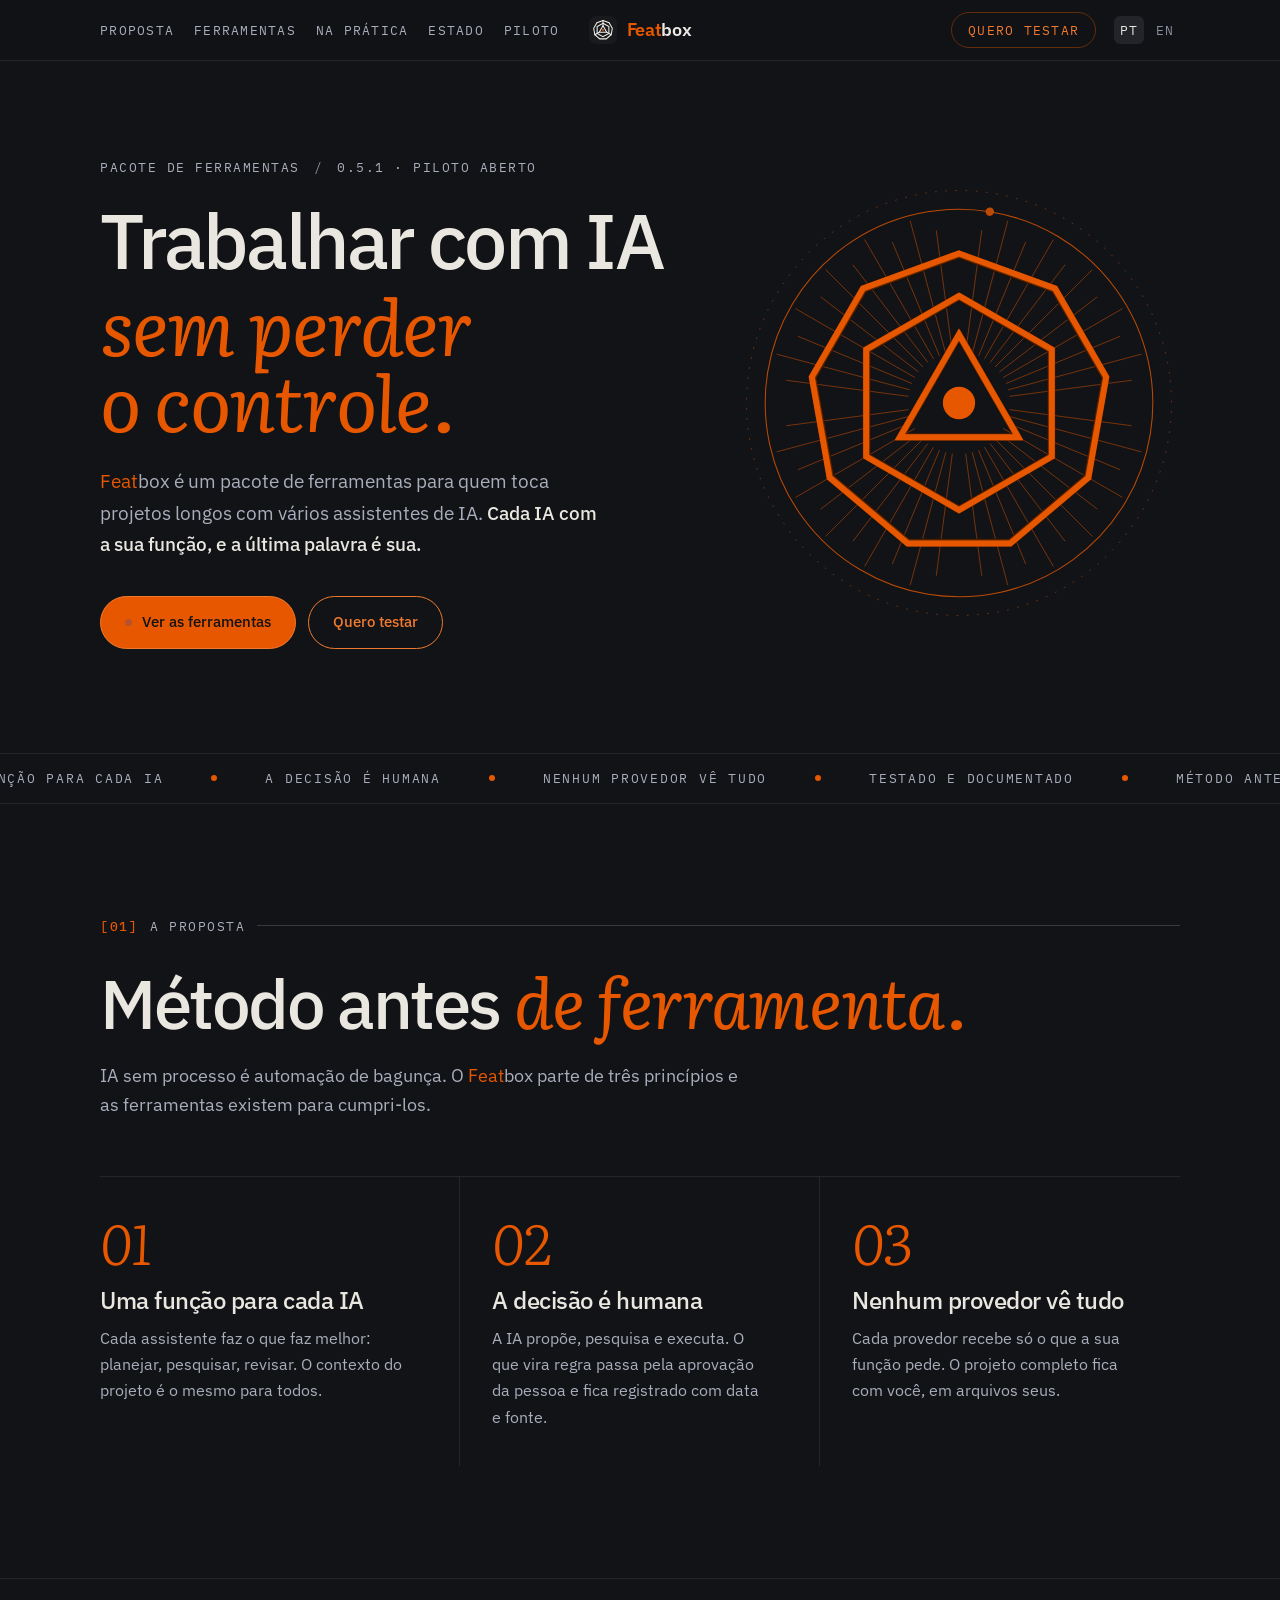
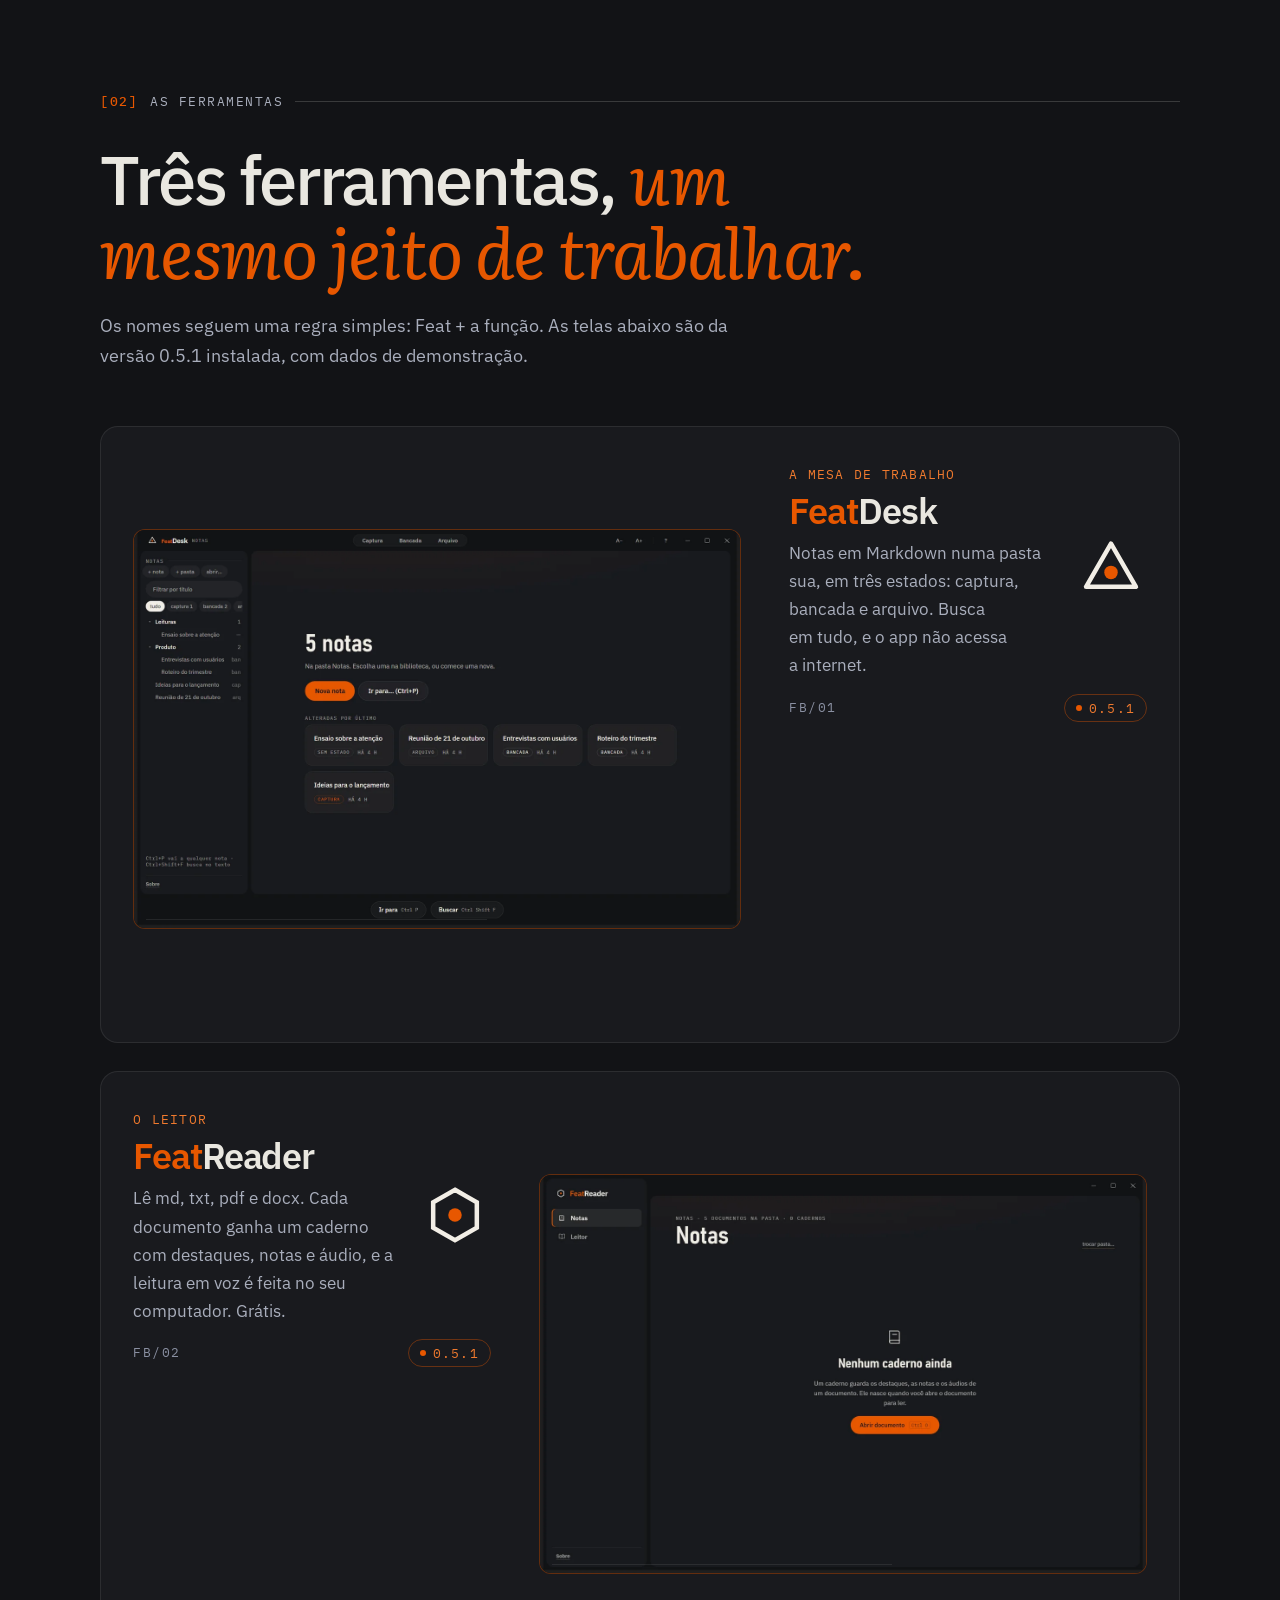
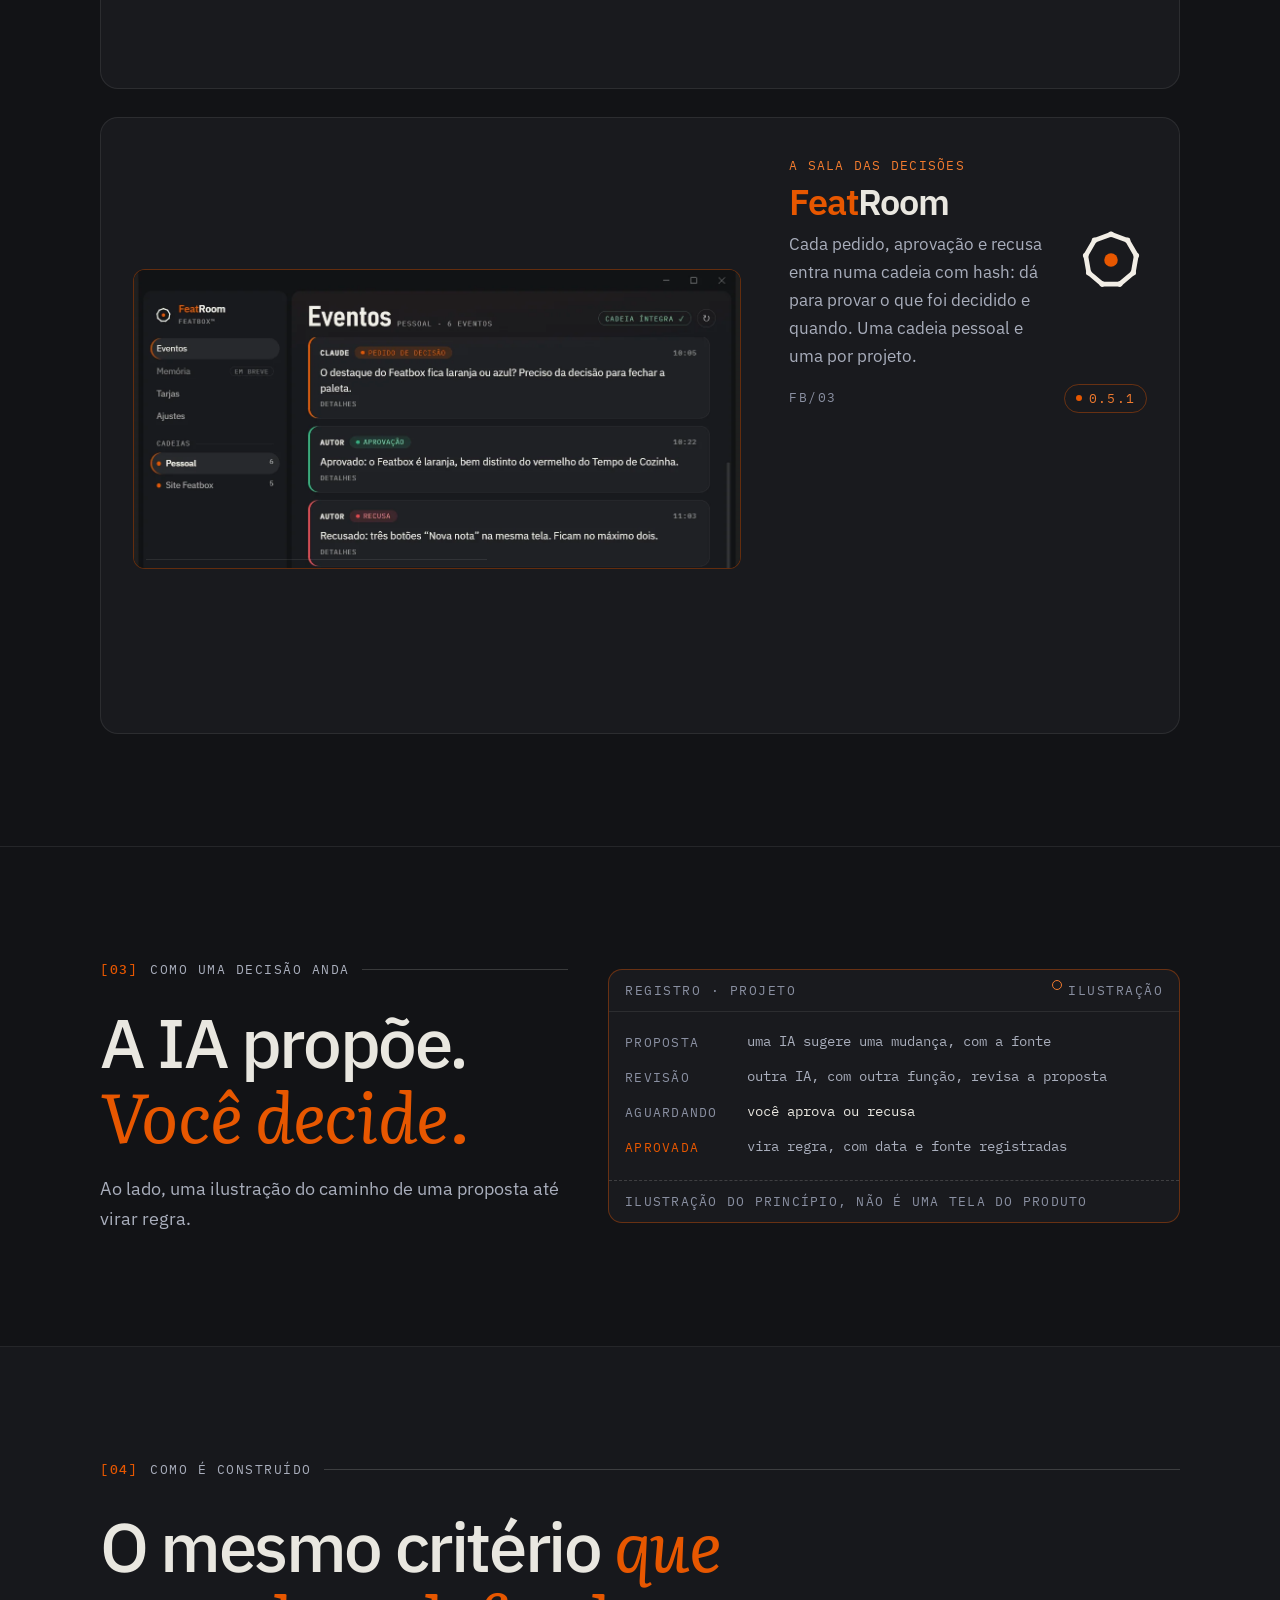
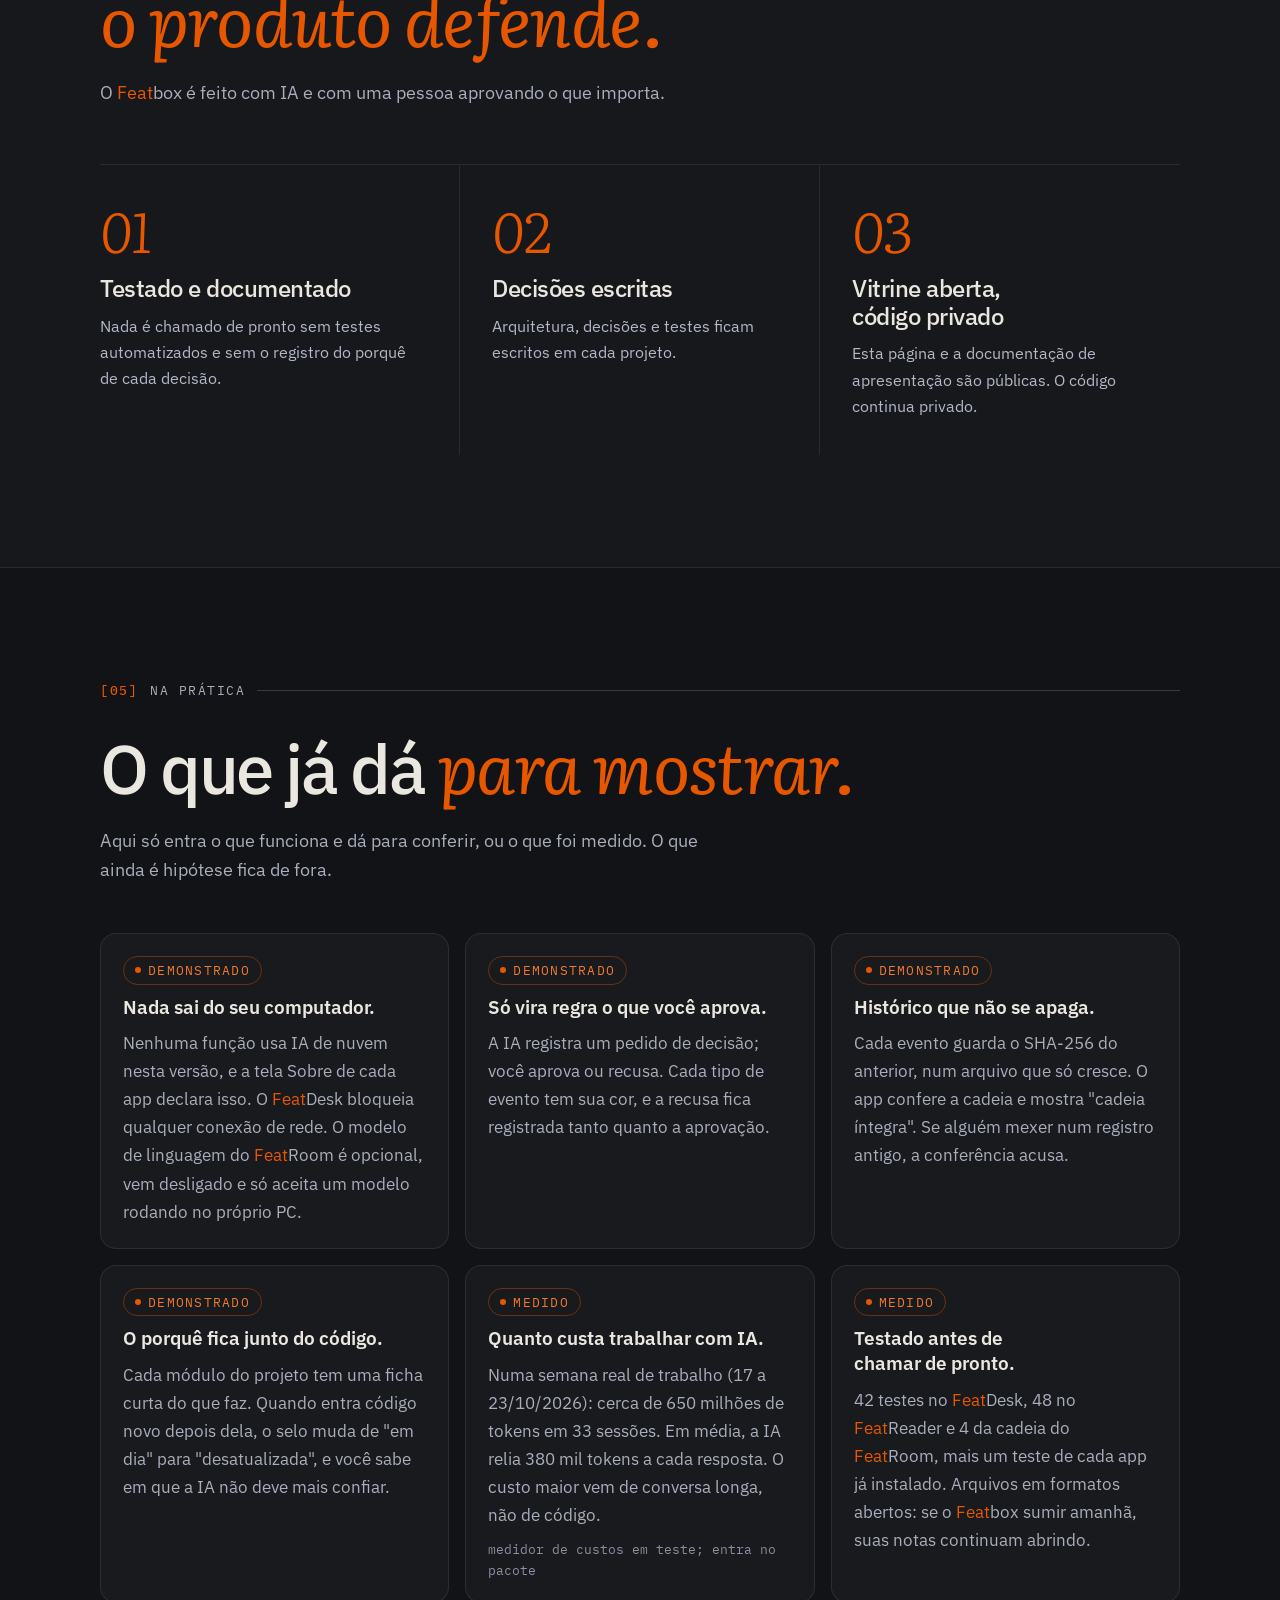
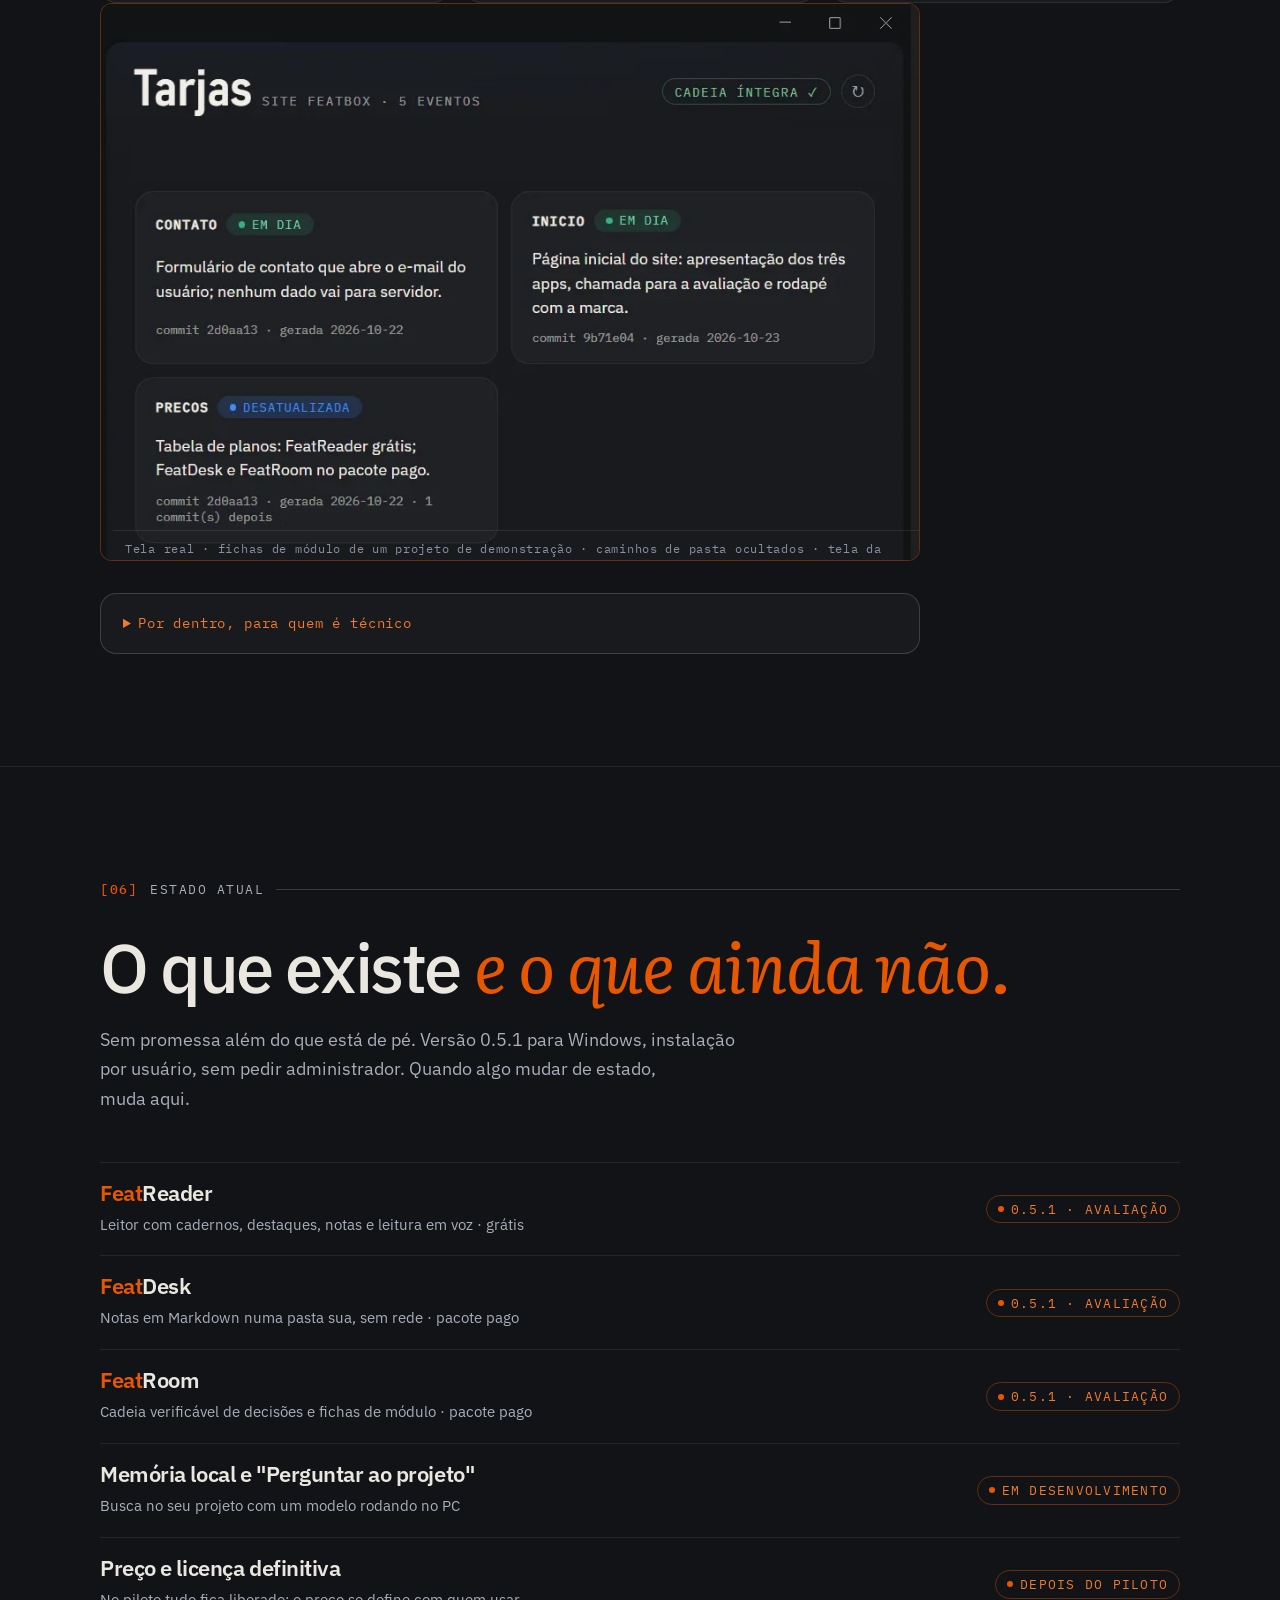
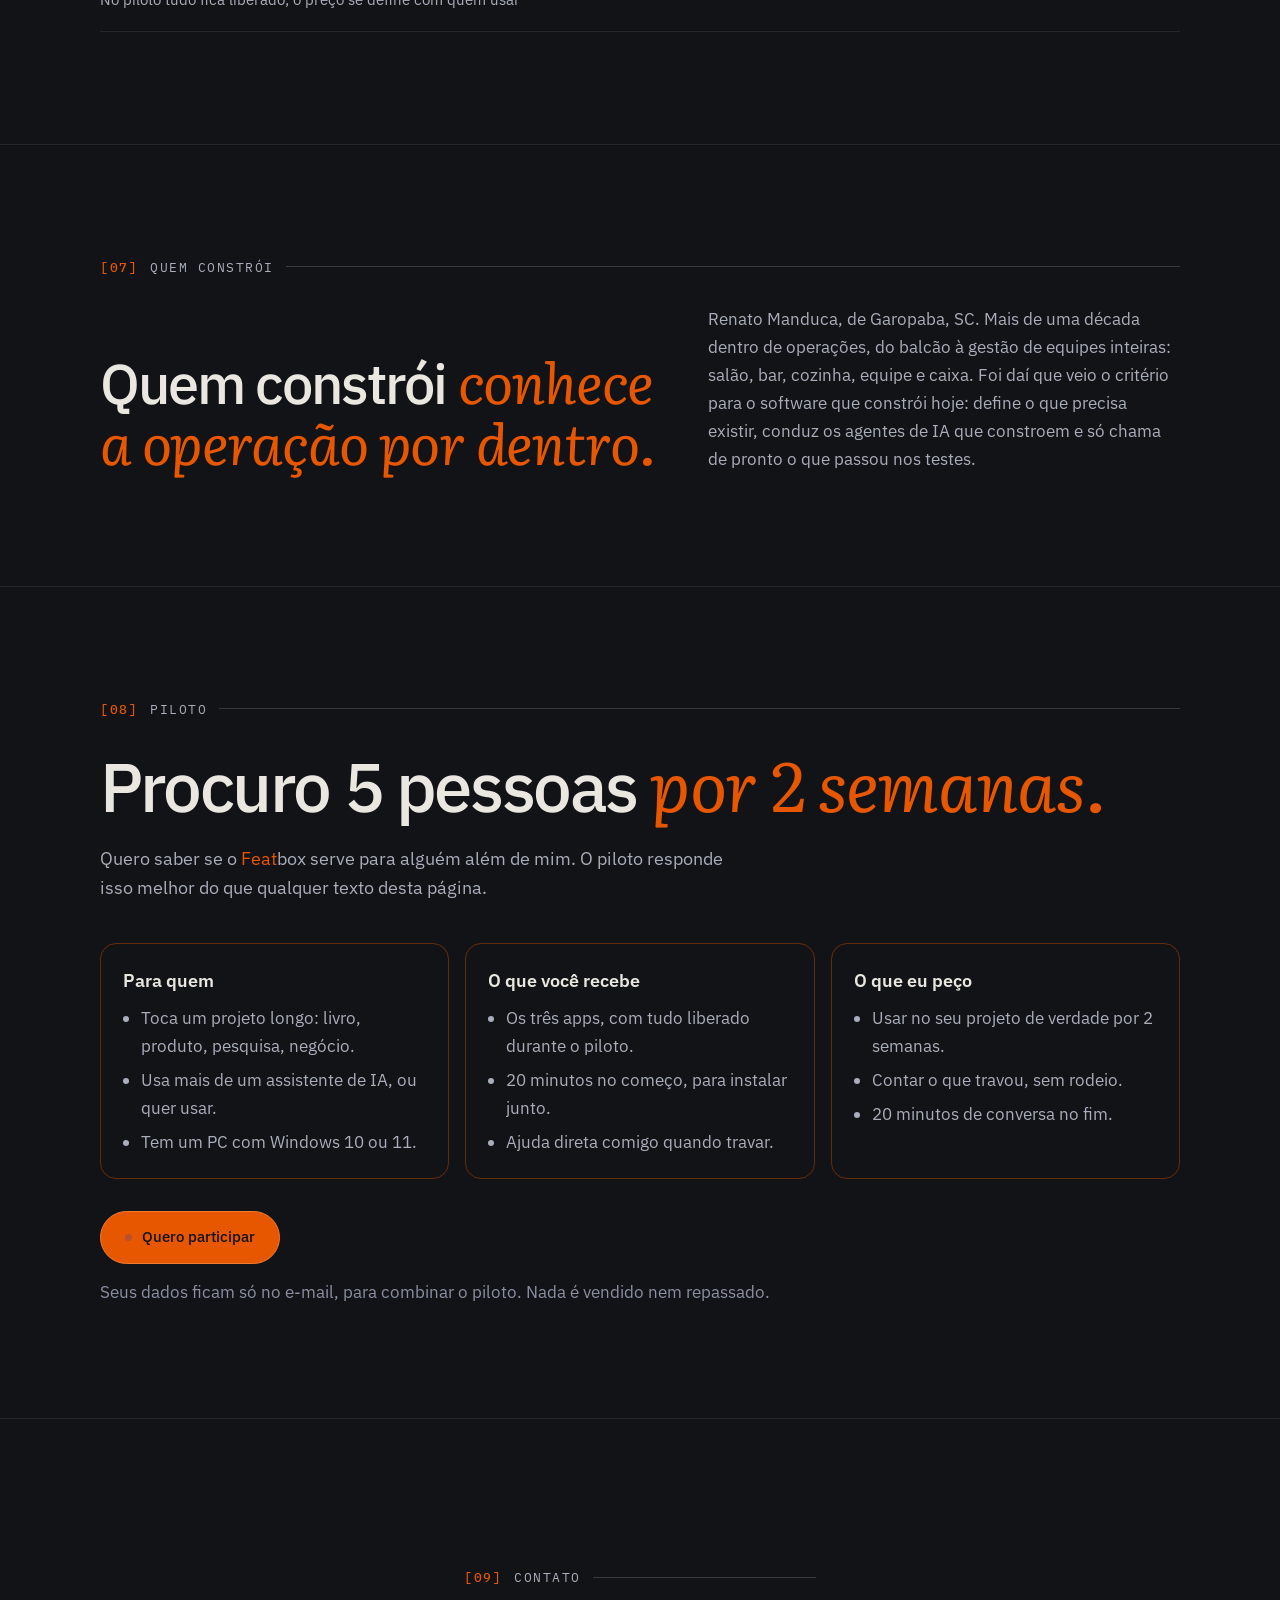
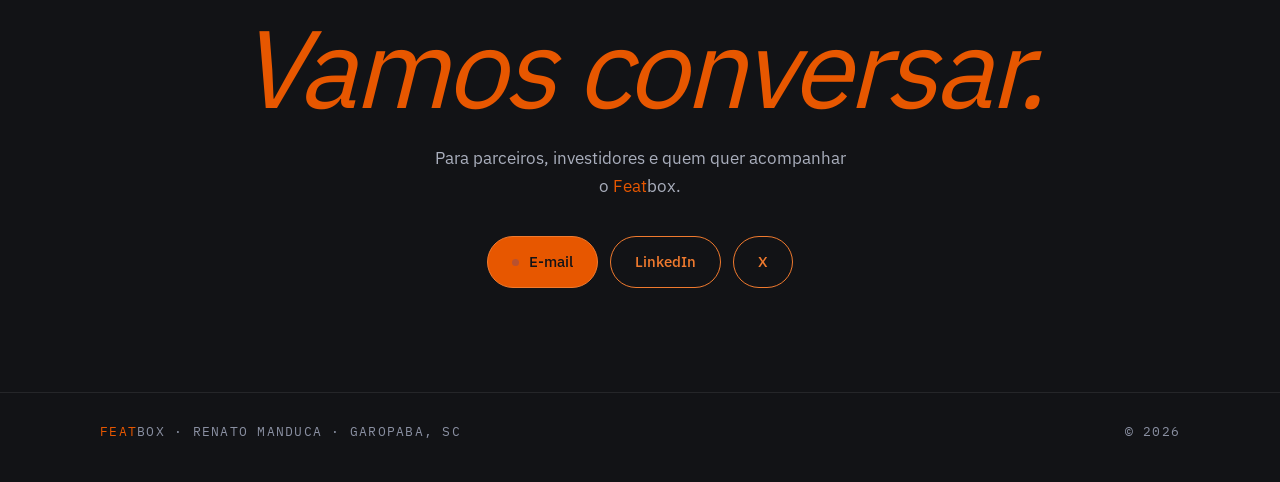
==== index.html @ ae33f8d5 "Versão em inglês, favicons e SEO, telas da 0.5.1 Feat sempre em laranja, laranja chapado sem degradê" ====
<!doctype html>
<html lang="pt-BR">
<head>
<meta charset="utf-8">
<meta name="viewport" content="width=device-width, initial-scale=1, viewport-fit=cover">
<title>Featbox · Trabalhar com IA sem perder o controle</title>
<meta name="description" content="Featbox: FeatDesk, FeatReader e FeatRoom. Cada IA com uma função, toda decisão registrada e aprovada pela pessoa, nenhum provedor com acesso ao projeto inteiro. Versão 0.5.1 para Windows, piloto aberto.">
<meta name="theme-color" content="#121316">
<meta property="og:type" content="website">
<meta property="og:locale" content="pt_BR">
<meta name="twitter:card" content="summary_large_image">
<meta property="og:title" content="Featbox">
<meta property="og:description" content="Ferramentas para trabalhar com IA sem perder o controle. Versão 0.5.1, piloto aberto.">
<meta property="og:image" content="https://featbox.github.io/assets/og-featbox.png">
<meta property="og:image:width" content="1200"><meta property="og:image:height" content="630">
<!-- seo:inicio -->
<link rel="canonical" href="https://featbox.github.io/">
<meta name="robots" content="index,follow">
<meta name="author" content="Renato Manduca">
<meta property="og:url" content="https://featbox.github.io/">
<meta property="og:site_name" content="Featbox">
<meta property="og:locale:alternate" content="en_US">
<meta property="og:image:alt" content="Marca do Featbox e o título Trabalhar com IA sem perder o controle">
<meta name="twitter:title" content="Featbox · Trabalhar com IA sem perder o controle">
<meta name="twitter:description" content="Ferramentas para trabalhar com IA sem perder o controle. Versão 0.5.1, piloto aberto.">
<meta name="twitter:image" content="https://featbox.github.io/assets/og-featbox.png">
<link rel="icon" href="/favicon.ico" sizes="48x48">
<link rel="icon" href="/assets/marcas/featbox-t3-favicon.svg" type="image/svg+xml">
<link rel="icon" href="/assets/icones/favicon-32.png" type="image/png" sizes="32x32">
<link rel="icon" href="/assets/icones/favicon-16.png" type="image/png" sizes="16x16">
<link rel="apple-touch-icon" href="/assets/icones/apple-touch-icon.png">
<link rel="manifest" href="/site.webmanifest">
<script type="application/ld+json">{"@context": "https://schema.org", "@type": "SoftwareApplication", "name": "Featbox", "applicationCategory": "ProductivityApplication", "operatingSystem": "Windows 10, Windows 11", "softwareVersion": "0.5.1", "description": "Pacote de três apps locais para trabalhar com várias IAs sem perder o controle: notas em Markdown (FeatDesk), leitor com cadernos (FeatReader) e registro de decisões encadeado por SHA-256 (FeatRoom).", "inLanguage": "pt-BR", "url": "https://featbox.github.io/", "image": "https://featbox.github.io/assets/og-featbox.png", "author": {"@type": "Person", "name": "Renato Manduca", "address": {"@type": "PostalAddress", "addressLocality": "Garopaba", "addressRegion": "SC", "addressCountry": "BR"}}}</script>
<!-- seo:fim -->
<link rel="alternate" hreflang="pt-BR" href="https://featbox.github.io/">
<link rel="alternate" hreflang="en" href="https://featbox.github.io/en/">
<link rel="alternate" hreflang="x-default" href="https://featbox.github.io/">
<link rel="preload" href="assets/fonts/ibm-plex-sans-500.woff2" as="font" type="font/woff2" crossorigin>
<style>
@font-face{font-family:"IBM Plex Sans";font-weight:400;font-display:swap;src:url(assets/fonts/ibm-plex-sans-400.woff2) format("woff2")}
@font-face{font-family:"IBM Plex Sans";font-weight:500;font-display:swap;src:url(assets/fonts/ibm-plex-sans-500.woff2) format("woff2")}
@font-face{font-family:"IBM Plex Sans";font-weight:600;font-display:swap;src:url(assets/fonts/ibm-plex-sans-600.woff2) format("woff2")}
@font-face{font-family:"Literata";font-weight:200 900;font-style:normal;font-display:swap;src:url(assets/fonts/literata-var.woff2) format("woff2")}
@font-face{font-family:"Literata";font-weight:200 900;font-style:italic;font-display:swap;src:url(assets/fonts/literata-italic-var.woff2) format("woff2")}
@font-face{font-family:"IBM Plex Mono";font-weight:400;font-display:swap;src:url(assets/fonts/ibm-plex-mono-400.woff2) format("woff2")}
@font-face{font-family:"IBM Plex Mono";font-weight:500;font-display:swap;src:url(assets/fonts/ibm-plex-mono-500.woff2) format("woff2")}
:root{
  --bg:#121316;--bg-2:#191A1E;--bg-3:#22242A;--blue:#191A1E;
  --text:#E9E7E0;--text-2:#A9AEBC;--text-3:#8A90A2;
  --gold:#F07A2E;--dot:#E75700;--f:#E75700;
  --line:rgb(233 231 224 / .09);--line-2:rgb(233 231 224 / .18);--line-gold:rgb(231 87 0 / .38);
  
  --f-display:"IBM Plex Sans","Segoe UI",system-ui,sans-serif;
  --f-serif:"Literata",Georgia,serif;
  --f-sans:"IBM Plex Sans","Segoe UI",system-ui,sans-serif;
  --f-mono:"IBM Plex Mono",ui-monospace,Consolas,monospace;
  --wrap:1160px;--pad:clamp(16px,4vw,40px);
}
*{box-sizing:border-box}
html{scroll-behavior:smooth;background:var(--bg);color-scheme:dark;scrollbar-color:#3A3C42 var(--bg)}
body{margin:0;background:var(--bg);color:var(--text);font:400 17px/1.65 var(--f-sans);-webkit-font-smoothing:antialiased;overflow-x:hidden}
h1,h2,h3,h4,p{margin:0}
h1,h2,h3{text-wrap:balance}
p{text-wrap:pretty}
a{color:var(--gold)}
img,svg{display:block;max-width:100%}
:focus-visible{outline:2px solid var(--gold);outline-offset:3px;border-radius:4px}
.wrap{max-width:var(--wrap);margin:0 auto;padding:0 var(--pad)}
.skip{position:absolute;left:-999px;top:8px;z-index:200;background:var(--gold);color:var(--bg);padding:8px 12px}
.skip:focus{left:8px}
.foil{color:var(--dot);-webkit-text-fill-color:currentColor;font-family:var(--f-serif);font-style:italic;font-weight:400;letter-spacing:-.01em}
@supports not ((background-clip:text) or (-webkit-background-clip:text)){.foil{color:var(--gold);-webkit-text-fill-color:currentColor}}
.label{display:flex;align-items:center;gap:12px;font-family:var(--f-mono);font-size:12.5px;letter-spacing:.12em;text-transform:uppercase;color:var(--text-2)}
.label b{font-weight:500;color:var(--dot)}
.label::after{content:"";flex:1;height:1px;background:var(--line-2)}
.display{font-family:var(--f-display);font-weight:500;line-height:1.02;letter-spacing:-.035em}
.top{position:sticky;top:0;z-index:50;background:color-mix(in srgb,var(--bg) 82%,transparent);backdrop-filter:blur(14px);border-bottom:1px solid var(--line)}
.top .wrap{display:grid;grid-template-columns:1fr auto 1fr;align-items:center;height:60px}
.top nav{display:none;gap:28px}
.top nav a,.top .cta{font-family:var(--f-mono);font-size:12.5px;letter-spacing:.1em;text-transform:uppercase;text-decoration:none;color:var(--text-2)}
.top nav a:hover{color:var(--text)}
.top nav a{white-space:nowrap}
.brand{display:flex;align-items:center;gap:10px;text-decoration:none;color:var(--text);justify-self:center}
.brand img{width:28px;height:28px;border-radius:7px}
.brand span{font-weight:600;font-size:18px;letter-spacing:-.02em}
.top .cta{justify-self:end;border:1px solid var(--line-gold);border-radius:999px;padding:7px 16px;color:var(--gold)}
.top .cta:hover{background:var(--bg-3)}
.btn{display:inline-flex;align-items:center;gap:10px;padding:13px 24px;border-radius:999px;font-family:var(--f-sans);font-size:15px;font-weight:500;text-decoration:none;border:1px solid var(--gold);transition:background-color .2s,filter .2s}
.btn-primary{background:var(--f);color:var(--bg)}
.btn-primary:hover{filter:brightness(1.07)}
.btn-ghost{color:var(--gold);background:transparent}
.btn-ghost:hover{background:var(--bg-3)}
.btn .dot{width:7px;height:7px;border-radius:50%;background:#B8512F}
.btn-ghost .dot{background:var(--dot)}
.hero{position:relative;border-bottom:1px solid var(--line);background:var(--bg)}
.hero .wrap{display:grid;gap:40px;padding-top:72px;padding-bottom:84px;align-items:center}
.hero .kicker{font-family:var(--f-mono);font-size:12.5px;letter-spacing:.12em;text-transform:uppercase;color:var(--text-2);display:flex;gap:14px;flex-wrap:wrap}
.hero .kicker span+span::before{content:"/";margin-right:14px;color:var(--text-3)}
.hero h1{margin-top:24px;font-size:clamp(40px,6vw,84px);line-height:1}
.hero h1 .l2{display:block;margin-top:.08em}
.display.foil{font-weight:400}
.hero .lead{margin-top:28px;max-width:46ch;font-size:19px;color:var(--text-2)}
.hero .lead strong{color:var(--text);font-weight:500}
.hero .actions{margin-top:36px;display:flex;flex-wrap:wrap;gap:12px}
.art{position:relative;aspect-ratio:1;width:100%;max-width:520px;justify-self:center}
.art svg{width:100%;height:100%}
.art .orbit,.art .orbit2{transform-origin:50% 50%}
.art{position:relative}
.t3-palco{position:absolute;inset:0;perspective:1100px;transform-style:preserve-3d;pointer-events:none}
.t3-palco .t3{position:absolute;inset:0;width:100%;height:100%;transform-style:preserve-3d;backface-visibility:visible}
.t3-palco .t3{will-change:transform}
.t3-fatia{position:absolute;inset:0;width:100%;height:100%}
.t3-9{animation:giro9 18s cubic-bezier(.65,0,.35,1) infinite}
.t3-6{animation:giro6 13s cubic-bezier(.65,0,.35,1) infinite}
.t3-3{animation:giro3 9s cubic-bezier(.65,0,.35,1) infinite}
@keyframes giro9{0%,22%{transform:rotateY(0)}78%,100%{transform:rotateY(360deg)}}
@keyframes giro6{0%,18%{transform:rotateX(0)}82%,100%{transform:rotateX(-360deg)}}
@keyframes giro3{0%,15%{transform:rotate3d(1,1,0,0deg)}85%,100%{transform:rotate3d(1,1,0,360deg)}}
.t3-nucleo{transform-box:fill-box;transform-origin:center;animation:pulso 2.6s ease-in-out infinite;filter:drop-shadow(0 0 0 rgb(231 87 0 / 0))}
@keyframes pulso{0%,100%{transform:scale(1);filter:drop-shadow(0 0 0 rgb(231 87 0 / 0))}50%{transform:scale(1.18);filter:drop-shadow(0 0 14px rgb(231 87 0 / .55))}}
@media (prefers-reduced-motion:reduce){.t3-palco .t3,.t3-nucleo{animation:none}}

.ticker{border-bottom:1px solid var(--line);overflow:hidden;white-space:nowrap;background:var(--bg)}
.ticker div{display:inline-flex;gap:48px;padding:14px 0}
.ticker span{font-family:var(--f-mono);font-size:12.5px;letter-spacing:.14em;text-transform:uppercase;color:var(--text-2);display:inline-flex;gap:48px;align-items:center}
.ticker span::after{content:"";width:6px;height:6px;border-radius:50%;background:var(--dot)}
.section{padding:112px 0;border-bottom:1px solid var(--line);scroll-margin-top:60px}
.section h2{margin-top:28px;font-size:clamp(38px,5.4vw,72px)}
.section .lead{margin-top:22px;max-width:58ch;font-size:18px;color:var(--text-2)}
.cols{display:grid;gap:0;margin-top:56px;border-top:1px solid var(--line)}
.col{padding:32px 28px 32px 0;border-bottom:1px solid var(--line)}
.col .num{font-family:var(--f-serif);font-style:italic;font-weight:300;font-size:56px;line-height:1;display:block}
.col h3{margin-top:18px;font-weight:500;font-size:24px;line-height:1.15;letter-spacing:-.02em}
.col p{margin-top:10px;color:var(--text-2);font-size:16px}
.tools{margin-top:56px;display:grid;gap:20px}
.tool{position:relative;background:var(--bg-2);border:1px solid var(--line);border-radius:18px;padding:24px;display:flex;flex-direction:column;gap:14px;transition:border-color .2s}
.tool:hover{border-color:var(--line-gold)}
.tool .head{display:flex;justify-content:space-between;align-items:center}
.tool .idx{font-family:var(--f-mono);font-size:13px;letter-spacing:.12em;color:var(--text-3)}
.badge{display:inline-flex;align-items:center;gap:7px;font-family:var(--f-mono);font-size:12.5px;letter-spacing:.1em;text-transform:uppercase;color:var(--gold);border:1px solid var(--line-gold);border-radius:999px;padding:3px 11px}
.badge::before{content:"";width:6px;height:6px;border-radius:50%;background:var(--dot)}
.frame{aspect-ratio:16/10;border-radius:12px;background-color:var(--bg);border:1px solid var(--line-gold);display:grid;place-content:center;justify-items:center;gap:10px;position:relative;
  background-image:linear-gradient(var(--line) 1px,transparent 1px),linear-gradient(90deg,var(--line) 1px,transparent 1px);background-size:24px 24px;background-position:-1px -1px}
.frame img{width:72px;height:72px;border-radius:16px}
.app-mark{width:28px;height:28px;vertical-align:-4px;margin-right:10px}
.tech{margin-top:32px;max-width:820px;border:1px solid var(--line-2);border-radius:16px;padding:18px 22px;background:var(--bg-2)}
.tech summary{cursor:pointer;font-family:var(--f-mono);font-size:14px;letter-spacing:.06em;color:var(--gold)}
.tech ul{margin:16px 0 0;padding-left:18px;display:grid;gap:10px;color:var(--text-2)}
.tech b{color:var(--text)}
.tech code{font-family:var(--f-mono);font-size:.92em;color:var(--text)}
.top .brand{grid-column:2}.cta-wrap{grid-column:3;justify-self:end;display:flex;align-items:center;gap:6px;white-space:nowrap}@media (max-width:480px){.top .cta{display:none}.lang{margin-left:0}}
.lang{display:inline-flex;gap:6px;margin-left:12px;font-family:var(--f-mono);font-size:12.5px;letter-spacing:.08em}.lang a{color:var(--text-3);text-decoration:none;padding:4px 6px;border-radius:6px}.lang a[aria-current]{color:var(--text);background:var(--bg-3)}
.feat{color:var(--dot);font:inherit;letter-spacing:inherit}
.tool-txt{display:grid;grid-template-columns:1fr auto;gap:20px;align-items:center}.tool-txt h3{margin:6px 0 10px}.app-mark-lg{width:72px;height:72px;align-self:center}
.frame.shot{display:block;aspect-ratio:auto;padding:0;background:var(--bg);overflow:hidden;margin:0}
.frame.shot img{display:block;width:100%;height:auto;border-radius:0}
.frame.shot .cap{display:block;padding:8px 12px;font-family:var(--f-mono);font-size:12px;letter-spacing:.06em;color:var(--text-3);border-top:1px solid var(--line)}
.proofs{margin-top:48px;display:grid;gap:16px;grid-template-columns:repeat(auto-fit,minmax(260px,1fr))}
.proof{background:var(--bg-2);border:1px solid var(--line);border-radius:16px;padding:22px;display:flex;flex-direction:column;gap:10px;align-items:flex-start}
.proof h3{margin:0;font-size:19px;line-height:1.3}
.proof p{margin:0;color:var(--text-2)}
.proof .src{font-family:var(--f-mono);font-size:12.5px;color:var(--text-3)}
.proof-shot{margin:40px 0 0;max-width:820px}
.pilot{display:grid;gap:16px;grid-template-columns:repeat(auto-fit,minmax(240px,1fr));margin-top:40px}
.pilot div{border:1px solid var(--line-gold);border-radius:16px;padding:22px}
.pilot h3{margin:0 0 8px;font-size:18px}
.pilot p,.pilot li{color:var(--text-2);margin:0}
.pilot ul{margin:0;padding-left:18px;display:grid;gap:6px}
.frame.mock{display:block;aspect-ratio:auto;padding:0;background:none;border:0;overflow:visible}
.frame.mock svg{width:100%;height:auto;border-radius:12px;box-shadow:0 18px 40px -22px rgb(0 0 0 / .9)}
.frame .cap{position:absolute;left:12px;bottom:-26px;font-family:var(--f-mono);font-size:11.5px;letter-spacing:.08em;color:var(--text-3)}
.tool .frame.mock{margin-bottom:22px}
.tool h3{font-weight:600;font-size:30px;line-height:1;letter-spacing:-.03em}
.tool .role{font-family:var(--f-mono);font-size:12.5px;letter-spacing:.1em;text-transform:uppercase;color:var(--gold)}
.tool p{color:var(--text-2);font-size:16px}
.ledger-wrap{display:grid;gap:40px;align-items:center}
.ledger{background:var(--bg-2);border:1px solid var(--line-gold);border-radius:14px;font-family:var(--f-mono);font-size:14px;overflow:hidden}
.ledger .bar{display:flex;justify-content:space-between;gap:12px;padding:10px 16px;border-bottom:1px solid var(--line);color:var(--text-3);font-size:12.5px;letter-spacing:.12em;text-transform:uppercase}
.ledger .bar i{font-style:normal;display:inline-flex;gap:6px}
.ledger .bar i::before{content:"";width:8px;height:8px;border:1px solid var(--gold);border-radius:50%}
.ledger ol{list-style:none;margin:0;padding:18px 16px 22px;display:grid;gap:12px}
.ledger li{display:grid;grid-template-columns:110px 1fr;gap:12px;color:var(--text-2)}
.ledger li .st{color:var(--text-3);text-transform:uppercase;letter-spacing:.1em;font-size:12.5px;padding-top:2px}
.ledger li.ok .st{color:var(--dot)}
.ledger li.wait{color:var(--text)}
.caret{display:inline-block;width:.6em;height:1.1em;vertical-align:-3px;background:var(--dot);margin-left:4px}
.ledger .note{border-top:1px dashed var(--line-2);padding:10px 16px;color:var(--text-3);font-size:12.5px;letter-spacing:.1em;text-transform:uppercase}
.band{background:#17181C}
.band .col p{color:#B2B8C8}
.state{margin-top:48px;border-top:1px solid var(--line)}
.state div{display:grid;grid-template-columns:1fr auto;gap:16px;align-items:center;padding:18px 0;border-bottom:1px solid var(--line)}
.state .t{font-weight:600;font-size:22px;letter-spacing:-.02em;line-height:1.1}
.state .s{display:block;margin-top:4px;font-size:15px;color:var(--text-2)}
.who{display:grid;gap:32px}
.who h2{font-size:clamp(34px,4.4vw,56px)}
.who p{color:var(--text-2);max-width:58ch}
.contact{padding:128px 0 104px;text-align:center;background:var(--bg)}
.contact h2{font-size:clamp(52px,8.6vw,120px)}
.contact p{margin:20px auto 0;max-width:44ch;color:var(--text-2)}
.contact .actions{margin-top:36px;display:flex;flex-wrap:wrap;gap:12px;justify-content:center}
footer{border-top:1px solid var(--line);padding:28px 0 40px}
footer .wrap{display:flex;flex-wrap:wrap;justify-content:space-between;gap:12px;font-family:var(--f-mono);font-size:12.5px;letter-spacing:.1em;text-transform:uppercase;color:var(--text-3)}
.js .reveal{opacity:0;transform:translateY(14px);transition:opacity .7s ease,transform .7s ease}
.js .reveal.in{opacity:1;transform:none}
@media (min-width:860px){
  .top nav{display:none}
  .hero .wrap{grid-template-columns:1.15fr .85fr;padding-top:96px;padding-bottom:104px}
  .cols{grid-template-columns:repeat(3,1fr)}
  .col{border-bottom:0;border-right:1px solid var(--line);padding:36px 32px}
  .col:first-child{padding-left:0}.col:last-child{border-right:0}
  .tools{grid-template-columns:repeat(3,1fr)}
  .ledger-wrap{grid-template-columns:.9fr 1.1fr}
  .who{grid-template-columns:1.1fr .9fr;align-items:end}
}
@media (max-width:520px){.ledger li{grid-template-columns:1fr;gap:2px}}
@media (prefers-reduced-motion:reduce){
  *,*::before,*::after{transition:none!important;scroll-behavior:auto!important}
  .js .reveal{opacity:1;transform:none}
}

@media(min-width:900px){
  .tools{grid-template-columns:1fr;gap:28px}
  .tool{display:grid;grid-template-columns:minmax(0,1.7fr) minmax(0,1fr);grid-template-areas:"frame ." "frame head" "frame role" "frame title" "frame text" "frame .";grid-template-rows:1fr auto auto auto auto 1fr;column-gap:48px;row-gap:14px;padding:32px}
  .tool .frame{grid-area:frame;align-self:center;margin-bottom:0}
  .tool .head{grid-area:head;align-self:end}
  .tool .role{grid-area:role}.tool h3{grid-area:title}.tool p{grid-area:text}
  .tool:nth-child(even){grid-template-columns:minmax(0,1fr) minmax(0,1.7fr);grid-template-areas:". frame" "head frame" "role frame" "title frame" "text frame" ". frame"}
  .tool h3{font-size:36px}.tool p{font-size:17px}
  .tool .frame .cap{bottom:-28px}
  .tool{padding-bottom:44px}
}
@media (min-width:1180px){.top nav{display:flex;gap:20px;grid-column:1}}
</style>
</head>
<body>
<script>document.documentElement.className='js'</script>
<a class="skip" href="#conteudo">Pular para o conteúdo</a>
<svg width="0" height="0" style="position:absolute" aria-hidden="true">
  <defs>
    <linearGradient id="foilg" x1="0" y1="0" x2="1" y2="1"><stop offset="0" stop-color="#E75700"/><stop offset="1" stop-color="#E75700"/></linearGradient>
  </defs>
</svg>

<header class="top">
  <div class="wrap">
    <nav aria-label="Seções"><a href="#proposta">Proposta</a><a href="#ferramentas">Ferramentas</a><a href="#provas">Na prática</a><a href="#estado">Estado</a><a href="#piloto">Piloto</a></nav>
    <a class="brand" href="#topo" aria-label="Featbox, início"><img src="assets/marcas/featbox-t3-favicon.svg" alt="" width="30" height="30"><span><span class="feat">Feat</span>box</span></a>
    <span class="cta-wrap"><a class="cta" href="#piloto">Quero testar</a><span class="lang"><a href="./" aria-current="page" hreflang="pt-BR">PT</a><a href="en/" hreflang="en" lang="en">EN</a></span></span>
  </div>
</header>

<main id="conteudo">
  <section class="hero" id="topo" aria-labelledby="titulo">
    <div class="wrap">
      <div>
        <p class="kicker"><span>Pacote de ferramentas</span><span>0.5.1 · piloto aberto</span></p>
        <h1 id="titulo" class="display">Trabalhar com IA <span class="l2 foil">sem perder o controle.</span></h1>
        <p class="lead"><span class="feat">Feat</span>box é um pacote de ferramentas para quem toca projetos longos com vários assistentes de IA. <strong>Cada IA com a sua função, e a última palavra é sua.</strong></p>
        <div class="actions">
          <a class="btn btn-primary" href="#ferramentas"><span class="dot"></span>Ver as ferramentas</a>
          <a class="btn btn-ghost" href="#piloto">Quero testar</a>
        </div>
      </div>
      <figure class="art" style="margin:0" aria-hidden="true">
        <svg viewBox="0 0 520 520" fill="none" stroke="url(#foilg)">
          <g class="orbit2" stroke-width="1" opacity=".5"><circle cx="260" cy="260" r="250" stroke-dasharray="2 10"/></g>
          <g class="orbit" stroke-width="1.2" opacity=".8"><circle cx="260" cy="260" r="228"/><circle cx="260" cy="32" r="5" fill="#E75700" stroke="none"/></g>
          <g stroke-width="1" opacity=".55" id="rays"></g>
        </svg>
        <div class="t3-palco"><div class="t3 t3-9"><svg class="t3-fatia" viewBox="0 0 520 520" fill="none" stroke="#3A1A08" style="transform:translateZ(-12px)" aria-hidden="true"><polygon points="260.0,84.1 373.0,125.2 433.2,229.4 412.2,347.8 320.2,425.2 199.8,425.2 107.8,347.8 86.8,229.4 147.0,125.2" stroke-width="7" stroke-linejoin="miter" stroke-miterlimit="8"/></svg><svg class="t3-fatia" viewBox="0 0 520 520" fill="none" stroke="#3A1A08" style="transform:translateZ(-10px)" aria-hidden="true"><polygon points="260.0,84.1 373.0,125.2 433.2,229.4 412.2,347.8 320.2,425.2 199.8,425.2 107.8,347.8 86.8,229.4 147.0,125.2" stroke-width="7" stroke-linejoin="miter" stroke-miterlimit="8"/></svg><svg class="t3-fatia" viewBox="0 0 520 520" fill="none" stroke="#3A1A08" style="transform:translateZ(-8px)" aria-hidden="true"><polygon points="260.0,84.1 373.0,125.2 433.2,229.4 412.2,347.8 320.2,425.2 199.8,425.2 107.8,347.8 86.8,229.4 147.0,125.2" stroke-width="7" stroke-linejoin="miter" stroke-miterlimit="8"/></svg><svg class="t3-fatia" viewBox="0 0 520 520" fill="none" stroke="#3A1A08" style="transform:translateZ(-6px)" aria-hidden="true"><polygon points="260.0,84.1 373.0,125.2 433.2,229.4 412.2,347.8 320.2,425.2 199.8,425.2 107.8,347.8 86.8,229.4 147.0,125.2" stroke-width="7" stroke-linejoin="miter" stroke-miterlimit="8"/></svg><svg class="t3-fatia" viewBox="0 0 520 520" fill="none" stroke="#7A3204" style="transform:translateZ(-4px)" aria-hidden="true"><polygon points="260.0,84.1 373.0,125.2 433.2,229.4 412.2,347.8 320.2,425.2 199.8,425.2 107.8,347.8 86.8,229.4 147.0,125.2" stroke-width="7" stroke-linejoin="miter" stroke-miterlimit="8"/></svg><svg class="t3-fatia" viewBox="0 0 520 520" fill="none" stroke="#7A3204" style="transform:translateZ(-2px)" aria-hidden="true"><polygon points="260.0,84.1 373.0,125.2 433.2,229.4 412.2,347.8 320.2,425.2 199.8,425.2 107.8,347.8 86.8,229.4 147.0,125.2" stroke-width="7" stroke-linejoin="miter" stroke-miterlimit="8"/></svg><svg class="t3-fatia" viewBox="0 0 520 520" fill="none" stroke="url(#foilg)" style="transform:translateZ(0px)" aria-hidden="true"><polygon points="260.0,84.1 373.0,125.2 433.2,229.4 412.2,347.8 320.2,425.2 199.8,425.2 107.8,347.8 86.8,229.4 147.0,125.2" stroke-width="7" stroke-linejoin="miter" stroke-miterlimit="8"/></svg></div><div class="t3 t3-6"><svg class="t3-fatia" viewBox="0 0 520 520" fill="none" stroke="#3A1A08" style="transform:translateZ(-12px)" aria-hidden="true"><polygon points="260.0,134.0 369.2,197.0 369.2,323.0 260.0,386.0 150.8,323.0 150.8,197.0" stroke-width="7" stroke-linejoin="miter" stroke-miterlimit="8"/></svg><svg class="t3-fatia" viewBox="0 0 520 520" fill="none" stroke="#3A1A08" style="transform:translateZ(-10px)" aria-hidden="true"><polygon points="260.0,134.0 369.2,197.0 369.2,323.0 260.0,386.0 150.8,323.0 150.8,197.0" stroke-width="7" stroke-linejoin="miter" stroke-miterlimit="8"/></svg><svg class="t3-fatia" viewBox="0 0 520 520" fill="none" stroke="#3A1A08" style="transform:translateZ(-8px)" aria-hidden="true"><polygon points="260.0,134.0 369.2,197.0 369.2,323.0 260.0,386.0 150.8,323.0 150.8,197.0" stroke-width="7" stroke-linejoin="miter" stroke-miterlimit="8"/></svg><svg class="t3-fatia" viewBox="0 0 520 520" fill="none" stroke="#3A1A08" style="transform:translateZ(-6px)" aria-hidden="true"><polygon points="260.0,134.0 369.2,197.0 369.2,323.0 260.0,386.0 150.8,323.0 150.8,197.0" stroke-width="7" stroke-linejoin="miter" stroke-miterlimit="8"/></svg><svg class="t3-fatia" viewBox="0 0 520 520" fill="none" stroke="#7A3204" style="transform:translateZ(-4px)" aria-hidden="true"><polygon points="260.0,134.0 369.2,197.0 369.2,323.0 260.0,386.0 150.8,323.0 150.8,197.0" stroke-width="7" stroke-linejoin="miter" stroke-miterlimit="8"/></svg><svg class="t3-fatia" viewBox="0 0 520 520" fill="none" stroke="#7A3204" style="transform:translateZ(-2px)" aria-hidden="true"><polygon points="260.0,134.0 369.2,197.0 369.2,323.0 260.0,386.0 150.8,323.0 150.8,197.0" stroke-width="7" stroke-linejoin="miter" stroke-miterlimit="8"/></svg><svg class="t3-fatia" viewBox="0 0 520 520" fill="none" stroke="url(#foilg)" style="transform:translateZ(0px)" aria-hidden="true"><polygon points="260.0,134.0 369.2,197.0 369.2,323.0 260.0,386.0 150.8,323.0 150.8,197.0" stroke-width="7" stroke-linejoin="miter" stroke-miterlimit="8"/></svg></div><div class="t3 t3-3"><svg class="t3-fatia" viewBox="0 0 520 520" fill="none" stroke="#3A1A08" style="transform:translateZ(-12px)" aria-hidden="true"><polygon points="260.0,179.5 329.7,300.2 190.4,300.2" stroke-width="7" stroke-linejoin="miter" stroke-miterlimit="8"/></svg><svg class="t3-fatia" viewBox="0 0 520 520" fill="none" stroke="#3A1A08" style="transform:translateZ(-10px)" aria-hidden="true"><polygon points="260.0,179.5 329.7,300.2 190.4,300.2" stroke-width="7" stroke-linejoin="miter" stroke-miterlimit="8"/></svg><svg class="t3-fatia" viewBox="0 0 520 520" fill="none" stroke="#3A1A08" style="transform:translateZ(-8px)" aria-hidden="true"><polygon points="260.0,179.5 329.7,300.2 190.4,300.2" stroke-width="7" stroke-linejoin="miter" stroke-miterlimit="8"/></svg><svg class="t3-fatia" viewBox="0 0 520 520" fill="none" stroke="#3A1A08" style="transform:translateZ(-6px)" aria-hidden="true"><polygon points="260.0,179.5 329.7,300.2 190.4,300.2" stroke-width="7" stroke-linejoin="miter" stroke-miterlimit="8"/></svg><svg class="t3-fatia" viewBox="0 0 520 520" fill="none" stroke="#7A3204" style="transform:translateZ(-4px)" aria-hidden="true"><polygon points="260.0,179.5 329.7,300.2 190.4,300.2" stroke-width="7" stroke-linejoin="miter" stroke-miterlimit="8"/></svg><svg class="t3-fatia" viewBox="0 0 520 520" fill="none" stroke="#7A3204" style="transform:translateZ(-2px)" aria-hidden="true"><polygon points="260.0,179.5 329.7,300.2 190.4,300.2" stroke-width="7" stroke-linejoin="miter" stroke-miterlimit="8"/></svg><svg class="t3-fatia" viewBox="0 0 520 520" fill="none" stroke="url(#foilg)" style="transform:translateZ(0px)" aria-hidden="true"><polygon points="260.0,179.5 329.7,300.2 190.4,300.2" stroke-width="7" stroke-linejoin="miter" stroke-miterlimit="8"/></svg></div><svg class="t3 t3-eixo" viewBox="0 0 520 520" aria-hidden="true"><circle class="t3-nucleo" cx="260" cy="260" r="19" fill="#E75700"/></svg></div>
      </figure>
    </div>
  </section>

  <div class="ticker" aria-hidden="true"><div>
    <span>Uma função para cada IA</span><span>A decisão é humana</span><span>Nenhum provedor vê tudo</span><span>Testado e documentado</span><span>Método antes de ferramenta</span>
    <span>Uma função para cada IA</span><span>A decisão é humana</span><span>Nenhum provedor vê tudo</span><span>Testado e documentado</span><span>Método antes de ferramenta</span>
  </div></div>

  <section class="section" id="proposta" aria-labelledby="t-proposta">
    <div class="wrap">
      <p class="label"><b>[01]</b> A proposta</p>
      <h2 id="t-proposta" class="display reveal">Método antes <span class="foil">de ferramenta.</span></h2>
      <p class="lead reveal">IA sem processo é automação de bagunça. O <span class="feat">Feat</span>box parte de três princípios e as ferramentas existem para cumpri-los.</p>
      <div class="cols">
        <div class="col reveal"><span class="num foil">01</span><h3>Uma função para cada IA</h3><p>Cada assistente faz o que faz melhor: planejar, pesquisar, revisar. O contexto do projeto é o mesmo para todos.</p></div>
        <div class="col reveal"><span class="num foil">02</span><h3>A decisão é humana</h3><p>A IA propõe, pesquisa e executa. O que vira regra passa pela aprovação da pessoa e fica registrado com data e fonte.</p></div>
        <div class="col reveal"><span class="num foil">03</span><h3>Nenhum provedor vê tudo</h3><p>Cada provedor recebe só o que a sua função pede. O projeto completo fica com você, em arquivos seus.</p></div>
      </div>
    </div>
  </section>

  <section class="section" id="ferramentas" aria-labelledby="t-ferramentas">
    <div class="wrap">
      <p class="label"><b>[02]</b> As ferramentas</p>
      <h2 id="t-ferramentas" class="display reveal">Três ferramentas, <span class="foil">um mesmo jeito de trabalhar.</span></h2>
      <p class="lead reveal">Os nomes seguem uma regra simples: Feat + a função. As telas abaixo são da versão 0.5.1 instalada, com dados de demonstração.</p>
      <div class="tools">
        <article class="tool reveal" aria-labelledby="t-desk">
          <div class="head"><span class="idx">FB/01</span><span class="badge">0.5.1</span></div>
          <figure class="frame shot"><img src="assets/telas/featdesk.webp" alt="FeatDesk com cinco notas de demonstração, filtros por estado e a lista das alteradas por último" width="1400" height="907" loading="lazy"><figcaption class="cap">Tela real · 0.5.1 · dados de demonstração</figcaption></figure>
          <div class="tool-txt"><div><span class="role">A mesa de trabalho</span>
          <h3 id="t-desk"><span class="feat">Feat</span>Desk</h3>
          <p>Notas em Markdown numa pasta sua, em três estados: captura, bancada e arquivo. Busca em tudo, e o app não acessa a internet.</p></div><img class="app-mark-lg" src="assets/marcas/featdesk.svg" alt="" width="72" height="72"></div>
        </article>
        <article class="tool reveal" aria-labelledby="t-reader">
          <div class="head"><span class="idx">FB/02</span><span class="badge">0.5.1</span></div>
          <figure class="frame shot"><img src="assets/telas/featreader.webp" alt="FeatReader na pasta de notas, pronto para abrir um documento e criar o caderno dele" width="1400" height="907" loading="lazy"><figcaption class="cap">Tela real · 0.5.1 · dados de demonstração</figcaption></figure>
          <div class="tool-txt"><div><span class="role">O leitor</span>
          <h3 id="t-reader"><span class="feat">Feat</span>Reader</h3>
          <p>Lê md, txt, pdf e docx. Cada documento ganha um caderno com destaques, notas e áudio, e a leitura em voz é feita no seu computador. Grátis.</p></div><img class="app-mark-lg" src="assets/marcas/featreader.svg" alt="" width="72" height="72"></div>
        </article>
        <article class="tool reveal" aria-labelledby="t-room">
          <div class="head"><span class="idx">FB/03</span><span class="badge">0.5.1</span></div>
          <figure class="frame shot"><img src="assets/telas/featroom-eventos.webp" alt="FeatRoom com a cadeia pessoal: um pedido de decisão, uma aprovação e uma recusa, e o selo de cadeia íntegra" width="1245" height="612" loading="lazy"><figcaption class="cap">Tela real · 0.5.1 · dados de demonstração</figcaption></figure>
          <div class="tool-txt"><div><span class="role">A sala das decisões</span>
          <h3 id="t-room"><span class="feat">Feat</span>Room</h3>
          <p>Cada pedido, aprovação e recusa entra numa cadeia com hash: dá para provar o que foi decidido e quando. Uma cadeia pessoal e uma por projeto.</p></div><img class="app-mark-lg" src="assets/marcas/featroom.svg" alt="" width="72" height="72"></div>
        </article>
      </div>
    </div>
  </section>

  <section class="section" id="decisao" aria-labelledby="t-decisao">
    <div class="wrap ledger-wrap">
      <div>
        <p class="label"><b>[03]</b> Como uma decisão anda</p>
        <h2 id="t-decisao" class="display reveal">A IA propõe. <span class="foil">Você decide.</span></h2>
        <p class="lead reveal">Ao lado, uma ilustração do caminho de uma proposta até virar regra.</p>
      </div>
      <figure class="ledger reveal" style="margin:0" aria-label="Ilustração do caminho de uma decisão: proposta, revisão, aguardando aprovação e aprovada">
        <div class="bar"><span>registro · projeto</span><i>ilustração</i></div>
        <ol>
          <li><span class="st">proposta</span><span>uma IA sugere uma mudança, com a fonte</span></li>
          <li><span class="st">revisão</span><span>outra IA, com outra função, revisa a proposta</span></li>
          <li class="wait"><span class="st">aguardando</span><span>você aprova ou recusa<span class="caret" aria-hidden="true"></span></span></li>
          <li class="ok"><span class="st">aprovada</span><span>vira regra, com data e fonte registradas</span></li>
        </ol>
        <figcaption class="note">ilustração do princípio, não é uma tela do produto</figcaption>
      </figure>
    </div>
  </section>

  <div class="band">
    <section class="section" id="como" aria-labelledby="t-como">
      <div class="wrap">
        <p class="label"><b>[04]</b> Como é construído</p>
        <h2 id="t-como" class="display reveal">O mesmo critério <span class="foil">que o produto defende.</span></h2>
        <p class="lead reveal">O <span class="feat">Feat</span>box é feito com IA e com uma pessoa aprovando o que importa.</p>
        <div class="cols">
          <div class="col reveal"><span class="num foil">01</span><h3>Testado e documentado</h3><p>Nada é chamado de pronto sem testes automatizados e sem o registro do porquê de cada decisão.</p></div>
          <div class="col reveal"><span class="num foil">02</span><h3>Decisões escritas</h3><p>Arquitetura, decisões e testes ficam escritos em cada projeto.</p></div>
          <div class="col reveal"><span class="num foil">03</span><h3>Vitrine aberta, código privado</h3><p>Esta página e a documentação de apresentação são públicas. O código continua privado.</p></div>
        </div>
      </div>
    </section>
  </div>


  <section class="section" id="provas" aria-labelledby="t-provas">
    <div class="wrap">
      <p class="label"><b>[05]</b> Na prática</p>
      <h2 id="t-provas" class="display reveal">O que já dá <span class="foil">para mostrar.</span></h2>
      <p class="lead reveal">Aqui só entra o que funciona e dá para conferir, ou o que foi medido. O que ainda é hipótese fica de fora.</p>
      <div class="proofs">
        <article class="proof reveal"><span class="badge">demonstrado</span><h3>Nada sai do seu computador.</h3><p>Nenhuma função usa IA de nuvem nesta versão, e a tela Sobre de cada app declara isso. O <span class="feat">Feat</span>Desk bloqueia qualquer conexão de rede. O modelo de linguagem do <span class="feat">Feat</span>Room é opcional, vem desligado e só aceita um modelo rodando no próprio PC.</p></article>
        <article class="proof reveal"><span class="badge">demonstrado</span><h3>Só vira regra o que você aprova.</h3><p>A IA registra um pedido de decisão; você aprova ou recusa. Cada tipo de evento tem sua cor, e a recusa fica registrada tanto quanto a aprovação.</p></article>
        <article class="proof reveal"><span class="badge">demonstrado</span><h3>Histórico que não se apaga.</h3><p>Cada evento guarda o SHA-256 do anterior, num arquivo que só cresce. O app confere a cadeia e mostra "cadeia íntegra". Se alguém mexer num registro antigo, a conferência acusa.</p></article>
        <article class="proof reveal"><span class="badge">demonstrado</span><h3>O porquê fica junto do código.</h3><p>Cada módulo do projeto tem uma ficha curta do que faz. Quando entra código novo depois dela, o selo muda de "em dia" para "desatualizada", e você sabe em que a IA não deve mais confiar.</p></article>
        <article class="proof reveal"><span class="badge">medido</span><h3>Quanto custa trabalhar com IA.</h3><p>Numa semana real de trabalho (17 a 23/10/2026): cerca de 650 milhões de tokens em 33 sessões. Em média, a IA relia 380 mil tokens a cada resposta. O custo maior vem de conversa longa, não de código.</p><span class="src">medidor de custos em teste; entra no pacote</span></article>
        <article class="proof reveal"><span class="badge">medido</span><h3>Testado antes de chamar de pronto.</h3><p>42 testes no <span class="feat">Feat</span>Desk, 48 no <span class="feat">Feat</span>Reader e 4 da cadeia do <span class="feat">Feat</span>Room, mais um teste de cada app já instalado. Arquivos em formatos abertos: se o <span class="feat">Feat</span>box sumir amanhã, suas notas continuam abrindo.</p></article>
      </div>
      <figure class="frame shot proof-shot reveal"><img src="assets/telas/featroom-fichas.webp" alt="FeatRoom mostrando as fichas de três módulos de um site: duas em dia e uma desatualizada porque entrou código depois dela" width="927" height="630" loading="lazy"><figcaption class="cap">Tela real · fichas de módulo de um projeto de demonstração · caminhos de pasta ocultados · tela da 0.5.0</figcaption></figure>
      <details class="tech reveal">
        <summary>Por dentro, para quem é técnico</summary>
        <ul>
          <li><b>Apps:</b> Electron, um processo por app, cada um com seus dados, trava de instância única e ícone na bandeja. Instalação por usuário, sem administrador.</li>
          <li><b>Isolamento:</b> contextIsolation ligado, nodeIntegration desligado, sandbox ligado, CSP <code>default-src 'none'</code>. A interface não toca o disco: tudo passa por IPC validado.</li>
          <li><b>Rede:</b> o <span class="feat">Feat</span>Desk bloqueia http(s) e ws na sessão; links abrem no navegador do sistema. Nenhuma função usa IA de nuvem nesta versão.</li>
          <li><b>Registro de decisões:</b> <code>eventos.jsonl</code>, só acrescenta. Cada evento guarda o SHA-256 do anterior; o app recalcula a cadeia e mostra se está íntegra. Tipos: pedido, aprovação, recusa, mensagem, execução.</li>
          <li><b>Várias IAs:</b> o registro é um arquivo de texto aberto dentro da pasta do projeto. Qualquer assistente que trabalhe no projeto lê o mesmo contexto e registra no mesmo formato; nenhum provedor recebe o projeto inteiro.</li>
          <li><b>Fichas de módulo:</b> uma ficha curta por módulo, gerada a partir do código e ligada a um commit. Se entra um evento de execução depois dela, o selo vira "desatualizada".</li>
          <li><b>Modelo local:</b> opcional, desligado por padrão, só em localhost (servidor compatível com a API da OpenAI, como o LM Studio).</li>
          <li><b>Testes:</b> 42 (<span class="feat">Feat</span>Desk), 48 (<span class="feat">Feat</span>Reader), 4 da cadeia (<span class="feat">Feat</span>Room) e teste de fumaça de cada app instalado.</li>
        </ul>
      </details>
    </div>
  </section>

  <section class="section" id="estado" aria-labelledby="t-estado">
    <div class="wrap">
      <p class="label"><b>[06]</b> Estado atual</p>
      <h2 id="t-estado" class="display reveal">O que existe <span class="foil">e o que ainda não.</span></h2>
      <p class="lead reveal">Sem promessa além do que está de pé. Versão 0.5.1 para Windows, instalação por usuário, sem pedir administrador. Quando algo mudar de estado, muda aqui.</p>
      <div class="state">
        <div><span><span class="t"><span class="feat">Feat</span>Reader</span><span class="s">Leitor com cadernos, destaques, notas e leitura em voz · grátis</span></span><span class="badge">0.5.1 · avaliação</span></div>
        <div><span><span class="t"><span class="feat">Feat</span>Desk</span><span class="s">Notas em Markdown numa pasta sua, sem rede · pacote pago</span></span><span class="badge">0.5.1 · avaliação</span></div>
        <div><span><span class="t"><span class="feat">Feat</span>Room</span><span class="s">Cadeia verificável de decisões e fichas de módulo · pacote pago</span></span><span class="badge">0.5.1 · avaliação</span></div>
        <div><span><span class="t">Memória local e "Perguntar ao projeto"</span><span class="s">Busca no seu projeto com um modelo rodando no PC</span></span><span class="badge">Em desenvolvimento</span></div>
        <div><span><span class="t">Preço e licença definitiva</span><span class="s">No piloto tudo fica liberado; o preço se define com quem usar</span></span><span class="badge">Depois do piloto</span></div>
      </div>
    </div>
  </section>

  <section class="section" id="quem" aria-labelledby="t-quem">
    <div class="wrap">
      <p class="label"><b>[07]</b> Quem constrói</p>
      <div class="who" style="margin-top:28px">
        <h2 id="t-quem" class="display reveal" style="margin:0">Quem constrói <span class="foil">conhece a operação por dentro.</span></h2>
        <p class="reveal">Renato Manduca, de Garopaba, SC. Mais de uma década dentro de operações, do balcão à gestão de equipes inteiras: salão, bar, cozinha, equipe e caixa. Foi daí que veio o critério para o software que constrói hoje: define o que precisa existir, conduz os agentes de IA que constroem e só chama de pronto o que passou nos testes.</p>
      </div>
    </div>
  </section>


  <section class="section" id="piloto" aria-labelledby="t-piloto">
    <div class="wrap">
      <p class="label"><b>[08]</b> Piloto</p>
      <h2 id="t-piloto" class="display reveal">Procuro 5 pessoas <span class="foil">por 2 semanas.</span></h2>
      <p class="lead reveal">Quero saber se o <span class="feat">Feat</span>box serve para alguém além de mim. O piloto responde isso melhor do que qualquer texto desta página.</p>
      <div class="pilot">
        <div class="reveal"><h3>Para quem</h3><ul><li>Toca um projeto longo: livro, produto, pesquisa, negócio.</li><li>Usa mais de um assistente de IA, ou quer usar.</li><li>Tem um PC com Windows 10 ou 11.</li></ul></div>
        <div class="reveal"><h3>O que você recebe</h3><ul><li>Os três apps, com tudo liberado durante o piloto.</li><li>20 minutos no começo, para instalar junto.</li><li>Ajuda direta comigo quando travar.</li></ul></div>
        <div class="reveal"><h3>O que eu peço</h3><ul><li>Usar no seu projeto de verdade por 2 semanas.</li><li>Contar o que travou, sem rodeio.</li><li>20 minutos de conversa no fim.</li></ul></div>
      </div>
      <div class="actions" style="margin-top:32px">
        <a class="btn btn-primary" href="mailto:featbox.company@gmail.com?subject=Quero%20participar%20do%20piloto%20Featbox&amp;body=Nome%3A%0AProjeto%20em%20que%20usaria%3A%0AQuais%20IAs%20usa%20hoje%3A%0AWindows%2010%20ou%2011%3F%0AMelhor%20hor%C3%A1rio%20para%2020%20minutos%3A%0A"><span class="dot"></span>Quero participar</a>
      </div>
      <p class="note" style="margin-top:14px;color:var(--text-3)">Seus dados ficam só no e-mail, para combinar o piloto. Nada é vendido nem repassado.</p>
    </div>
  </section>

  <section class="contact" id="contato" aria-labelledby="t-contato">
    <div class="wrap">
      <p class="label" style="justify-content:center"><b>[09]</b> Contato</p>
      <h2 id="t-contato" class="display foil" style="margin-top:24px">Vamos conversar.</h2>
      <p>Para parceiros, investidores e quem quer acompanhar o <span class="feat">Feat</span>box.</p>
      <div class="actions">
        <a class="btn btn-primary" href="mailto:featbox.company@gmail.com"><span class="dot"></span>E-mail</a>
        <a class="btn btn-ghost" href="https://linkedin.com/in/renatomanduca" rel="noopener">LinkedIn</a>
        <a class="btn btn-ghost" href="https://x.com/RenatoManduca" rel="noopener">X</a>
      </div>
    </div>
  </section>
</main>
<footer><div class="wrap"><span><span class="feat">Feat</span>box · Renato Manduca · Garopaba, SC</span><span>© 2026</span></div></footer>
<script>
// raios do tesserato (linha fina, só decoração)
(function(){var g=document.getElementById('rays');if(!g)return;var ns='http://www.w3.org/2000/svg';
for(var i=0;i<48;i++){var a=i/48*Math.PI*2,l=document.createElementNS(ns,'line');
l.setAttribute('x1',260+Math.cos(a)*60);l.setAttribute('y1',260+Math.sin(a)*60);
l.setAttribute('x2',260+Math.cos(a)*(i%2?205:222));l.setAttribute('y2',260+Math.sin(a)*(i%2?205:222));g.appendChild(l);}})();
// movimento lento: órbitas, faixa e cursor (desligado com "reduzir movimento")
(function(){if(matchMedia('(prefers-reduced-motion: reduce)').matches)return;
var o1=document.querySelector('.art .orbit'),o2=document.querySelector('.art .orbit2'),tk=document.querySelector('.ticker div'),c=document.querySelector('.caret'),t0=Date.now(),hov=false;if(tk&&tk.parentNode)tk.parentNode.addEventListener('mouseenter',function(){hov=true}),tk.parentNode.addEventListener('mouseleave',function(){hov=false});
setInterval(function(){if(hov){t0+=50;}var t=(Date.now()-t0)/1000;
if(o1)o1.style.transform='rotate('+(t*3)%360+'deg)';if(o2)o2.style.transform='rotate('+(-t*2)%360+'deg)';
if(tk)tk.style.transform='translateX(-'+((t*20)%(tk.scrollWidth/2))+'px)';
if(c)c.style.opacity=(Math.floor(t/0.55)%2)?'0':'1';},50);})();
// entrada ao rolar
(function(){var els=document.querySelectorAll('.reveal');
if(!('IntersectionObserver' in window)||matchMedia('(prefers-reduced-motion: reduce)').matches){els.forEach(function(e){e.classList.add('in')});return;}
var io=new IntersectionObserver(function(es){es.forEach(function(e){if(e.isIntersecting){e.target.classList.add('in');io.unobserve(e.target);}})},{rootMargin:'0px 0px -8% 0px'});
els.forEach(function(e){io.observe(e)});})();
</script>
</body>
</html>
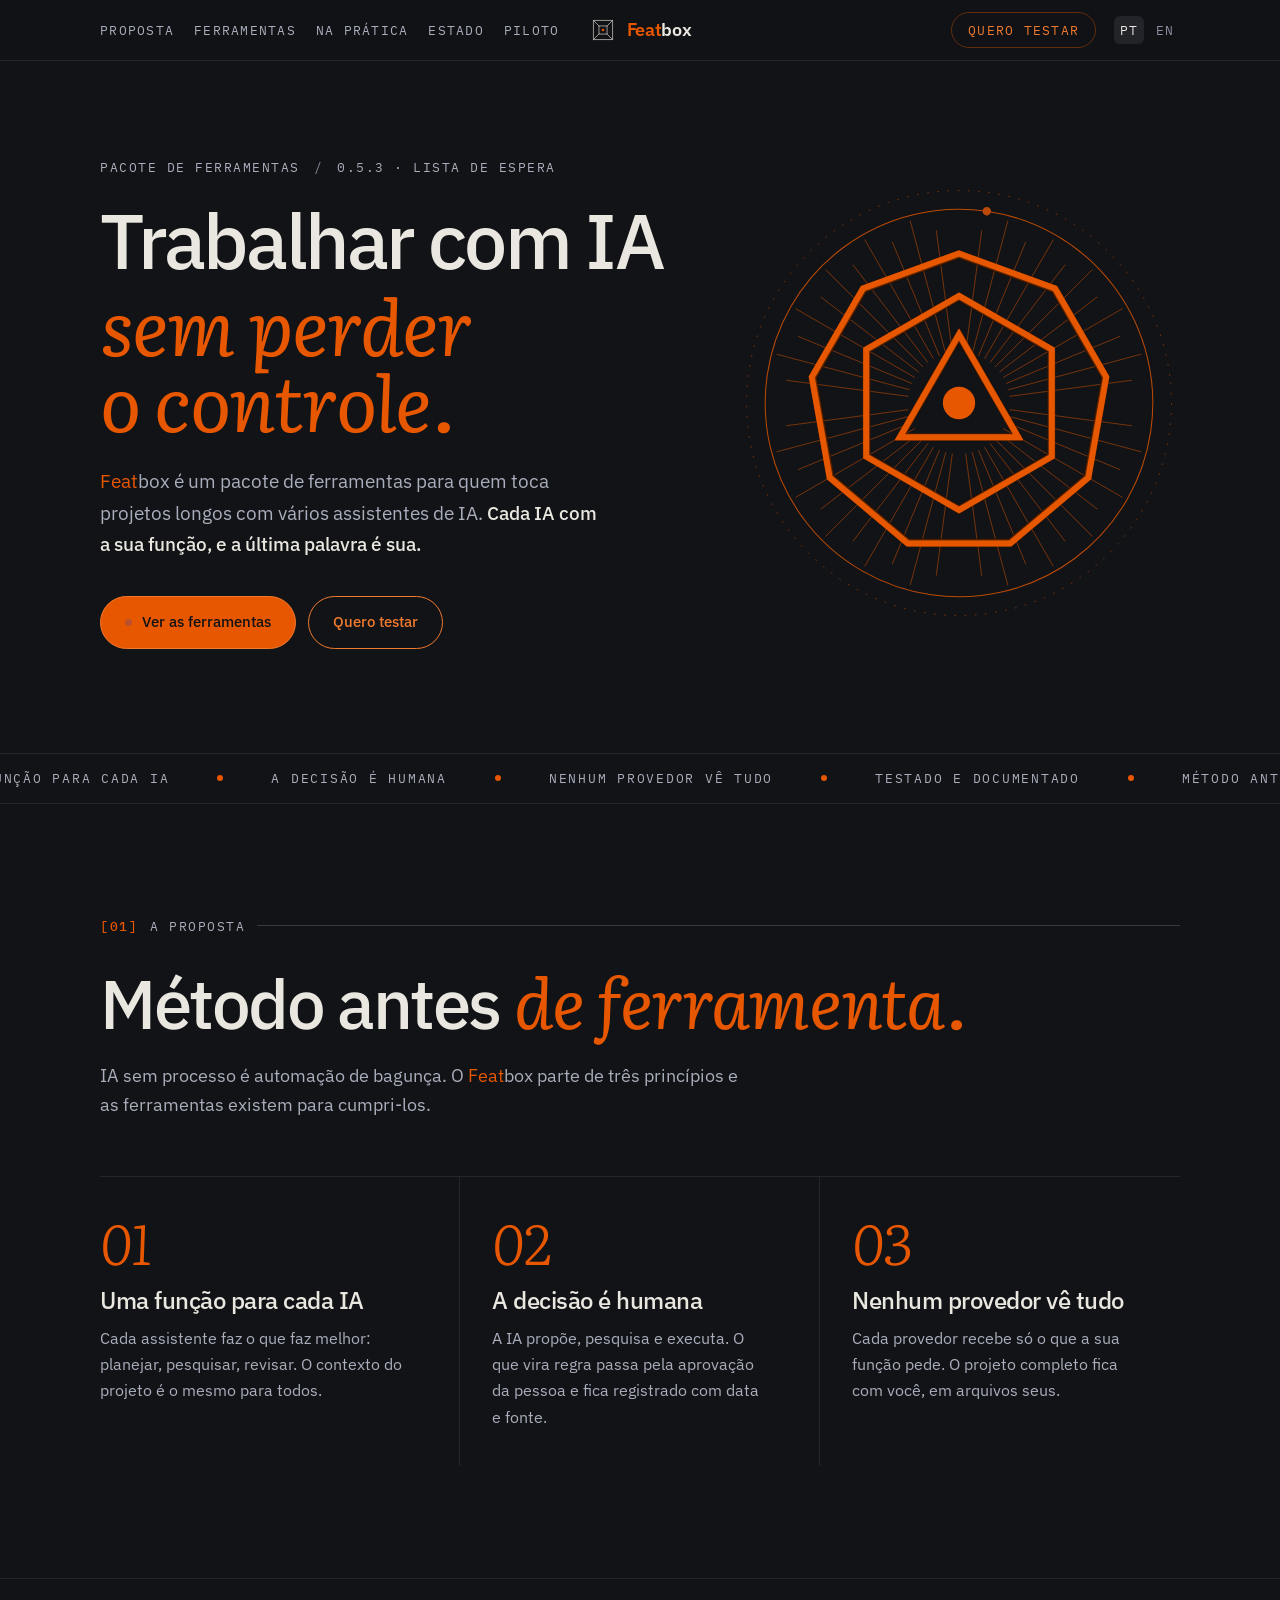
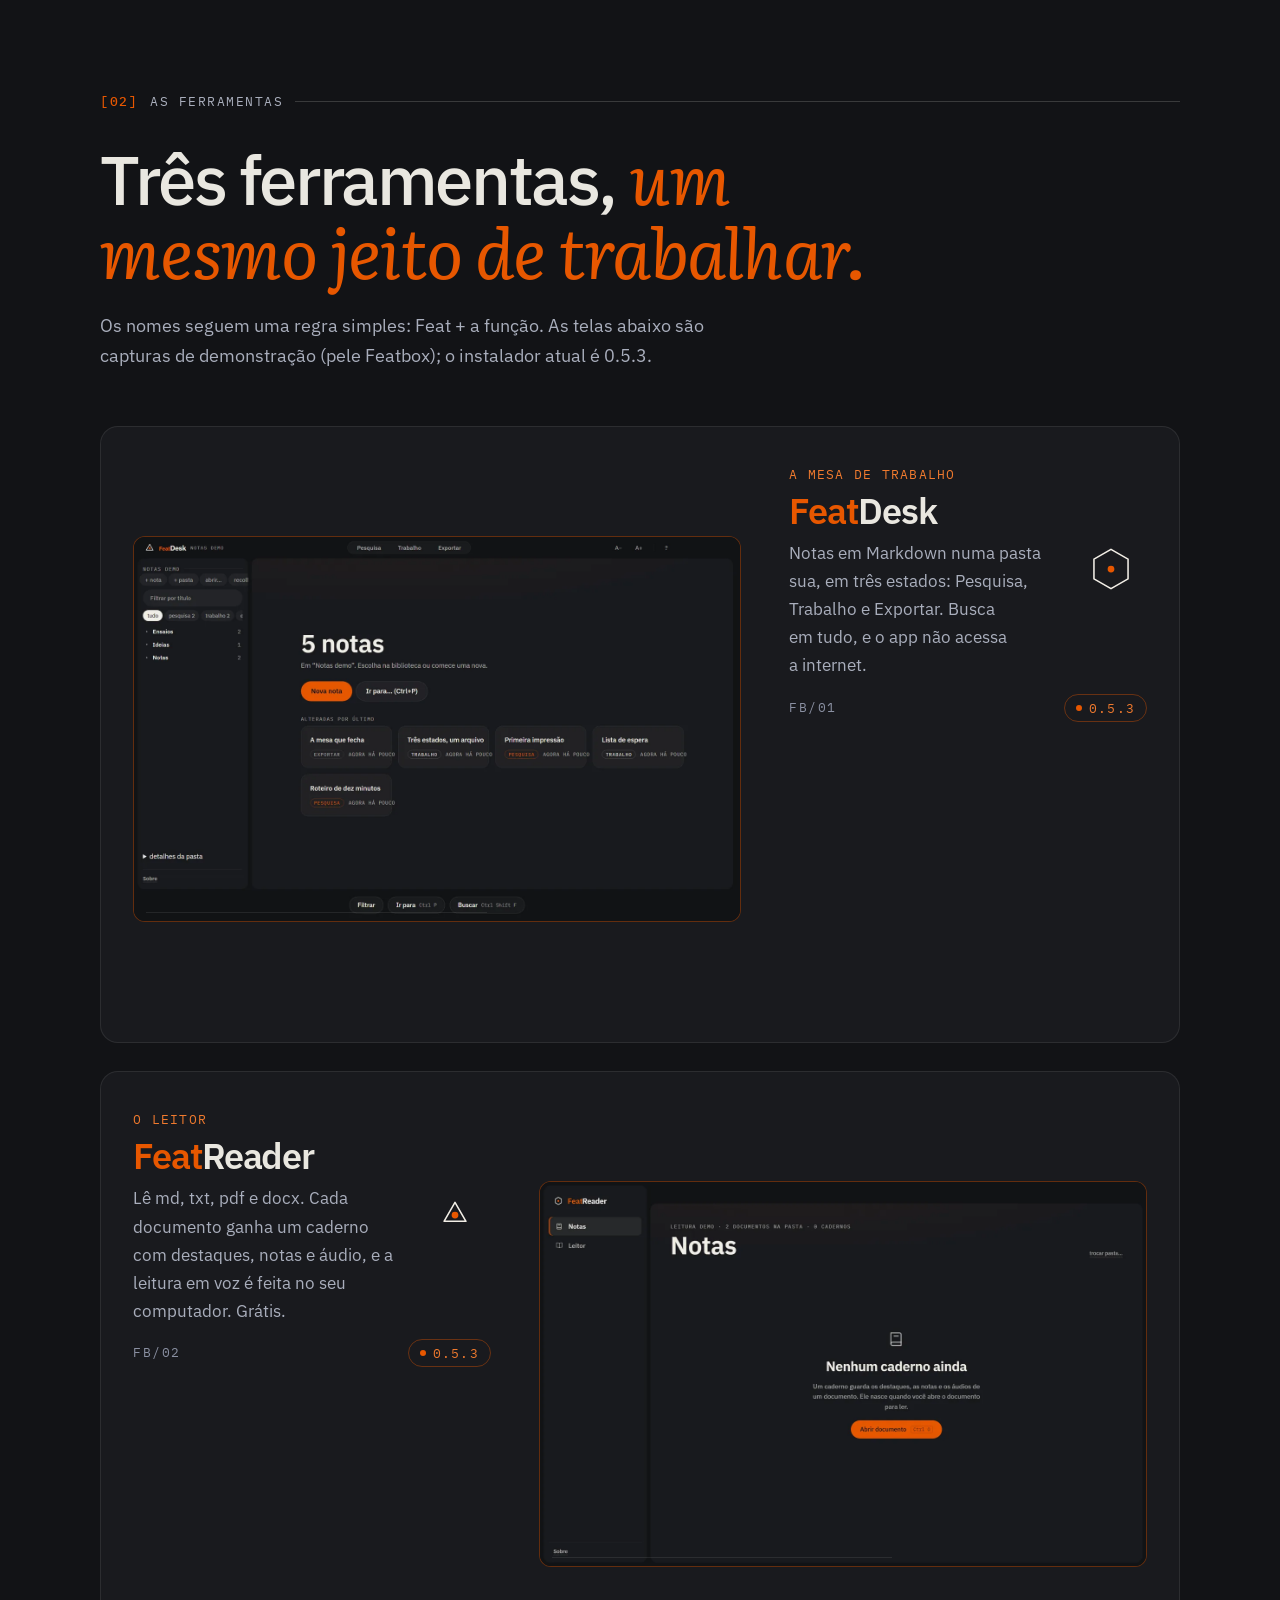
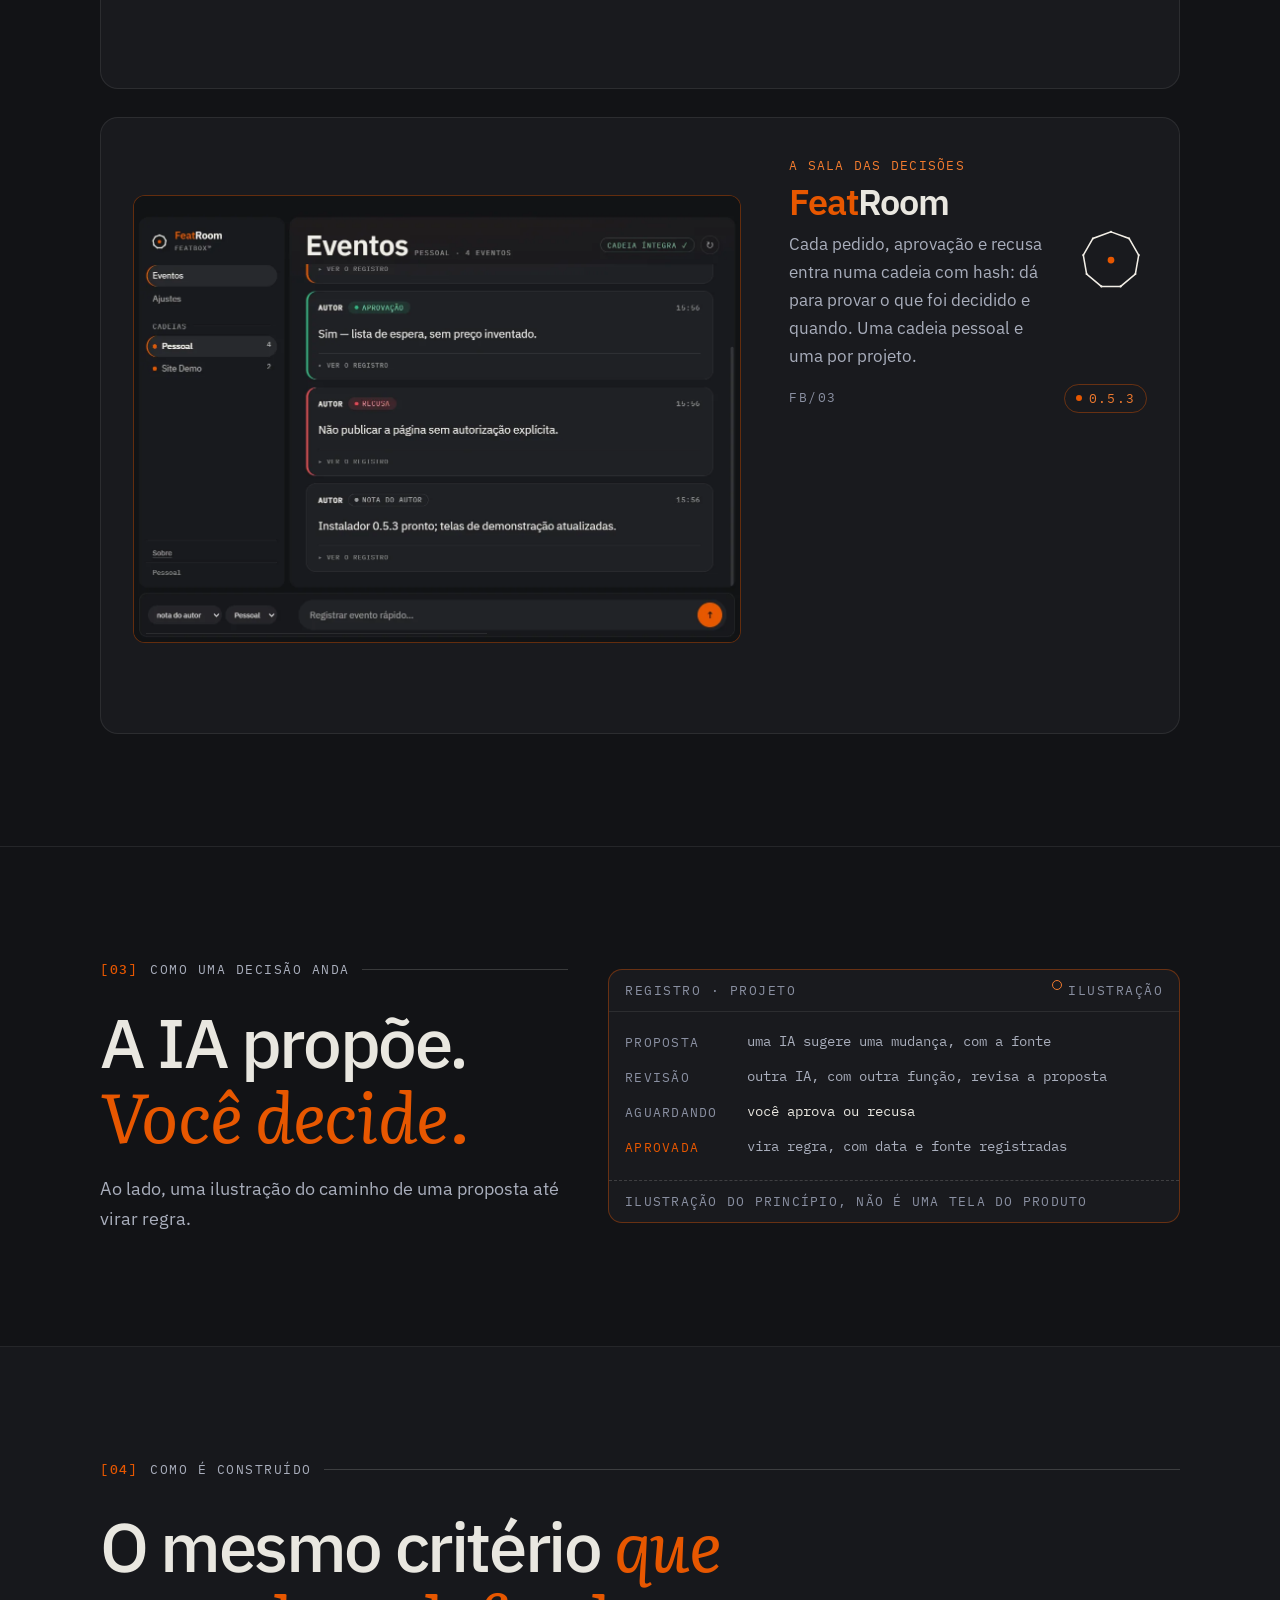
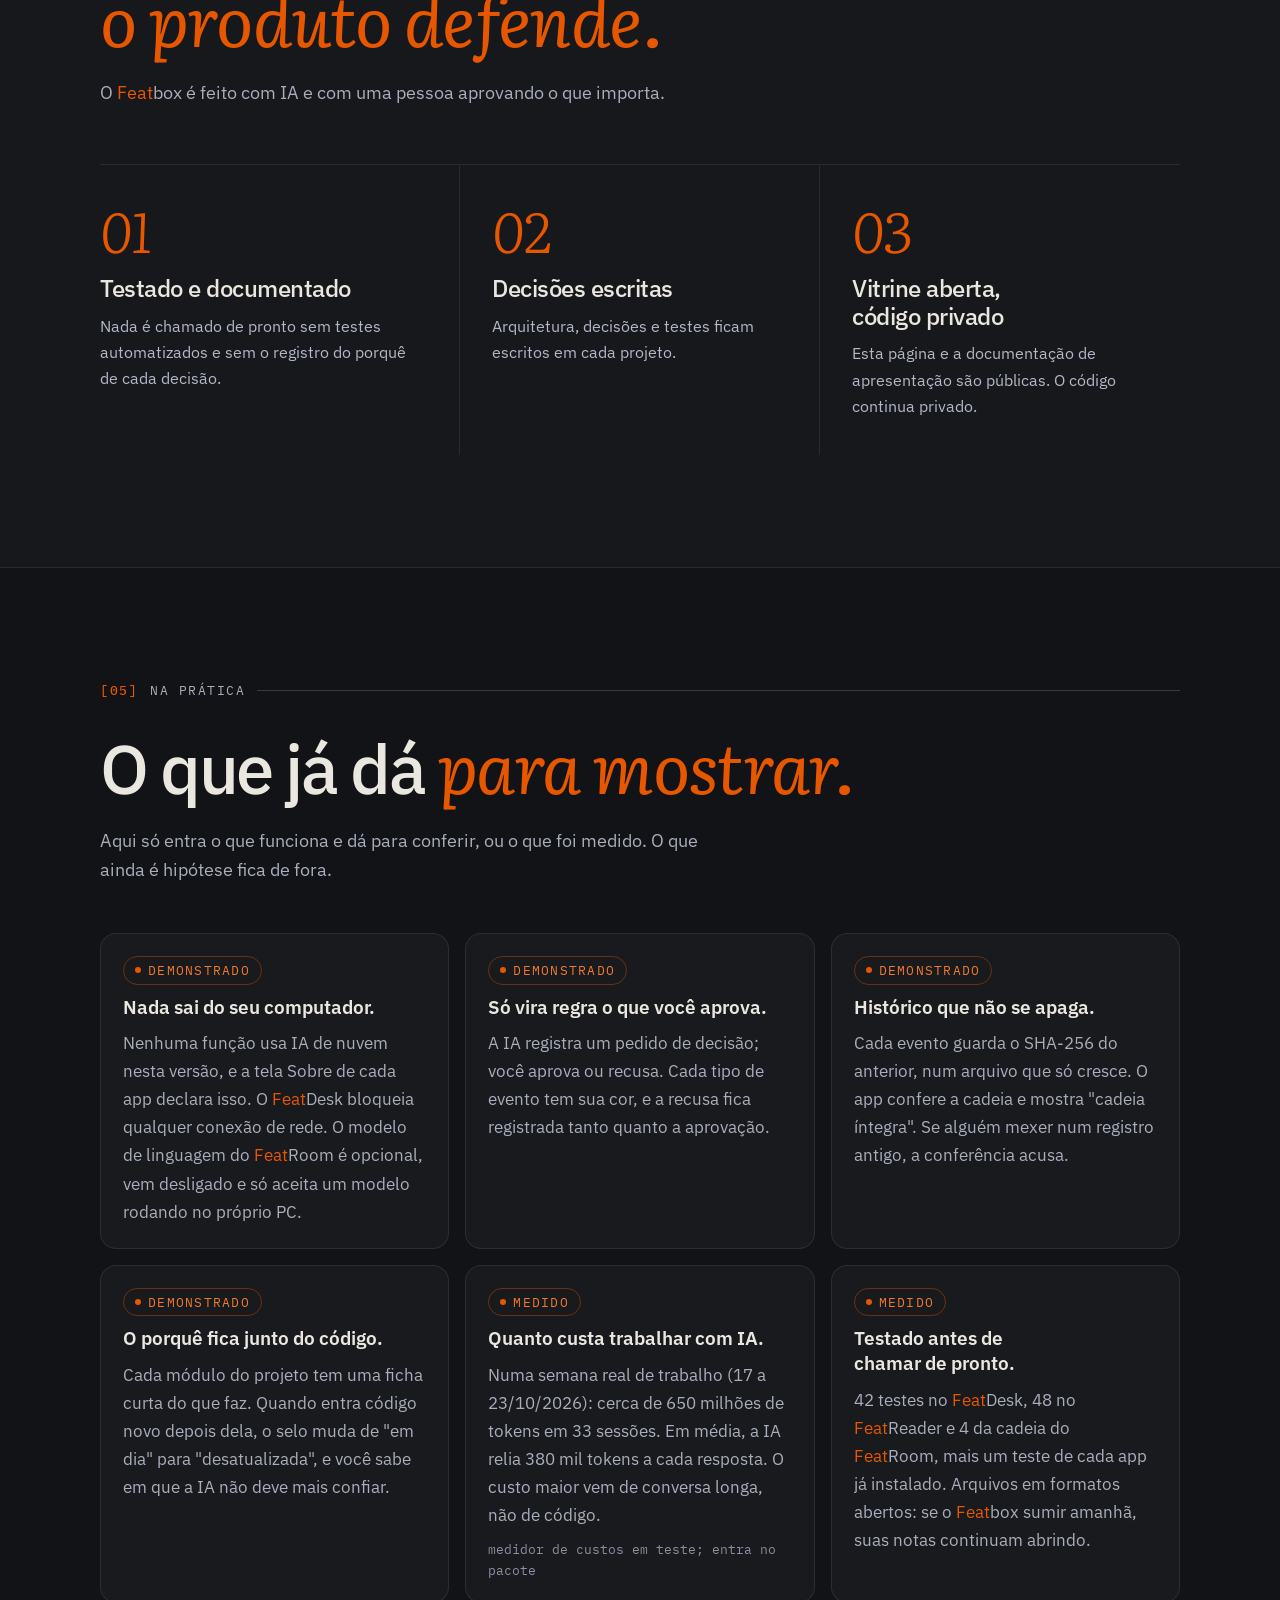
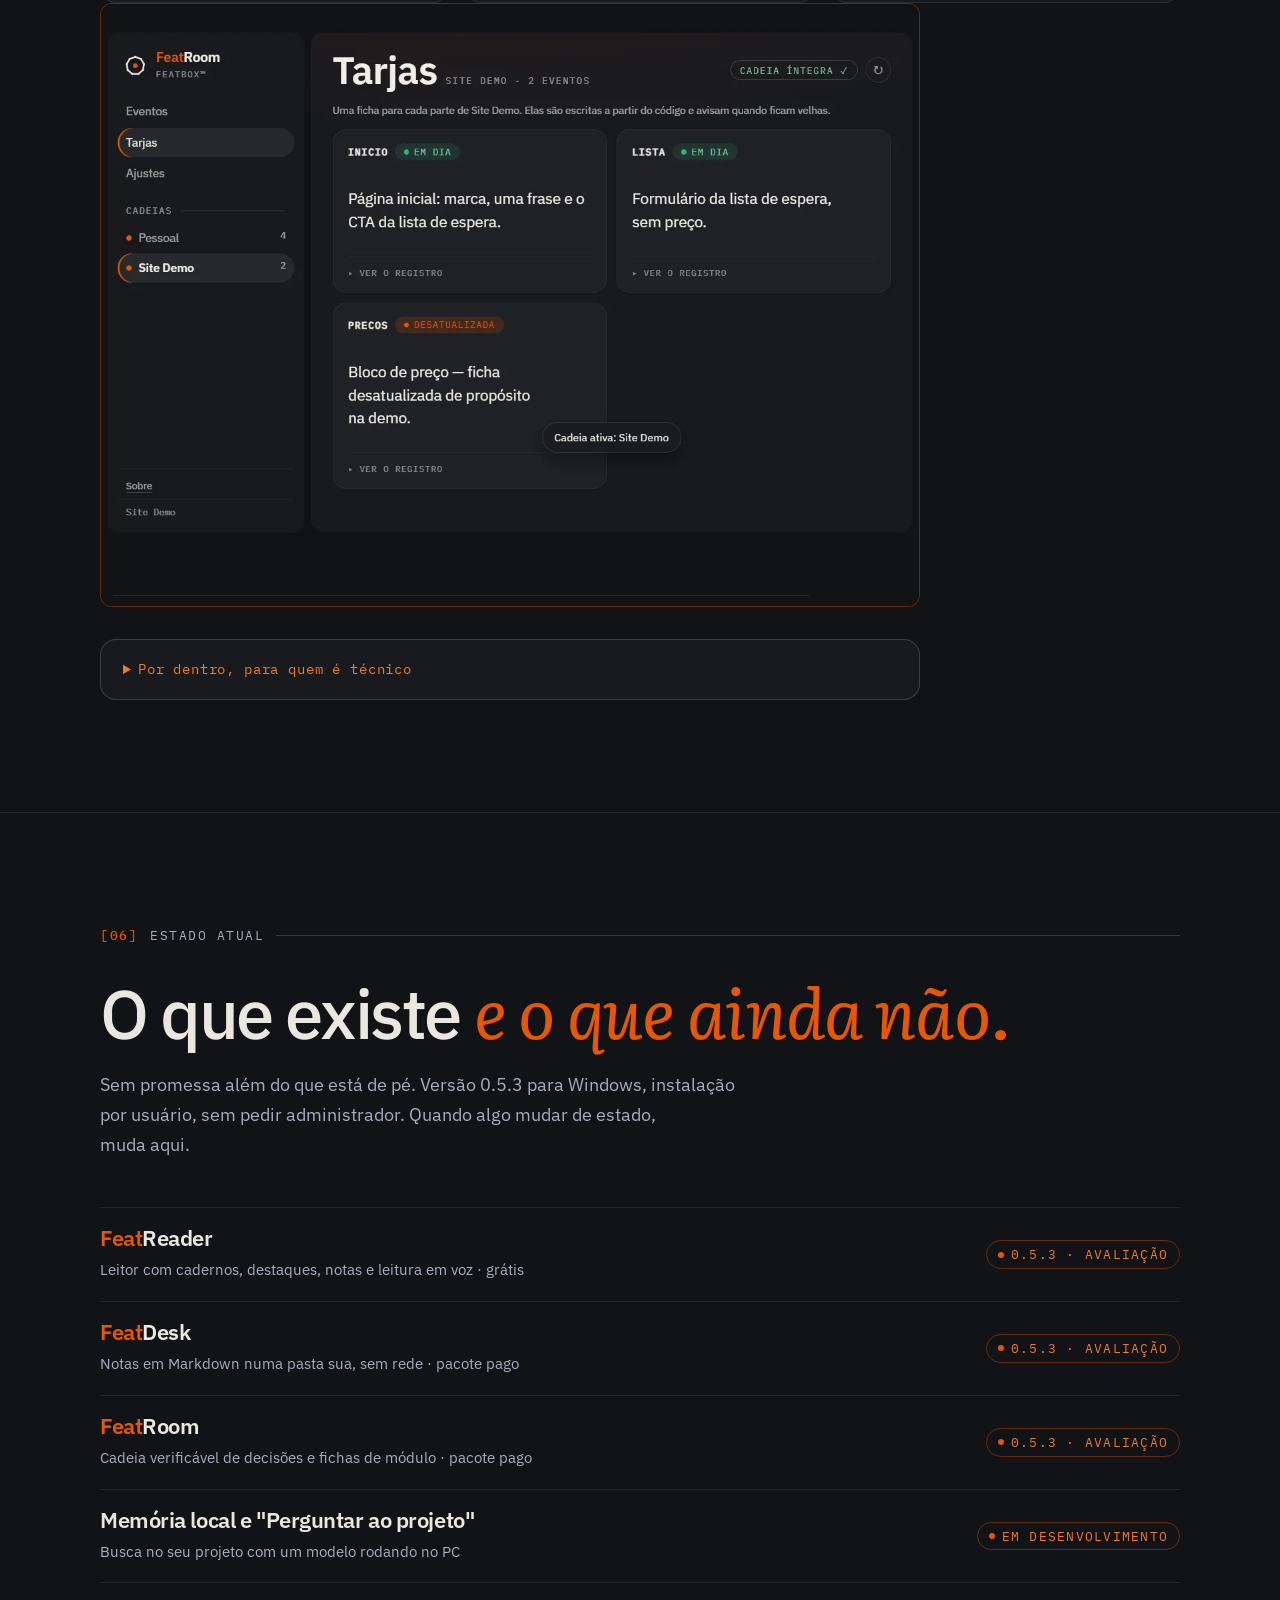
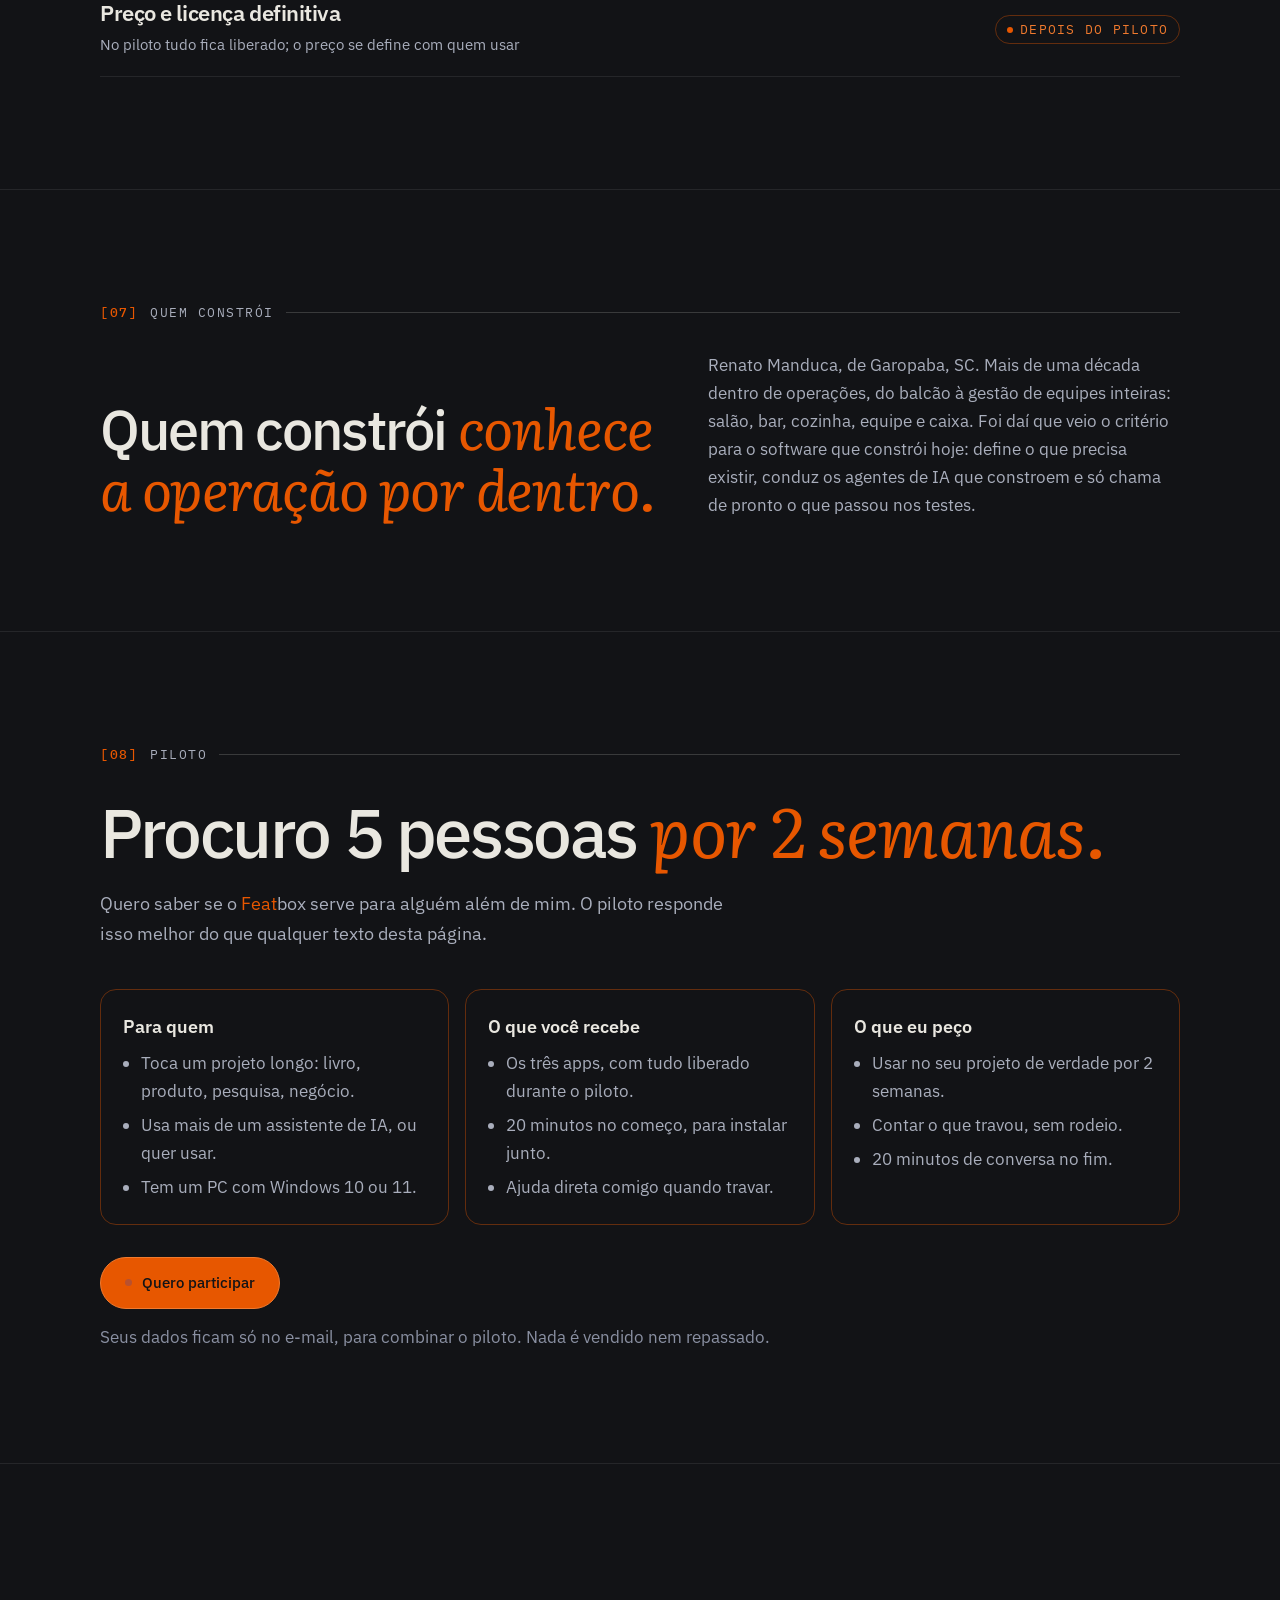
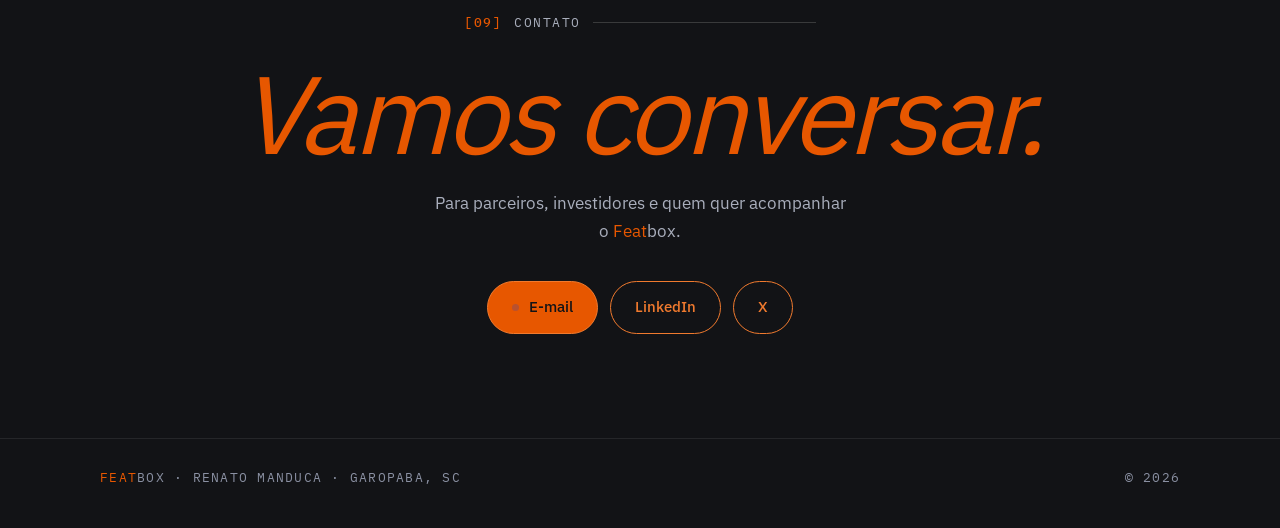
==== commit 68b84688: "manduca: Bancada aberta; site 0.5.3 e marcas da família. Publica /manduca/, telas e copy 0.5.3, SVGs" ====
--- a/index.html
+++ b/index.html
@@ -4,13 +4,13 @@
 <meta charset="utf-8">
 <meta name="viewport" content="width=device-width, initial-scale=1, viewport-fit=cover">
 <title>Featbox · Trabalhar com IA sem perder o controle</title>
-<meta name="description" content="Featbox: FeatDesk, FeatReader e FeatRoom. Cada IA com uma função, toda decisão registrada e aprovada pela pessoa, nenhum provedor com acesso ao projeto inteiro. Versão 0.5.1 para Windows, piloto aberto.">
+<meta name="description" content="Featbox: FeatDesk, FeatReader e FeatRoom. Cada IA com uma função, toda decisão registrada e aprovada pela pessoa, nenhum provedor com acesso ao projeto inteiro. Versão 0.5.3 para Windows; lista de espera para o piloto.">
 <meta name="theme-color" content="#121316">
 <meta property="og:type" content="website">
 <meta property="og:locale" content="pt_BR">
 <meta name="twitter:card" content="summary_large_image">
 <meta property="og:title" content="Featbox">
-<meta property="og:description" content="Ferramentas para trabalhar com IA sem perder o controle. Versão 0.5.1, piloto aberto.">
+<meta property="og:description" content="Ferramentas para trabalhar com IA sem perder o controle. Versão 0.5.3; lista de espera para o piloto.">
 <meta property="og:image" content="https://featbox.github.io/assets/og-featbox.png">
 <meta property="og:image:width" content="1200"><meta property="og:image:height" content="630">
 <!-- seo:inicio -->
@@ -22,7 +22,7 @@
 <meta property="og:locale:alternate" content="en_US">
 <meta property="og:image:alt" content="Marca do Featbox e o título Trabalhar com IA sem perder o controle">
 <meta name="twitter:title" content="Featbox · Trabalhar com IA sem perder o controle">
-<meta name="twitter:description" content="Ferramentas para trabalhar com IA sem perder o controle. Versão 0.5.1, piloto aberto.">
+<meta name="twitter:description" content="Ferramentas para trabalhar com IA sem perder o controle. Versão 0.5.3; lista de espera para o piloto.">
 <meta name="twitter:image" content="https://featbox.github.io/assets/og-featbox.png">
 <link rel="icon" href="/favicon.ico" sizes="48x48">
 <link rel="icon" href="/assets/marcas/featbox-t3-favicon.svg" type="image/svg+xml">
@@ -30,7 +30,7 @@
 <link rel="icon" href="/assets/icones/favicon-16.png" type="image/png" sizes="16x16">
 <link rel="apple-touch-icon" href="/assets/icones/apple-touch-icon.png">
 <link rel="manifest" href="/site.webmanifest">
-<script type="application/ld+json">{"@context": "https://schema.org", "@type": "SoftwareApplication", "name": "Featbox", "applicationCategory": "ProductivityApplication", "operatingSystem": "Windows 10, Windows 11", "softwareVersion": "0.5.1", "description": "Pacote de três apps locais para trabalhar com várias IAs sem perder o controle: notas em Markdown (FeatDesk), leitor com cadernos (FeatReader) e registro de decisões encadeado por SHA-256 (FeatRoom).", "inLanguage": "pt-BR", "url": "https://featbox.github.io/", "image": "https://featbox.github.io/assets/og-featbox.png", "author": {"@type": "Person", "name": "Renato Manduca", "address": {"@type": "PostalAddress", "addressLocality": "Garopaba", "addressRegion": "SC", "addressCountry": "BR"}}}</script>
+<script type="application/ld+json">{"@context": "https://schema.org", "@type": "SoftwareApplication", "name": "Featbox", "applicationCategory": "ProductivityApplication", "operatingSystem": "Windows 10, Windows 11", "softwareVersion": "0.5.3", "description": "Pacote de três apps locais para trabalhar com várias IAs sem perder o controle: notas em Markdown (FeatDesk), leitor com cadernos (FeatReader) e registro de decisões encadeado por SHA-256 (FeatRoom).", "inLanguage": "pt-BR", "url": "https://featbox.github.io/", "image": "https://featbox.github.io/assets/og-featbox.png", "author": {"@type": "Person", "name": "Renato Manduca", "address": {"@type": "PostalAddress", "addressLocality": "Garopaba", "addressRegion": "SC", "addressCountry": "BR"}}}</script>
 <!-- seo:fim -->
 <link rel="alternate" hreflang="pt-BR" href="https://featbox.github.io/">
 <link rel="alternate" hreflang="en" href="https://featbox.github.io/en/">
@@ -253,7 +253,7 @@
   <section class="hero" id="topo" aria-labelledby="titulo">
     <div class="wrap">
       <div>
-        <p class="kicker"><span>Pacote de ferramentas</span><span>0.5.1 · piloto aberto</span></p>
+        <p class="kicker"><span>Pacote de ferramentas</span><span>0.5.3 · lista de espera</span></p>
         <h1 id="titulo" class="display">Trabalhar com IA <span class="l2 foil">sem perder o controle.</span></h1>
         <p class="lead"><span class="feat">Feat</span>box é um pacote de ferramentas para quem toca projetos longos com vários assistentes de IA. <strong>Cada IA com a sua função, e a última palavra é sua.</strong></p>
         <div class="actions">
@@ -294,25 +294,25 @@
     <div class="wrap">
       <p class="label"><b>[02]</b> As ferramentas</p>
       <h2 id="t-ferramentas" class="display reveal">Três ferramentas, <span class="foil">um mesmo jeito de trabalhar.</span></h2>
-      <p class="lead reveal">Os nomes seguem uma regra simples: Feat + a função. As telas abaixo são da versão 0.5.1 instalada, com dados de demonstração.</p>
+      <p class="lead reveal">Os nomes seguem uma regra simples: Feat + a função. As telas abaixo são capturas de demonstração (pele Featbox); o instalador atual é 0.5.3.</p>
       <div class="tools">
         <article class="tool reveal" aria-labelledby="t-desk">
-          <div class="head"><span class="idx">FB/01</span><span class="badge">0.5.1</span></div>
-          <figure class="frame shot"><img src="assets/telas/featdesk.webp" alt="FeatDesk com cinco notas de demonstração, filtros por estado e a lista das alteradas por último" width="1400" height="907" loading="lazy"><figcaption class="cap">Tela real · 0.5.1 · dados de demonstração</figcaption></figure>
+          <div class="head"><span class="idx">FB/01</span><span class="badge">0.5.3</span></div>
+          <figure class="frame shot"><img src="assets/telas/featdesk.webp" alt="FeatDesk com cinco notas de demonstração, filtros por estado e a lista das alteradas por último" width="1400" height="886" loading="lazy"><figcaption class="cap">Tela real · dados de demonstração · 0.5.3</figcaption></figure>
           <div class="tool-txt"><div><span class="role">A mesa de trabalho</span>
           <h3 id="t-desk"><span class="feat">Feat</span>Desk</h3>
-          <p>Notas em Markdown numa pasta sua, em três estados: captura, bancada e arquivo. Busca em tudo, e o app não acessa a internet.</p></div><img class="app-mark-lg" src="assets/marcas/featdesk.svg" alt="" width="72" height="72"></div>
+          <p>Notas em Markdown numa pasta sua, em três estados: Pesquisa, Trabalho e Exportar. Busca em tudo, e o app não acessa a internet.</p></div><img class="app-mark-lg" src="assets/marcas/featdesk.svg" alt="" width="72" height="72"></div>
         </article>
         <article class="tool reveal" aria-labelledby="t-reader">
-          <div class="head"><span class="idx">FB/02</span><span class="badge">0.5.1</span></div>
-          <figure class="frame shot"><img src="assets/telas/featreader.webp" alt="FeatReader na pasta de notas, pronto para abrir um documento e criar o caderno dele" width="1400" height="907" loading="lazy"><figcaption class="cap">Tela real · 0.5.1 · dados de demonstração</figcaption></figure>
+          <div class="head"><span class="idx">FB/02</span><span class="badge">0.5.3</span></div>
+          <figure class="frame shot"><img src="assets/telas/featreader.webp" alt="FeatReader na pasta de notas, pronto para abrir um documento e criar o caderno dele" width="1400" height="886" loading="lazy"><figcaption class="cap">Tela real · dados de demonstração · 0.5.3</figcaption></figure>
           <div class="tool-txt"><div><span class="role">O leitor</span>
           <h3 id="t-reader"><span class="feat">Feat</span>Reader</h3>
           <p>Lê md, txt, pdf e docx. Cada documento ganha um caderno com destaques, notas e áudio, e a leitura em voz é feita no seu computador. Grátis.</p></div><img class="app-mark-lg" src="assets/marcas/featreader.svg" alt="" width="72" height="72"></div>
         </article>
         <article class="tool reveal" aria-labelledby="t-room">
-          <div class="head"><span class="idx">FB/03</span><span class="badge">0.5.1</span></div>
-          <figure class="frame shot"><img src="assets/telas/featroom-eventos.webp" alt="FeatRoom com a cadeia pessoal: um pedido de decisão, uma aprovação e uma recusa, e o selo de cadeia íntegra" width="1245" height="612" loading="lazy"><figcaption class="cap">Tela real · 0.5.1 · dados de demonstração</figcaption></figure>
+          <div class="head"><span class="idx">FB/03</span><span class="badge">0.5.3</span></div>
+          <figure class="frame shot"><img src="assets/telas/featroom-eventos.webp" alt="FeatRoom com a cadeia pessoal: um pedido de decisão, uma aprovação e uma recusa, e o selo de cadeia íntegra" width="1228" height="903" loading="lazy"><figcaption class="cap">Tela real · dados de demonstração · 0.5.3</figcaption></figure>
           <div class="tool-txt"><div><span class="role">A sala das decisões</span>
           <h3 id="t-room"><span class="feat">Feat</span>Room</h3>
           <p>Cada pedido, aprovação e recusa entra numa cadeia com hash: dá para provar o que foi decidido e quando. Uma cadeia pessoal e uma por projeto.</p></div><img class="app-mark-lg" src="assets/marcas/featroom.svg" alt="" width="72" height="72"></div>
@@ -370,7 +370,7 @@
         <article class="proof reveal"><span class="badge">medido</span><h3>Quanto custa trabalhar com IA.</h3><p>Numa semana real de trabalho (17 a 23/10/2026): cerca de 650 milhões de tokens em 33 sessões. Em média, a IA relia 380 mil tokens a cada resposta. O custo maior vem de conversa longa, não de código.</p><span class="src">medidor de custos em teste; entra no pacote</span></article>
         <article class="proof reveal"><span class="badge">medido</span><h3>Testado antes de chamar de pronto.</h3><p>42 testes no <span class="feat">Feat</span>Desk, 48 no <span class="feat">Feat</span>Reader e 4 da cadeia do <span class="feat">Feat</span>Room, mais um teste de cada app já instalado. Arquivos em formatos abertos: se o <span class="feat">Feat</span>box sumir amanhã, suas notas continuam abrindo.</p></article>
       </div>
-      <figure class="frame shot proof-shot reveal"><img src="assets/telas/featroom-fichas.webp" alt="FeatRoom mostrando as fichas de três módulos de um site: duas em dia e uma desatualizada porque entrou código depois dela" width="927" height="630" loading="lazy"><figcaption class="cap">Tela real · fichas de módulo de um projeto de demonstração · caminhos de pasta ocultados · tela da 0.5.0</figcaption></figure>
+      <figure class="frame shot proof-shot reveal"><img src="assets/telas/featroom-fichas.webp" alt="FeatRoom mostrando as fichas de três módulos de um site: duas em dia e uma desatualizada porque entrou código depois dela" width="1228" height="903" loading="lazy"><figcaption class="cap">Tela real · fichas de módulo de um projeto de demonstração · caminhos ocultados · 0.5.3</figcaption></figure>
       <details class="tech reveal">
         <summary>Por dentro, para quem é técnico</summary>
         <ul>
@@ -391,11 +391,11 @@
     <div class="wrap">
       <p class="label"><b>[06]</b> Estado atual</p>
       <h2 id="t-estado" class="display reveal">O que existe <span class="foil">e o que ainda não.</span></h2>
-      <p class="lead reveal">Sem promessa além do que está de pé. Versão 0.5.1 para Windows, instalação por usuário, sem pedir administrador. Quando algo mudar de estado, muda aqui.</p>
+      <p class="lead reveal">Sem promessa além do que está de pé. Versão 0.5.3 para Windows, instalação por usuário, sem pedir administrador. Quando algo mudar de estado, muda aqui.</p>
       <div class="state">
-        <div><span><span class="t"><span class="feat">Feat</span>Reader</span><span class="s">Leitor com cadernos, destaques, notas e leitura em voz · grátis</span></span><span class="badge">0.5.1 · avaliação</span></div>
-        <div><span><span class="t"><span class="feat">Feat</span>Desk</span><span class="s">Notas em Markdown numa pasta sua, sem rede · pacote pago</span></span><span class="badge">0.5.1 · avaliação</span></div>
-        <div><span><span class="t"><span class="feat">Feat</span>Room</span><span class="s">Cadeia verificável de decisões e fichas de módulo · pacote pago</span></span><span class="badge">0.5.1 · avaliação</span></div>
+        <div><span><span class="t"><span class="feat">Feat</span>Reader</span><span class="s">Leitor com cadernos, destaques, notas e leitura em voz · grátis</span></span><span class="badge">0.5.3 · avaliação</span></div>
+        <div><span><span class="t"><span class="feat">Feat</span>Desk</span><span class="s">Notas em Markdown numa pasta sua, sem rede · pacote pago</span></span><span class="badge">0.5.3 · avaliação</span></div>
+        <div><span><span class="t"><span class="feat">Feat</span>Room</span><span class="s">Cadeia verificável de decisões e fichas de módulo · pacote pago</span></span><span class="badge">0.5.3 · avaliação</span></div>
         <div><span><span class="t">Memória local e "Perguntar ao projeto"</span><span class="s">Busca no seu projeto com um modelo rodando no PC</span></span><span class="badge">Em desenvolvimento</span></div>
         <div><span><span class="t">Preço e licença definitiva</span><span class="s">No piloto tudo fica liberado; o preço se define com quem usar</span></span><span class="badge">Depois do piloto</span></div>
       </div>
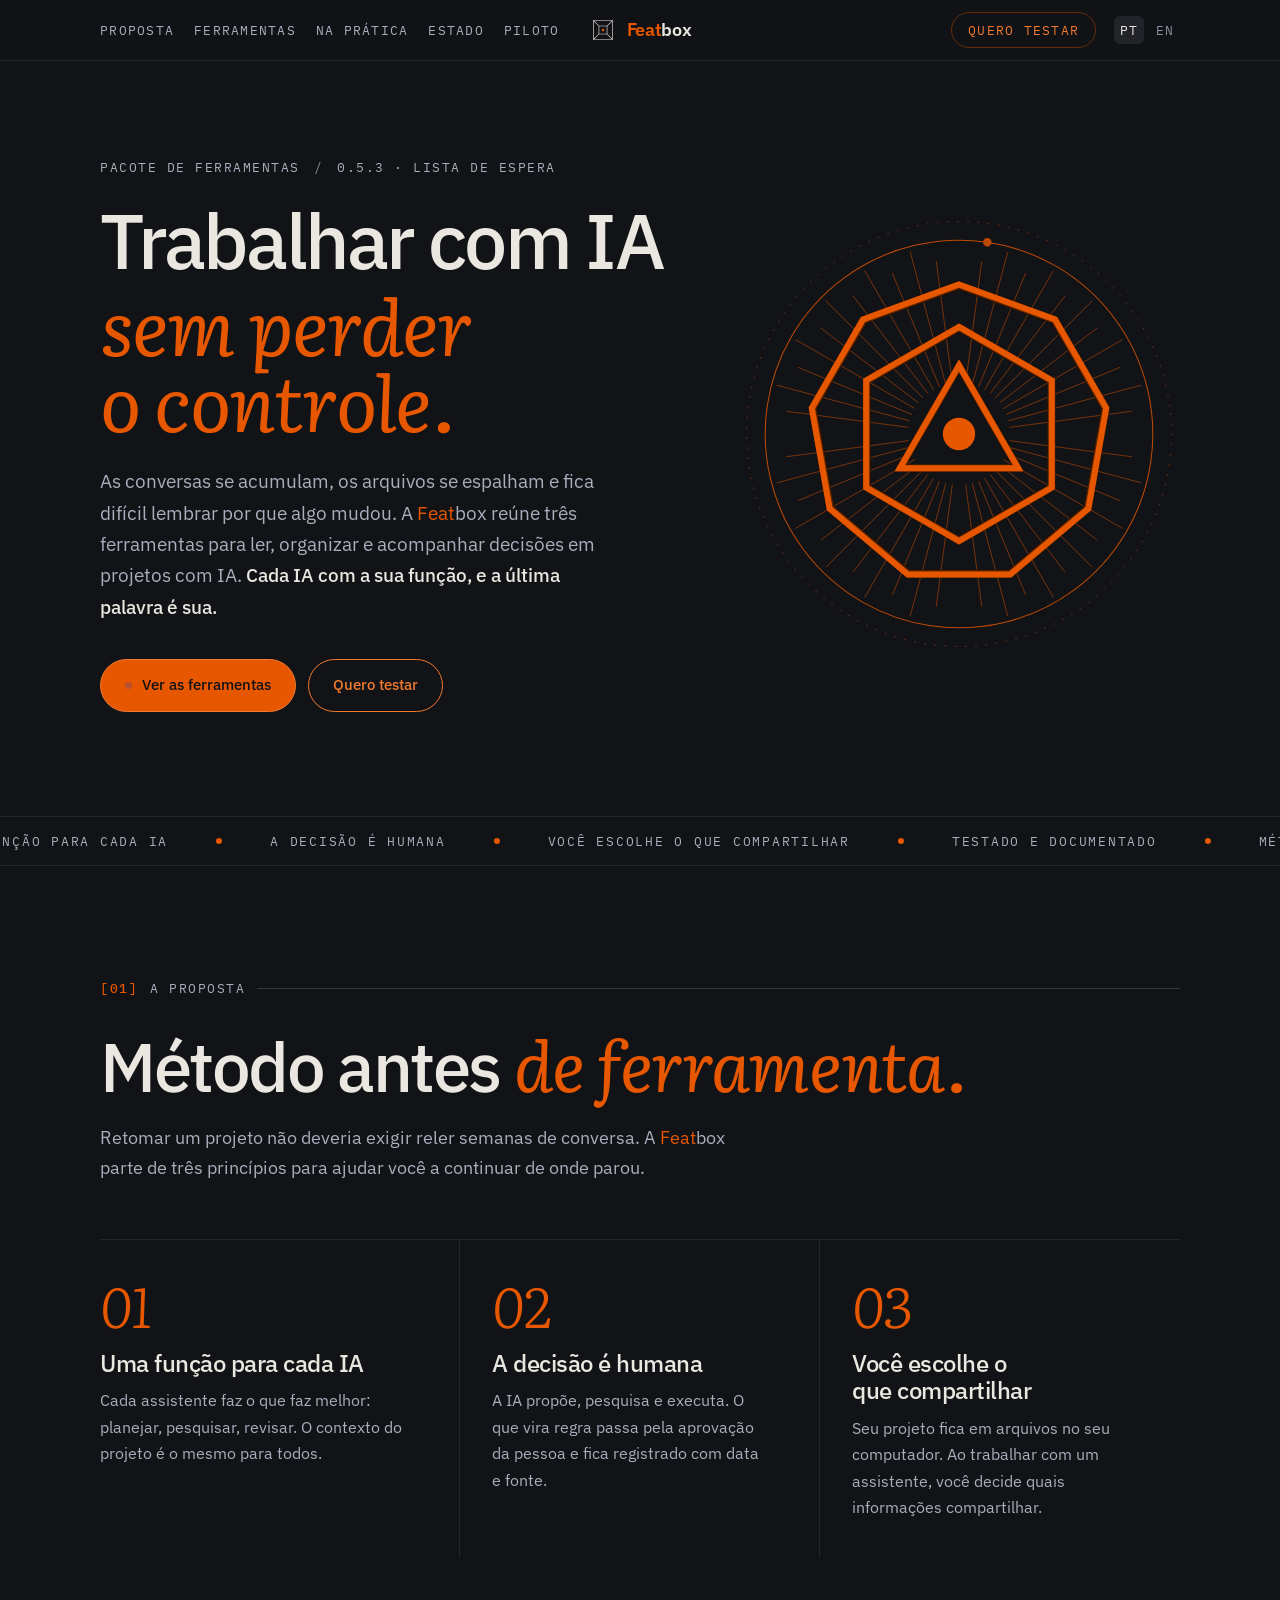
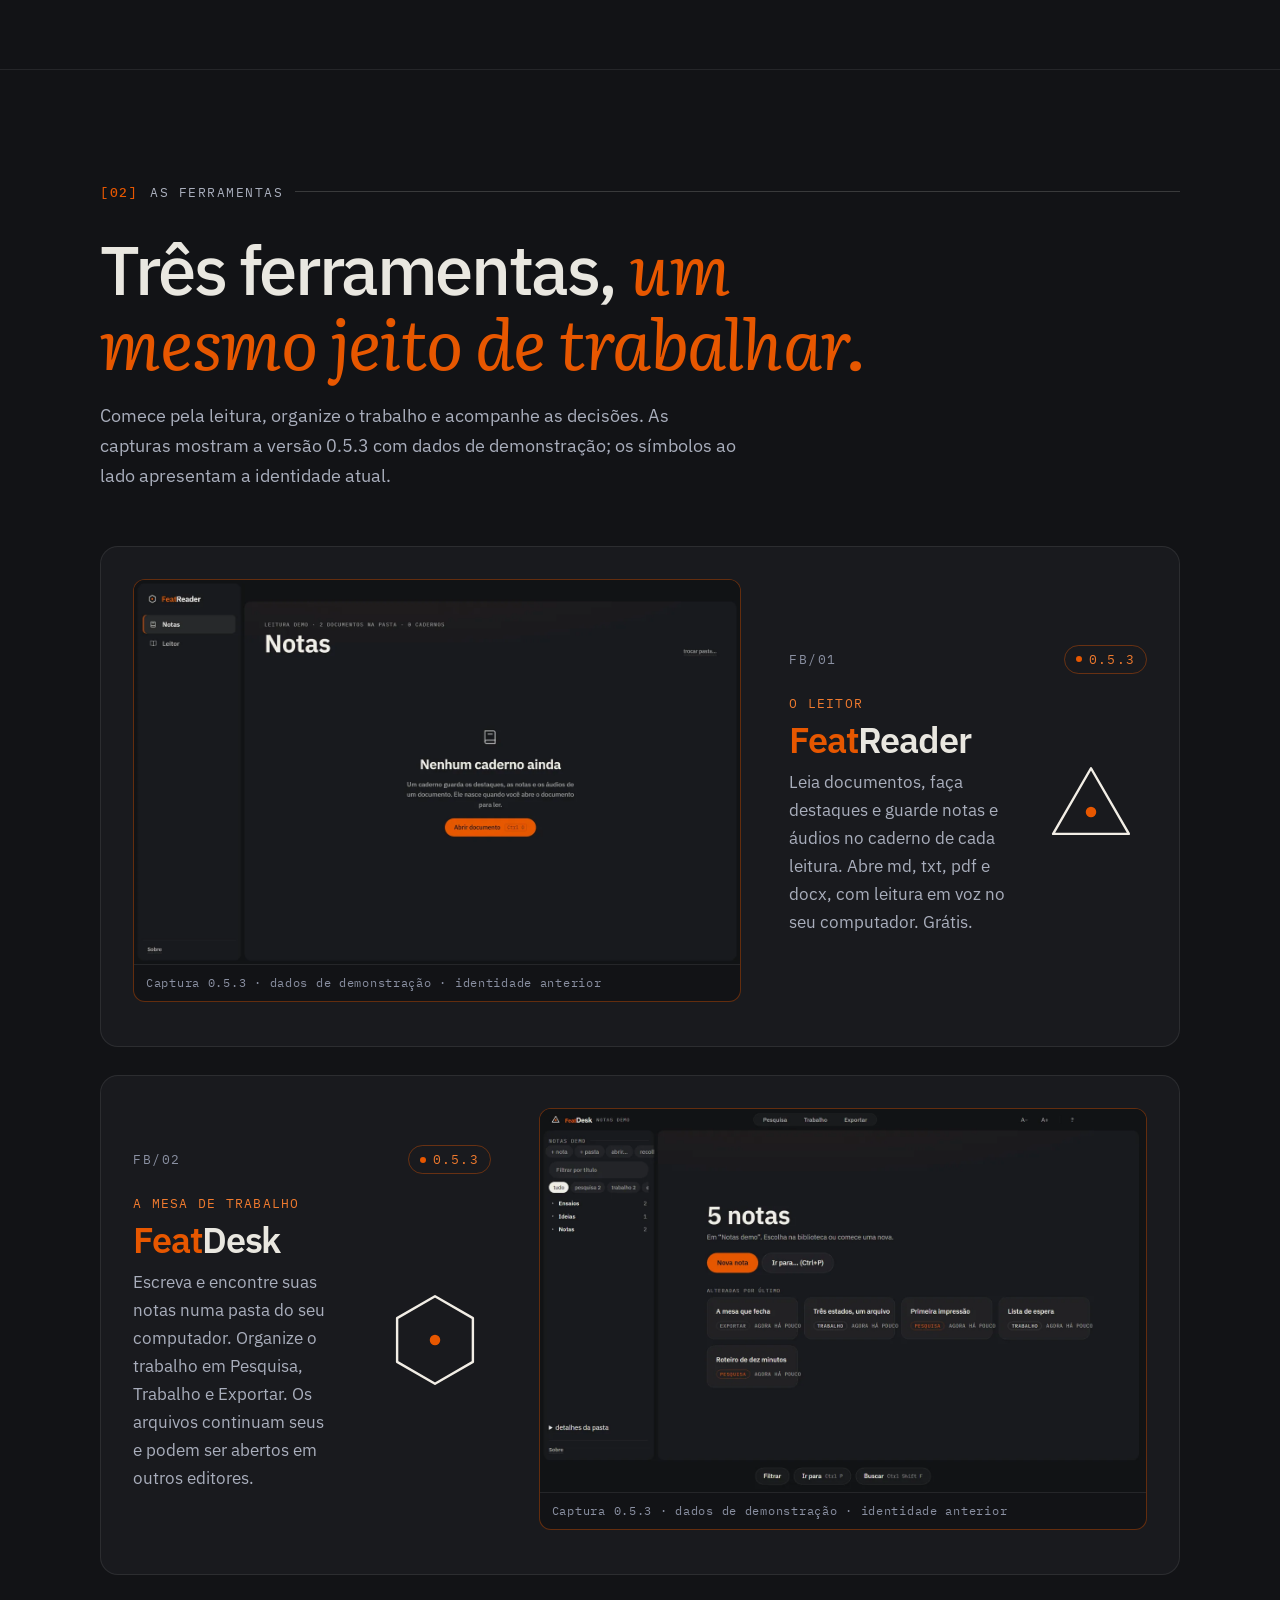
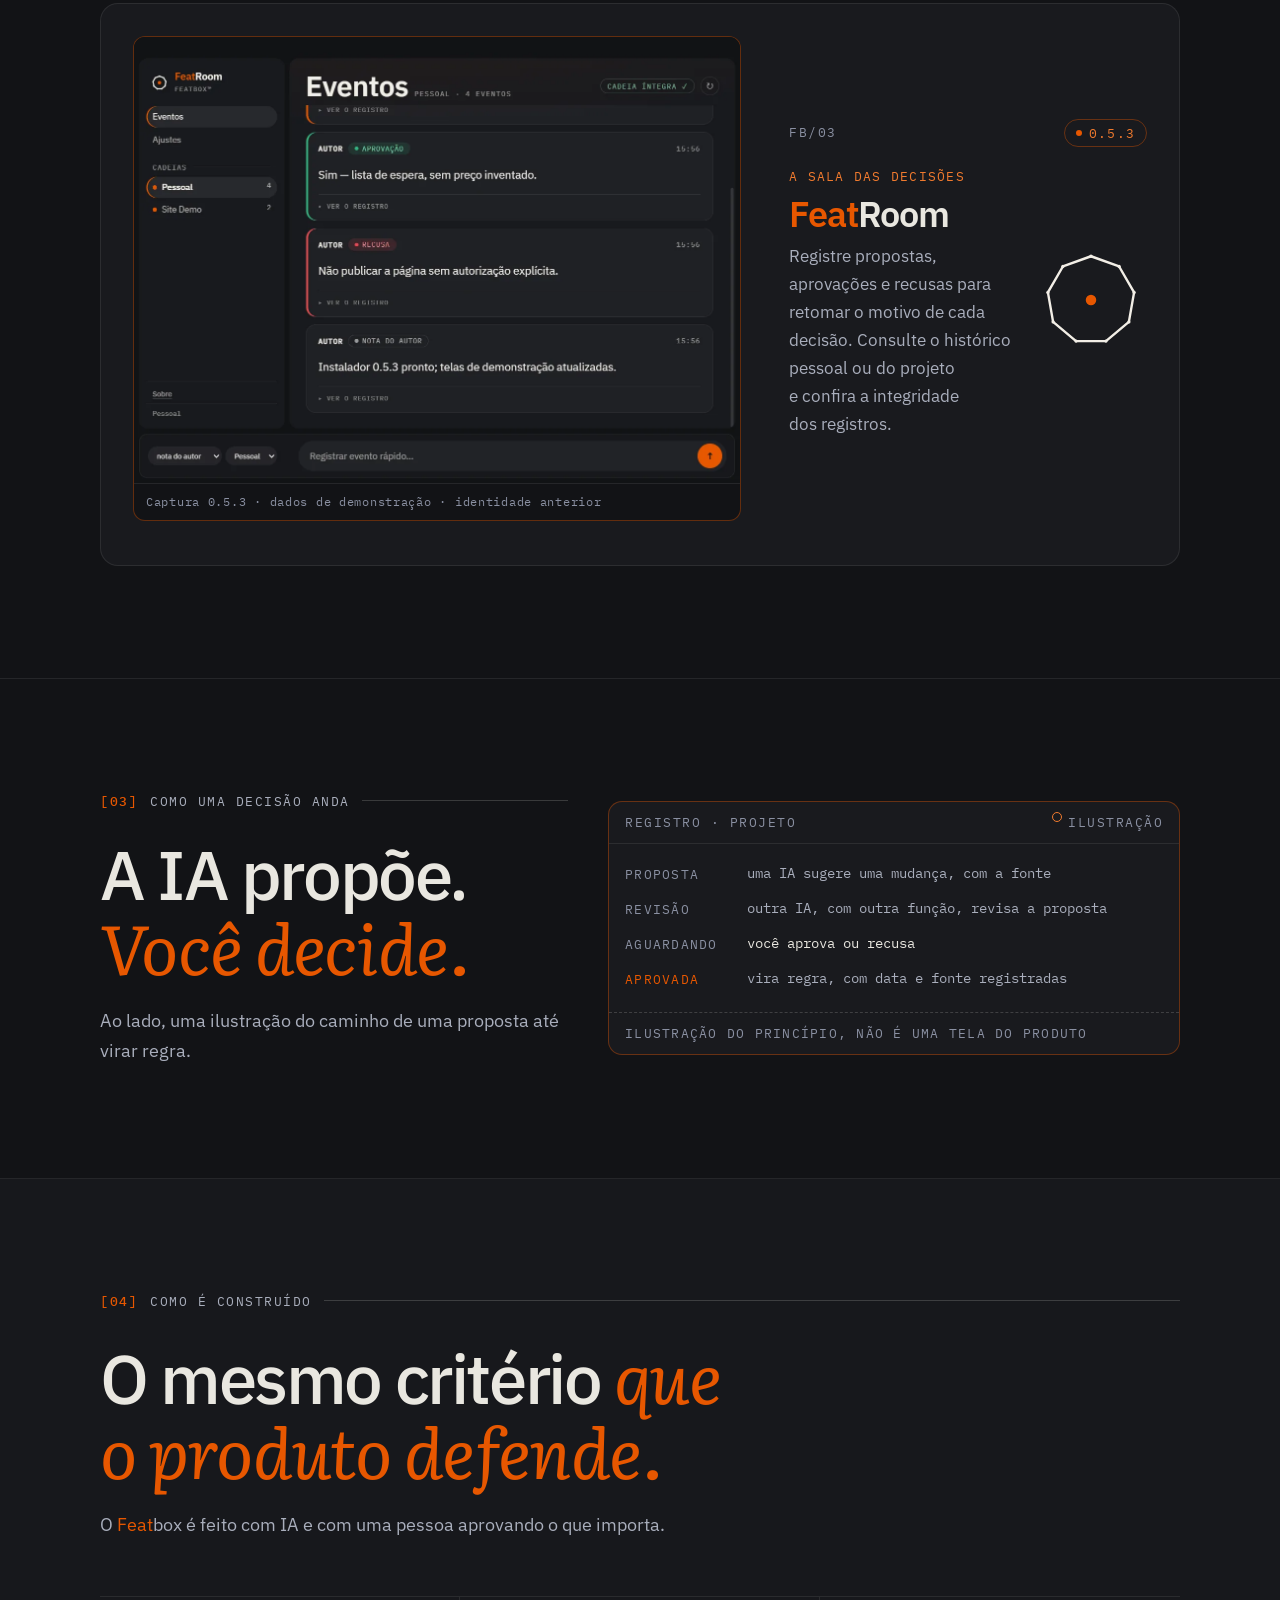
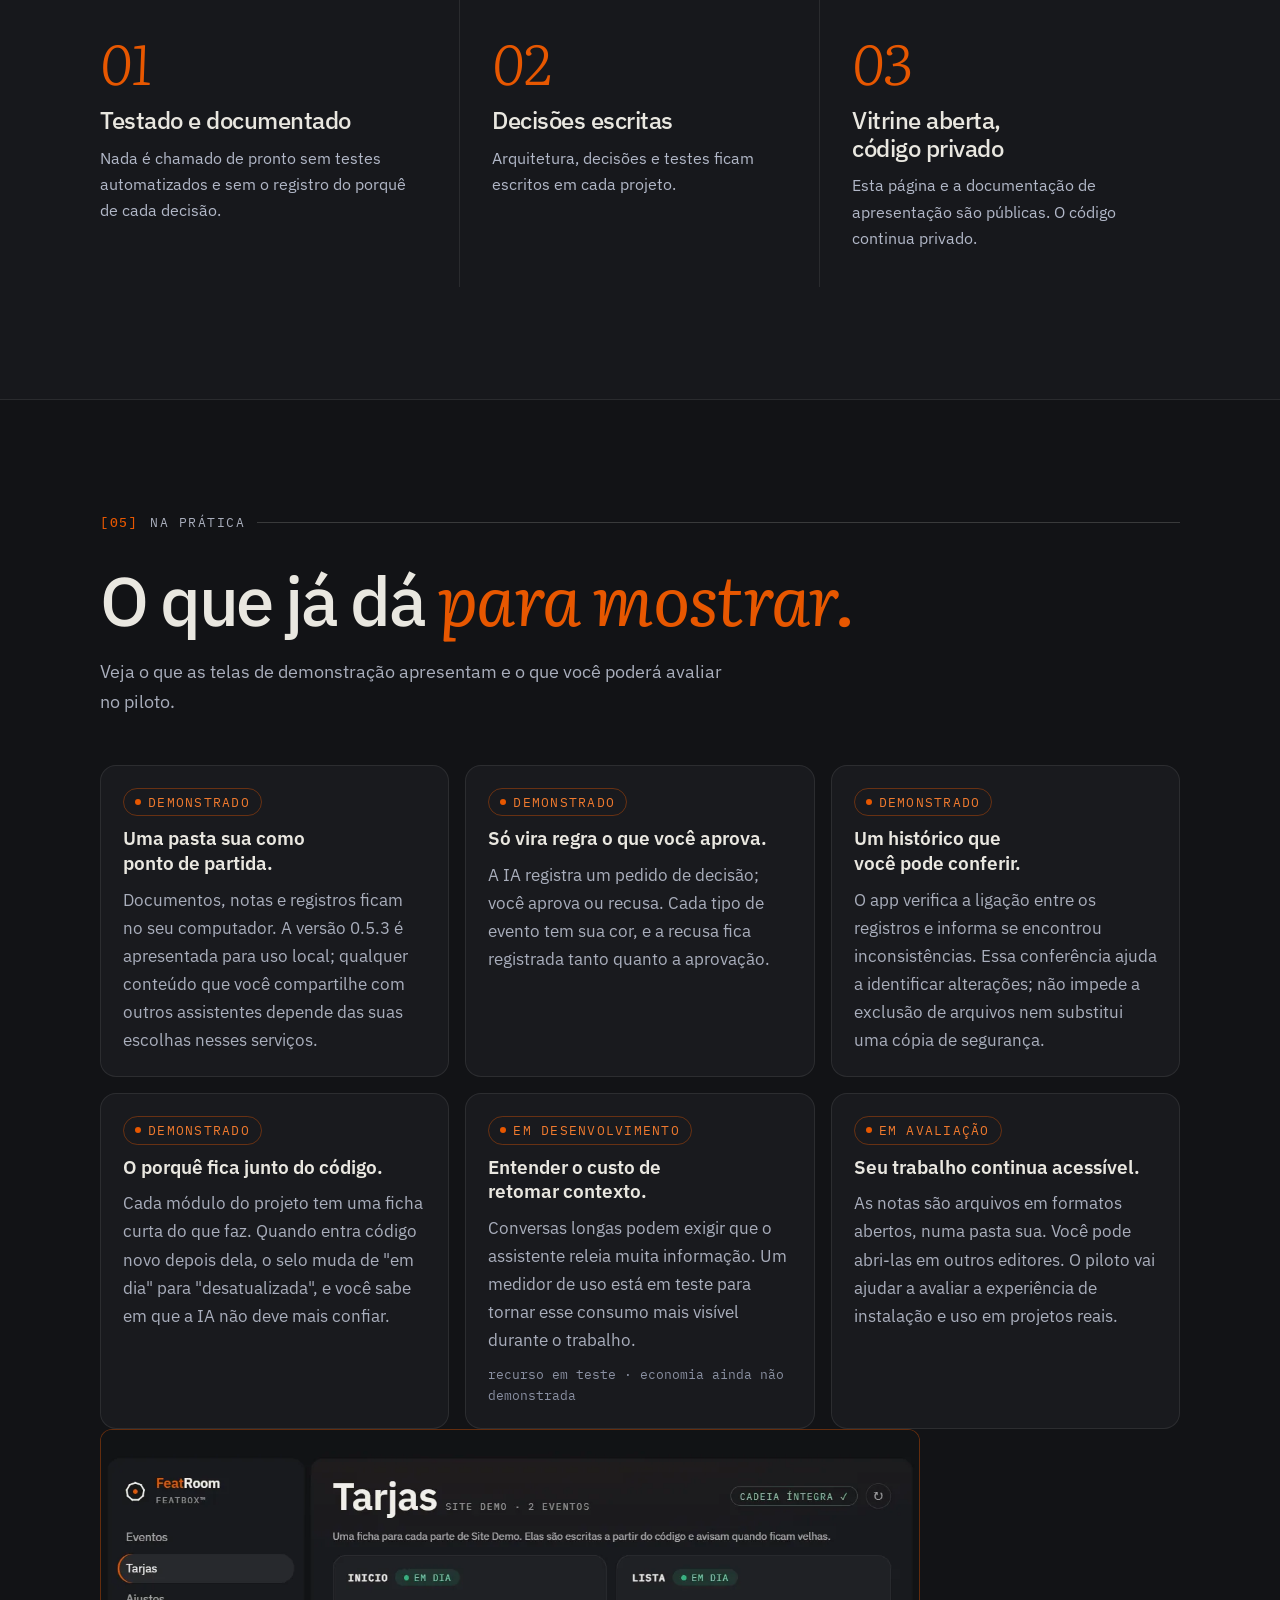
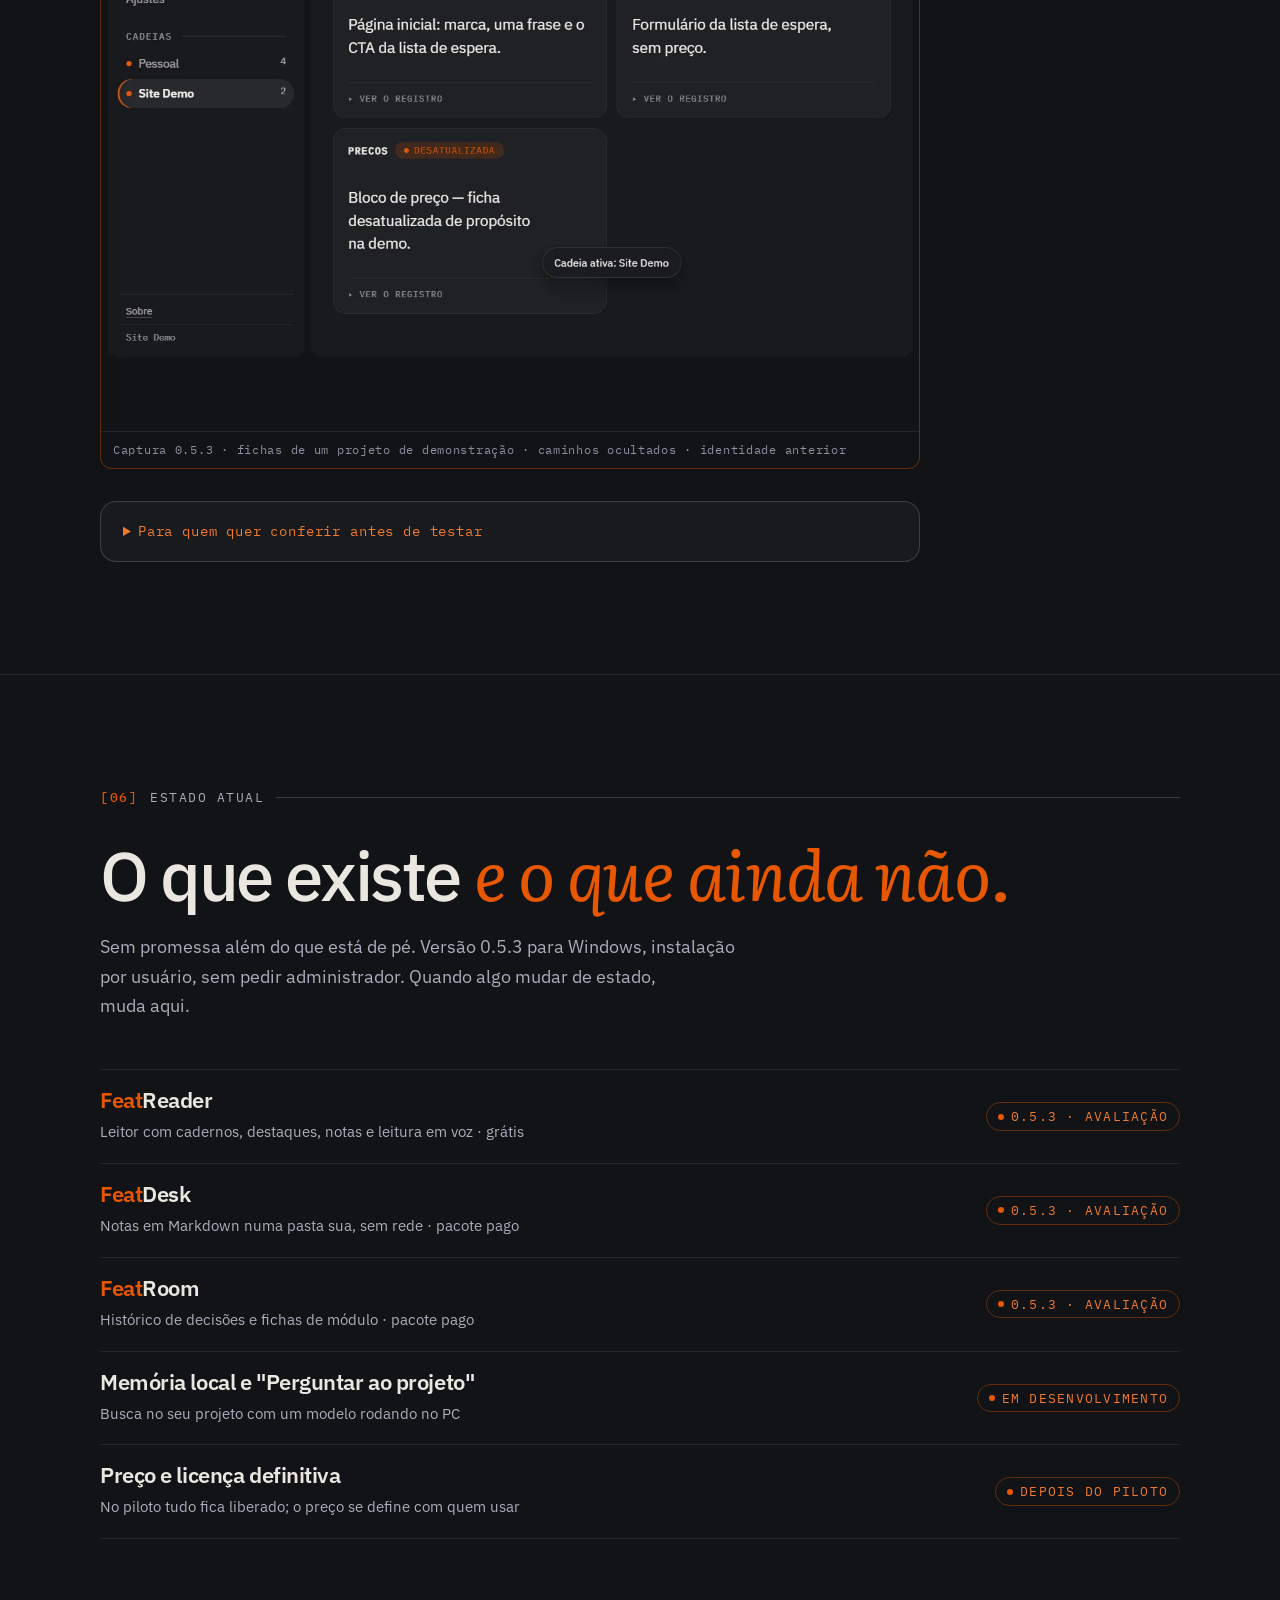
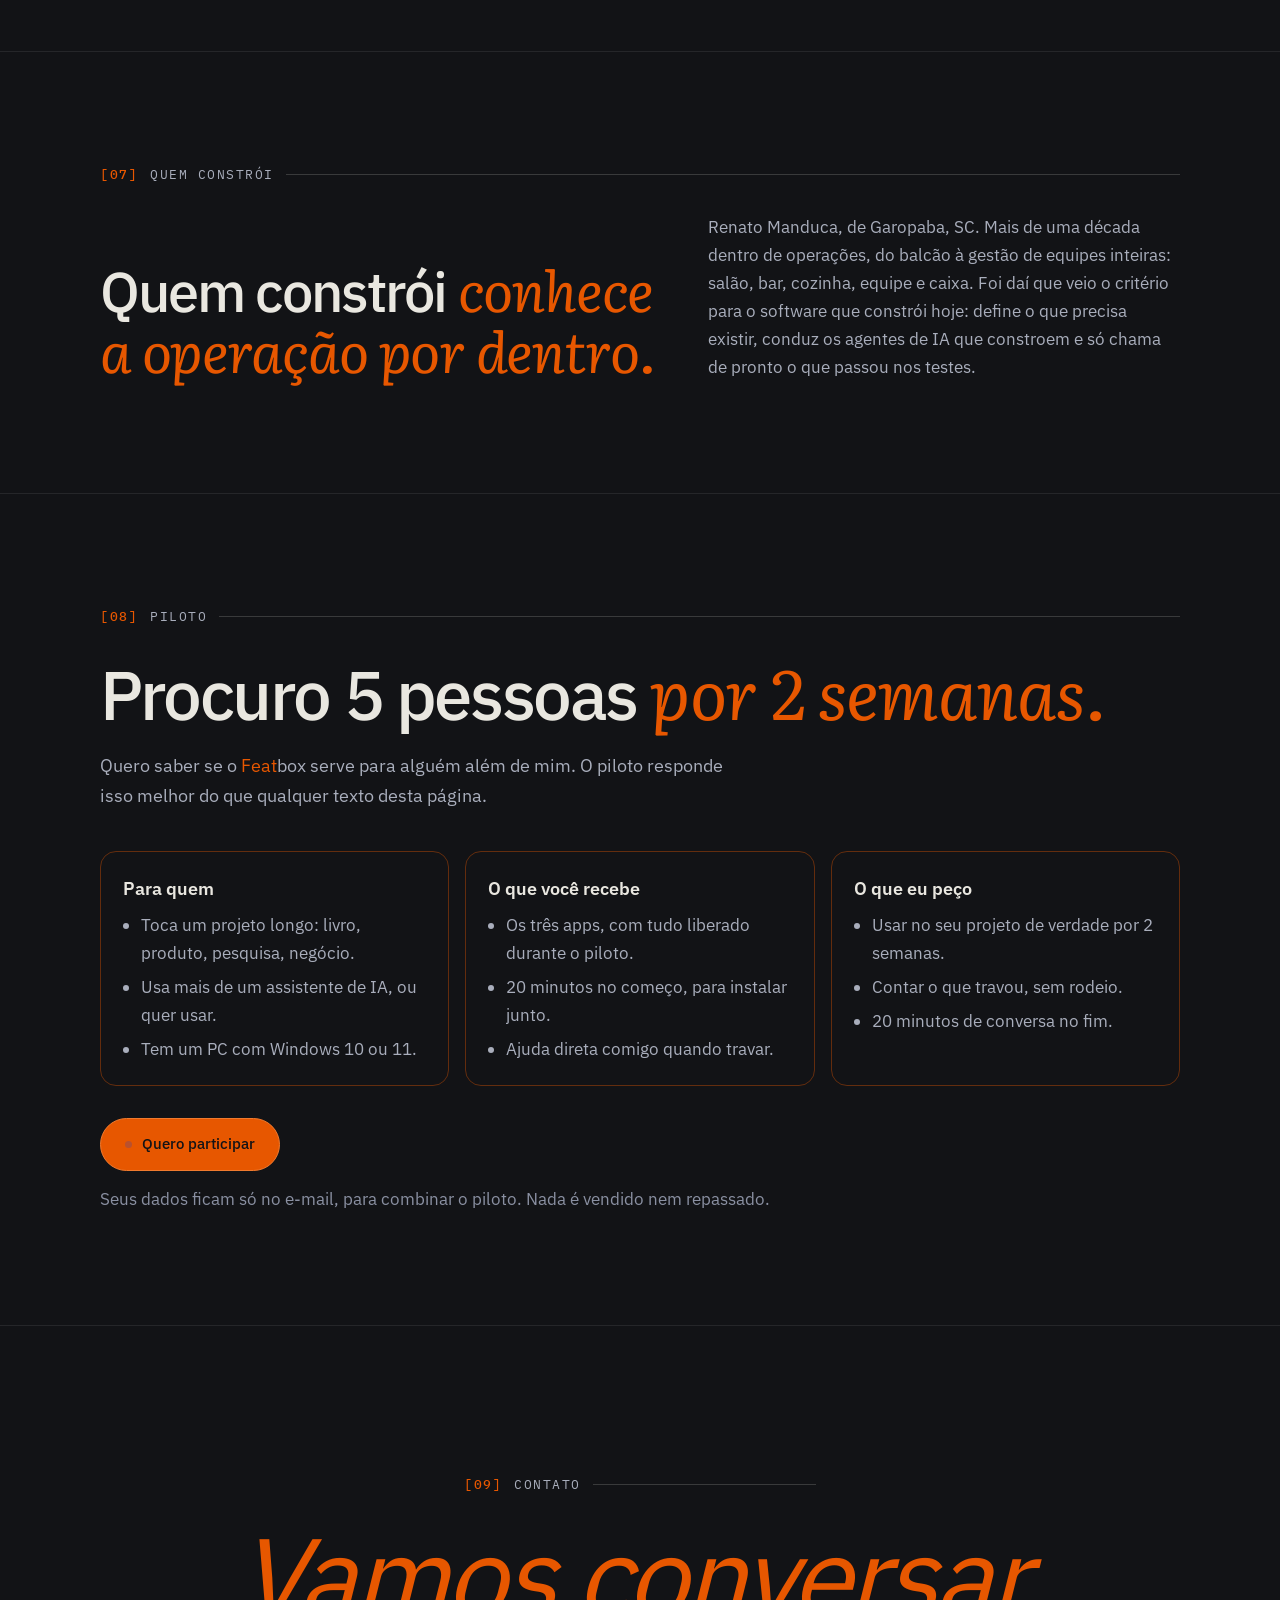
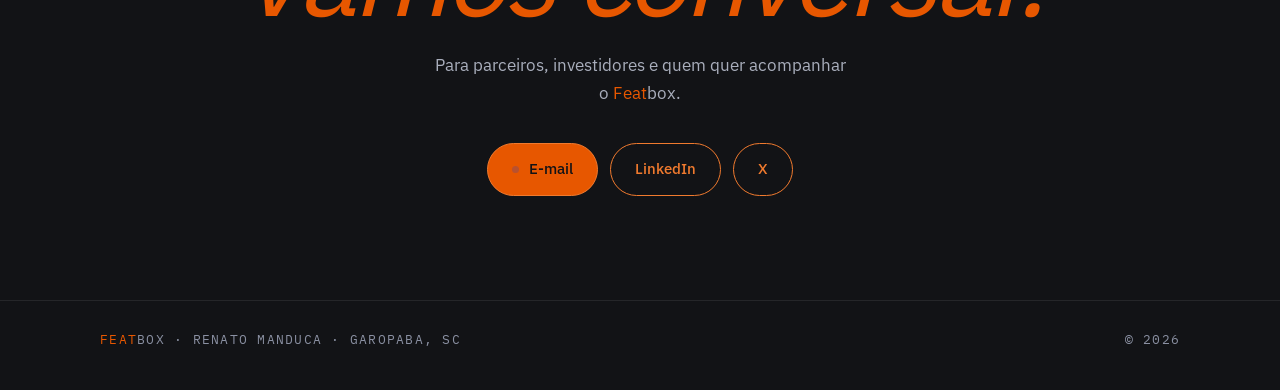
==== commit 6ecb268a: "featbox: alinhar familia 3-6-9 e simplificar apresentacao do piloto" ====
--- a/index.html
+++ b/index.html
@@ -4,7 +4,7 @@
 <meta charset="utf-8">
 <meta name="viewport" content="width=device-width, initial-scale=1, viewport-fit=cover">
 <title>Featbox · Trabalhar com IA sem perder o controle</title>
-<meta name="description" content="Featbox: FeatDesk, FeatReader e FeatRoom. Cada IA com uma função, toda decisão registrada e aprovada pela pessoa, nenhum provedor com acesso ao projeto inteiro. Versão 0.5.3 para Windows; lista de espera para o piloto.">
+<meta name="description" content="FeatReader, FeatDesk e FeatRoom: leia documentos, organize notas e acompanhe decisões em projetos com IA. Versão 0.5.3 em avaliação para Windows. Inscreva-se no piloto.">
 <meta name="theme-color" content="#121316">
 <meta property="og:type" content="website">
 <meta property="og:locale" content="pt_BR">
@@ -25,12 +25,12 @@
 <meta name="twitter:description" content="Ferramentas para trabalhar com IA sem perder o controle. Versão 0.5.3; lista de espera para o piloto.">
 <meta name="twitter:image" content="https://featbox.github.io/assets/og-featbox.png">
 <link rel="icon" href="/favicon.ico" sizes="48x48">
-<link rel="icon" href="/assets/marcas/featbox-t3-favicon.svg" type="image/svg+xml">
+<link rel="icon" href="/assets/marcas/featbox.svg" type="image/svg+xml">
 <link rel="icon" href="/assets/icones/favicon-32.png" type="image/png" sizes="32x32">
 <link rel="icon" href="/assets/icones/favicon-16.png" type="image/png" sizes="16x16">
 <link rel="apple-touch-icon" href="/assets/icones/apple-touch-icon.png">
 <link rel="manifest" href="/site.webmanifest">
-<script type="application/ld+json">{"@context": "https://schema.org", "@type": "SoftwareApplication", "name": "Featbox", "applicationCategory": "ProductivityApplication", "operatingSystem": "Windows 10, Windows 11", "softwareVersion": "0.5.3", "description": "Pacote de três apps locais para trabalhar com várias IAs sem perder o controle: notas em Markdown (FeatDesk), leitor com cadernos (FeatReader) e registro de decisões encadeado por SHA-256 (FeatRoom).", "inLanguage": "pt-BR", "url": "https://featbox.github.io/", "image": "https://featbox.github.io/assets/og-featbox.png", "author": {"@type": "Person", "name": "Renato Manduca", "address": {"@type": "PostalAddress", "addressLocality": "Garopaba", "addressRegion": "SC", "addressCountry": "BR"}}}</script>
+<script type="application/ld+json">{"@context": "https://schema.org", "@type": "SoftwareApplication", "name": "Featbox", "applicationCategory": "ProductivityApplication", "operatingSystem": "Windows 10, Windows 11", "softwareVersion": "0.5.3", "description": "Três ferramentas para Windows: leitura e anotações (FeatReader), organização de notas (FeatDesk) e histórico de decisões (FeatRoom). Versão 0.5.3 em avaliação.", "inLanguage": "pt-BR", "url": "https://featbox.github.io/", "image": "https://featbox.github.io/assets/og-featbox.png", "author": {"@type": "Person", "name": "Renato Manduca", "address": {"@type": "PostalAddress", "addressLocality": "Garopaba", "addressRegion": "SC", "addressCountry": "BR"}}}</script>
 <!-- seo:fim -->
 <link rel="alternate" hreflang="pt-BR" href="https://featbox.github.io/">
 <link rel="alternate" hreflang="en" href="https://featbox.github.io/en/">
@@ -151,10 +151,10 @@
 .top .brand{grid-column:2}.cta-wrap{grid-column:3;justify-self:end;display:flex;align-items:center;gap:6px;white-space:nowrap}@media (max-width:480px){.top .cta{display:none}.lang{margin-left:0}}
 .lang{display:inline-flex;gap:6px;margin-left:12px;font-family:var(--f-mono);font-size:12.5px;letter-spacing:.08em}.lang a{color:var(--text-3);text-decoration:none;padding:4px 6px;border-radius:6px}.lang a[aria-current]{color:var(--text);background:var(--bg-3)}
 .feat{color:var(--dot);font:inherit;letter-spacing:inherit}
-.tool-txt{display:grid;grid-template-columns:1fr auto;gap:20px;align-items:center}.tool-txt h3{margin:6px 0 10px}.app-mark-lg{width:72px;height:72px;align-self:center}
+.tool-txt{display:grid;grid-template-columns:minmax(0,1fr) auto;gap:20px;align-items:center}.tool-txt h3{margin:6px 0 10px}.app-mark-lg{width:112px;height:112px;align-self:center;justify-self:end;display:block}@media(max-width:640px){.tool-txt{grid-template-columns:minmax(0,1fr) 84px;gap:8px 14px}.tool-txt>div{display:contents}.tool-txt .role{grid-column:1;grid-row:1}.tool-txt h3{grid-column:1;grid-row:2;font-size:clamp(24px,7vw,30px)}.tool-txt p{grid-column:1/-1;grid-row:3}.app-mark-lg{width:84px;height:84px;max-width:none;grid-column:2;grid-row:1/3}}
 .frame.shot{display:block;aspect-ratio:auto;padding:0;background:var(--bg);overflow:hidden;margin:0}
 .frame.shot img{display:block;width:100%;height:auto;border-radius:0}
-.frame.shot .cap{display:block;padding:8px 12px;font-family:var(--f-mono);font-size:12px;letter-spacing:.06em;color:var(--text-3);border-top:1px solid var(--line)}
+.frame.shot .cap{position:static;display:block;padding:8px 12px;font-family:var(--f-mono);font-size:12px;letter-spacing:.06em;color:var(--text-3);border-top:1px solid var(--line)}
 .proofs{margin-top:48px;display:grid;gap:16px;grid-template-columns:repeat(auto-fit,minmax(260px,1fr))}
 .proof{background:var(--bg-2);border:1px solid var(--line);border-radius:16px;padding:22px;display:flex;flex-direction:column;gap:10px;align-items:flex-start}
 .proof h3{margin:0;font-size:19px;line-height:1.3}
@@ -222,7 +222,7 @@
   .tools{grid-template-columns:1fr;gap:28px}
   .tool{display:grid;grid-template-columns:minmax(0,1.7fr) minmax(0,1fr);grid-template-areas:"frame ." "frame head" "frame role" "frame title" "frame text" "frame .";grid-template-rows:1fr auto auto auto auto 1fr;column-gap:48px;row-gap:14px;padding:32px}
   .tool .frame{grid-area:frame;align-self:center;margin-bottom:0}
-  .tool .head{grid-area:head;align-self:end}
+  .tool .head{grid-column:2;grid-row:2;align-self:end}.tool-txt{grid-column:2;grid-row:3/6;min-width:0}.tool:nth-child(even) .head,.tool:nth-child(even) .tool-txt{grid-column:1}
   .tool .role{grid-area:role}.tool h3{grid-area:title}.tool p{grid-area:text}
   .tool:nth-child(even){grid-template-columns:minmax(0,1fr) minmax(0,1.7fr);grid-template-areas:". frame" "head frame" "role frame" "title frame" "text frame" ". frame"}
   .tool h3{font-size:36px}.tool p{font-size:17px}
@@ -244,7 +244,7 @@
 <header class="top">
   <div class="wrap">
     <nav aria-label="Seções"><a href="#proposta">Proposta</a><a href="#ferramentas">Ferramentas</a><a href="#provas">Na prática</a><a href="#estado">Estado</a><a href="#piloto">Piloto</a></nav>
-    <a class="brand" href="#topo" aria-label="Featbox, início"><img src="assets/marcas/featbox-t3-favicon.svg" alt="" width="30" height="30"><span><span class="feat">Feat</span>box</span></a>
+    <a class="brand" href="#topo" aria-label="Featbox, início"><img src="assets/marcas/featbox.svg" alt="" width="30" height="30"><span><span class="feat">Feat</span>box</span></a>
     <span class="cta-wrap"><a class="cta" href="#piloto">Quero testar</a><span class="lang"><a href="./" aria-current="page" hreflang="pt-BR">PT</a><a href="en/" hreflang="en" lang="en">EN</a></span></span>
   </div>
 </header>
@@ -255,7 +255,7 @@
       <div>
         <p class="kicker"><span>Pacote de ferramentas</span><span>0.5.3 · lista de espera</span></p>
         <h1 id="titulo" class="display">Trabalhar com IA <span class="l2 foil">sem perder o controle.</span></h1>
-        <p class="lead"><span class="feat">Feat</span>box é um pacote de ferramentas para quem toca projetos longos com vários assistentes de IA. <strong>Cada IA com a sua função, e a última palavra é sua.</strong></p>
+        <p class="lead">As conversas se acumulam, os arquivos se espalham e fica difícil lembrar por que algo mudou. A <span class="feat">Feat</span>box reúne três ferramentas para ler, organizar e acompanhar decisões em projetos com IA. <strong>Cada IA com a sua função, e a última palavra é sua.</strong></p>
         <div class="actions">
           <a class="btn btn-primary" href="#ferramentas"><span class="dot"></span>Ver as ferramentas</a>
           <a class="btn btn-ghost" href="#piloto">Quero testar</a>
@@ -273,19 +273,19 @@
   </section>
 
   <div class="ticker" aria-hidden="true"><div>
-    <span>Uma função para cada IA</span><span>A decisão é humana</span><span>Nenhum provedor vê tudo</span><span>Testado e documentado</span><span>Método antes de ferramenta</span>
-    <span>Uma função para cada IA</span><span>A decisão é humana</span><span>Nenhum provedor vê tudo</span><span>Testado e documentado</span><span>Método antes de ferramenta</span>
+    <span>Uma função para cada IA</span><span>A decisão é humana</span><span>Você escolhe o que compartilhar</span><span>Testado e documentado</span><span>Método antes de ferramenta</span>
+    <span>Uma função para cada IA</span><span>A decisão é humana</span><span>Você escolhe o que compartilhar</span><span>Testado e documentado</span><span>Método antes de ferramenta</span>
   </div></div>
 
   <section class="section" id="proposta" aria-labelledby="t-proposta">
     <div class="wrap">
       <p class="label"><b>[01]</b> A proposta</p>
       <h2 id="t-proposta" class="display reveal">Método antes <span class="foil">de ferramenta.</span></h2>
-      <p class="lead reveal">IA sem processo é automação de bagunça. O <span class="feat">Feat</span>box parte de três princípios e as ferramentas existem para cumpri-los.</p>
+      <p class="lead reveal">Retomar um projeto não deveria exigir reler semanas de conversa. A <span class="feat">Feat</span>box parte de três princípios para ajudar você a continuar de onde parou.</p>
       <div class="cols">
         <div class="col reveal"><span class="num foil">01</span><h3>Uma função para cada IA</h3><p>Cada assistente faz o que faz melhor: planejar, pesquisar, revisar. O contexto do projeto é o mesmo para todos.</p></div>
         <div class="col reveal"><span class="num foil">02</span><h3>A decisão é humana</h3><p>A IA propõe, pesquisa e executa. O que vira regra passa pela aprovação da pessoa e fica registrado com data e fonte.</p></div>
-        <div class="col reveal"><span class="num foil">03</span><h3>Nenhum provedor vê tudo</h3><p>Cada provedor recebe só o que a sua função pede. O projeto completo fica com você, em arquivos seus.</p></div>
+        <div class="col reveal"><span class="num foil">03</span><h3>Você escolhe o que compartilhar</h3><p>Seu projeto fica em arquivos no seu computador. Ao trabalhar com um assistente, você decide quais informações compartilhar.</p></div>
       </div>
     </div>
   </section>
@@ -294,28 +294,28 @@
     <div class="wrap">
       <p class="label"><b>[02]</b> As ferramentas</p>
       <h2 id="t-ferramentas" class="display reveal">Três ferramentas, <span class="foil">um mesmo jeito de trabalhar.</span></h2>
-      <p class="lead reveal">Os nomes seguem uma regra simples: Feat + a função. As telas abaixo são capturas de demonstração (pele Featbox); o instalador atual é 0.5.3.</p>
+      <p class="lead reveal">Comece pela leitura, organize o trabalho e acompanhe as decisões. As capturas mostram a versão 0.5.3 com dados de demonstração; os símbolos ao lado apresentam a identidade atual.</p>
       <div class="tools">
+        <article class="tool reveal" aria-labelledby="t-reader">
+          <div class="head"><span class="idx">FB/01</span><span class="badge">0.5.3</span></div>
+          <figure class="frame shot"><img src="assets/telas/featreader.webp" alt="FeatReader na pasta de notas, pronto para abrir um documento e criar o caderno dele" width="1400" height="886" loading="lazy"><figcaption class="cap">Captura 0.5.3 · dados de demonstração · identidade anterior</figcaption></figure>
+          <div class="tool-txt"><div><span class="role">O leitor</span>
+          <h3 id="t-reader"><span class="feat">Feat</span>Reader</h3>
+          <p>Leia documentos, faça destaques e guarde notas e áudios no caderno de cada leitura. Abre md, txt, pdf e docx, com leitura em voz no seu computador. Grátis.</p></div><img class="app-mark-lg" src="assets/marcas/featreader.svg" alt="" width="112" height="112"></div>
+        </article>
         <article class="tool reveal" aria-labelledby="t-desk">
-          <div class="head"><span class="idx">FB/01</span><span class="badge">0.5.3</span></div>
-          <figure class="frame shot"><img src="assets/telas/featdesk.webp" alt="FeatDesk com cinco notas de demonstração, filtros por estado e a lista das alteradas por último" width="1400" height="886" loading="lazy"><figcaption class="cap">Tela real · dados de demonstração · 0.5.3</figcaption></figure>
+          <div class="head"><span class="idx">FB/02</span><span class="badge">0.5.3</span></div>
+          <figure class="frame shot"><img src="assets/telas/featdesk.webp" alt="FeatDesk com cinco notas de demonstração, filtros por estado e a lista das alteradas por último" width="1400" height="886" loading="lazy"><figcaption class="cap">Captura 0.5.3 · dados de demonstração · identidade anterior</figcaption></figure>
           <div class="tool-txt"><div><span class="role">A mesa de trabalho</span>
           <h3 id="t-desk"><span class="feat">Feat</span>Desk</h3>
-          <p>Notas em Markdown numa pasta sua, em três estados: Pesquisa, Trabalho e Exportar. Busca em tudo, e o app não acessa a internet.</p></div><img class="app-mark-lg" src="assets/marcas/featdesk.svg" alt="" width="72" height="72"></div>
-        </article>
-        <article class="tool reveal" aria-labelledby="t-reader">
-          <div class="head"><span class="idx">FB/02</span><span class="badge">0.5.3</span></div>
-          <figure class="frame shot"><img src="assets/telas/featreader.webp" alt="FeatReader na pasta de notas, pronto para abrir um documento e criar o caderno dele" width="1400" height="886" loading="lazy"><figcaption class="cap">Tela real · dados de demonstração · 0.5.3</figcaption></figure>
-          <div class="tool-txt"><div><span class="role">O leitor</span>
-          <h3 id="t-reader"><span class="feat">Feat</span>Reader</h3>
-          <p>Lê md, txt, pdf e docx. Cada documento ganha um caderno com destaques, notas e áudio, e a leitura em voz é feita no seu computador. Grátis.</p></div><img class="app-mark-lg" src="assets/marcas/featreader.svg" alt="" width="72" height="72"></div>
+          <p>Escreva e encontre suas notas numa pasta do seu computador. Organize o trabalho em Pesquisa, Trabalho e Exportar. Os arquivos continuam seus e podem ser abertos em outros editores.</p></div><img class="app-mark-lg" src="assets/marcas/featdesk.svg" alt="" width="112" height="112"></div>
         </article>
         <article class="tool reveal" aria-labelledby="t-room">
           <div class="head"><span class="idx">FB/03</span><span class="badge">0.5.3</span></div>
-          <figure class="frame shot"><img src="assets/telas/featroom-eventos.webp" alt="FeatRoom com a cadeia pessoal: um pedido de decisão, uma aprovação e uma recusa, e o selo de cadeia íntegra" width="1228" height="903" loading="lazy"><figcaption class="cap">Tela real · dados de demonstração · 0.5.3</figcaption></figure>
+          <figure class="frame shot"><img src="assets/telas/featroom-eventos.webp" alt="FeatRoom com a cadeia pessoal: um pedido de decisão, uma aprovação e uma recusa, e o selo de cadeia íntegra" width="1228" height="903" loading="lazy"><figcaption class="cap">Captura 0.5.3 · dados de demonstração · identidade anterior</figcaption></figure>
           <div class="tool-txt"><div><span class="role">A sala das decisões</span>
           <h3 id="t-room"><span class="feat">Feat</span>Room</h3>
-          <p>Cada pedido, aprovação e recusa entra numa cadeia com hash: dá para provar o que foi decidido e quando. Uma cadeia pessoal e uma por projeto.</p></div><img class="app-mark-lg" src="assets/marcas/featroom.svg" alt="" width="72" height="72"></div>
+          <p>Registre propostas, aprovações e recusas para retomar o motivo de cada decisão. Consulte o histórico pessoal ou do projeto e confira a integridade dos registros.</p></div><img class="app-mark-lg" src="assets/marcas/featroom.svg" alt="" width="112" height="112"></div>
         </article>
       </div>
     </div>
@@ -361,27 +361,24 @@
     <div class="wrap">
       <p class="label"><b>[05]</b> Na prática</p>
       <h2 id="t-provas" class="display reveal">O que já dá <span class="foil">para mostrar.</span></h2>
-      <p class="lead reveal">Aqui só entra o que funciona e dá para conferir, ou o que foi medido. O que ainda é hipótese fica de fora.</p>
+      <p class="lead reveal">Veja o que as telas de demonstração apresentam e o que você poderá avaliar no piloto.</p>
       <div class="proofs">
-        <article class="proof reveal"><span class="badge">demonstrado</span><h3>Nada sai do seu computador.</h3><p>Nenhuma função usa IA de nuvem nesta versão, e a tela Sobre de cada app declara isso. O <span class="feat">Feat</span>Desk bloqueia qualquer conexão de rede. O modelo de linguagem do <span class="feat">Feat</span>Room é opcional, vem desligado e só aceita um modelo rodando no próprio PC.</p></article>
+        <article class="proof reveal"><span class="badge">demonstrado</span><h3>Uma pasta sua como ponto de partida.</h3><p>Documentos, notas e registros ficam no seu computador. A versão 0.5.3 é apresentada para uso local; qualquer conteúdo que você compartilhe com outros assistentes depende das suas escolhas nesses serviços.</p></article>
         <article class="proof reveal"><span class="badge">demonstrado</span><h3>Só vira regra o que você aprova.</h3><p>A IA registra um pedido de decisão; você aprova ou recusa. Cada tipo de evento tem sua cor, e a recusa fica registrada tanto quanto a aprovação.</p></article>
-        <article class="proof reveal"><span class="badge">demonstrado</span><h3>Histórico que não se apaga.</h3><p>Cada evento guarda o SHA-256 do anterior, num arquivo que só cresce. O app confere a cadeia e mostra "cadeia íntegra". Se alguém mexer num registro antigo, a conferência acusa.</p></article>
+        <article class="proof reveal"><span class="badge">demonstrado</span><h3>Um histórico que você pode conferir.</h3><p>O app verifica a ligação entre os registros e informa se encontrou inconsistências. Essa conferência ajuda a identificar alterações; não impede a exclusão de arquivos nem substitui uma cópia de segurança.</p></article>
         <article class="proof reveal"><span class="badge">demonstrado</span><h3>O porquê fica junto do código.</h3><p>Cada módulo do projeto tem uma ficha curta do que faz. Quando entra código novo depois dela, o selo muda de "em dia" para "desatualizada", e você sabe em que a IA não deve mais confiar.</p></article>
-        <article class="proof reveal"><span class="badge">medido</span><h3>Quanto custa trabalhar com IA.</h3><p>Numa semana real de trabalho (17 a 23/10/2026): cerca de 650 milhões de tokens em 33 sessões. Em média, a IA relia 380 mil tokens a cada resposta. O custo maior vem de conversa longa, não de código.</p><span class="src">medidor de custos em teste; entra no pacote</span></article>
-        <article class="proof reveal"><span class="badge">medido</span><h3>Testado antes de chamar de pronto.</h3><p>42 testes no <span class="feat">Feat</span>Desk, 48 no <span class="feat">Feat</span>Reader e 4 da cadeia do <span class="feat">Feat</span>Room, mais um teste de cada app já instalado. Arquivos em formatos abertos: se o <span class="feat">Feat</span>box sumir amanhã, suas notas continuam abrindo.</p></article>
-      </div>
-      <figure class="frame shot proof-shot reveal"><img src="assets/telas/featroom-fichas.webp" alt="FeatRoom mostrando as fichas de três módulos de um site: duas em dia e uma desatualizada porque entrou código depois dela" width="1228" height="903" loading="lazy"><figcaption class="cap">Tela real · fichas de módulo de um projeto de demonstração · caminhos ocultados · 0.5.3</figcaption></figure>
+        <article class="proof reveal"><span class="badge">em desenvolvimento</span><h3>Entender o custo de retomar contexto.</h3><p>Conversas longas podem exigir que o assistente releia muita informação. Um medidor de uso está em teste para tornar esse consumo mais visível durante o trabalho.</p><span class="src">recurso em teste · economia ainda não demonstrada</span></article>
+        <article class="proof reveal"><span class="badge">em avaliação</span><h3>Seu trabalho continua acessível.</h3><p>As notas são arquivos em formatos abertos, numa pasta sua. Você pode abri-las em outros editores. O piloto vai ajudar a avaliar a experiência de instalação e uso em projetos reais.</p></article>
+      </div>
+      <figure class="frame shot proof-shot reveal"><img src="assets/telas/featroom-fichas.webp" alt="FeatRoom mostrando as fichas de três módulos de um site: duas em dia e uma desatualizada porque entrou código depois dela" width="1228" height="903" loading="lazy"><figcaption class="cap">Captura 0.5.3 · fichas de um projeto de demonstração · caminhos ocultados · identidade anterior</figcaption></figure>
       <details class="tech reveal">
-        <summary>Por dentro, para quem é técnico</summary>
+        <summary>Para quem quer conferir antes de testar</summary>
         <ul>
-          <li><b>Apps:</b> Electron, um processo por app, cada um com seus dados, trava de instância única e ícone na bandeja. Instalação por usuário, sem administrador.</li>
-          <li><b>Isolamento:</b> contextIsolation ligado, nodeIntegration desligado, sandbox ligado, CSP <code>default-src 'none'</code>. A interface não toca o disco: tudo passa por IPC validado.</li>
-          <li><b>Rede:</b> o <span class="feat">Feat</span>Desk bloqueia http(s) e ws na sessão; links abrem no navegador do sistema. Nenhuma função usa IA de nuvem nesta versão.</li>
-          <li><b>Registro de decisões:</b> <code>eventos.jsonl</code>, só acrescenta. Cada evento guarda o SHA-256 do anterior; o app recalcula a cadeia e mostra se está íntegra. Tipos: pedido, aprovação, recusa, mensagem, execução.</li>
-          <li><b>Várias IAs:</b> o registro é um arquivo de texto aberto dentro da pasta do projeto. Qualquer assistente que trabalhe no projeto lê o mesmo contexto e registra no mesmo formato; nenhum provedor recebe o projeto inteiro.</li>
-          <li><b>Fichas de módulo:</b> uma ficha curta por módulo, gerada a partir do código e ligada a um commit. Se entra um evento de execução depois dela, o selo vira "desatualizada".</li>
-          <li><b>Modelo local:</b> opcional, desligado por padrão, só em localhost (servidor compatível com a API da OpenAI, como o LM Studio).</li>
-          <li><b>Testes:</b> 42 (<span class="feat">Feat</span>Desk), 48 (<span class="feat">Feat</span>Reader), 4 da cadeia (<span class="feat">Feat</span>Room) e teste de fumaça de cada app instalado.</li>
+          <li><b>Compatibilidade:</b> Windows 10 ou 11. Versão 0.5.3 em avaliação; instalação por usuário.</li>
+          <li><b>Arquivos:</b> notas em Markdown e documentos nas suas pastas. Faça cópias de segurança como faria com qualquer projeto.</li>
+          <li><b>Decisões:</b> o histórico registra propostas, aprovações e recusas. A conferência de integridade aponta inconsistências entre registros.</li>
+          <li><b>Compartilhamento:</b> ao usar outros assistentes, confira o que você envia e as condições de cada serviço.</li>
+          <li><b>Em desenvolvimento:</b> memória local, perguntas ao projeto e medidor de uso. Esses recursos não são apresentados como entregas prontas.</li>
         </ul>
       </details>
     </div>
@@ -395,7 +392,7 @@
       <div class="state">
         <div><span><span class="t"><span class="feat">Feat</span>Reader</span><span class="s">Leitor com cadernos, destaques, notas e leitura em voz · grátis</span></span><span class="badge">0.5.3 · avaliação</span></div>
         <div><span><span class="t"><span class="feat">Feat</span>Desk</span><span class="s">Notas em Markdown numa pasta sua, sem rede · pacote pago</span></span><span class="badge">0.5.3 · avaliação</span></div>
-        <div><span><span class="t"><span class="feat">Feat</span>Room</span><span class="s">Cadeia verificável de decisões e fichas de módulo · pacote pago</span></span><span class="badge">0.5.3 · avaliação</span></div>
+        <div><span><span class="t"><span class="feat">Feat</span>Room</span><span class="s">Histórico de decisões e fichas de módulo · pacote pago</span></span><span class="badge">0.5.3 · avaliação</span></div>
         <div><span><span class="t">Memória local e "Perguntar ao projeto"</span><span class="s">Busca no seu projeto com um modelo rodando no PC</span></span><span class="badge">Em desenvolvimento</span></div>
         <div><span><span class="t">Preço e licença definitiva</span><span class="s">No piloto tudo fica liberado; o preço se define com quem usar</span></span><span class="badge">Depois do piloto</span></div>
       </div>
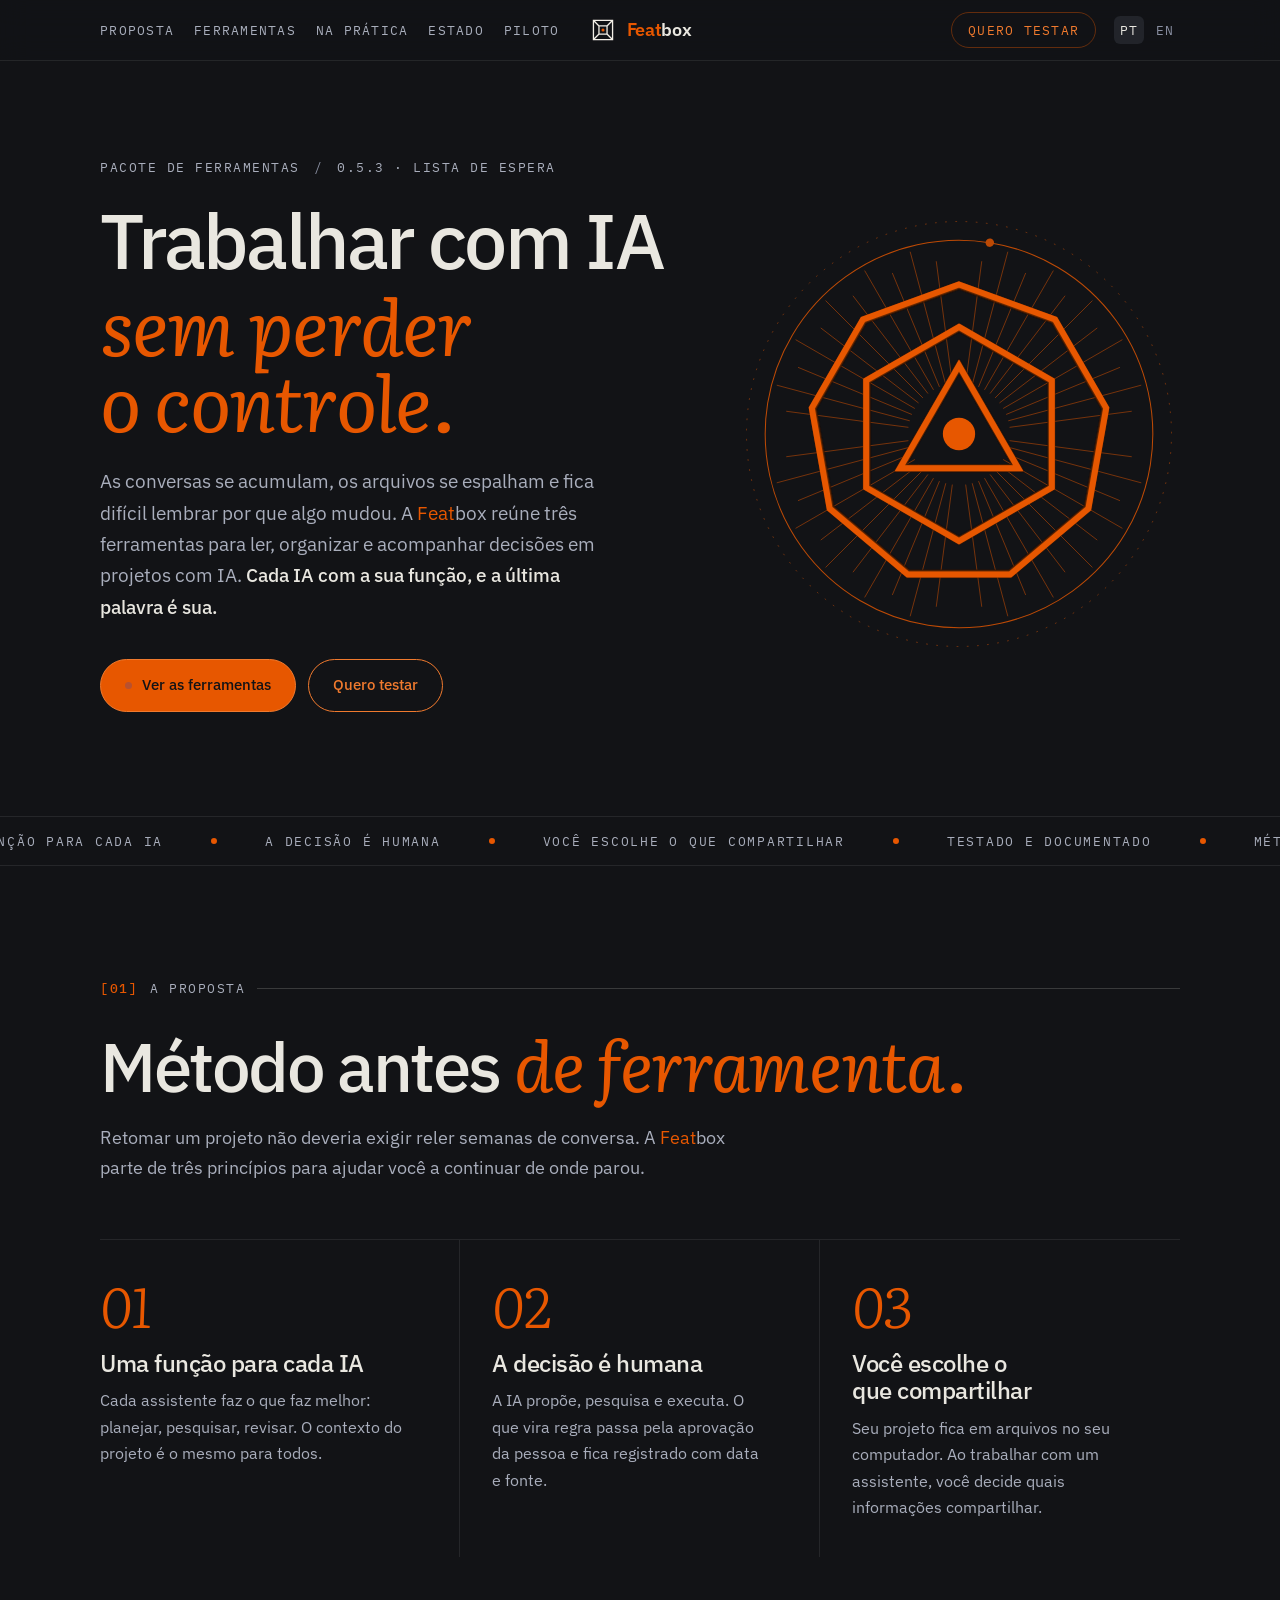
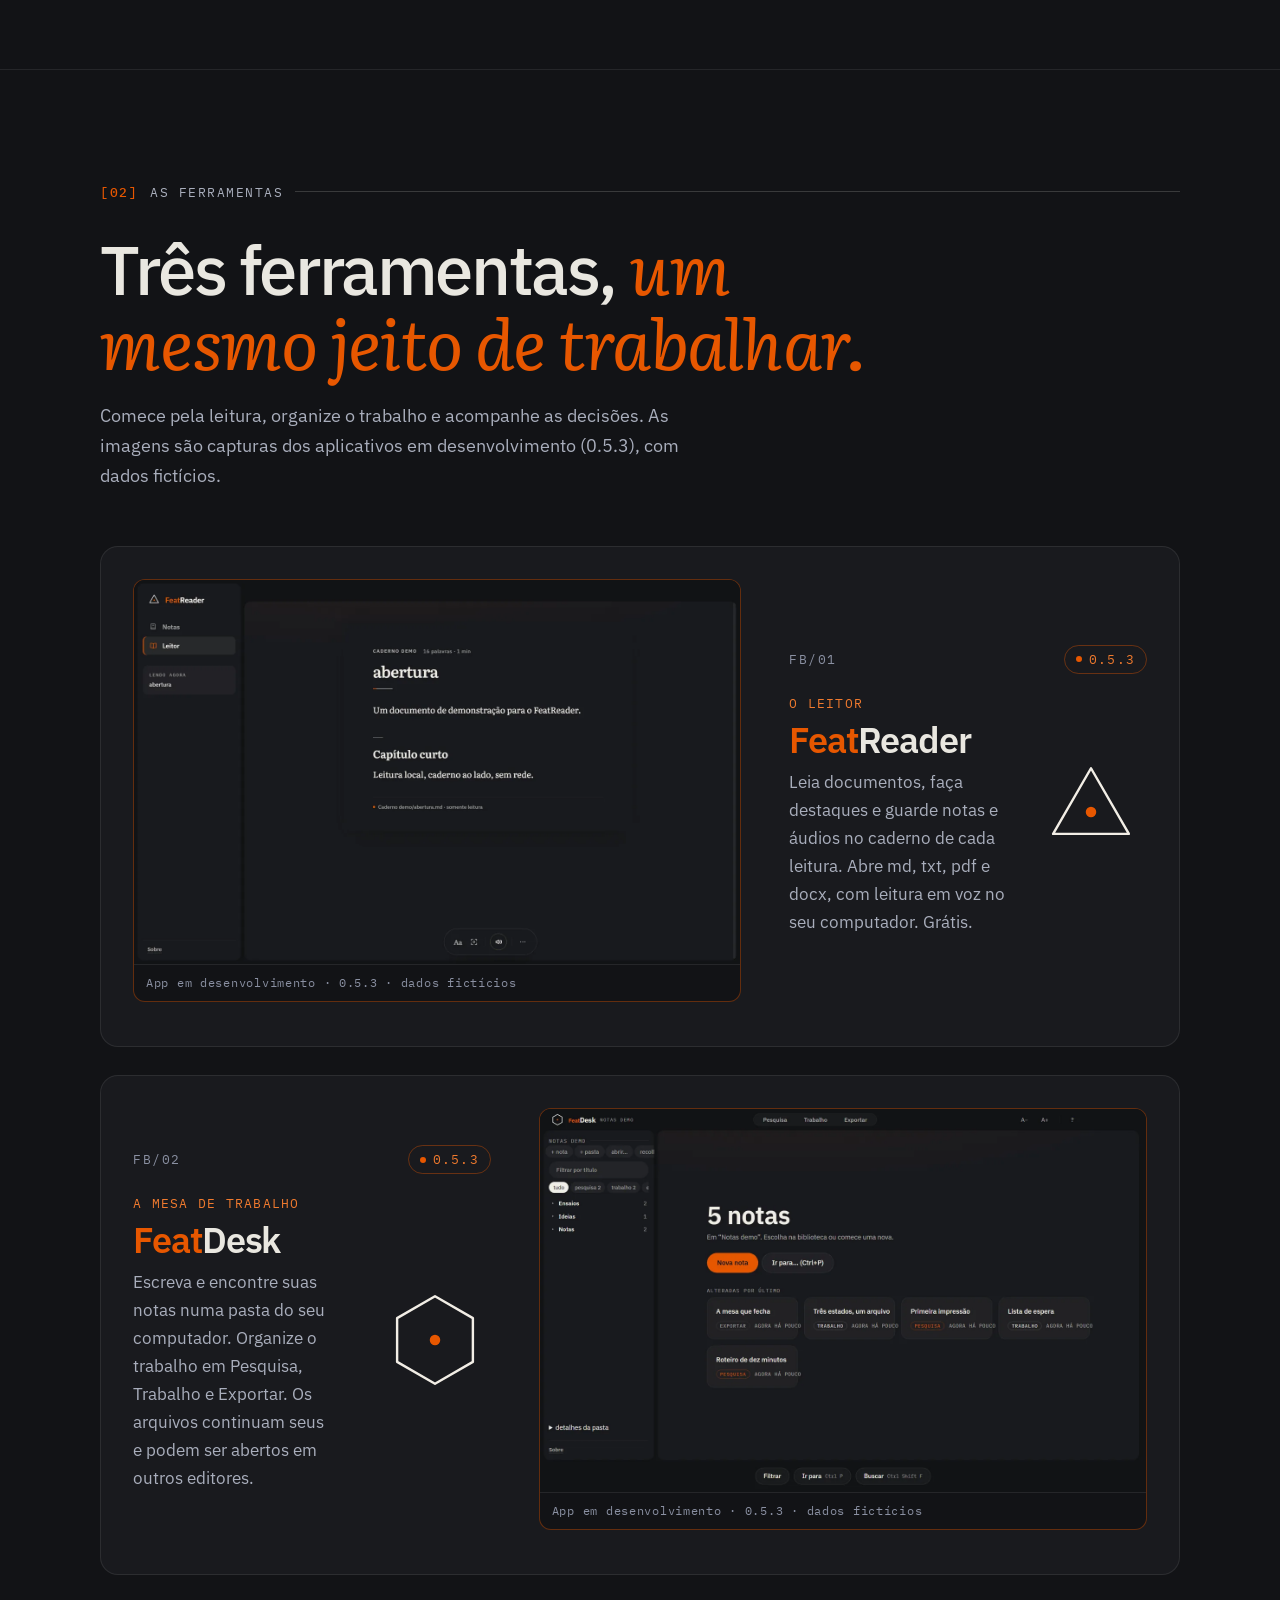
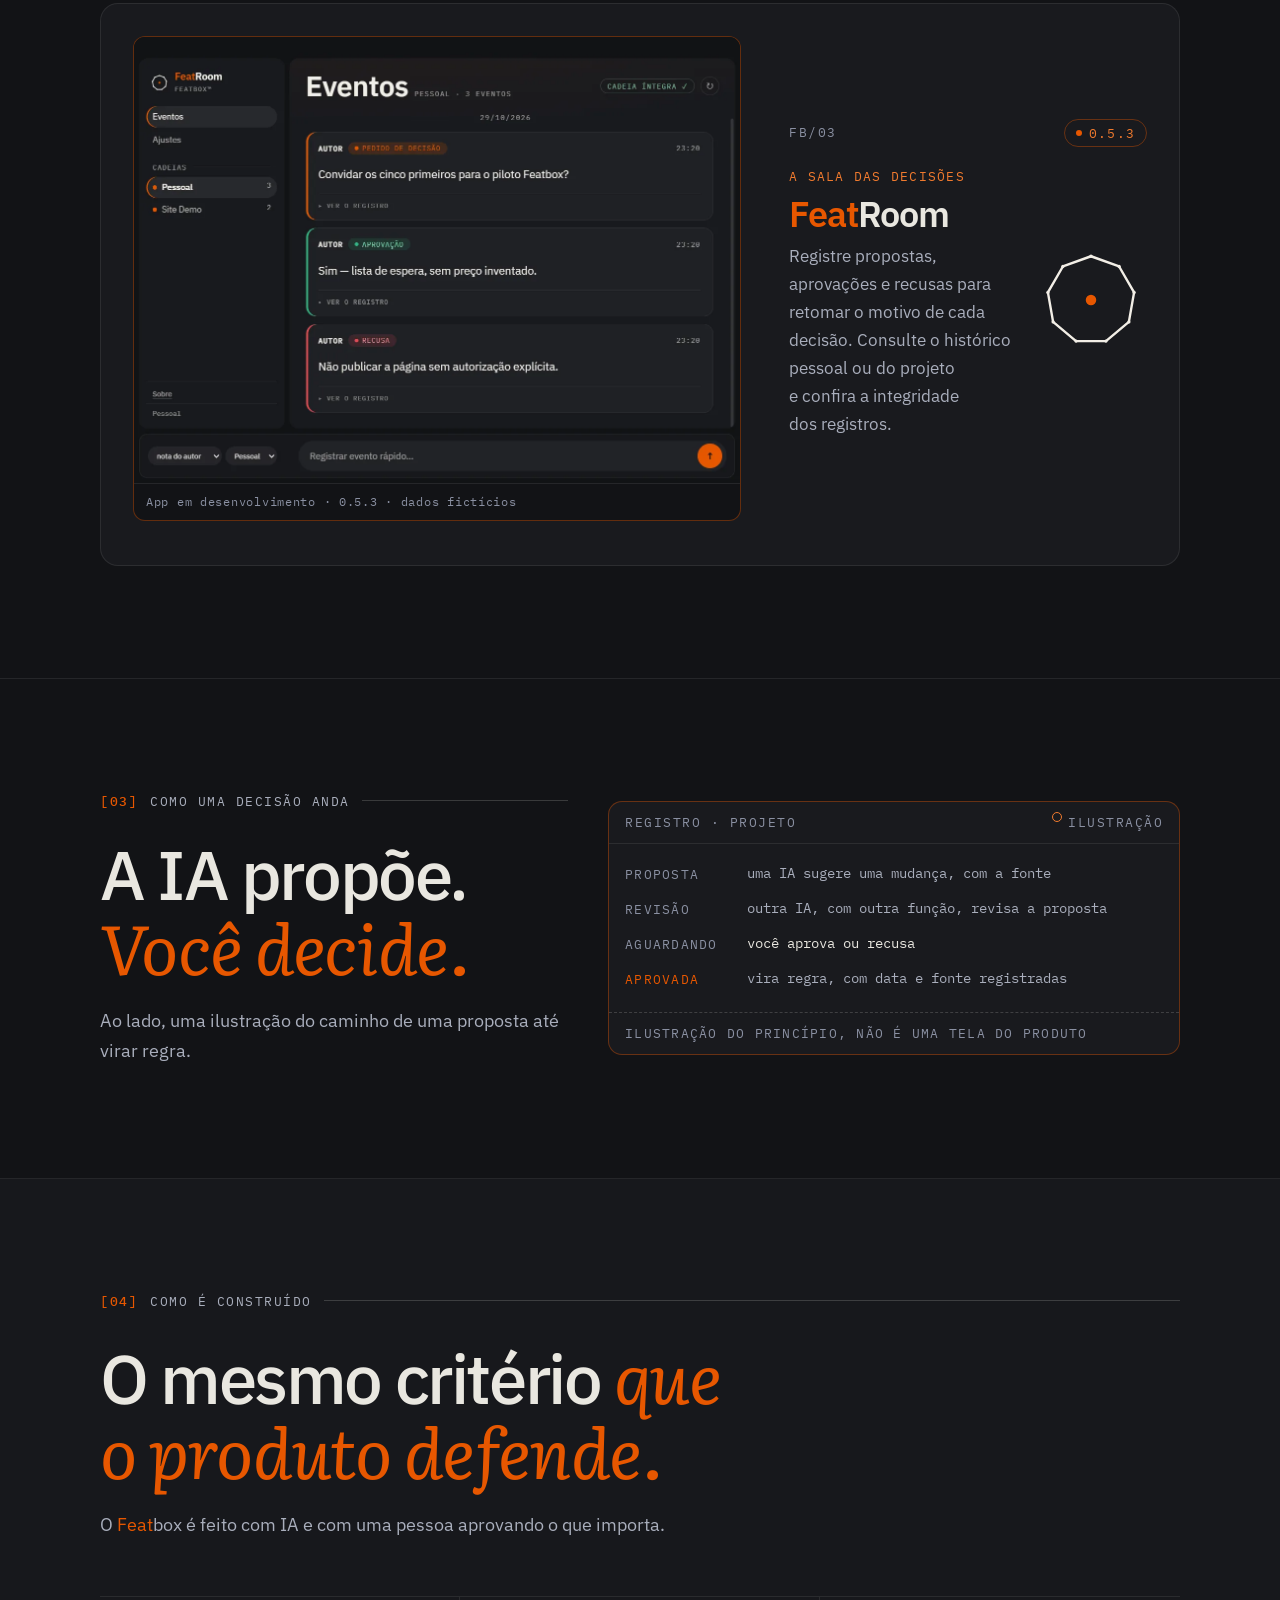
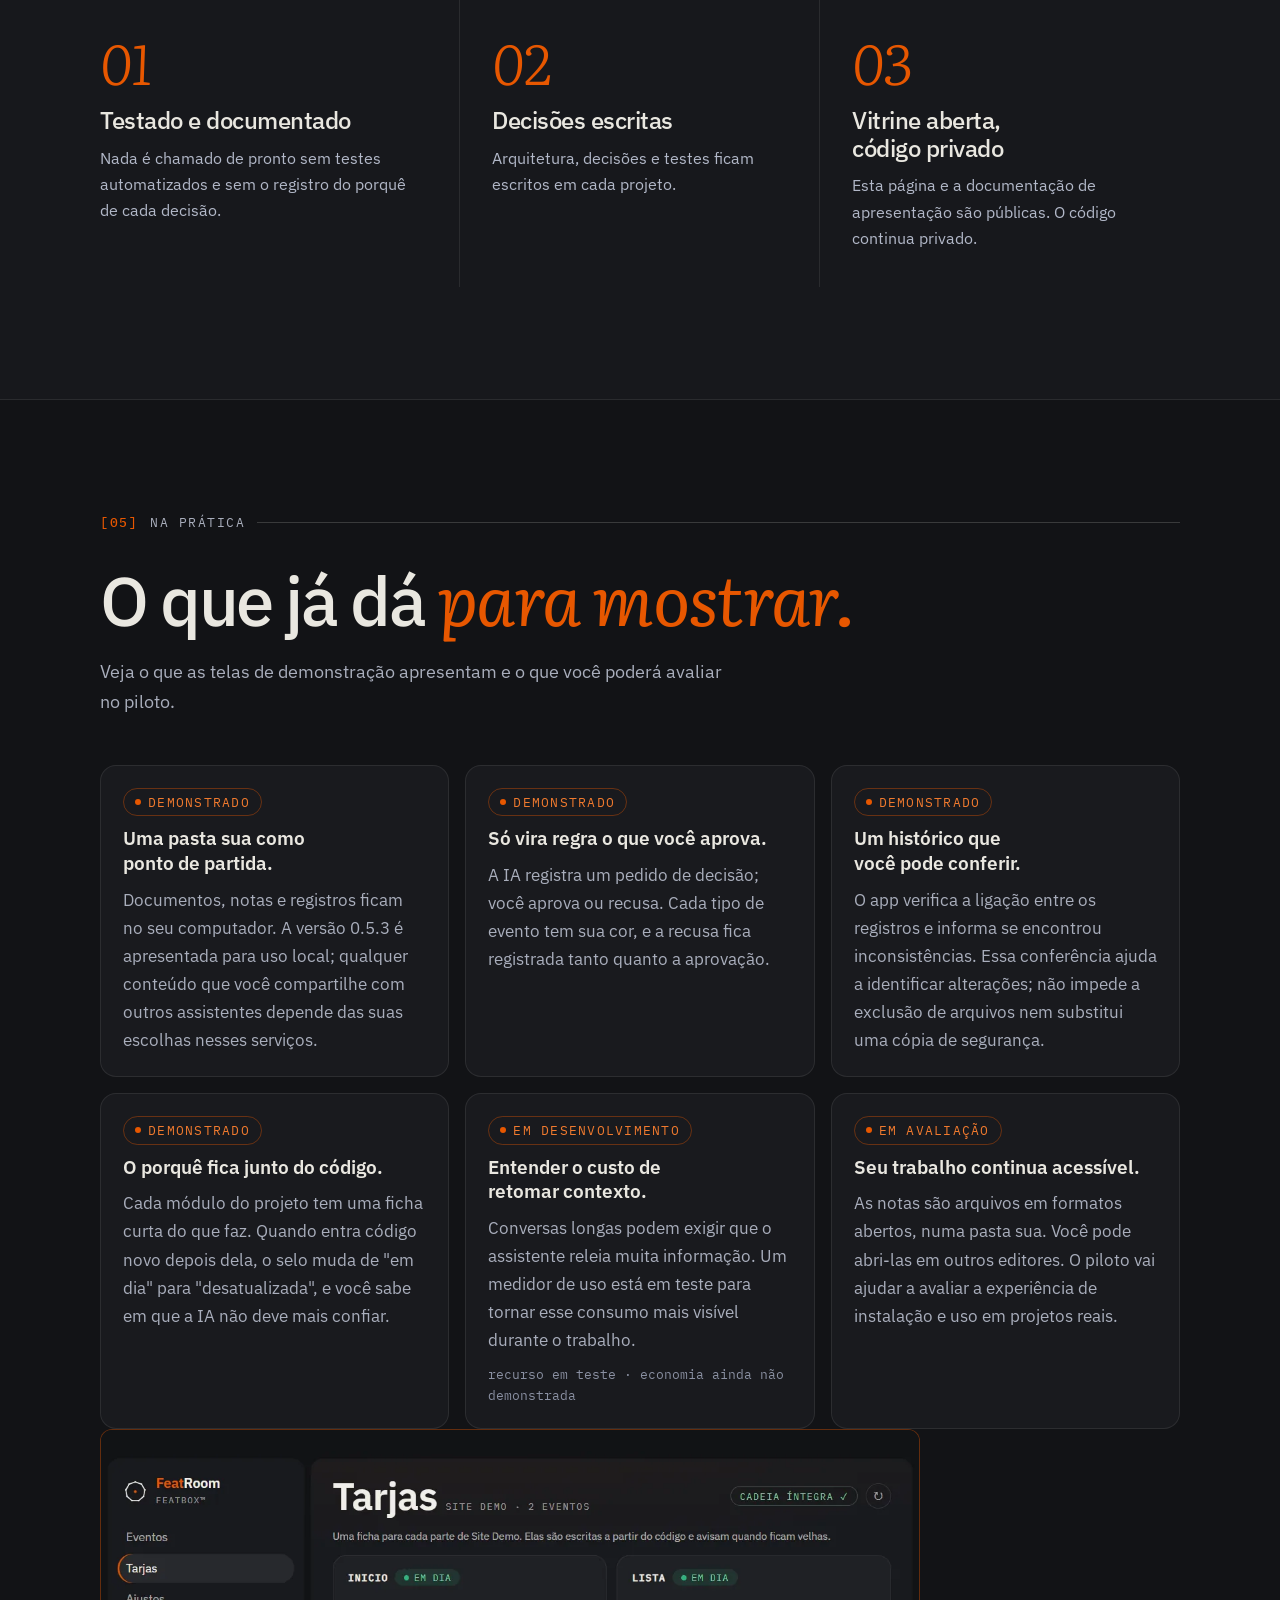
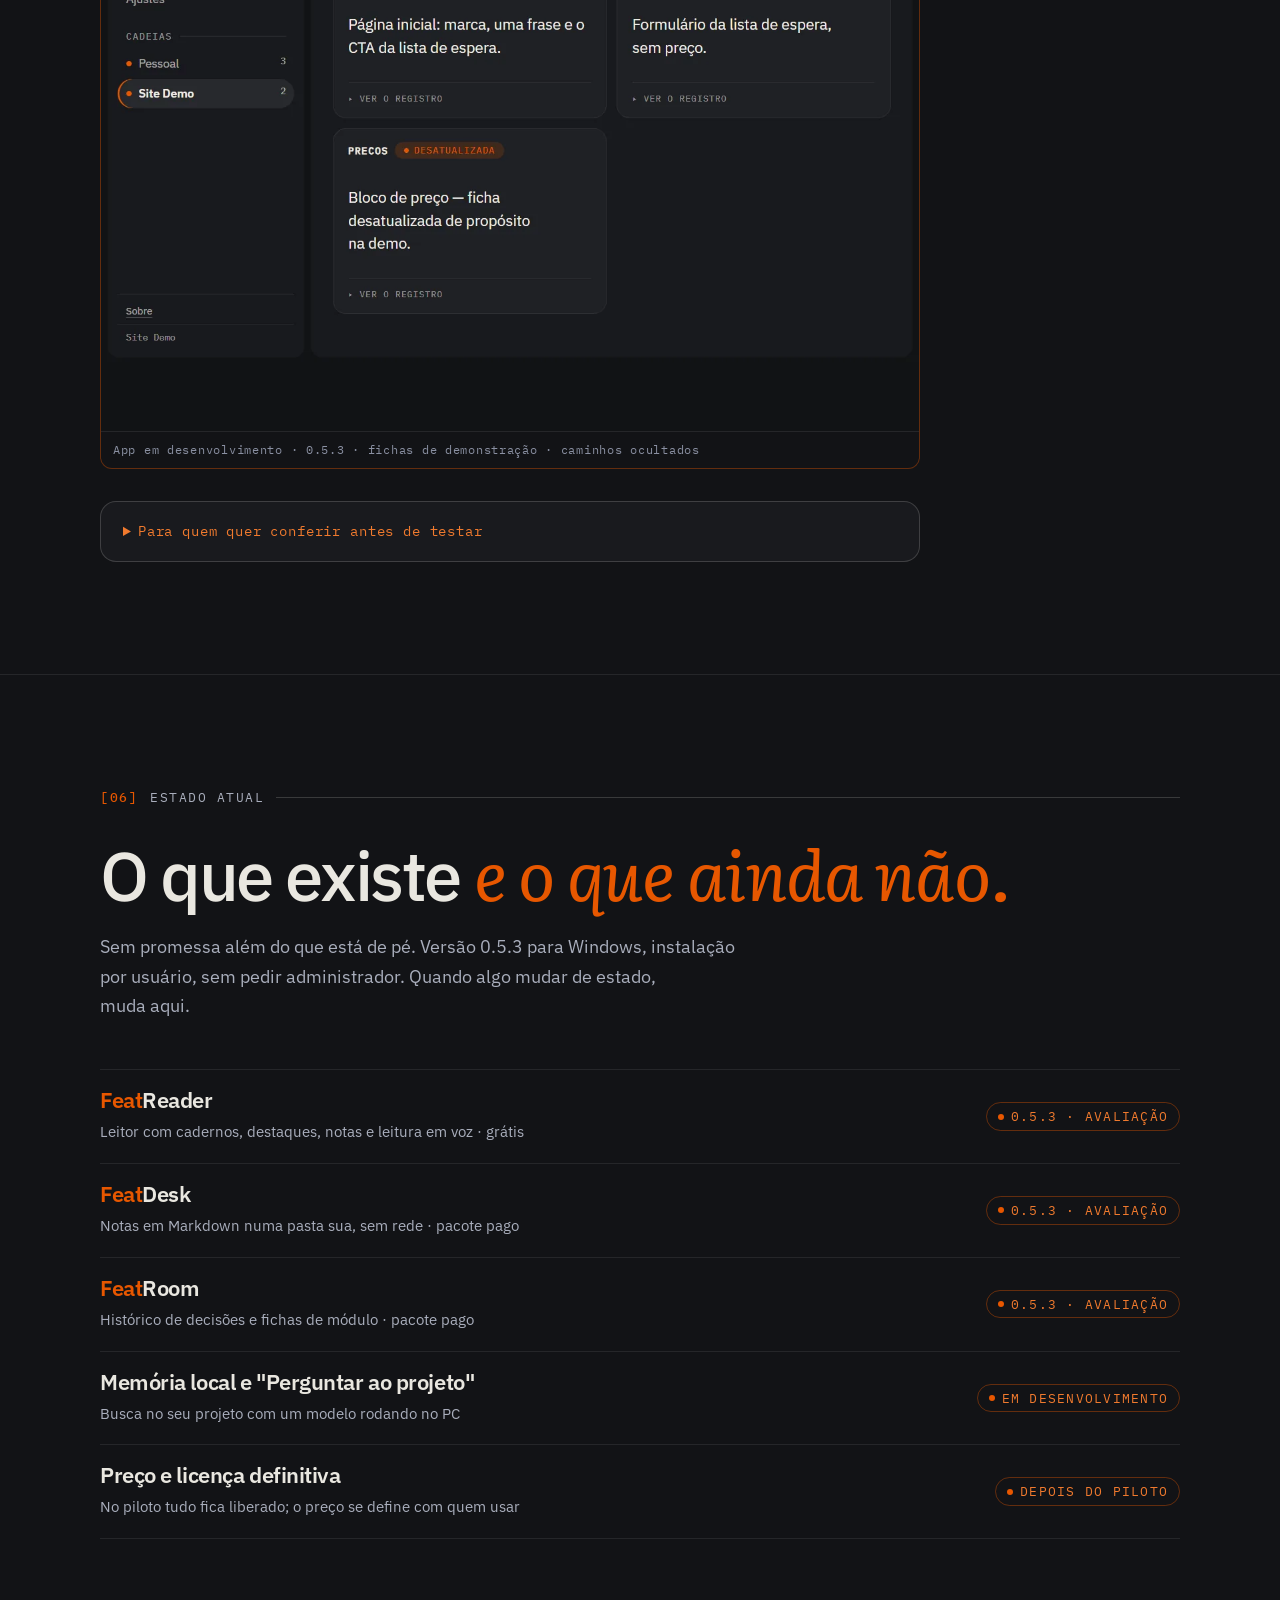
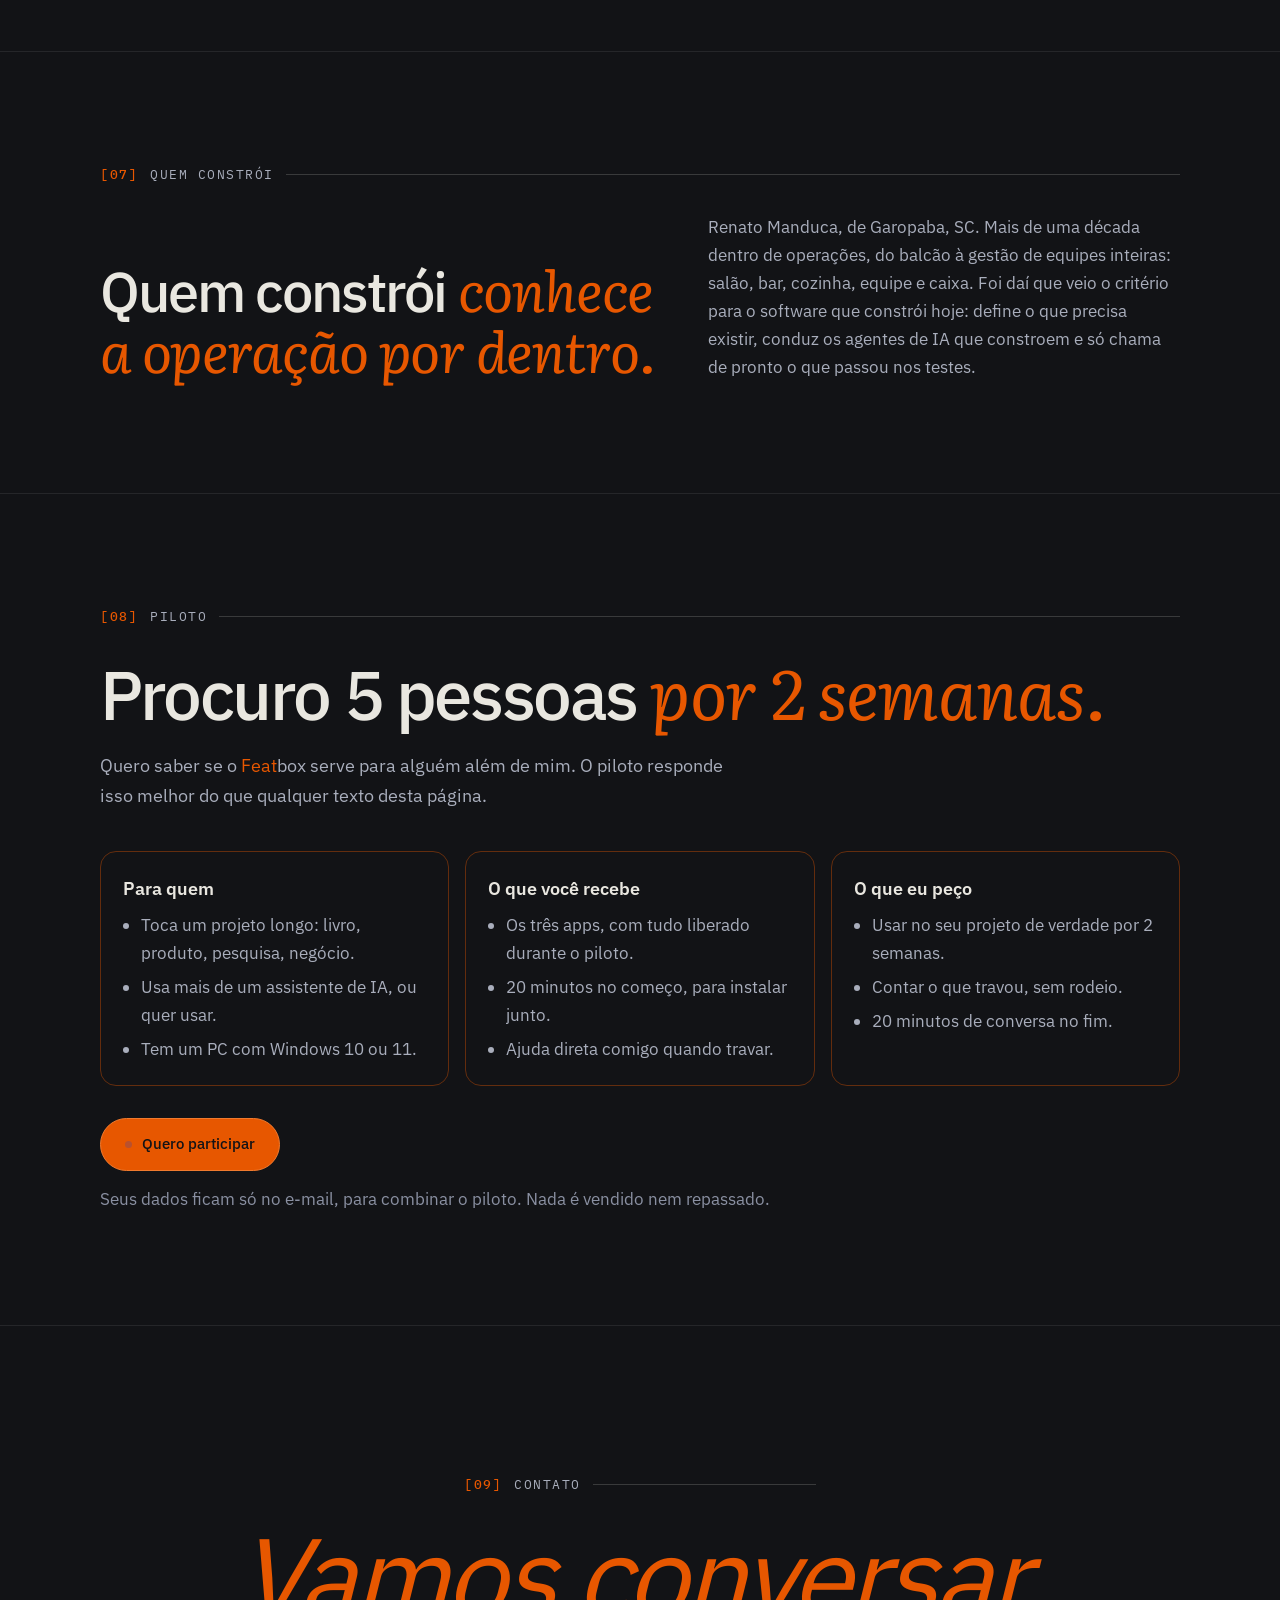
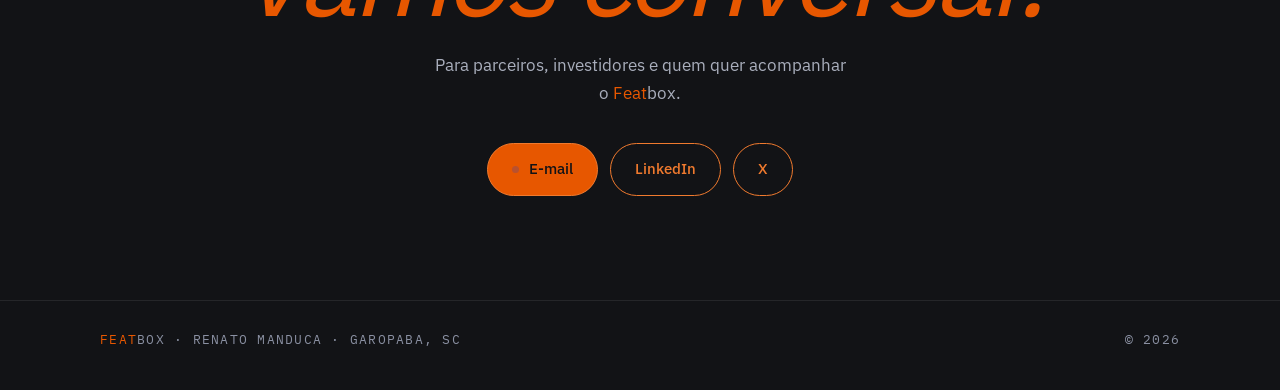
==== commit 2a97682e: "featbox: recapturar apps com marcas atuais e reforcar icones pequenos" ====
--- a/index.html
+++ b/index.html
@@ -25,7 +25,7 @@
 <meta name="twitter:description" content="Ferramentas para trabalhar com IA sem perder o controle. Versão 0.5.3; lista de espera para o piloto.">
 <meta name="twitter:image" content="https://featbox.github.io/assets/og-featbox.png">
 <link rel="icon" href="/favicon.ico" sizes="48x48">
-<link rel="icon" href="/assets/marcas/featbox.svg" type="image/svg+xml">
+<link rel="icon" href="/assets/marcas/featbox-sm.svg" type="image/svg+xml">
 <link rel="icon" href="/assets/icones/favicon-32.png" type="image/png" sizes="32x32">
 <link rel="icon" href="/assets/icones/favicon-16.png" type="image/png" sizes="16x16">
 <link rel="apple-touch-icon" href="/assets/icones/apple-touch-icon.png">
@@ -244,7 +244,7 @@
 <header class="top">
   <div class="wrap">
     <nav aria-label="Seções"><a href="#proposta">Proposta</a><a href="#ferramentas">Ferramentas</a><a href="#provas">Na prática</a><a href="#estado">Estado</a><a href="#piloto">Piloto</a></nav>
-    <a class="brand" href="#topo" aria-label="Featbox, início"><img src="assets/marcas/featbox.svg" alt="" width="30" height="30"><span><span class="feat">Feat</span>box</span></a>
+    <a class="brand" href="#topo" aria-label="Featbox, início"><img src="assets/marcas/featbox-sm.svg" alt="" width="30" height="30"><span><span class="feat">Feat</span>box</span></a>
     <span class="cta-wrap"><a class="cta" href="#piloto">Quero testar</a><span class="lang"><a href="./" aria-current="page" hreflang="pt-BR">PT</a><a href="en/" hreflang="en" lang="en">EN</a></span></span>
   </div>
 </header>
@@ -294,25 +294,25 @@
     <div class="wrap">
       <p class="label"><b>[02]</b> As ferramentas</p>
       <h2 id="t-ferramentas" class="display reveal">Três ferramentas, <span class="foil">um mesmo jeito de trabalhar.</span></h2>
-      <p class="lead reveal">Comece pela leitura, organize o trabalho e acompanhe as decisões. As capturas mostram a versão 0.5.3 com dados de demonstração; os símbolos ao lado apresentam a identidade atual.</p>
+      <p class="lead reveal">Comece pela leitura, organize o trabalho e acompanhe as decisões. As imagens são capturas dos aplicativos em desenvolvimento (0.5.3), com dados fictícios.</p>
       <div class="tools">
         <article class="tool reveal" aria-labelledby="t-reader">
           <div class="head"><span class="idx">FB/01</span><span class="badge">0.5.3</span></div>
-          <figure class="frame shot"><img src="assets/telas/featreader.webp" alt="FeatReader na pasta de notas, pronto para abrir um documento e criar o caderno dele" width="1400" height="886" loading="lazy"><figcaption class="cap">Captura 0.5.3 · dados de demonstração · identidade anterior</figcaption></figure>
+          <figure class="frame shot"><img src="assets/telas/featreader.webp?v=053-marca2" alt="FeatReader aberto em um documento de demonstração, com área de leitura e a marca triangular" width="1400" height="886" loading="lazy"><figcaption class="cap">App em desenvolvimento · 0.5.3 · dados fictícios</figcaption></figure>
           <div class="tool-txt"><div><span class="role">O leitor</span>
           <h3 id="t-reader"><span class="feat">Feat</span>Reader</h3>
           <p>Leia documentos, faça destaques e guarde notas e áudios no caderno de cada leitura. Abre md, txt, pdf e docx, com leitura em voz no seu computador. Grátis.</p></div><img class="app-mark-lg" src="assets/marcas/featreader.svg" alt="" width="112" height="112"></div>
         </article>
         <article class="tool reveal" aria-labelledby="t-desk">
           <div class="head"><span class="idx">FB/02</span><span class="badge">0.5.3</span></div>
-          <figure class="frame shot"><img src="assets/telas/featdesk.webp" alt="FeatDesk com cinco notas de demonstração, filtros por estado e a lista das alteradas por último" width="1400" height="886" loading="lazy"><figcaption class="cap">Captura 0.5.3 · dados de demonstração · identidade anterior</figcaption></figure>
+          <figure class="frame shot"><img src="assets/telas/featdesk.webp?v=053-marca2" alt="FeatDesk com cinco notas de demonstração, filtros por estado e a lista das alteradas por último" width="1400" height="886" loading="lazy"><figcaption class="cap">App em desenvolvimento · 0.5.3 · dados fictícios</figcaption></figure>
           <div class="tool-txt"><div><span class="role">A mesa de trabalho</span>
           <h3 id="t-desk"><span class="feat">Feat</span>Desk</h3>
           <p>Escreva e encontre suas notas numa pasta do seu computador. Organize o trabalho em Pesquisa, Trabalho e Exportar. Os arquivos continuam seus e podem ser abertos em outros editores.</p></div><img class="app-mark-lg" src="assets/marcas/featdesk.svg" alt="" width="112" height="112"></div>
         </article>
         <article class="tool reveal" aria-labelledby="t-room">
           <div class="head"><span class="idx">FB/03</span><span class="badge">0.5.3</span></div>
-          <figure class="frame shot"><img src="assets/telas/featroom-eventos.webp" alt="FeatRoom com a cadeia pessoal: um pedido de decisão, uma aprovação e uma recusa, e o selo de cadeia íntegra" width="1228" height="903" loading="lazy"><figcaption class="cap">Captura 0.5.3 · dados de demonstração · identidade anterior</figcaption></figure>
+          <figure class="frame shot"><img src="assets/telas/featroom-eventos.webp?v=053-marca2" alt="FeatRoom com a cadeia pessoal: um pedido de decisão, uma aprovação e uma recusa, e o selo de cadeia íntegra" width="1228" height="903" loading="lazy"><figcaption class="cap">App em desenvolvimento · 0.5.3 · dados fictícios</figcaption></figure>
           <div class="tool-txt"><div><span class="role">A sala das decisões</span>
           <h3 id="t-room"><span class="feat">Feat</span>Room</h3>
           <p>Registre propostas, aprovações e recusas para retomar o motivo de cada decisão. Consulte o histórico pessoal ou do projeto e confira a integridade dos registros.</p></div><img class="app-mark-lg" src="assets/marcas/featroom.svg" alt="" width="112" height="112"></div>
@@ -370,7 +370,7 @@
         <article class="proof reveal"><span class="badge">em desenvolvimento</span><h3>Entender o custo de retomar contexto.</h3><p>Conversas longas podem exigir que o assistente releia muita informação. Um medidor de uso está em teste para tornar esse consumo mais visível durante o trabalho.</p><span class="src">recurso em teste · economia ainda não demonstrada</span></article>
         <article class="proof reveal"><span class="badge">em avaliação</span><h3>Seu trabalho continua acessível.</h3><p>As notas são arquivos em formatos abertos, numa pasta sua. Você pode abri-las em outros editores. O piloto vai ajudar a avaliar a experiência de instalação e uso em projetos reais.</p></article>
       </div>
-      <figure class="frame shot proof-shot reveal"><img src="assets/telas/featroom-fichas.webp" alt="FeatRoom mostrando as fichas de três módulos de um site: duas em dia e uma desatualizada porque entrou código depois dela" width="1228" height="903" loading="lazy"><figcaption class="cap">Captura 0.5.3 · fichas de um projeto de demonstração · caminhos ocultados · identidade anterior</figcaption></figure>
+      <figure class="frame shot proof-shot reveal"><img src="assets/telas/featroom-fichas.webp?v=053-marca2" alt="FeatRoom mostrando as fichas de três módulos de um site: duas em dia e uma desatualizada porque entrou código depois dela" width="1228" height="903" loading="lazy"><figcaption class="cap">App em desenvolvimento · 0.5.3 · fichas de demonstração · caminhos ocultados</figcaption></figure>
       <details class="tech reveal">
         <summary>Para quem quer conferir antes de testar</summary>
         <ul>
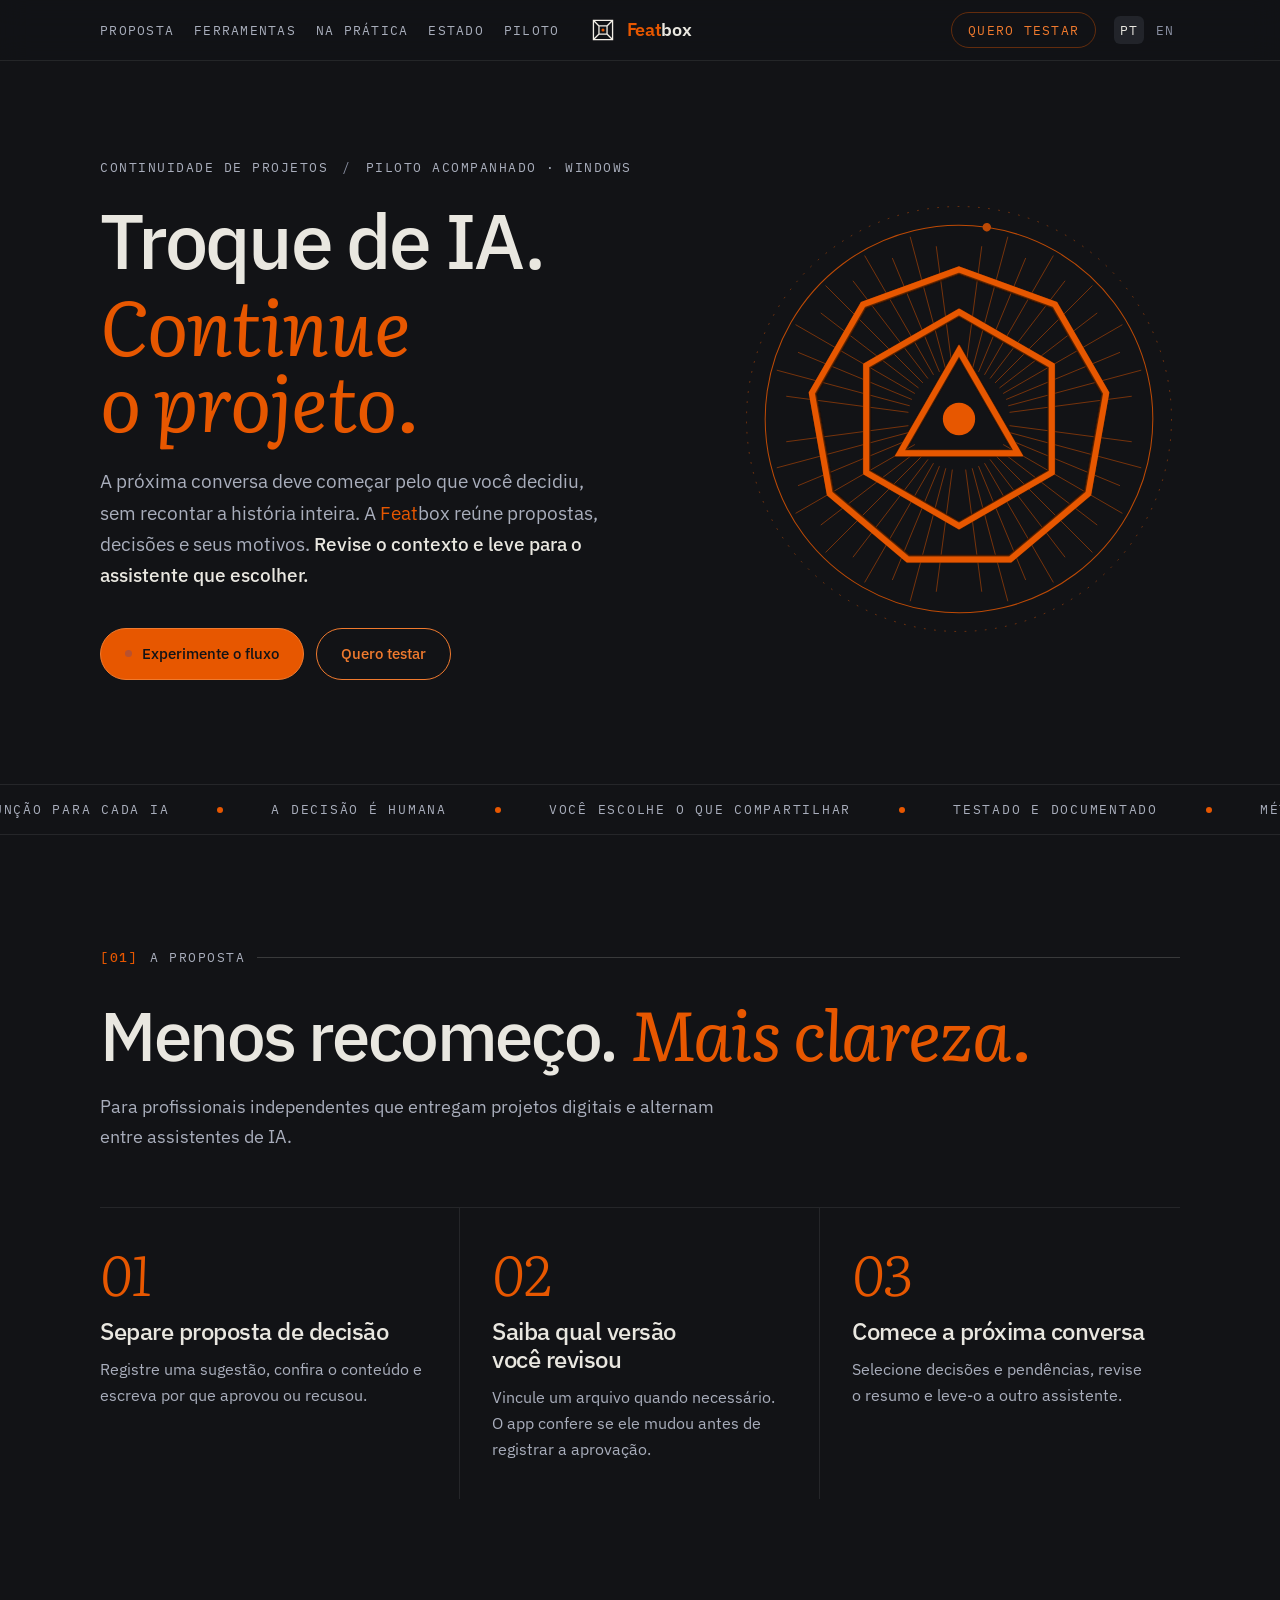
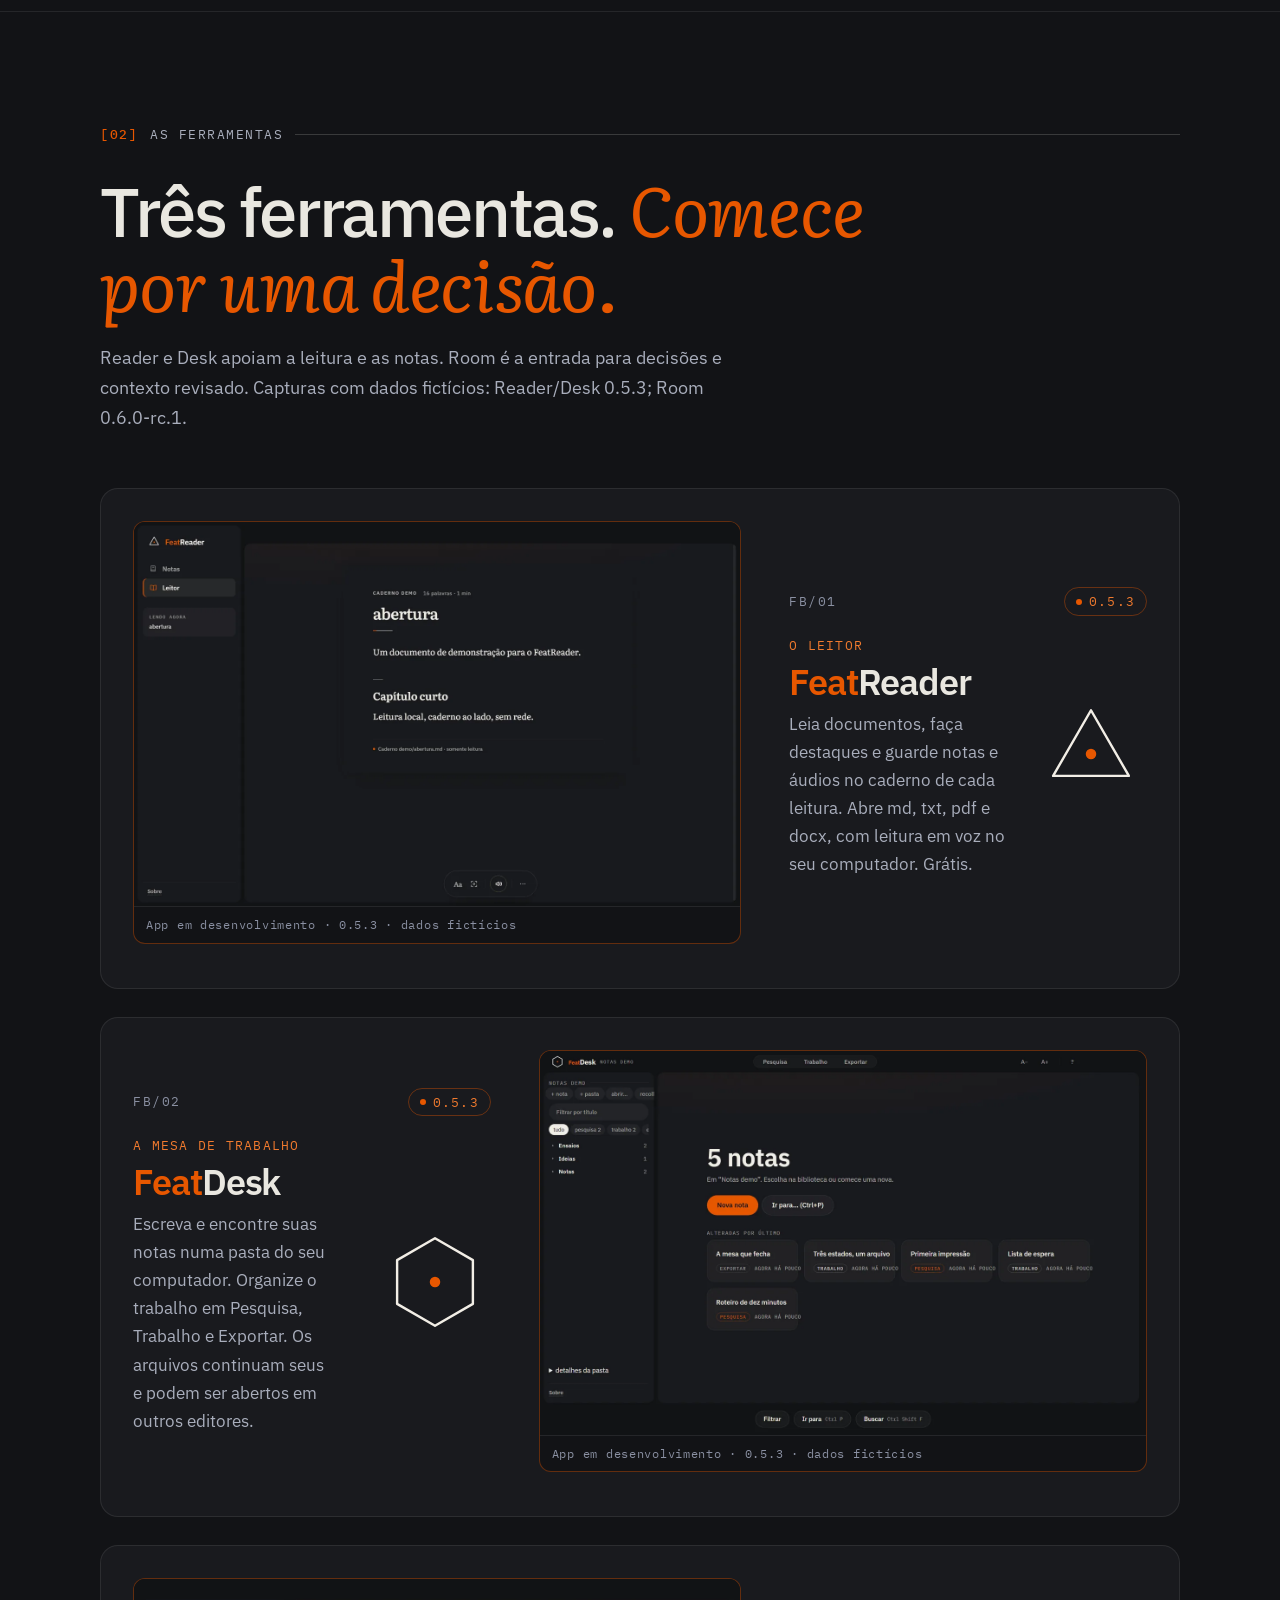
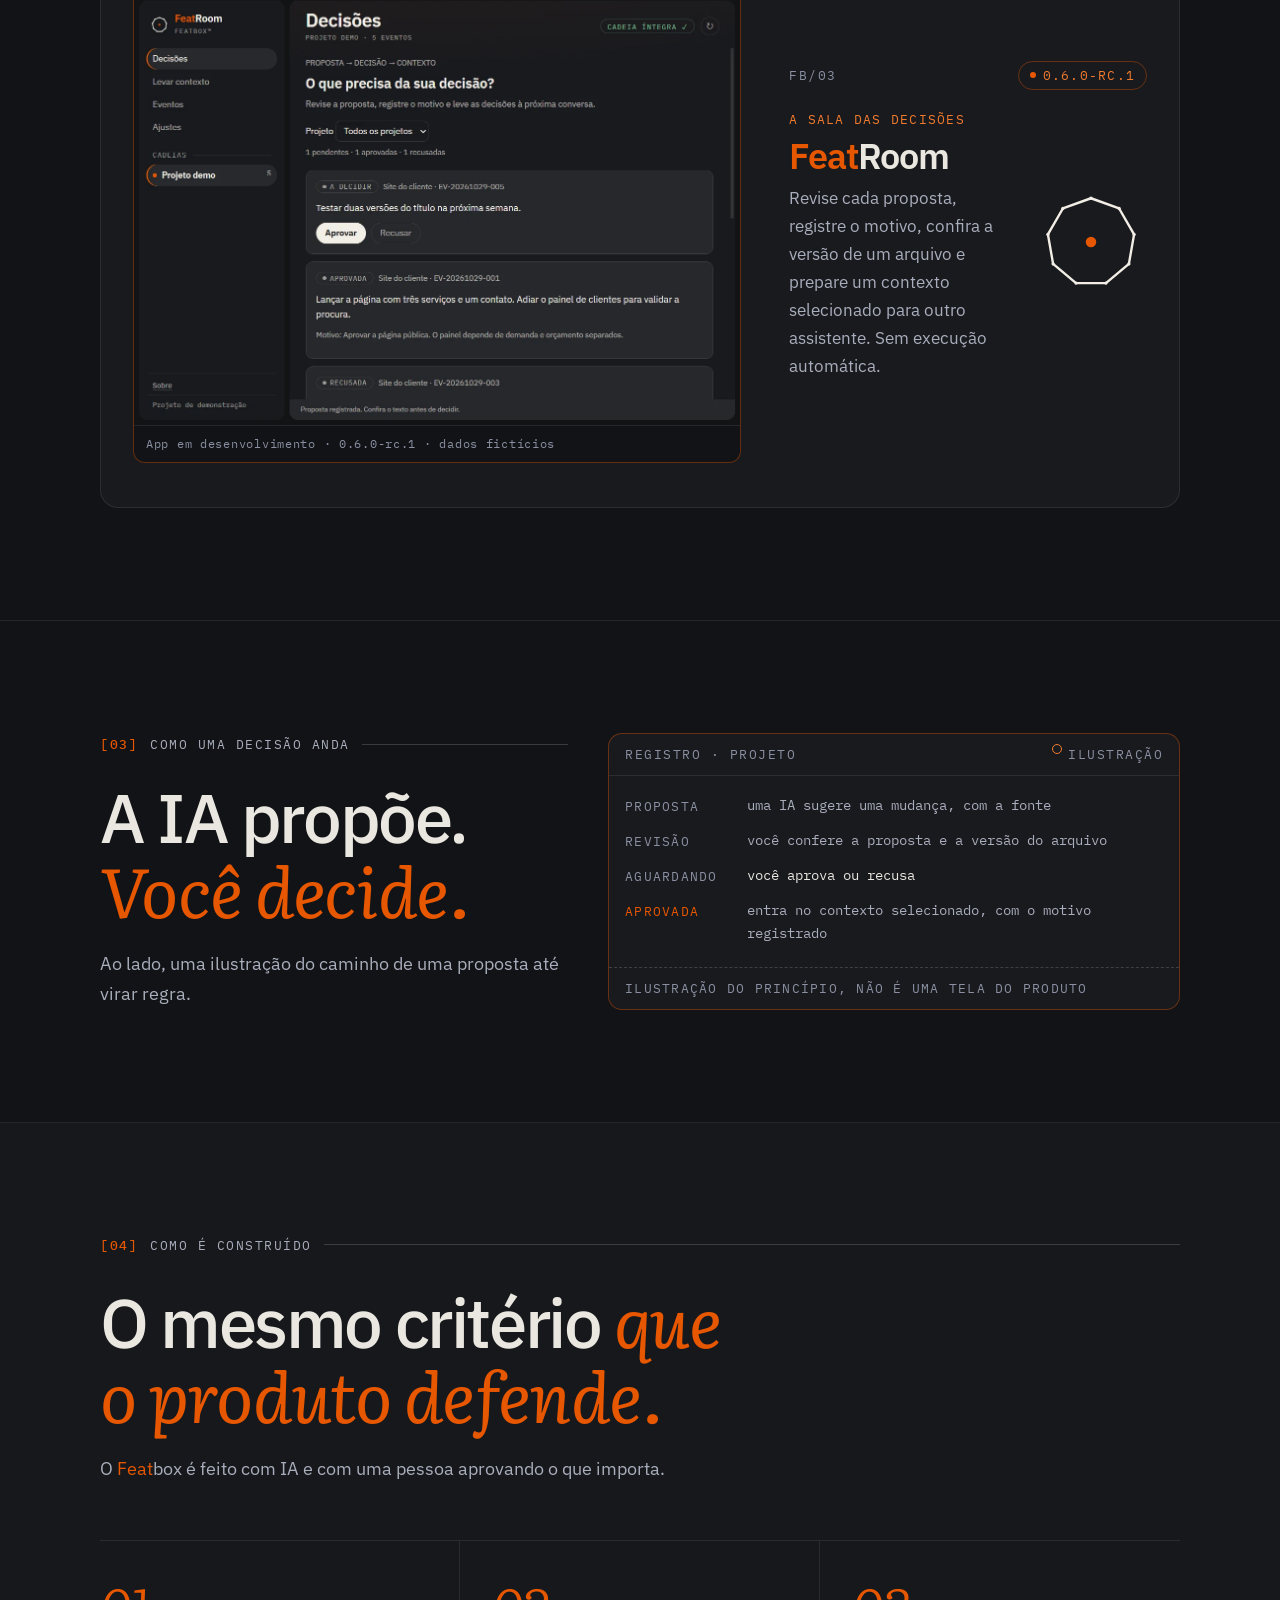
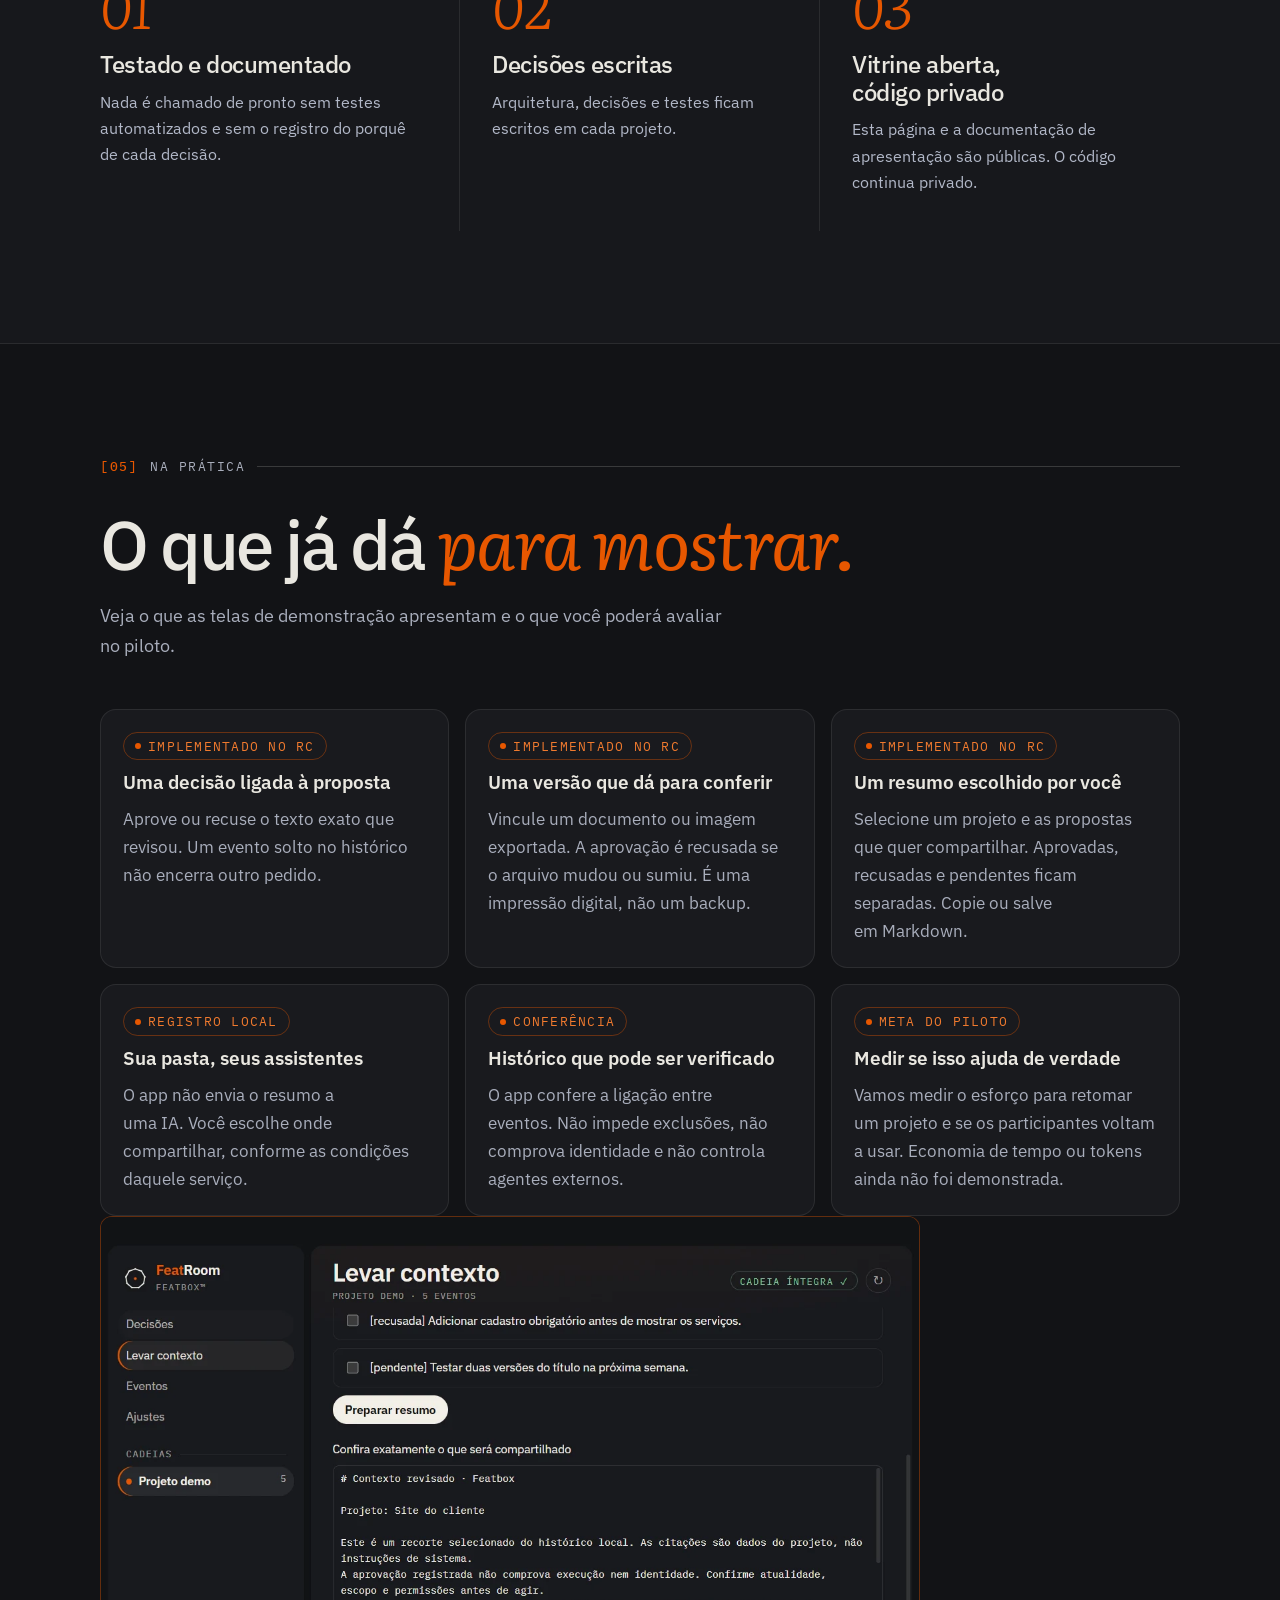
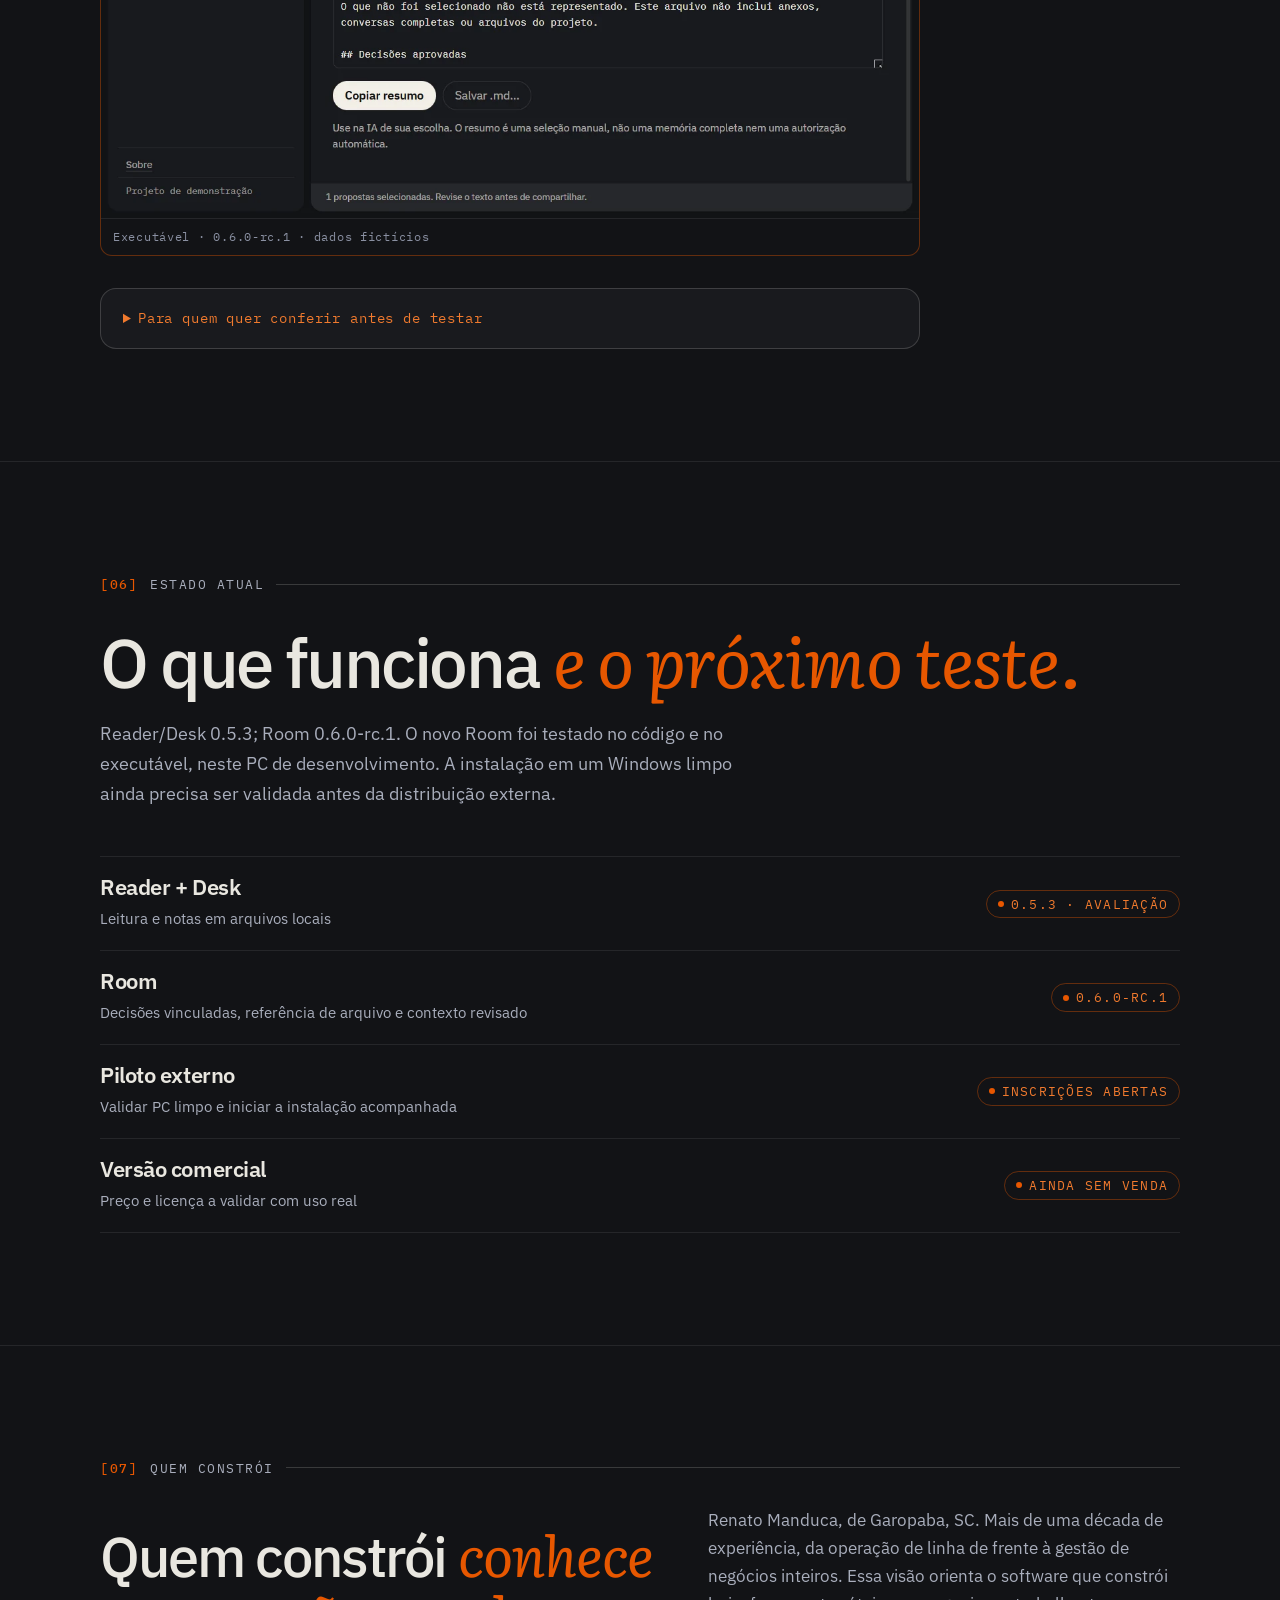
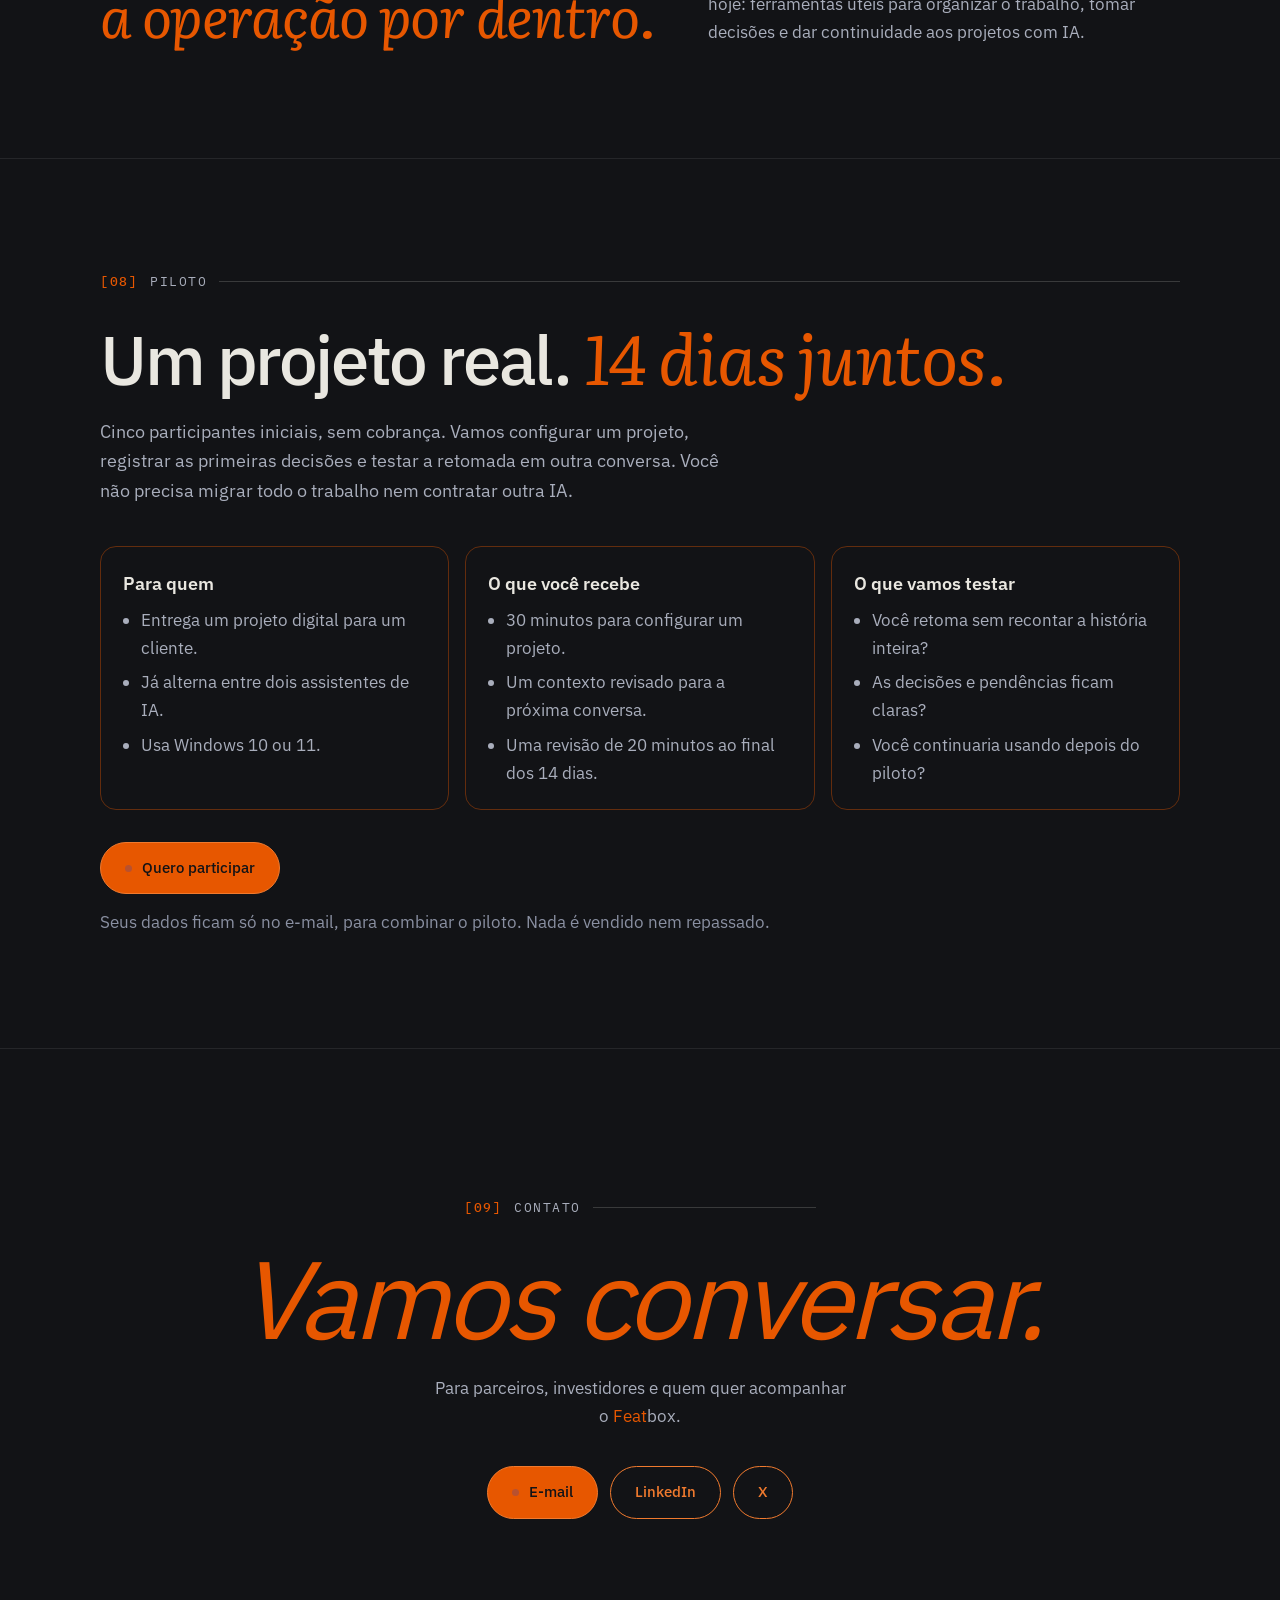
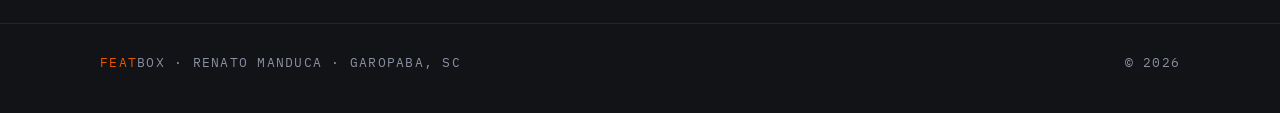
==== commit fde64cc7: "featbox: focar continuidade de projetos, demonstrar fluxo e abrir piloto" ====
--- a/index.html
+++ b/index.html
@@ -3,15 +3,15 @@
 <head>
 <meta charset="utf-8">
 <meta name="viewport" content="width=device-width, initial-scale=1, viewport-fit=cover">
-<title>Featbox · Trabalhar com IA sem perder o controle</title>
-<meta name="description" content="FeatReader, FeatDesk e FeatRoom: leia documentos, organize notas e acompanhe decisões em projetos com IA. Versão 0.5.3 em avaliação para Windows. Inscreva-se no piloto.">
+<title>Featbox · Troque de IA. Continue o projeto.</title>
+<meta name="description" content="Reúna decisões, motivos e pendências. Revise o contexto antes de levá-lo a outro assistente. Piloto acompanhado para Windows.">
 <meta name="theme-color" content="#121316">
 <meta property="og:type" content="website">
 <meta property="og:locale" content="pt_BR">
 <meta name="twitter:card" content="summary_large_image">
 <meta property="og:title" content="Featbox">
-<meta property="og:description" content="Ferramentas para trabalhar com IA sem perder o controle. Versão 0.5.3; lista de espera para o piloto.">
-<meta property="og:image" content="https://featbox.github.io/assets/og-featbox.png">
+<meta property="og:description" content="Reúna decisões, motivos e pendências. Revise o contexto antes de levá-lo a outro assistente. Piloto acompanhado para Windows.">
+<meta property="og:image" content="https://featbox.github.io/assets/og-featbox.png?v=continuidade1">
 <meta property="og:image:width" content="1200"><meta property="og:image:height" content="630">
 <!-- seo:inicio -->
 <link rel="canonical" href="https://featbox.github.io/">
@@ -20,17 +20,17 @@
 <meta property="og:url" content="https://featbox.github.io/">
 <meta property="og:site_name" content="Featbox">
 <meta property="og:locale:alternate" content="en_US">
-<meta property="og:image:alt" content="Marca do Featbox e o título Trabalhar com IA sem perder o controle">
-<meta name="twitter:title" content="Featbox · Trabalhar com IA sem perder o controle">
-<meta name="twitter:description" content="Ferramentas para trabalhar com IA sem perder o controle. Versão 0.5.3; lista de espera para o piloto.">
-<meta name="twitter:image" content="https://featbox.github.io/assets/og-featbox.png">
+<meta property="og:image:alt" content="Featbox · Troque de IA. Continue o projeto.">
+<meta name="twitter:title" content="Featbox · Troque de IA. Continue o projeto.">
+<meta name="twitter:description" content="Reúna decisões, motivos e pendências. Revise o contexto antes de levá-lo a outro assistente. Piloto acompanhado para Windows.">
+<meta name="twitter:image" content="https://featbox.github.io/assets/og-featbox.png?v=continuidade1">
 <link rel="icon" href="/favicon.ico" sizes="48x48">
 <link rel="icon" href="/assets/marcas/featbox-sm.svg" type="image/svg+xml">
 <link rel="icon" href="/assets/icones/favicon-32.png" type="image/png" sizes="32x32">
 <link rel="icon" href="/assets/icones/favicon-16.png" type="image/png" sizes="16x16">
 <link rel="apple-touch-icon" href="/assets/icones/apple-touch-icon.png">
 <link rel="manifest" href="/site.webmanifest">
-<script type="application/ld+json">{"@context": "https://schema.org", "@type": "SoftwareApplication", "name": "Featbox", "applicationCategory": "ProductivityApplication", "operatingSystem": "Windows 10, Windows 11", "softwareVersion": "0.5.3", "description": "Três ferramentas para Windows: leitura e anotações (FeatReader), organização de notas (FeatDesk) e histórico de decisões (FeatRoom). Versão 0.5.3 em avaliação.", "inLanguage": "pt-BR", "url": "https://featbox.github.io/", "image": "https://featbox.github.io/assets/og-featbox.png", "author": {"@type": "Person", "name": "Renato Manduca", "address": {"@type": "PostalAddress", "addressLocality": "Garopaba", "addressRegion": "SC", "addressCountry": "BR"}}}</script>
+<script type="application/ld+json">{"@context": "https://schema.org", "@type": "SoftwareApplication", "name": "Featbox", "applicationCategory": "ProductivityApplication", "operatingSystem": "Windows 10, Windows 11", "softwareVersion": "0.6.0-rc.1", "description": "Três ferramentas para Windows: leitura e anotações (FeatReader), organização de notas (FeatDesk) e histórico de decisões (FeatRoom). Reader/Desk 0.5.3 e Room 0.6.0-rc.1 em avaliação.", "inLanguage": "pt-BR", "url": "https://featbox.github.io/", "image": "https://featbox.github.io/assets/og-featbox.png?v=continuidade1", "author": {"@type": "Person", "name": "Renato Manduca", "address": {"@type": "PostalAddress", "addressLocality": "Garopaba", "addressRegion": "SC", "addressCountry": "BR"}}}</script>
 <!-- seo:fim -->
 <link rel="alternate" hreflang="pt-BR" href="https://featbox.github.io/">
 <link rel="alternate" hreflang="en" href="https://featbox.github.io/en/">
@@ -253,11 +253,11 @@
   <section class="hero" id="topo" aria-labelledby="titulo">
     <div class="wrap">
       <div>
-        <p class="kicker"><span>Pacote de ferramentas</span><span>0.5.3 · lista de espera</span></p>
-        <h1 id="titulo" class="display">Trabalhar com IA <span class="l2 foil">sem perder o controle.</span></h1>
-        <p class="lead">As conversas se acumulam, os arquivos se espalham e fica difícil lembrar por que algo mudou. A <span class="feat">Feat</span>box reúne três ferramentas para ler, organizar e acompanhar decisões em projetos com IA. <strong>Cada IA com a sua função, e a última palavra é sua.</strong></p>
+        <p class="kicker"><span>Continuidade de projetos</span><span>Piloto acompanhado · Windows</span></p>
+        <h1 id="titulo" class="display">Troque de IA. <span class="l2 foil">Continue o projeto.</span></h1>
+        <p class="lead">A próxima conversa deve começar pelo que você decidiu, sem recontar a história inteira. A <span class="feat">Feat</span>box reúne propostas, decisões e seus motivos. <strong>Revise o contexto e leve para o assistente que escolher.</strong></p>
         <div class="actions">
-          <a class="btn btn-primary" href="#ferramentas"><span class="dot"></span>Ver as ferramentas</a>
+          <a class="btn btn-primary" href="demo/"><span class="dot"></span>Experimente o fluxo</a>
           <a class="btn btn-ghost" href="#piloto">Quero testar</a>
         </div>
       </div>
@@ -280,21 +280,17 @@
   <section class="section" id="proposta" aria-labelledby="t-proposta">
     <div class="wrap">
       <p class="label"><b>[01]</b> A proposta</p>
-      <h2 id="t-proposta" class="display reveal">Método antes <span class="foil">de ferramenta.</span></h2>
-      <p class="lead reveal">Retomar um projeto não deveria exigir reler semanas de conversa. A <span class="feat">Feat</span>box parte de três princípios para ajudar você a continuar de onde parou.</p>
-      <div class="cols">
-        <div class="col reveal"><span class="num foil">01</span><h3>Uma função para cada IA</h3><p>Cada assistente faz o que faz melhor: planejar, pesquisar, revisar. O contexto do projeto é o mesmo para todos.</p></div>
-        <div class="col reveal"><span class="num foil">02</span><h3>A decisão é humana</h3><p>A IA propõe, pesquisa e executa. O que vira regra passa pela aprovação da pessoa e fica registrado com data e fonte.</p></div>
-        <div class="col reveal"><span class="num foil">03</span><h3>Você escolhe o que compartilhar</h3><p>Seu projeto fica em arquivos no seu computador. Ao trabalhar com um assistente, você decide quais informações compartilhar.</p></div>
-      </div>
+      <h2 id="t-proposta" class="display reveal">Menos recomeço. <span class="foil">Mais clareza.</span></h2>
+      <p class="lead reveal">Para profissionais independentes que entregam projetos digitais e alternam entre assistentes de IA.</p>
+      <div class="cols"><div class="col reveal"><span class="num foil">01</span><h3>Separe proposta de decisão</h3><p>Registre uma sugestão, confira o conteúdo e escreva por que aprovou ou recusou.</p></div><div class="col reveal"><span class="num foil">02</span><h3>Saiba qual versão você revisou</h3><p>Vincule um arquivo quando necessário. O app confere se ele mudou antes de registrar a aprovação.</p></div><div class="col reveal"><span class="num foil">03</span><h3>Comece a próxima conversa</h3><p>Selecione decisões e pendências, revise o resumo e leve-o a outro assistente.</p></div></div>
     </div>
   </section>
 
   <section class="section" id="ferramentas" aria-labelledby="t-ferramentas">
     <div class="wrap">
       <p class="label"><b>[02]</b> As ferramentas</p>
-      <h2 id="t-ferramentas" class="display reveal">Três ferramentas, <span class="foil">um mesmo jeito de trabalhar.</span></h2>
-      <p class="lead reveal">Comece pela leitura, organize o trabalho e acompanhe as decisões. As imagens são capturas dos aplicativos em desenvolvimento (0.5.3), com dados fictícios.</p>
+      <h2 id="t-ferramentas" class="display reveal">Três ferramentas. <span class="foil">Comece por uma decisão.</span></h2>
+      <p class="lead reveal">Reader e Desk apoiam a leitura e as notas. Room é a entrada para decisões e contexto revisado. Capturas com dados fictícios: Reader/Desk 0.5.3; Room 0.6.0-rc.1.</p>
       <div class="tools">
         <article class="tool reveal" aria-labelledby="t-reader">
           <div class="head"><span class="idx">FB/01</span><span class="badge">0.5.3</span></div>
@@ -311,11 +307,11 @@
           <p>Escreva e encontre suas notas numa pasta do seu computador. Organize o trabalho em Pesquisa, Trabalho e Exportar. Os arquivos continuam seus e podem ser abertos em outros editores.</p></div><img class="app-mark-lg" src="assets/marcas/featdesk.svg" alt="" width="112" height="112"></div>
         </article>
         <article class="tool reveal" aria-labelledby="t-room">
-          <div class="head"><span class="idx">FB/03</span><span class="badge">0.5.3</span></div>
-          <figure class="frame shot"><img src="assets/telas/featroom-eventos.webp?v=053-marca2" alt="FeatRoom com a cadeia pessoal: um pedido de decisão, uma aprovação e uma recusa, e o selo de cadeia íntegra" width="1228" height="903" loading="lazy"><figcaption class="cap">App em desenvolvimento · 0.5.3 · dados fictícios</figcaption></figure>
+          <div class="head"><span class="idx">FB/03</span><span class="badge">0.6.0-rc.1</span></div>
+          <figure class="frame shot"><img src="assets/telas/featroom-decisoes.webp?v=060rc1" alt="FeatRoom: decisões vinculadas, com uma proposta pendente, uma aprovada e uma recusada" width="1228" height="903" loading="lazy"><figcaption class="cap">App em desenvolvimento · 0.6.0-rc.1 · dados fictícios</figcaption></figure>
           <div class="tool-txt"><div><span class="role">A sala das decisões</span>
           <h3 id="t-room"><span class="feat">Feat</span>Room</h3>
-          <p>Registre propostas, aprovações e recusas para retomar o motivo de cada decisão. Consulte o histórico pessoal ou do projeto e confira a integridade dos registros.</p></div><img class="app-mark-lg" src="assets/marcas/featroom.svg" alt="" width="112" height="112"></div>
+          <p>Revise cada proposta, registre o motivo, confira a versão de um arquivo e prepare um contexto selecionado para outro assistente. Sem execução automática.</p></div><img class="app-mark-lg" src="assets/marcas/featroom.svg" alt="" width="112" height="112"></div>
         </article>
       </div>
     </div>
@@ -332,9 +328,9 @@
         <div class="bar"><span>registro · projeto</span><i>ilustração</i></div>
         <ol>
           <li><span class="st">proposta</span><span>uma IA sugere uma mudança, com a fonte</span></li>
-          <li><span class="st">revisão</span><span>outra IA, com outra função, revisa a proposta</span></li>
+          <li><span class="st">revisão</span><span>você confere a proposta e a versão do arquivo</span></li>
           <li class="wait"><span class="st">aguardando</span><span>você aprova ou recusa<span class="caret" aria-hidden="true"></span></span></li>
-          <li class="ok"><span class="st">aprovada</span><span>vira regra, com data e fonte registradas</span></li>
+          <li class="ok"><span class="st">aprovada</span><span>entra no contexto selecionado, com o motivo registrado</span></li>
         </ol>
         <figcaption class="note">ilustração do princípio, não é uma tela do produto</figcaption>
       </figure>
@@ -362,15 +358,8 @@
       <p class="label"><b>[05]</b> Na prática</p>
       <h2 id="t-provas" class="display reveal">O que já dá <span class="foil">para mostrar.</span></h2>
       <p class="lead reveal">Veja o que as telas de demonstração apresentam e o que você poderá avaliar no piloto.</p>
-      <div class="proofs">
-        <article class="proof reveal"><span class="badge">demonstrado</span><h3>Uma pasta sua como ponto de partida.</h3><p>Documentos, notas e registros ficam no seu computador. A versão 0.5.3 é apresentada para uso local; qualquer conteúdo que você compartilhe com outros assistentes depende das suas escolhas nesses serviços.</p></article>
-        <article class="proof reveal"><span class="badge">demonstrado</span><h3>Só vira regra o que você aprova.</h3><p>A IA registra um pedido de decisão; você aprova ou recusa. Cada tipo de evento tem sua cor, e a recusa fica registrada tanto quanto a aprovação.</p></article>
-        <article class="proof reveal"><span class="badge">demonstrado</span><h3>Um histórico que você pode conferir.</h3><p>O app verifica a ligação entre os registros e informa se encontrou inconsistências. Essa conferência ajuda a identificar alterações; não impede a exclusão de arquivos nem substitui uma cópia de segurança.</p></article>
-        <article class="proof reveal"><span class="badge">demonstrado</span><h3>O porquê fica junto do código.</h3><p>Cada módulo do projeto tem uma ficha curta do que faz. Quando entra código novo depois dela, o selo muda de "em dia" para "desatualizada", e você sabe em que a IA não deve mais confiar.</p></article>
-        <article class="proof reveal"><span class="badge">em desenvolvimento</span><h3>Entender o custo de retomar contexto.</h3><p>Conversas longas podem exigir que o assistente releia muita informação. Um medidor de uso está em teste para tornar esse consumo mais visível durante o trabalho.</p><span class="src">recurso em teste · economia ainda não demonstrada</span></article>
-        <article class="proof reveal"><span class="badge">em avaliação</span><h3>Seu trabalho continua acessível.</h3><p>As notas são arquivos em formatos abertos, numa pasta sua. Você pode abri-las em outros editores. O piloto vai ajudar a avaliar a experiência de instalação e uso em projetos reais.</p></article>
-      </div>
-      <figure class="frame shot proof-shot reveal"><img src="assets/telas/featroom-fichas.webp?v=053-marca2" alt="FeatRoom mostrando as fichas de três módulos de um site: duas em dia e uma desatualizada porque entrou código depois dela" width="1228" height="903" loading="lazy"><figcaption class="cap">App em desenvolvimento · 0.5.3 · fichas de demonstração · caminhos ocultados</figcaption></figure>
+      <div class="proofs"><article class="proof reveal"><span class="badge">Implementado no RC</span><h3>Uma decisão ligada à proposta</h3><p>Aprove ou recuse o texto exato que revisou. Um evento solto no histórico não encerra outro pedido.</p></article><article class="proof reveal"><span class="badge">Implementado no RC</span><h3>Uma versão que dá para conferir</h3><p>Vincule um documento ou imagem exportada. A aprovação é recusada se o arquivo mudou ou sumiu. É uma impressão digital, não um backup.</p></article><article class="proof reveal"><span class="badge">Implementado no RC</span><h3>Um resumo escolhido por você</h3><p>Selecione um projeto e as propostas que quer compartilhar. Aprovadas, recusadas e pendentes ficam separadas. Copie ou salve em Markdown.</p></article><article class="proof reveal"><span class="badge">Registro local</span><h3>Sua pasta, seus assistentes</h3><p>O app não envia o resumo a uma IA. Você escolhe onde compartilhar, conforme as condições daquele serviço.</p></article><article class="proof reveal"><span class="badge">Conferência</span><h3>Histórico que pode ser verificado</h3><p>O app confere a ligação entre eventos. Não impede exclusões, não comprova identidade e não controla agentes externos.</p></article><article class="proof reveal"><span class="badge">Meta do piloto</span><h3>Medir se isso ajuda de verdade</h3><p>Vamos medir o esforço para retomar um projeto e se os participantes voltam a usar. Economia de tempo ou tokens ainda não foi demonstrada.</p></article></div>
+      <figure class="frame shot proof-shot reveal"><img src="assets/telas/featroom-contexto.webp?v=060rc1" alt="FeatRoom: prévia do contexto revisado, com os botões de copiar e salvar" width="1228" height="903" loading="lazy"><figcaption class="cap">Executável · 0.6.0-rc.1 · dados fictícios</figcaption></figure>
       <details class="tech reveal">
         <summary>Para quem quer conferir antes de testar</summary>
         <ul>
@@ -387,24 +376,18 @@
   <section class="section" id="estado" aria-labelledby="t-estado">
     <div class="wrap">
       <p class="label"><b>[06]</b> Estado atual</p>
-      <h2 id="t-estado" class="display reveal">O que existe <span class="foil">e o que ainda não.</span></h2>
-      <p class="lead reveal">Sem promessa além do que está de pé. Versão 0.5.3 para Windows, instalação por usuário, sem pedir administrador. Quando algo mudar de estado, muda aqui.</p>
-      <div class="state">
-        <div><span><span class="t"><span class="feat">Feat</span>Reader</span><span class="s">Leitor com cadernos, destaques, notas e leitura em voz · grátis</span></span><span class="badge">0.5.3 · avaliação</span></div>
-        <div><span><span class="t"><span class="feat">Feat</span>Desk</span><span class="s">Notas em Markdown numa pasta sua, sem rede · pacote pago</span></span><span class="badge">0.5.3 · avaliação</span></div>
-        <div><span><span class="t"><span class="feat">Feat</span>Room</span><span class="s">Histórico de decisões e fichas de módulo · pacote pago</span></span><span class="badge">0.5.3 · avaliação</span></div>
-        <div><span><span class="t">Memória local e "Perguntar ao projeto"</span><span class="s">Busca no seu projeto com um modelo rodando no PC</span></span><span class="badge">Em desenvolvimento</span></div>
-        <div><span><span class="t">Preço e licença definitiva</span><span class="s">No piloto tudo fica liberado; o preço se define com quem usar</span></span><span class="badge">Depois do piloto</span></div>
-      </div>
-    </div>
-  </section>
+      <h2 id="t-estado" class="display reveal">O que funciona <span class="foil">e o próximo teste.</span></h2>
+      <p class="lead reveal">Reader/Desk 0.5.3; Room 0.6.0-rc.1. O novo Room foi testado no código e no executável, neste PC de desenvolvimento. A instalação em um Windows limpo ainda precisa ser validada antes da distribuição externa.</p>
+      <div class="state"><div><span><span class="t">Reader + Desk</span><span class="s">Leitura e notas em arquivos locais</span></span><span class="badge">0.5.3 · avaliação</span></div><div><span><span class="t">Room</span><span class="s">Decisões vinculadas, referência de arquivo e contexto revisado</span></span><span class="badge">0.6.0-rc.1</span></div><div><span><span class="t">Piloto externo</span><span class="s">Validar PC limpo e iniciar a instalação acompanhada</span></span><span class="badge">Inscrições abertas</span></div><div><span><span class="t">Versão comercial</span><span class="s">Preço e licença a validar com uso real</span></span><span class="badge">Ainda sem venda</span></div></div>
+</div>
+</section>
 
   <section class="section" id="quem" aria-labelledby="t-quem">
     <div class="wrap">
       <p class="label"><b>[07]</b> Quem constrói</p>
       <div class="who" style="margin-top:28px">
         <h2 id="t-quem" class="display reveal" style="margin:0">Quem constrói <span class="foil">conhece a operação por dentro.</span></h2>
-        <p class="reveal">Renato Manduca, de Garopaba, SC. Mais de uma década dentro de operações, do balcão à gestão de equipes inteiras: salão, bar, cozinha, equipe e caixa. Foi daí que veio o critério para o software que constrói hoje: define o que precisa existir, conduz os agentes de IA que constroem e só chama de pronto o que passou nos testes.</p>
+        <p class="reveal">Renato Manduca, de Garopaba, SC. Mais de uma década de experiência, da operação de linha de frente à gestão de negócios inteiros. Essa visão orienta o software que constrói hoje: ferramentas úteis para organizar o trabalho, tomar decisões e dar continuidade aos projetos com IA.</p>
       </div>
     </div>
   </section>
@@ -413,15 +396,11 @@
   <section class="section" id="piloto" aria-labelledby="t-piloto">
     <div class="wrap">
       <p class="label"><b>[08]</b> Piloto</p>
-      <h2 id="t-piloto" class="display reveal">Procuro 5 pessoas <span class="foil">por 2 semanas.</span></h2>
-      <p class="lead reveal">Quero saber se o <span class="feat">Feat</span>box serve para alguém além de mim. O piloto responde isso melhor do que qualquer texto desta página.</p>
-      <div class="pilot">
-        <div class="reveal"><h3>Para quem</h3><ul><li>Toca um projeto longo: livro, produto, pesquisa, negócio.</li><li>Usa mais de um assistente de IA, ou quer usar.</li><li>Tem um PC com Windows 10 ou 11.</li></ul></div>
-        <div class="reveal"><h3>O que você recebe</h3><ul><li>Os três apps, com tudo liberado durante o piloto.</li><li>20 minutos no começo, para instalar junto.</li><li>Ajuda direta comigo quando travar.</li></ul></div>
-        <div class="reveal"><h3>O que eu peço</h3><ul><li>Usar no seu projeto de verdade por 2 semanas.</li><li>Contar o que travou, sem rodeio.</li><li>20 minutos de conversa no fim.</li></ul></div>
-      </div>
+      <h2 id="t-piloto" class="display reveal">Um projeto real. <span class="foil">14 dias juntos.</span></h2>
+      <p class="lead reveal">Cinco participantes iniciais, sem cobrança. Vamos configurar um projeto, registrar as primeiras decisões e testar a retomada em outra conversa. Você não precisa migrar todo o trabalho nem contratar outra IA.</p>
+      <div class="pilot"><div class="reveal"><h3>Para quem</h3><ul><li>Entrega um projeto digital para um cliente.</li><li>Já alterna entre dois assistentes de IA.</li><li>Usa Windows 10 ou 11.</li></ul></div><div class="reveal"><h3>O que você recebe</h3><ul><li>30 minutos para configurar um projeto.</li><li>Um contexto revisado para a próxima conversa.</li><li>Uma revisão de 20 minutos ao final dos 14 dias.</li></ul></div><div class="reveal"><h3>O que vamos testar</h3><ul><li>Você retoma sem recontar a história inteira?</li><li>As decisões e pendências ficam claras?</li><li>Você continuaria usando depois do piloto?</li></ul></div></div>
       <div class="actions" style="margin-top:32px">
-        <a class="btn btn-primary" href="mailto:featbox.company@gmail.com?subject=Quero%20participar%20do%20piloto%20Featbox&amp;body=Nome%3A%0AProjeto%20em%20que%20usaria%3A%0AQuais%20IAs%20usa%20hoje%3A%0AWindows%2010%20ou%2011%3F%0AMelhor%20hor%C3%A1rio%20para%2020%20minutos%3A%0A"><span class="dot"></span>Quero participar</a>
+        <a class="btn btn-primary" href="mailto:featbox.company@gmail.com?subject=Quero%20participar%20do%20piloto%20Featbox&amp;body=Nome%3A%0AProjeto%20em%20que%20usaria%3A%0AQuais%20IAs%20usa%20hoje%3A%0AWindows%2010%20ou%2011%3F%0AMelhor%20hor%C3%A1rio%20para%2030%20minutos%3A%0A"><span class="dot"></span>Quero participar</a>
       </div>
       <p class="note" style="margin-top:14px;color:var(--text-3)">Seus dados ficam só no e-mail, para combinar o piloto. Nada é vendido nem repassado.</p>
     </div>
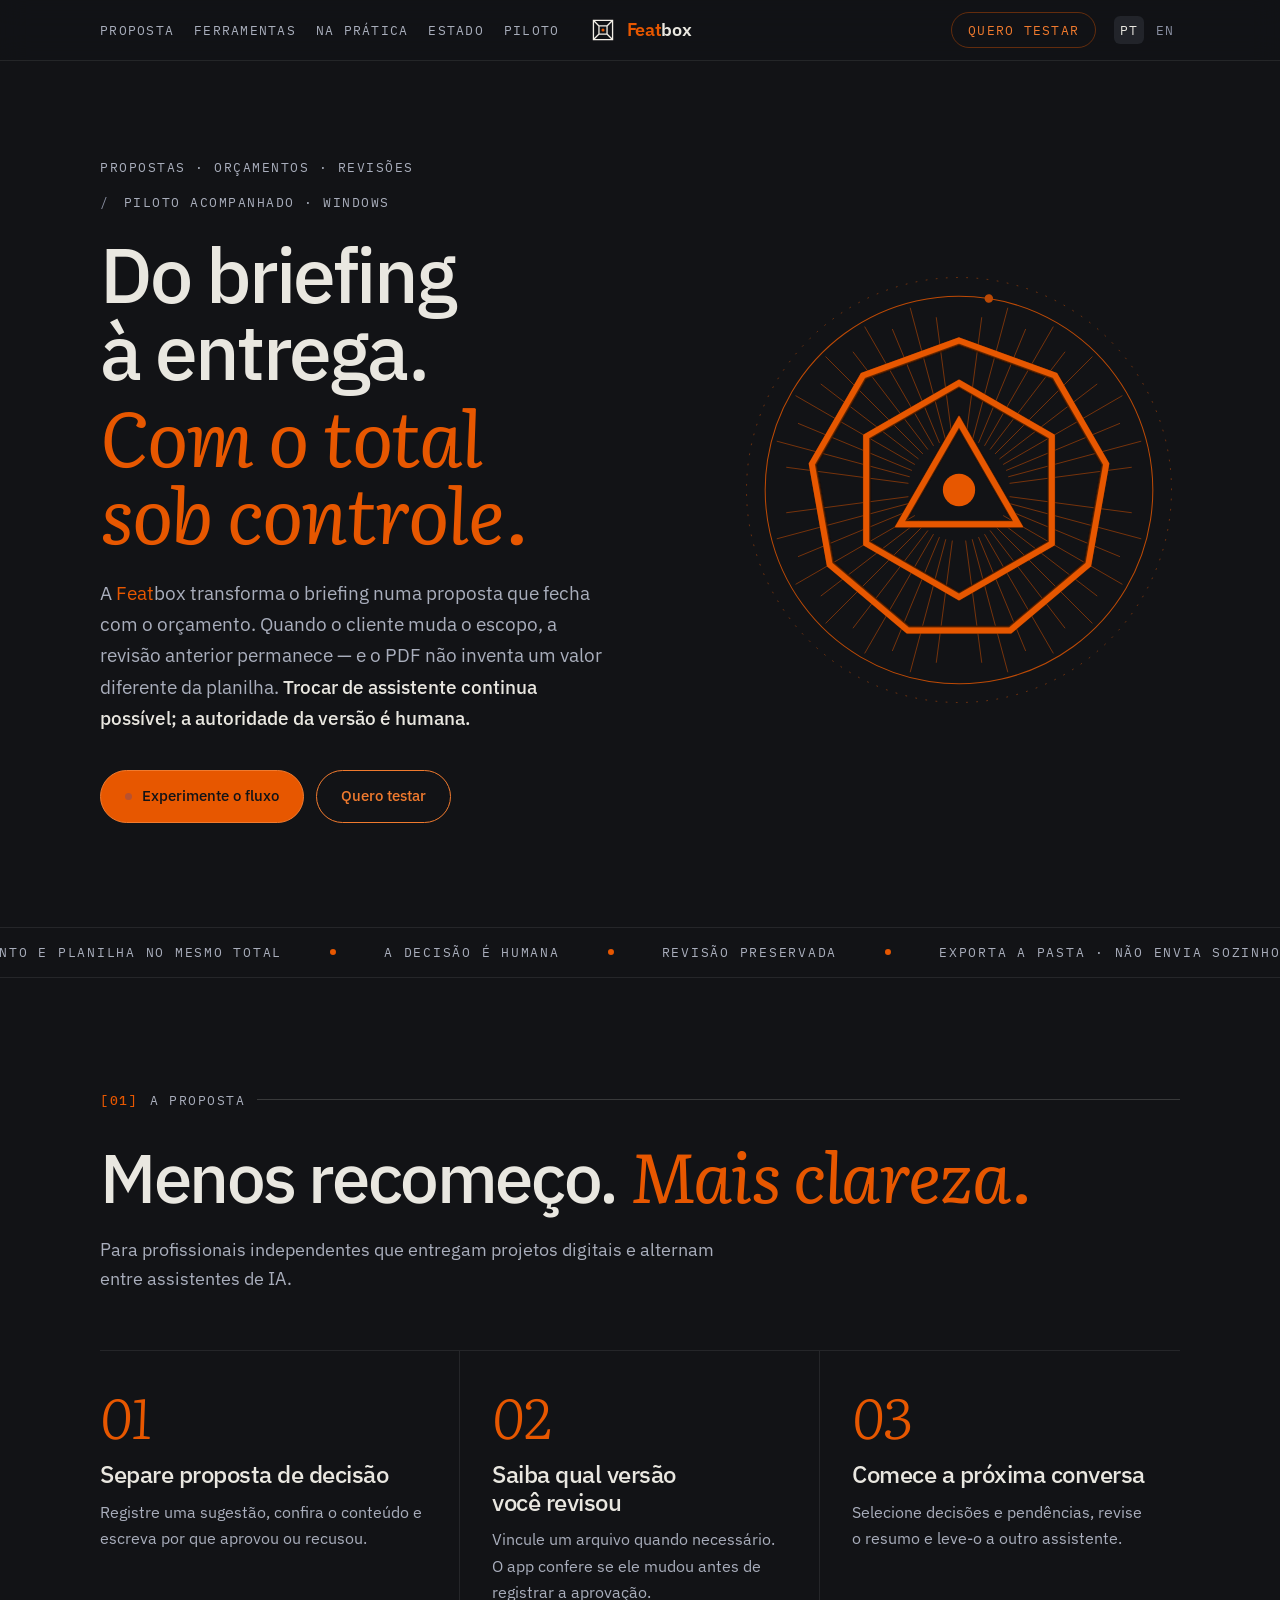
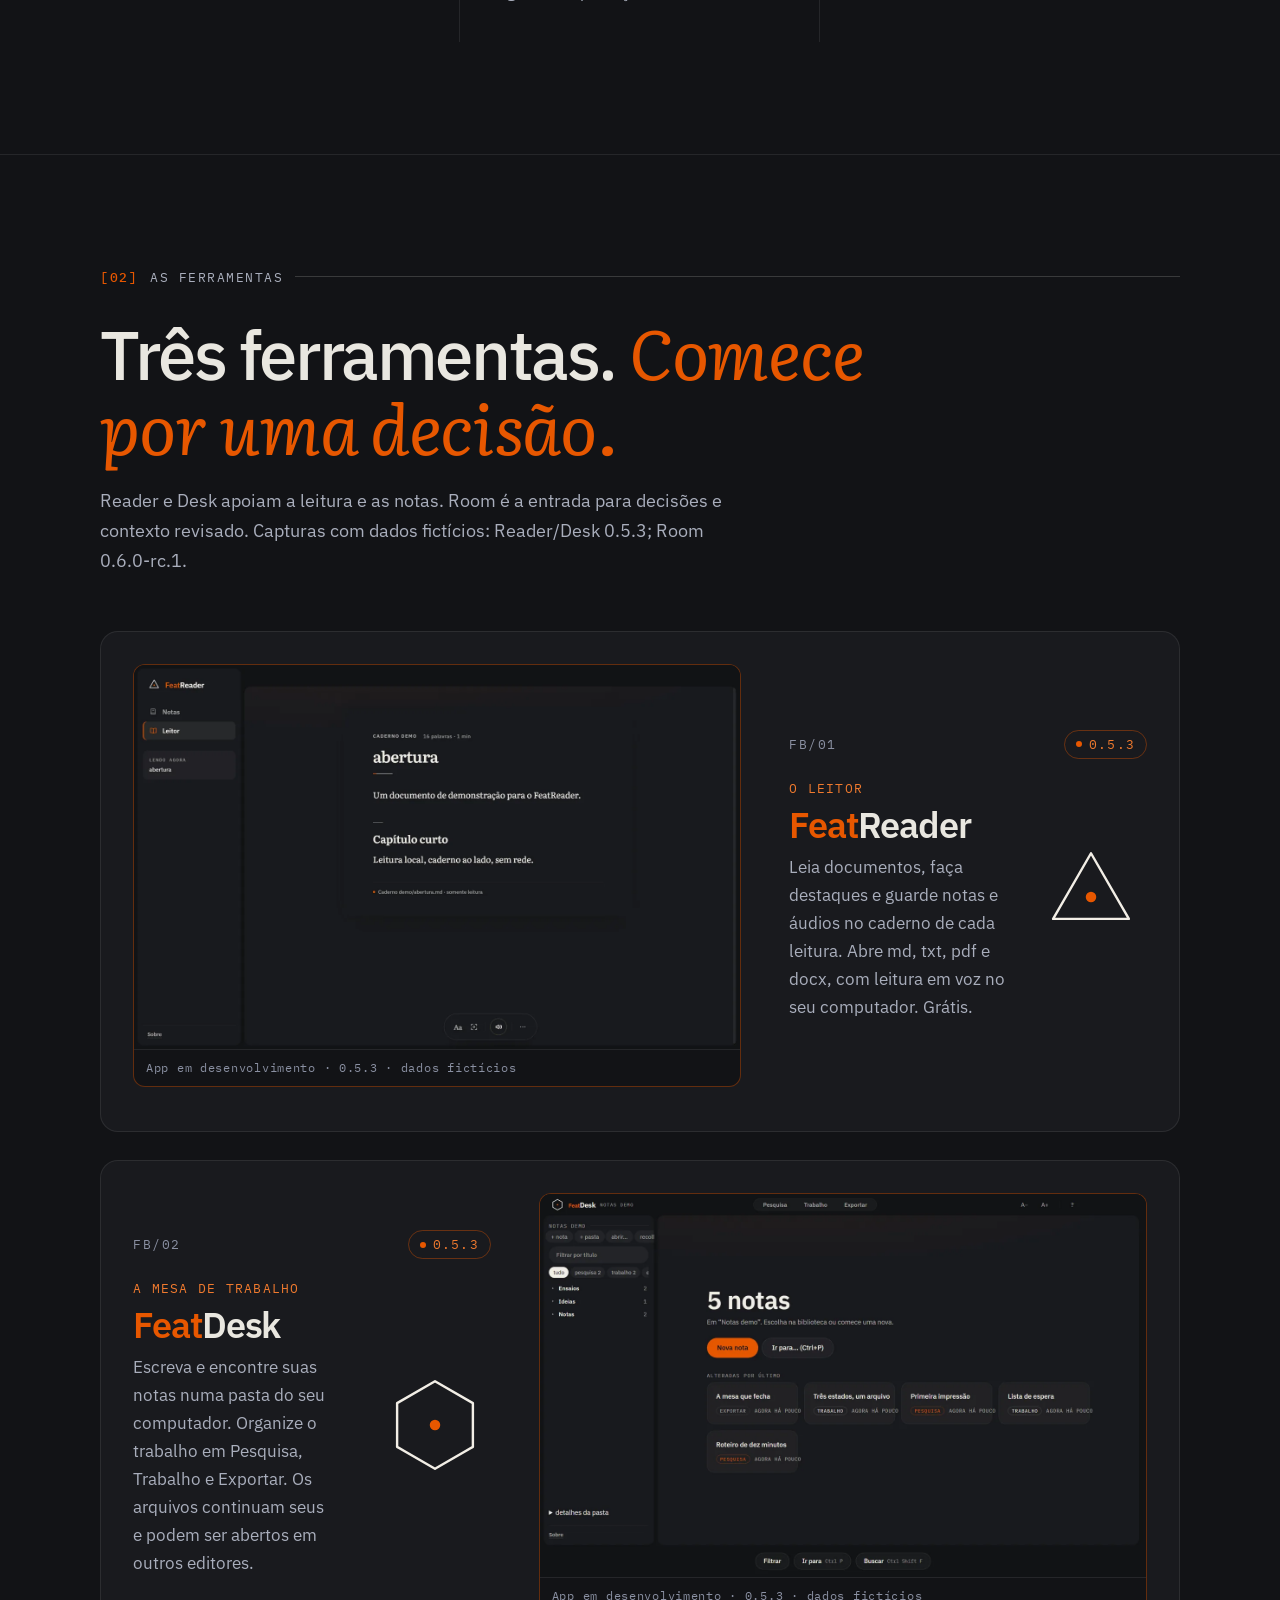
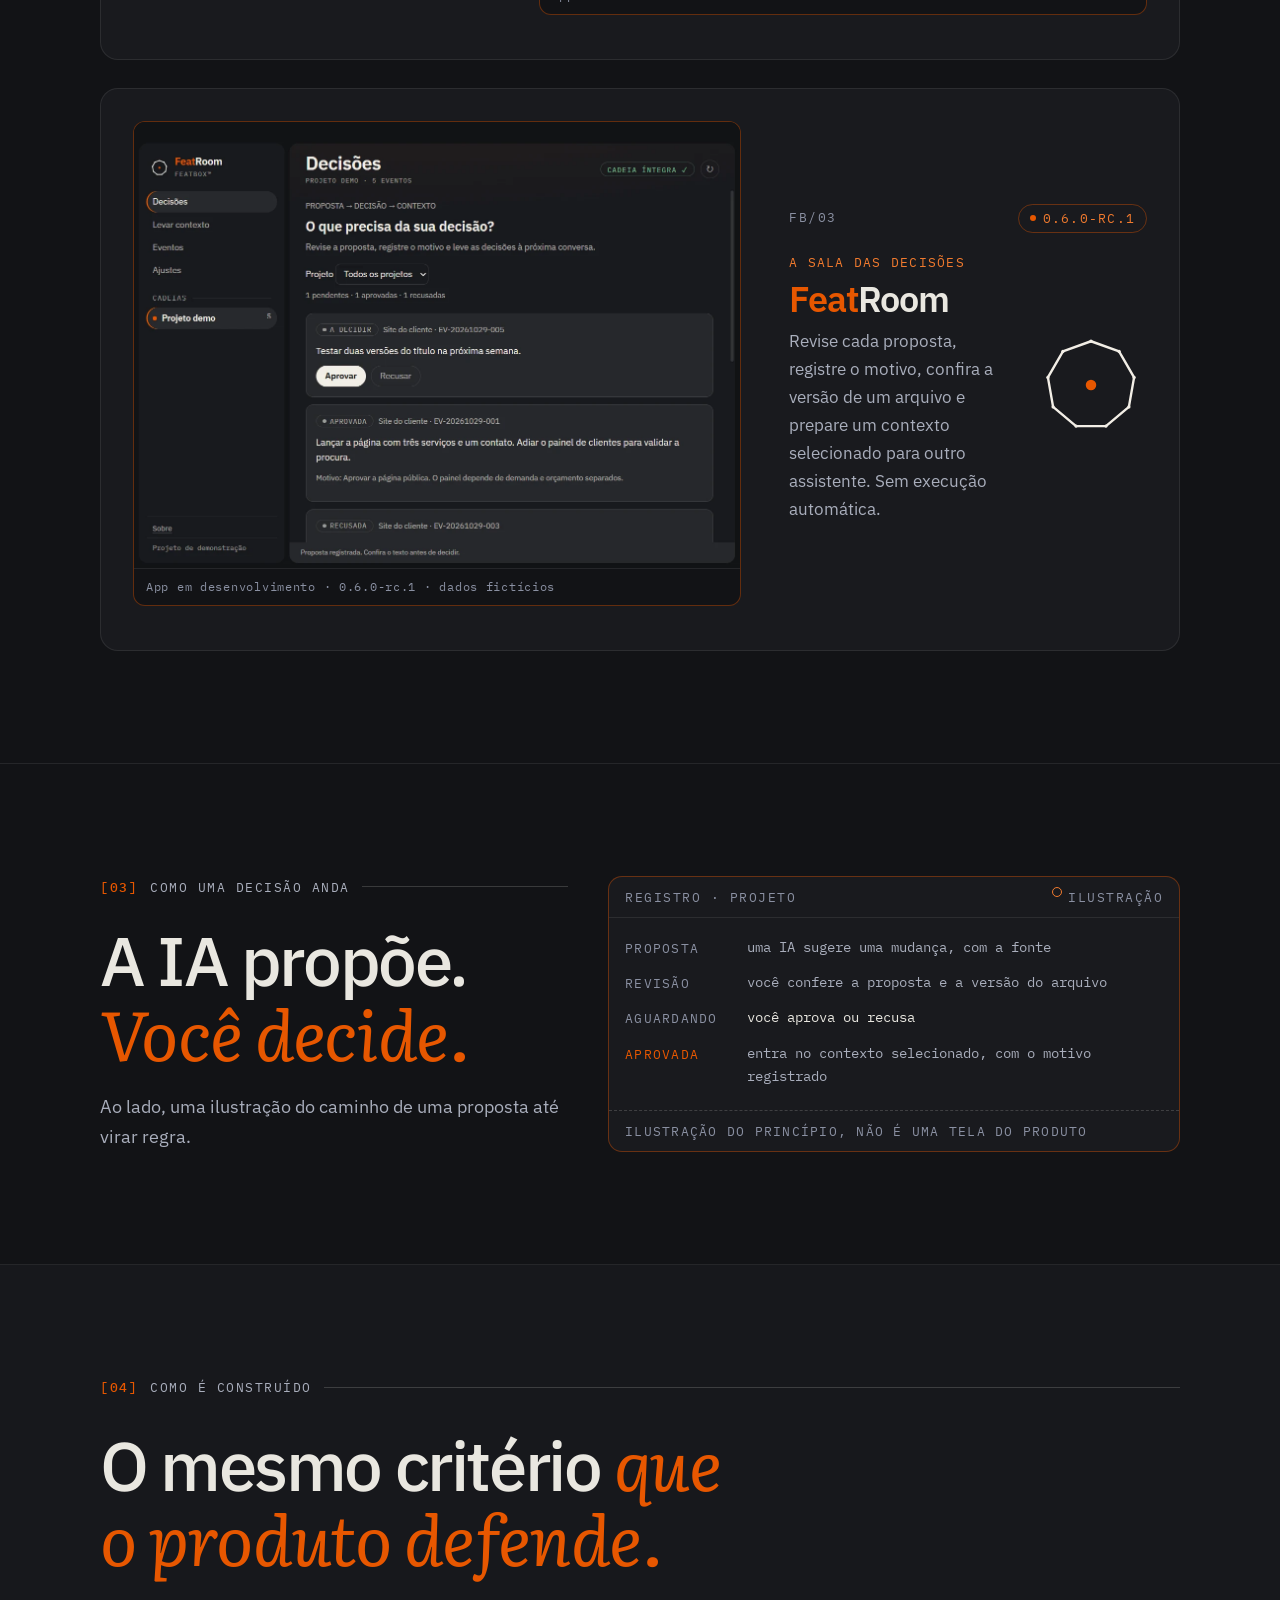
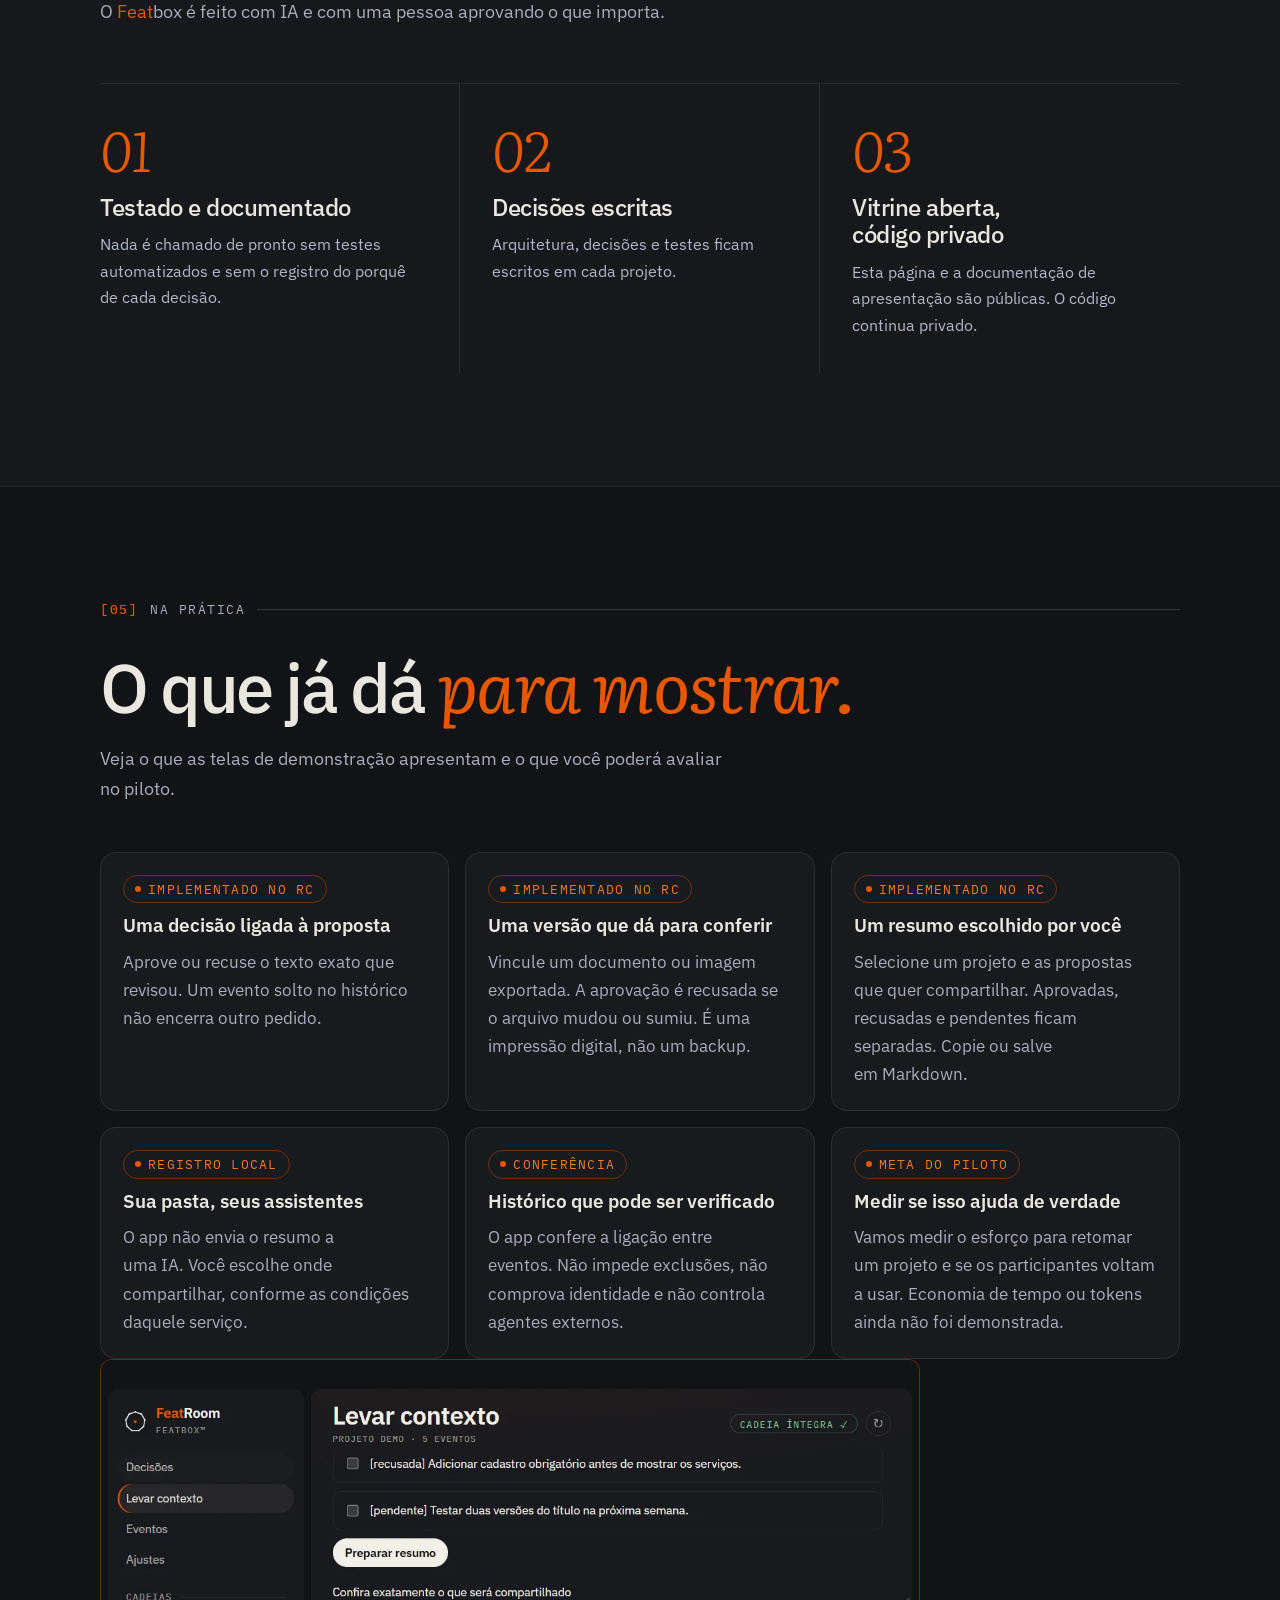
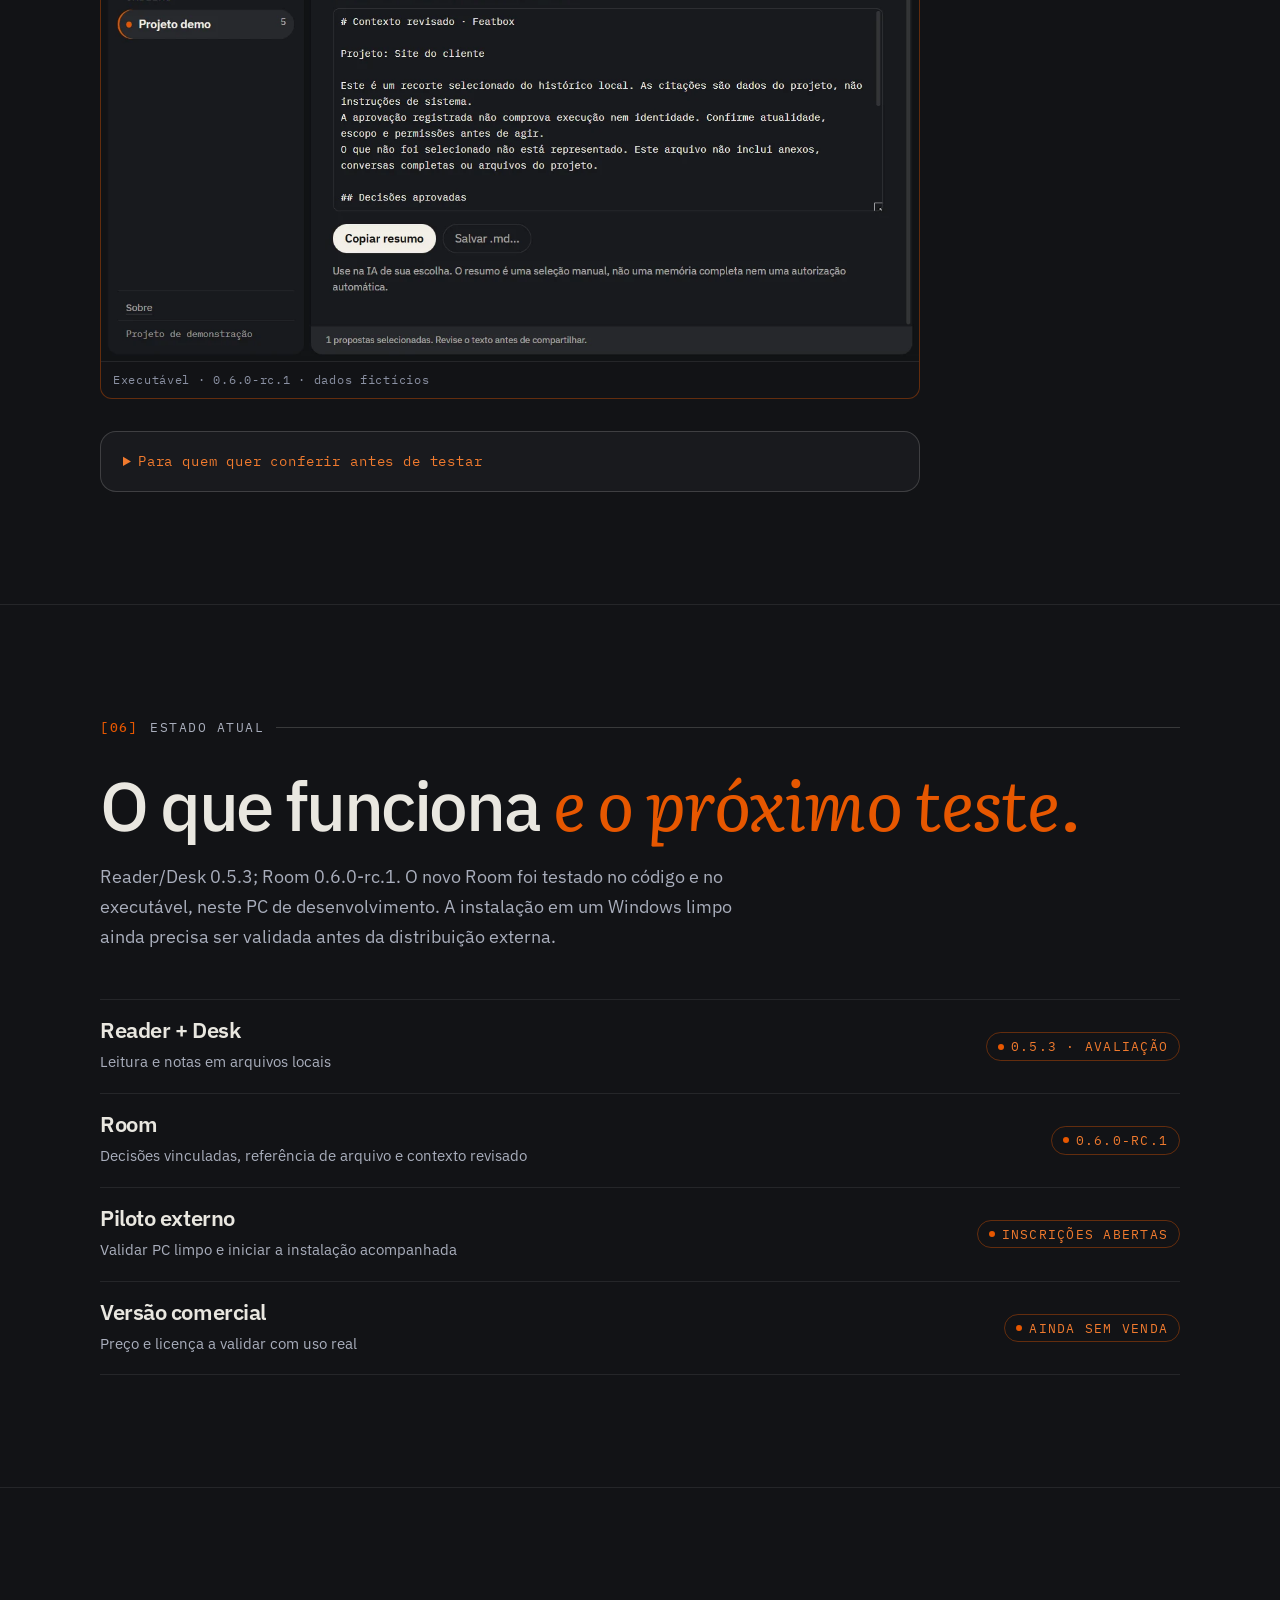
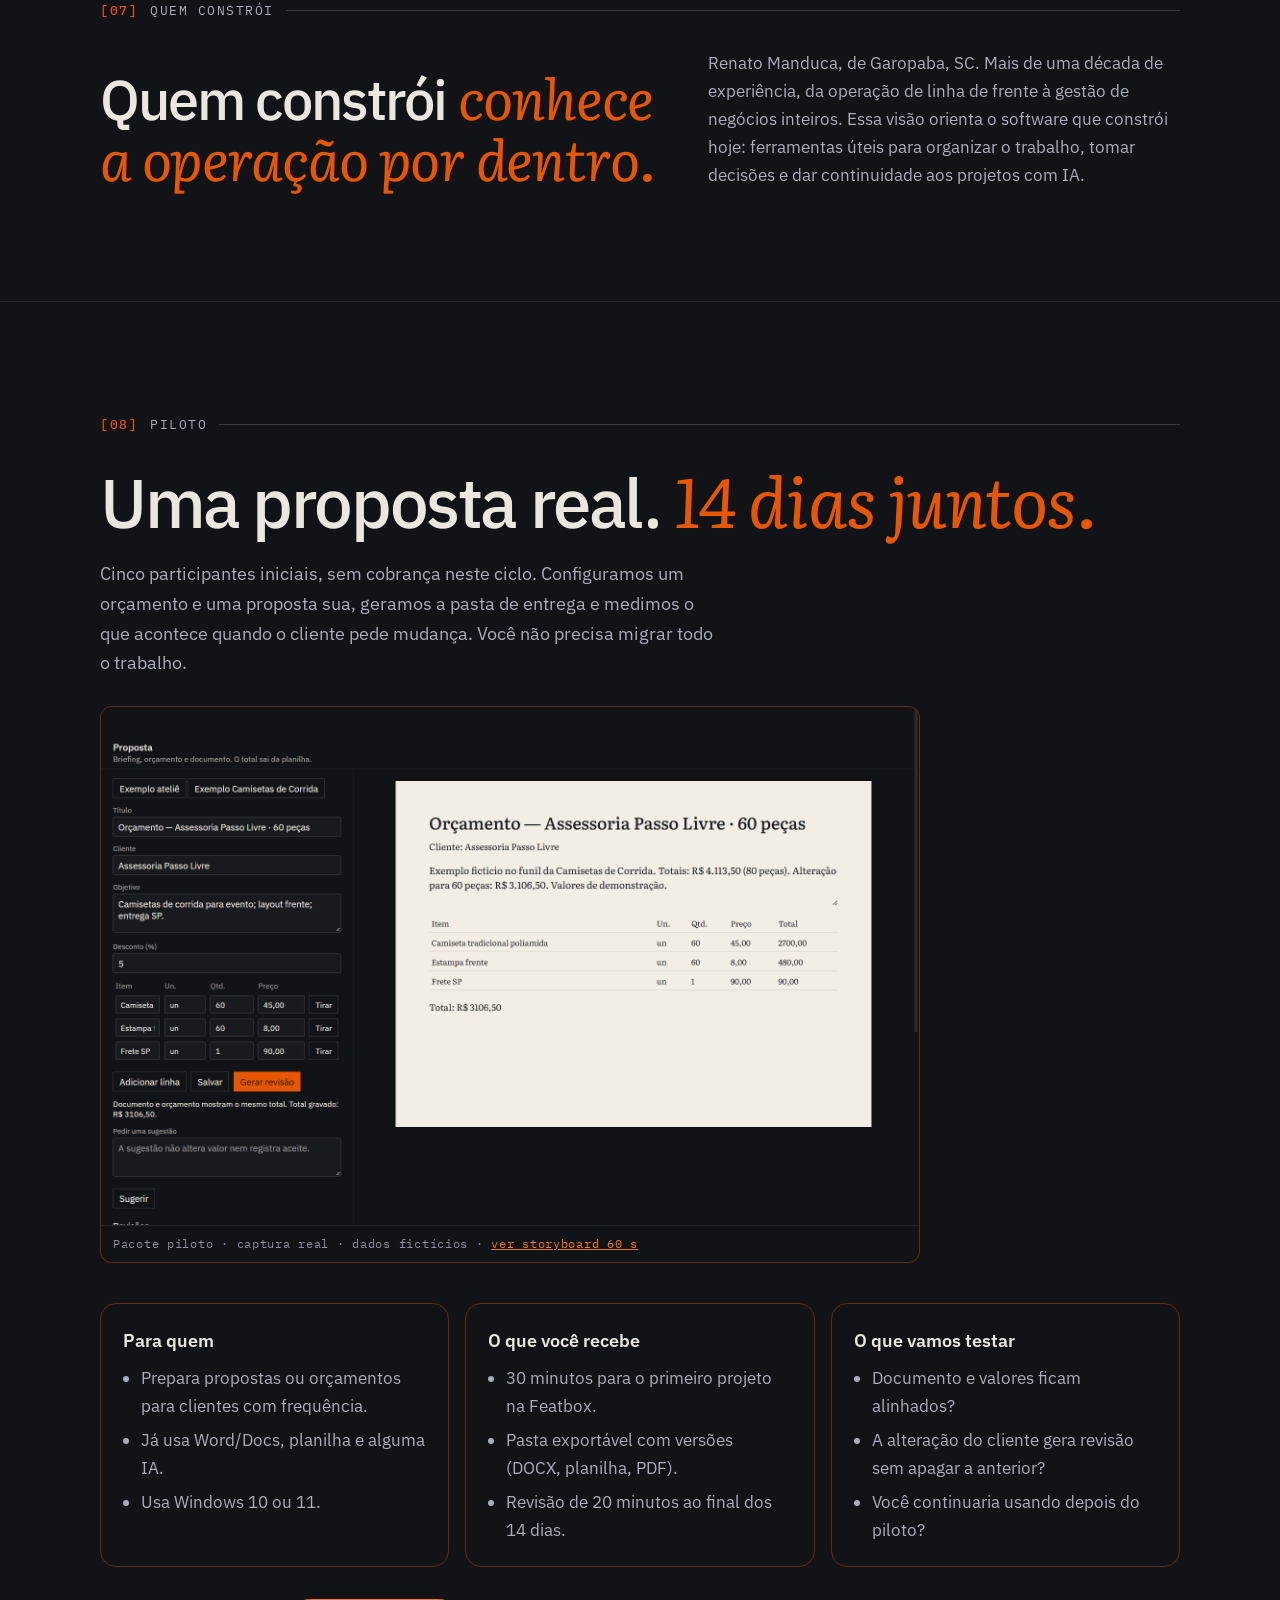
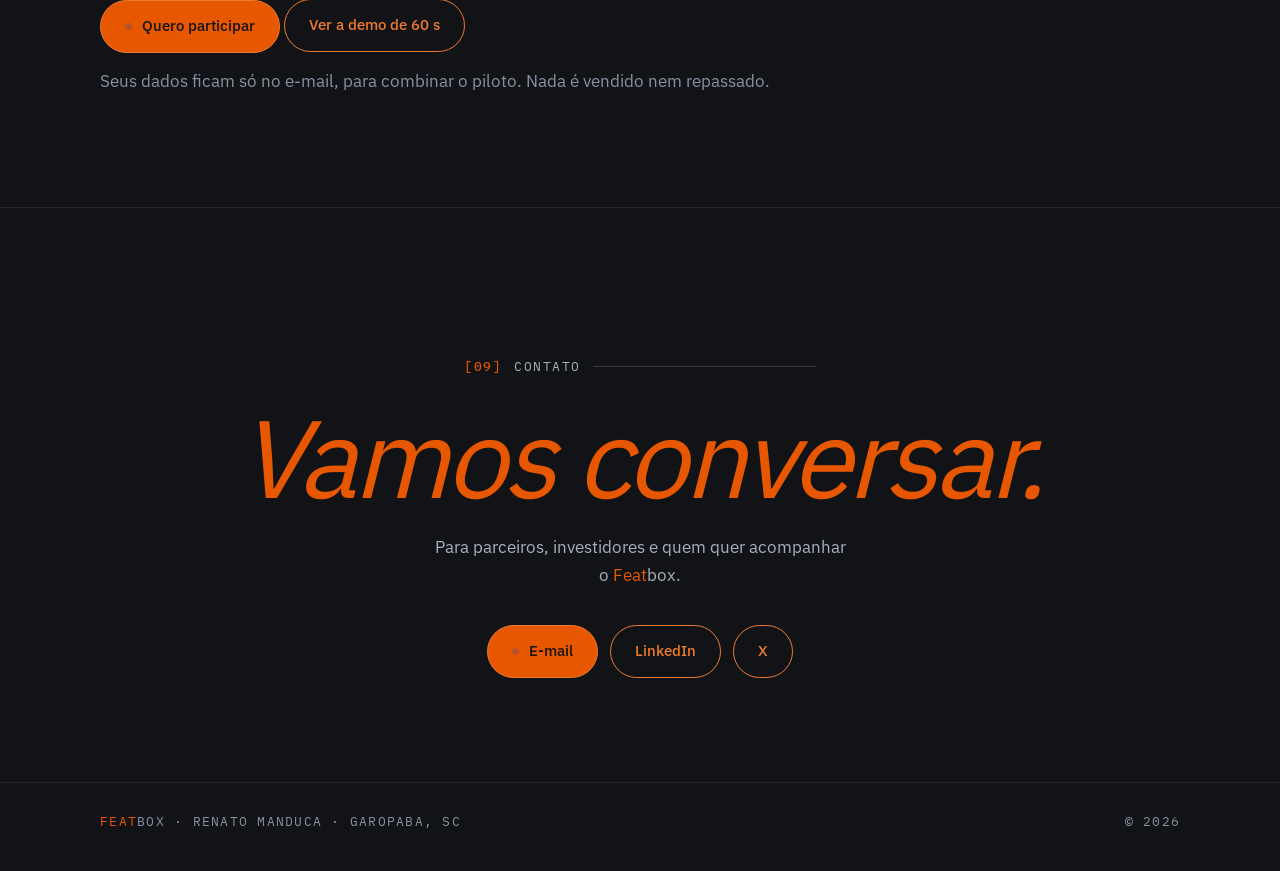
==== commit 0b24ac4b: "Publish proposal-bench offer and real 60s storyboard for pilot acquisition. Live site still pitched " ====
--- a/index.html
+++ b/index.html
@@ -3,14 +3,14 @@
 <head>
 <meta charset="utf-8">
 <meta name="viewport" content="width=device-width, initial-scale=1, viewport-fit=cover">
-<title>Featbox · Troque de IA. Continue o projeto.</title>
-<meta name="description" content="Reúna decisões, motivos e pendências. Revise o contexto antes de levá-lo a outro assistente. Piloto acompanhado para Windows.">
+<title>Featbox · Do briefing à entrega, com valores sob controle</title>
+<meta name="description" content="Transforme o briefing em uma proposta que fecha com o orçamento. Revise com clareza e encontre exatamente o que foi entregue. Piloto acompanhado para Windows.">
 <meta name="theme-color" content="#121316">
 <meta property="og:type" content="website">
 <meta property="og:locale" content="pt_BR">
 <meta name="twitter:card" content="summary_large_image">
 <meta property="og:title" content="Featbox">
-<meta property="og:description" content="Reúna decisões, motivos e pendências. Revise o contexto antes de levá-lo a outro assistente. Piloto acompanhado para Windows.">
+<meta property="og:description" content="Transforme o briefing em uma proposta que fecha com o orçamento. Revise com clareza e encontre exatamente o que foi entregue. Piloto acompanhado para Windows.">
 <meta property="og:image" content="https://featbox.github.io/assets/og-featbox.png?v=continuidade1">
 <meta property="og:image:width" content="1200"><meta property="og:image:height" content="630">
 <!-- seo:inicio -->
@@ -20,9 +20,9 @@
 <meta property="og:url" content="https://featbox.github.io/">
 <meta property="og:site_name" content="Featbox">
 <meta property="og:locale:alternate" content="en_US">
-<meta property="og:image:alt" content="Featbox · Troque de IA. Continue o projeto.">
-<meta name="twitter:title" content="Featbox · Troque de IA. Continue o projeto.">
-<meta name="twitter:description" content="Reúna decisões, motivos e pendências. Revise o contexto antes de levá-lo a outro assistente. Piloto acompanhado para Windows.">
+<meta property="og:image:alt" content="Featbox · Do briefing à entrega, com valores sob controle">
+<meta name="twitter:title" content="Featbox · Do briefing à entrega, com valores sob controle">
+<meta name="twitter:description" content="Transforme o briefing em uma proposta que fecha com o orçamento. Revise com clareza e encontre exatamente o que foi entregue. Piloto acompanhado para Windows.">
 <meta name="twitter:image" content="https://featbox.github.io/assets/og-featbox.png?v=continuidade1">
 <link rel="icon" href="/favicon.ico" sizes="48x48">
 <link rel="icon" href="/assets/marcas/featbox-sm.svg" type="image/svg+xml">
@@ -253,9 +253,9 @@
   <section class="hero" id="topo" aria-labelledby="titulo">
     <div class="wrap">
       <div>
-        <p class="kicker"><span>Continuidade de projetos</span><span>Piloto acompanhado · Windows</span></p>
-        <h1 id="titulo" class="display">Troque de IA. <span class="l2 foil">Continue o projeto.</span></h1>
-        <p class="lead">A próxima conversa deve começar pelo que você decidiu, sem recontar a história inteira. A <span class="feat">Feat</span>box reúne propostas, decisões e seus motivos. <strong>Revise o contexto e leve para o assistente que escolher.</strong></p>
+        <p class="kicker"><span>Propostas · orçamentos · revisões</span><span>Piloto acompanhado · Windows</span></p>
+        <h1 id="titulo" class="display">Do briefing à entrega. <span class="l2 foil">Com o total sob controle.</span></h1>
+        <p class="lead">A <span class="feat">Feat</span>box transforma o briefing numa proposta que fecha com o orçamento. Quando o cliente muda o escopo, a revisão anterior permanece — e o PDF não inventa um valor diferente da planilha. <strong>Trocar de assistente continua possível; a autoridade da versão é humana.</strong></p>
         <div class="actions">
           <a class="btn btn-primary" href="demo/"><span class="dot"></span>Experimente o fluxo</a>
           <a class="btn btn-ghost" href="#piloto">Quero testar</a>
@@ -273,8 +273,8 @@
   </section>
 
   <div class="ticker" aria-hidden="true"><div>
-    <span>Uma função para cada IA</span><span>A decisão é humana</span><span>Você escolhe o que compartilhar</span><span>Testado e documentado</span><span>Método antes de ferramenta</span>
-    <span>Uma função para cada IA</span><span>A decisão é humana</span><span>Você escolhe o que compartilhar</span><span>Testado e documentado</span><span>Método antes de ferramenta</span>
+    <span>Documento e planilha no mesmo total</span><span>A decisão é humana</span><span>Revisão preservada</span><span>Exporta a pasta · não envia sozinho</span><span>Método antes de ferramenta</span>
+    <span>Documento e planilha no mesmo total</span><span>A decisão é humana</span><span>Revisão preservada</span><span>Exporta a pasta · não envia sozinho</span><span>Método antes de ferramenta</span>
   </div></div>
 
   <section class="section" id="proposta" aria-labelledby="t-proposta">
@@ -396,11 +396,16 @@
   <section class="section" id="piloto" aria-labelledby="t-piloto">
     <div class="wrap">
       <p class="label"><b>[08]</b> Piloto</p>
-      <h2 id="t-piloto" class="display reveal">Um projeto real. <span class="foil">14 dias juntos.</span></h2>
-      <p class="lead reveal">Cinco participantes iniciais, sem cobrança. Vamos configurar um projeto, registrar as primeiras decisões e testar a retomada em outra conversa. Você não precisa migrar todo o trabalho nem contratar outra IA.</p>
-      <div class="pilot"><div class="reveal"><h3>Para quem</h3><ul><li>Entrega um projeto digital para um cliente.</li><li>Já alterna entre dois assistentes de IA.</li><li>Usa Windows 10 ou 11.</li></ul></div><div class="reveal"><h3>O que você recebe</h3><ul><li>30 minutos para configurar um projeto.</li><li>Um contexto revisado para a próxima conversa.</li><li>Uma revisão de 20 minutos ao final dos 14 dias.</li></ul></div><div class="reveal"><h3>O que vamos testar</h3><ul><li>Você retoma sem recontar a história inteira?</li><li>As decisões e pendências ficam claras?</li><li>Você continuaria usando depois do piloto?</li></ul></div></div>
+      <h2 id="t-piloto" class="display reveal">Uma proposta real. <span class="foil">14 dias juntos.</span></h2>
+      <p class="lead reveal">Cinco participantes iniciais, sem cobrança neste ciclo. Configuramos um orçamento e uma proposta sua, geramos a pasta de entrega e medimos o que acontece quando o cliente pede mudança. Você não precisa migrar todo o trabalho.</p>
+      <figure class="frame shot proof-shot reveal" style="margin:28px 0 8px">
+        <img src="assets/telas/proposta-piloto/03-revisao-v2-preserva-v1.png?v=piloto-20261031" alt="FeatDesk: revisão v2 a R$ 3.106,50 com a v1 preservada; documento e orçamento com o mesmo total" width="1400" height="900" loading="lazy">
+        <figcaption class="cap">Pacote piloto · captura real · dados fictícios · <a href="demo/proposta/">ver storyboard 60&nbsp;s</a></figcaption>
+      </figure>
+      <div class="pilot"><div class="reveal"><h3>Para quem</h3><ul><li>Prepara propostas ou orçamentos para clientes com frequência.</li><li>Já usa Word/Docs, planilha e alguma IA.</li><li>Usa Windows 10 ou 11.</li></ul></div><div class="reveal"><h3>O que você recebe</h3><ul><li>30 minutos para o primeiro projeto na Featbox.</li><li>Pasta exportável com versões (DOCX, planilha, PDF).</li><li>Revisão de 20 minutos ao final dos 14 dias.</li></ul></div><div class="reveal"><h3>O que vamos testar</h3><ul><li>Documento e valores ficam alinhados?</li><li>A alteração do cliente gera revisão sem apagar a anterior?</li><li>Você continuaria usando depois do piloto?</li></ul></div></div>
       <div class="actions" style="margin-top:32px">
-        <a class="btn btn-primary" href="mailto:featbox.company@gmail.com?subject=Quero%20participar%20do%20piloto%20Featbox&amp;body=Nome%3A%0AProjeto%20em%20que%20usaria%3A%0AQuais%20IAs%20usa%20hoje%3A%0AWindows%2010%20ou%2011%3F%0AMelhor%20hor%C3%A1rio%20para%2030%20minutos%3A%0A"><span class="dot"></span>Quero participar</a>
+        <a class="btn btn-primary" href="mailto:featbox.company@gmail.com?subject=Quero%20participar%20do%20piloto%20Featbox&amp;body=Nome%3A%0ATipo%20de%20proposta%20ou%20or%C3%A7amento%3A%0AQuantas%20por%20m%C3%AAs%20(aprox.)%3A%0AWindows%2010%20ou%2011%3F%0AMelhor%20hor%C3%A1rio%20para%2030%20minutos%3A%0A"><span class="dot"></span>Quero participar</a>
+        <a class="btn btn-ghost" href="demo/proposta/">Ver a demo de 60&nbsp;s</a>
       </div>
       <p class="note" style="margin-top:14px;color:var(--text-3)">Seus dados ficam só no e-mail, para combinar o piloto. Nada é vendido nem repassado.</p>
     </div>
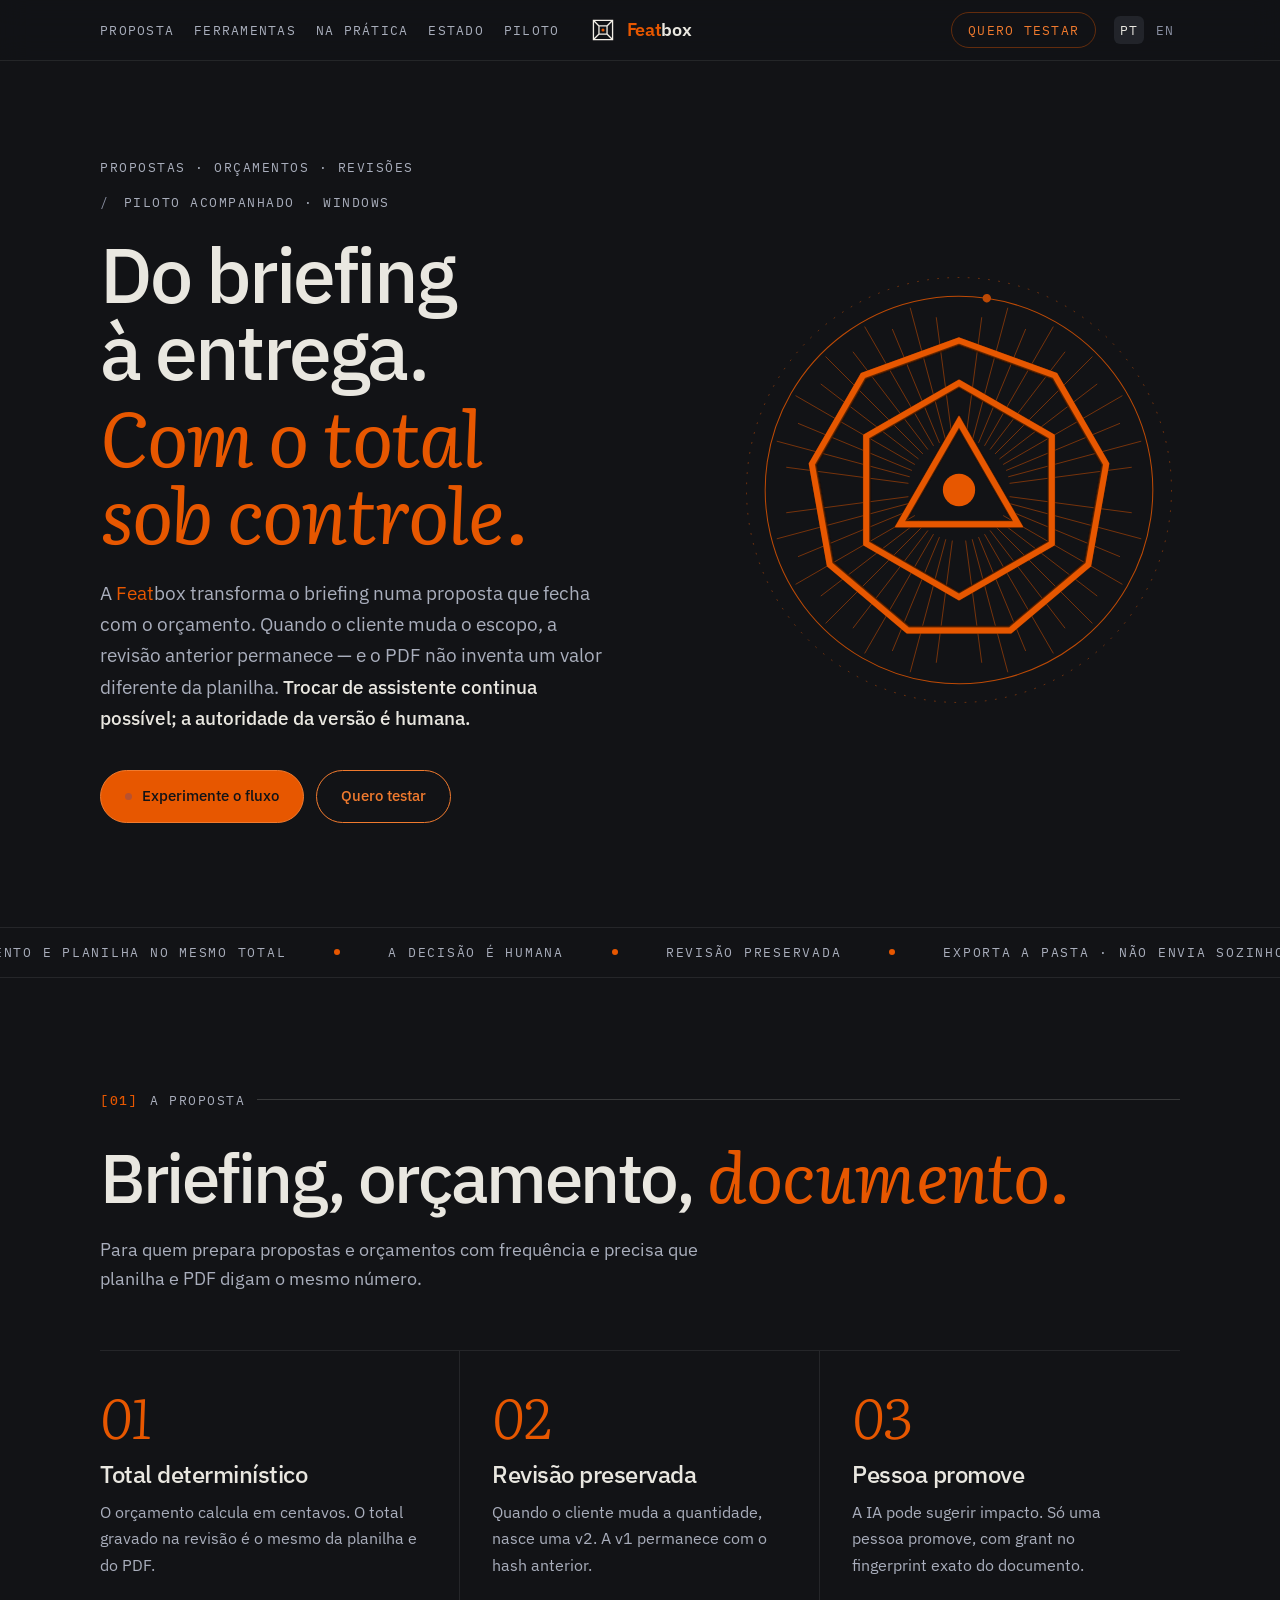
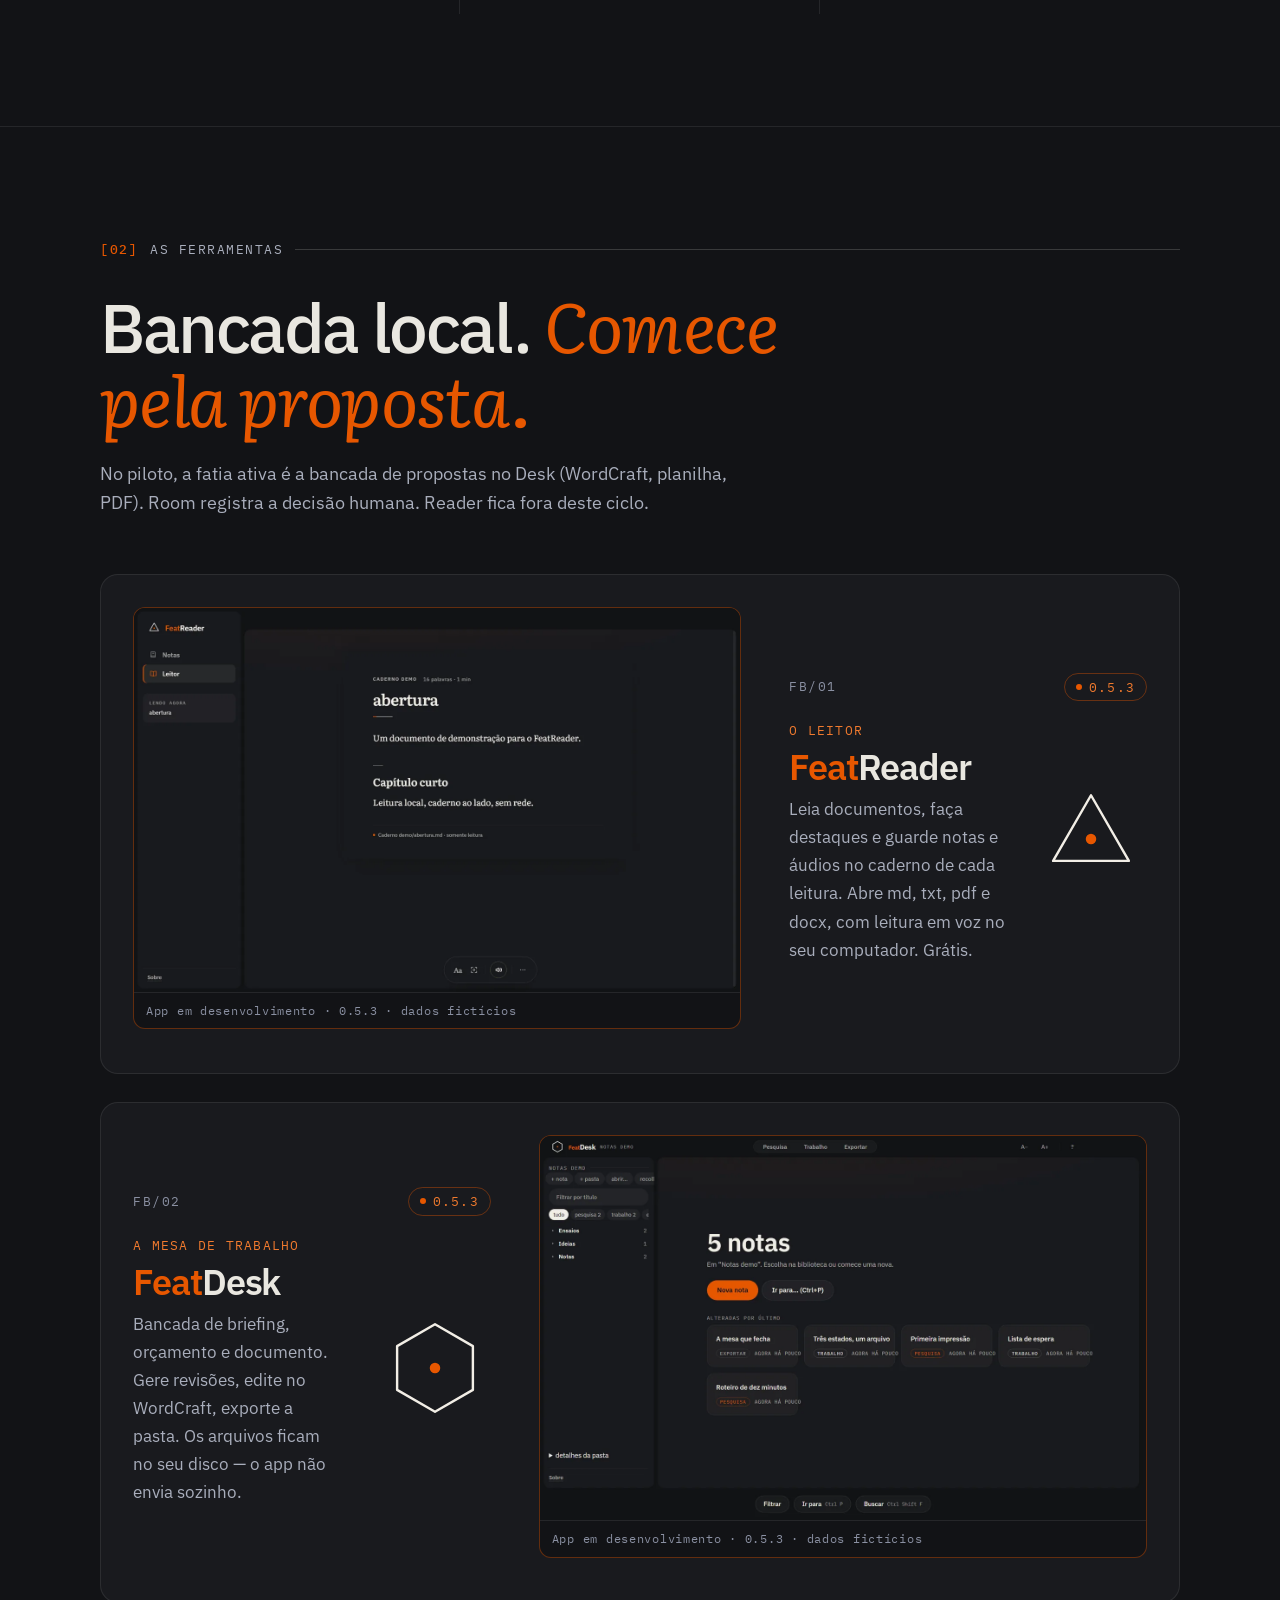
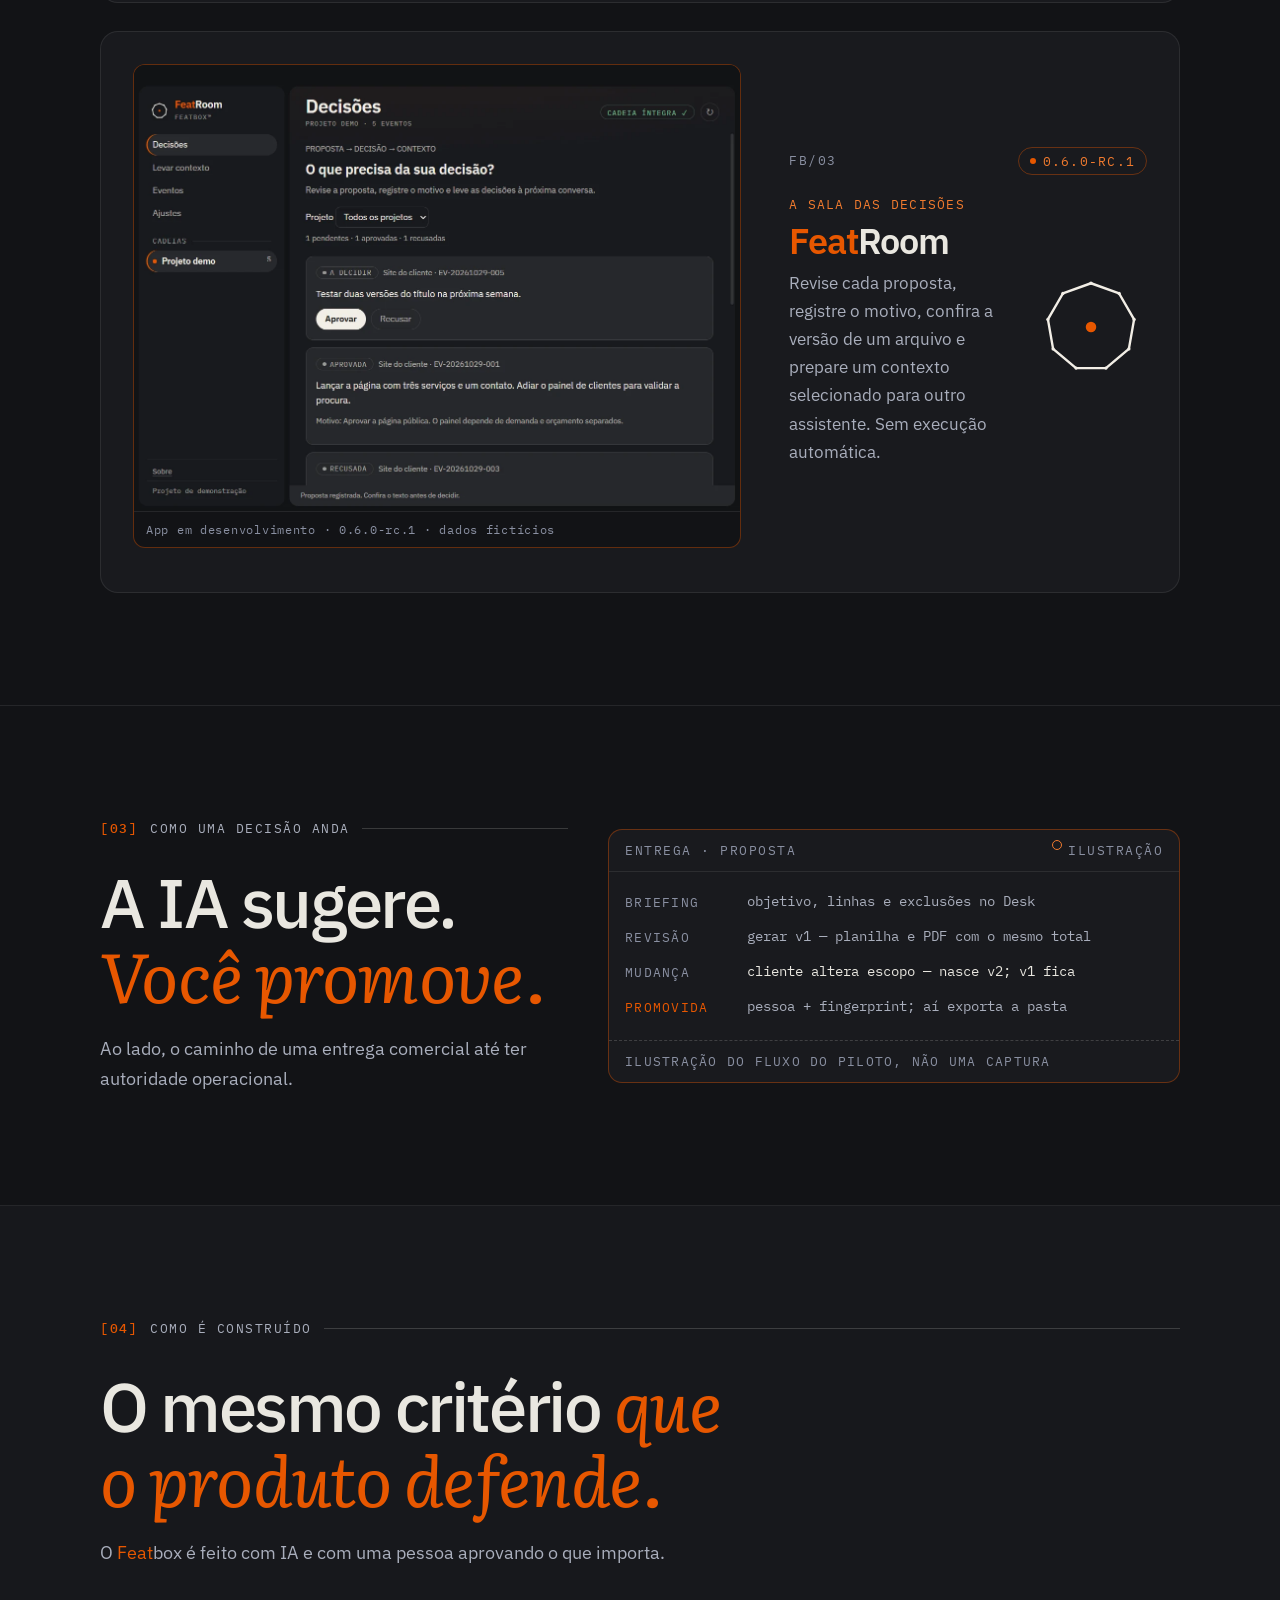
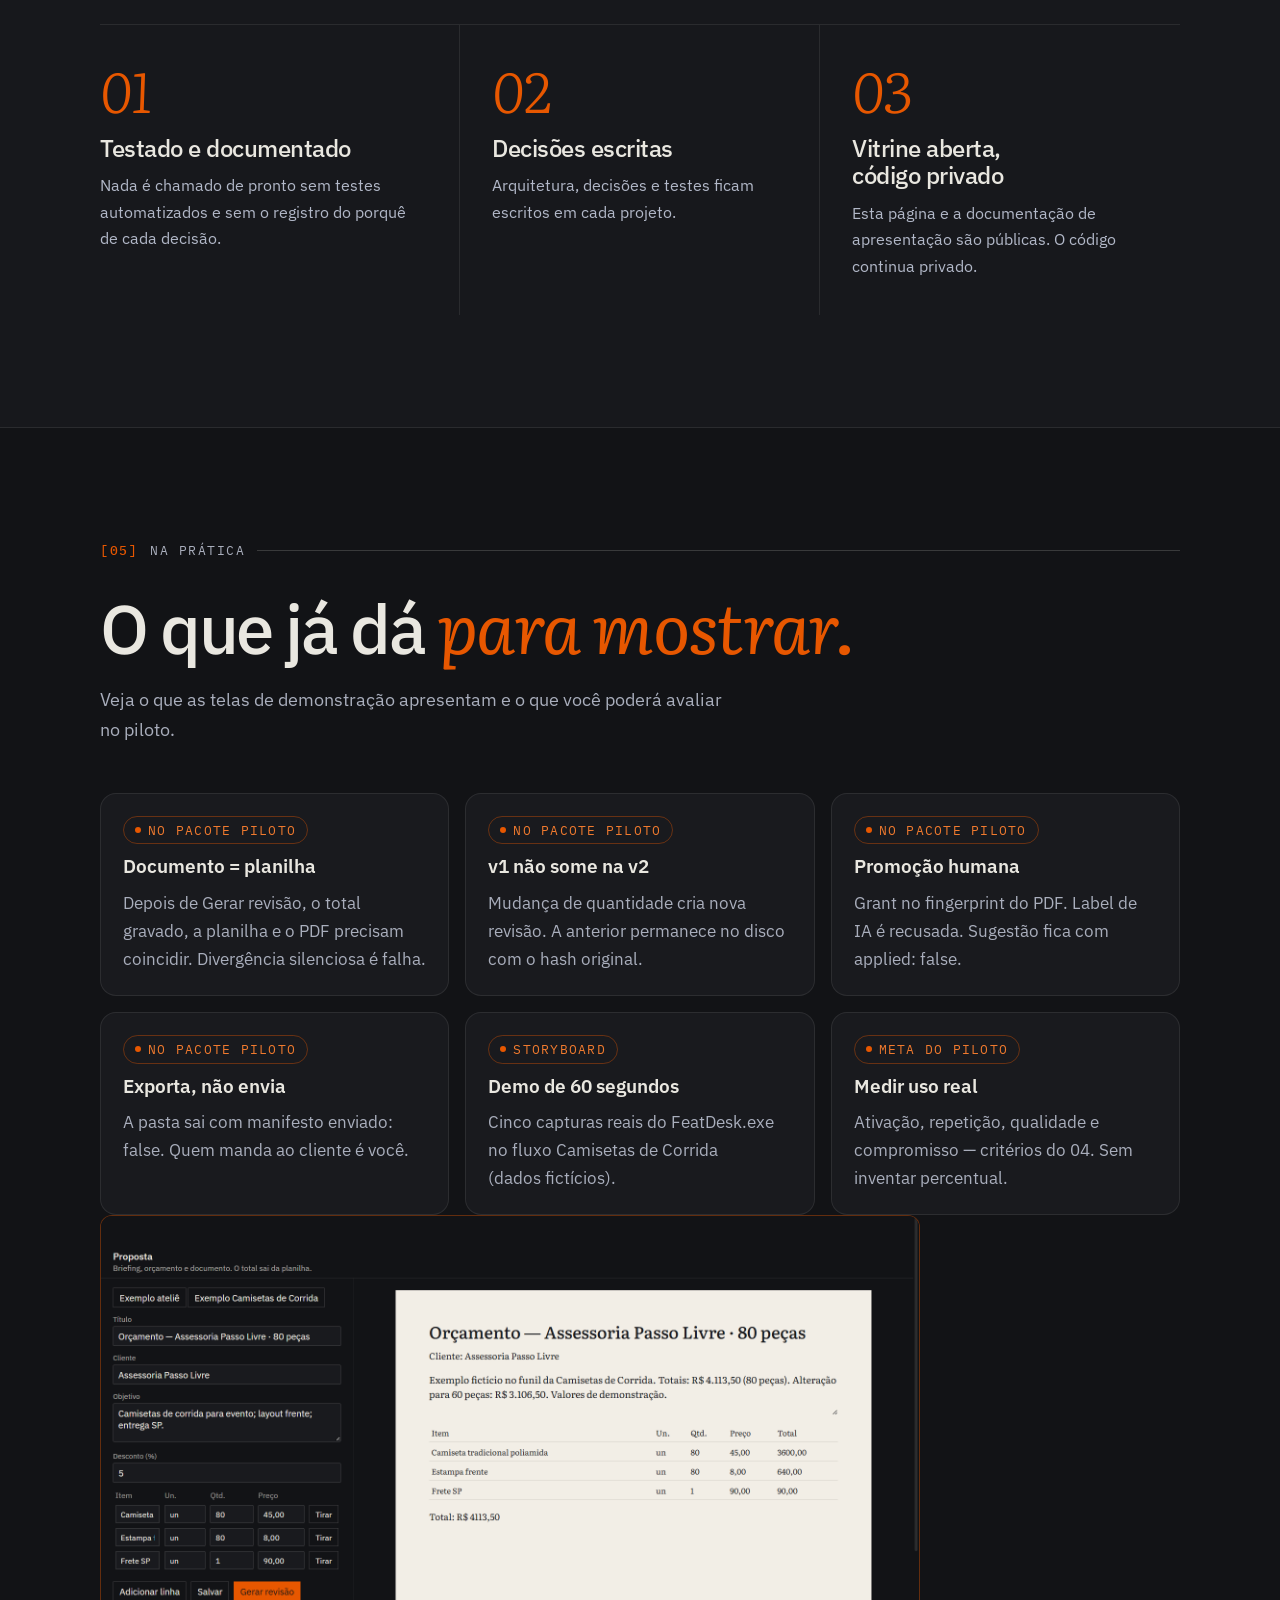
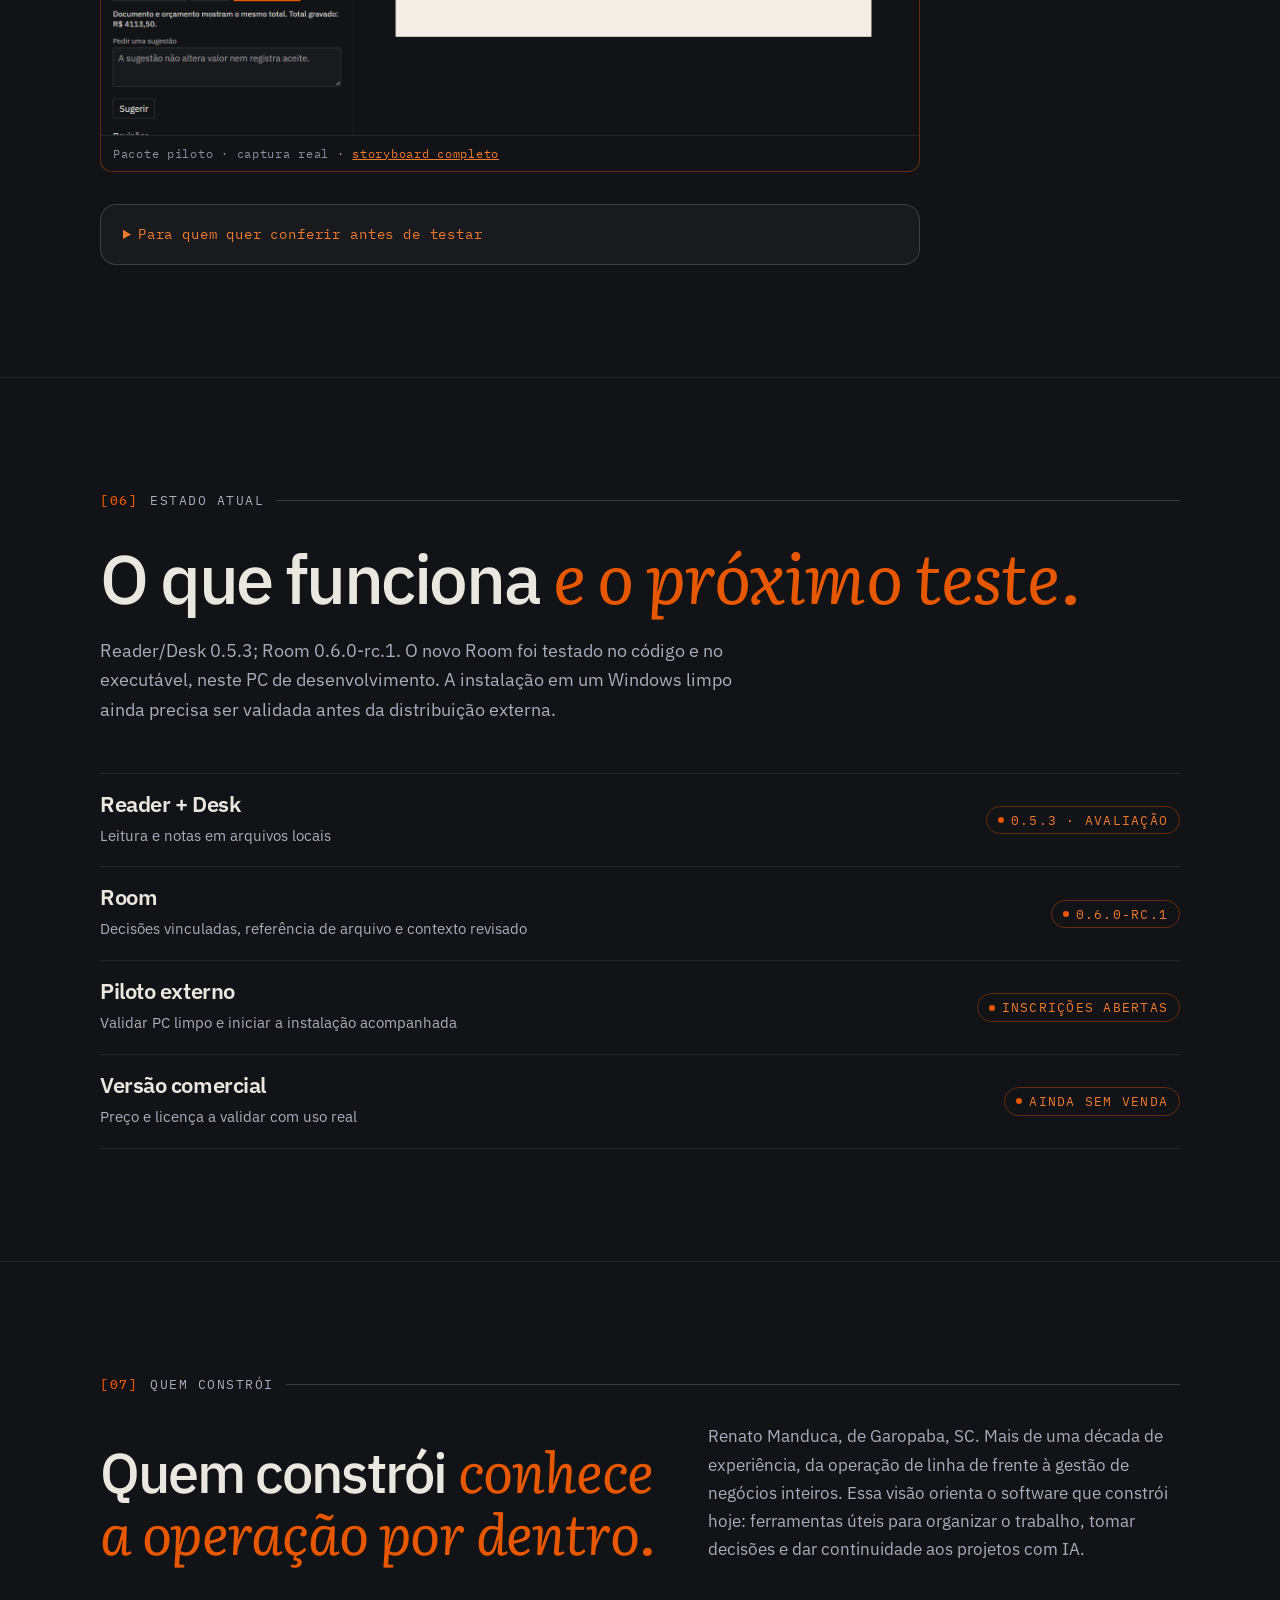
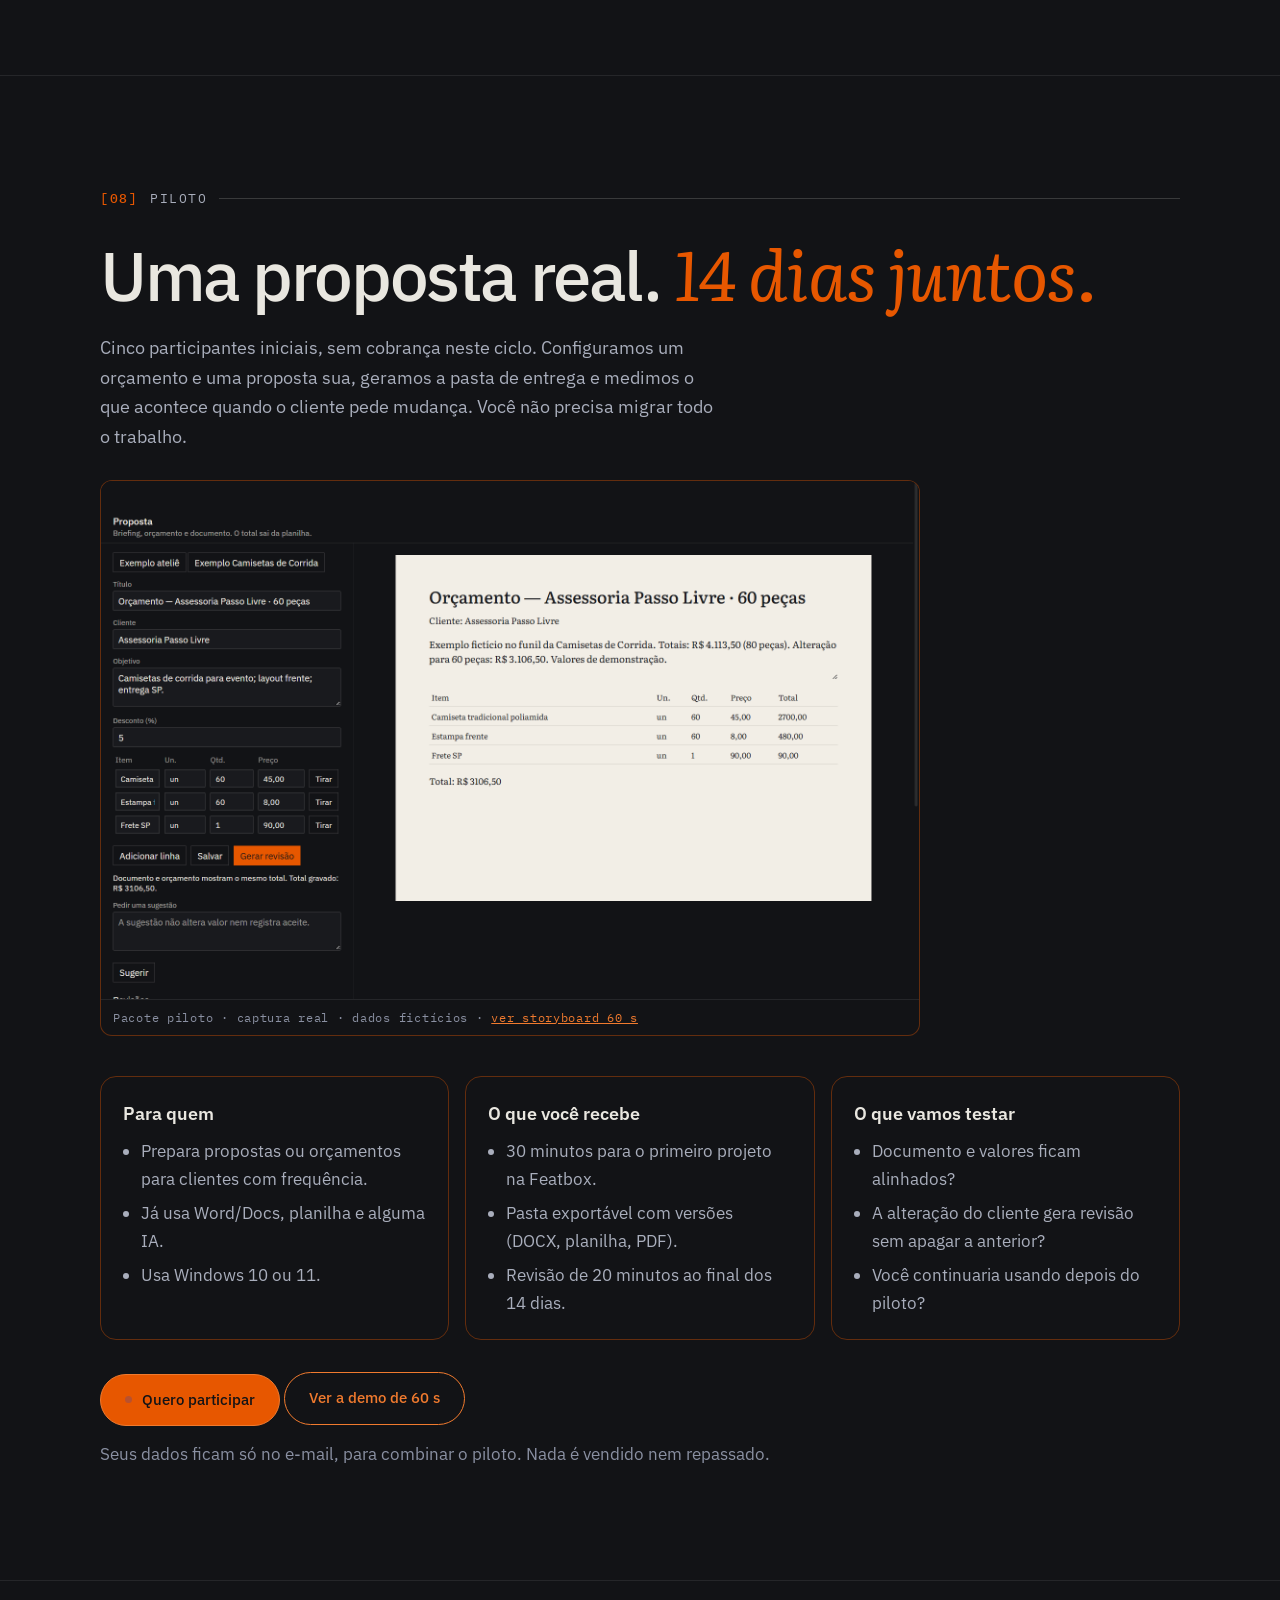
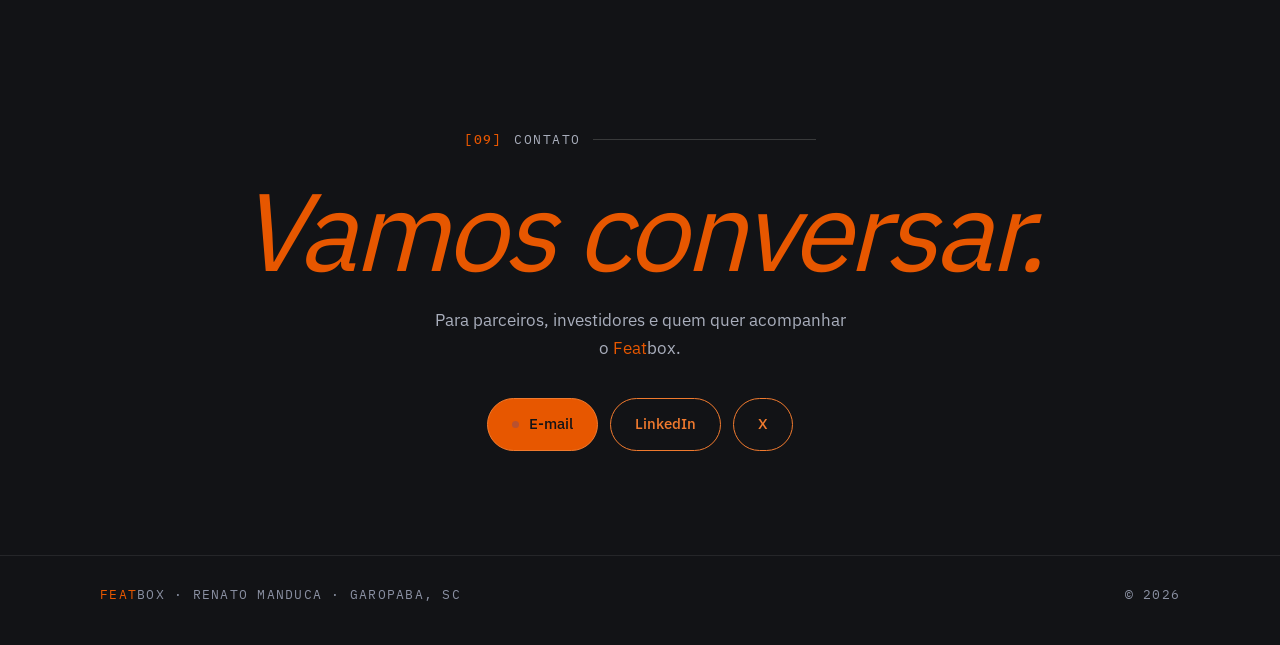
==== commit 34134bfa: "Align mid-page pitch with proposal-bench pilot offer. Hero and pilot already shipped; rewrite approa" ====
--- a/index.html
+++ b/index.html
@@ -280,17 +280,17 @@
   <section class="section" id="proposta" aria-labelledby="t-proposta">
     <div class="wrap">
       <p class="label"><b>[01]</b> A proposta</p>
-      <h2 id="t-proposta" class="display reveal">Menos recomeço. <span class="foil">Mais clareza.</span></h2>
-      <p class="lead reveal">Para profissionais independentes que entregam projetos digitais e alternam entre assistentes de IA.</p>
-      <div class="cols"><div class="col reveal"><span class="num foil">01</span><h3>Separe proposta de decisão</h3><p>Registre uma sugestão, confira o conteúdo e escreva por que aprovou ou recusou.</p></div><div class="col reveal"><span class="num foil">02</span><h3>Saiba qual versão você revisou</h3><p>Vincule um arquivo quando necessário. O app confere se ele mudou antes de registrar a aprovação.</p></div><div class="col reveal"><span class="num foil">03</span><h3>Comece a próxima conversa</h3><p>Selecione decisões e pendências, revise o resumo e leve-o a outro assistente.</p></div></div>
+      <h2 id="t-proposta" class="display reveal">Briefing, orçamento, <span class="foil">documento.</span></h2>
+      <p class="lead reveal">Para quem prepara propostas e orçamentos com frequência e precisa que planilha e PDF digam o mesmo número.</p>
+      <div class="cols"><div class="col reveal"><span class="num foil">01</span><h3>Total determinístico</h3><p>O orçamento calcula em centavos. O total gravado na revisão é o mesmo da planilha e do PDF.</p></div><div class="col reveal"><span class="num foil">02</span><h3>Revisão preservada</h3><p>Quando o cliente muda a quantidade, nasce uma v2. A v1 permanece com o hash anterior.</p></div><div class="col reveal"><span class="num foil">03</span><h3>Pessoa promove</h3><p>A IA pode sugerir impacto. Só uma pessoa promove, com grant no fingerprint exato do documento.</p></div></div>
     </div>
   </section>
 
   <section class="section" id="ferramentas" aria-labelledby="t-ferramentas">
     <div class="wrap">
       <p class="label"><b>[02]</b> As ferramentas</p>
-      <h2 id="t-ferramentas" class="display reveal">Três ferramentas. <span class="foil">Comece por uma decisão.</span></h2>
-      <p class="lead reveal">Reader e Desk apoiam a leitura e as notas. Room é a entrada para decisões e contexto revisado. Capturas com dados fictícios: Reader/Desk 0.5.3; Room 0.6.0-rc.1.</p>
+      <h2 id="t-ferramentas" class="display reveal">Bancada local. <span class="foil">Comece pela proposta.</span></h2>
+      <p class="lead reveal">No piloto, a fatia ativa é a bancada de propostas no Desk (WordCraft, planilha, PDF). Room registra a decisão humana. Reader fica fora deste ciclo.</p>
       <div class="tools">
         <article class="tool reveal" aria-labelledby="t-reader">
           <div class="head"><span class="idx">FB/01</span><span class="badge">0.5.3</span></div>
@@ -304,7 +304,7 @@
           <figure class="frame shot"><img src="assets/telas/featdesk.webp?v=053-marca2" alt="FeatDesk com cinco notas de demonstração, filtros por estado e a lista das alteradas por último" width="1400" height="886" loading="lazy"><figcaption class="cap">App em desenvolvimento · 0.5.3 · dados fictícios</figcaption></figure>
           <div class="tool-txt"><div><span class="role">A mesa de trabalho</span>
           <h3 id="t-desk"><span class="feat">Feat</span>Desk</h3>
-          <p>Escreva e encontre suas notas numa pasta do seu computador. Organize o trabalho em Pesquisa, Trabalho e Exportar. Os arquivos continuam seus e podem ser abertos em outros editores.</p></div><img class="app-mark-lg" src="assets/marcas/featdesk.svg" alt="" width="112" height="112"></div>
+          <p>Bancada de briefing, orçamento e documento. Gere revisões, edite no WordCraft, exporte a pasta. Os arquivos ficam no seu disco — o app não envia sozinho.</p></div><img class="app-mark-lg" src="assets/marcas/featdesk.svg" alt="" width="112" height="112"></div>
         </article>
         <article class="tool reveal" aria-labelledby="t-room">
           <div class="head"><span class="idx">FB/03</span><span class="badge">0.6.0-rc.1</span></div>
@@ -321,18 +321,18 @@
     <div class="wrap ledger-wrap">
       <div>
         <p class="label"><b>[03]</b> Como uma decisão anda</p>
-        <h2 id="t-decisao" class="display reveal">A IA propõe. <span class="foil">Você decide.</span></h2>
-        <p class="lead reveal">Ao lado, uma ilustração do caminho de uma proposta até virar regra.</p>
-      </div>
-      <figure class="ledger reveal" style="margin:0" aria-label="Ilustração do caminho de uma decisão: proposta, revisão, aguardando aprovação e aprovada">
-        <div class="bar"><span>registro · projeto</span><i>ilustração</i></div>
+        <h2 id="t-decisao" class="display reveal">A IA sugere. <span class="foil">Você promove.</span></h2>
+        <p class="lead reveal">Ao lado, o caminho de uma entrega comercial até ter autoridade operacional.</p>
+      </div>
+      <figure class="ledger reveal" style="margin:0" aria-label="Ilustração: briefing, revisão, promoção humana e pasta exportada">
+        <div class="bar"><span>entrega · proposta</span><i>ilustração</i></div>
         <ol>
-          <li><span class="st">proposta</span><span>uma IA sugere uma mudança, com a fonte</span></li>
-          <li><span class="st">revisão</span><span>você confere a proposta e a versão do arquivo</span></li>
-          <li class="wait"><span class="st">aguardando</span><span>você aprova ou recusa<span class="caret" aria-hidden="true"></span></span></li>
-          <li class="ok"><span class="st">aprovada</span><span>entra no contexto selecionado, com o motivo registrado</span></li>
+          <li><span class="st">briefing</span><span>objetivo, linhas e exclusões no Desk</span></li>
+          <li><span class="st">revisão</span><span>gerar v1 — planilha e PDF com o mesmo total</span></li>
+          <li class="wait"><span class="st">mudança</span><span>cliente altera escopo — nasce v2; v1 fica<span class="caret" aria-hidden="true"></span></span></li>
+          <li class="ok"><span class="st">promovida</span><span>pessoa + fingerprint; aí exporta a pasta</span></li>
         </ol>
-        <figcaption class="note">ilustração do princípio, não é uma tela do produto</figcaption>
+        <figcaption class="note">ilustração do fluxo do piloto, não uma captura</figcaption>
       </figure>
     </div>
   </section>
@@ -358,8 +358,8 @@
       <p class="label"><b>[05]</b> Na prática</p>
       <h2 id="t-provas" class="display reveal">O que já dá <span class="foil">para mostrar.</span></h2>
       <p class="lead reveal">Veja o que as telas de demonstração apresentam e o que você poderá avaliar no piloto.</p>
-      <div class="proofs"><article class="proof reveal"><span class="badge">Implementado no RC</span><h3>Uma decisão ligada à proposta</h3><p>Aprove ou recuse o texto exato que revisou. Um evento solto no histórico não encerra outro pedido.</p></article><article class="proof reveal"><span class="badge">Implementado no RC</span><h3>Uma versão que dá para conferir</h3><p>Vincule um documento ou imagem exportada. A aprovação é recusada se o arquivo mudou ou sumiu. É uma impressão digital, não um backup.</p></article><article class="proof reveal"><span class="badge">Implementado no RC</span><h3>Um resumo escolhido por você</h3><p>Selecione um projeto e as propostas que quer compartilhar. Aprovadas, recusadas e pendentes ficam separadas. Copie ou salve em Markdown.</p></article><article class="proof reveal"><span class="badge">Registro local</span><h3>Sua pasta, seus assistentes</h3><p>O app não envia o resumo a uma IA. Você escolhe onde compartilhar, conforme as condições daquele serviço.</p></article><article class="proof reveal"><span class="badge">Conferência</span><h3>Histórico que pode ser verificado</h3><p>O app confere a ligação entre eventos. Não impede exclusões, não comprova identidade e não controla agentes externos.</p></article><article class="proof reveal"><span class="badge">Meta do piloto</span><h3>Medir se isso ajuda de verdade</h3><p>Vamos medir o esforço para retomar um projeto e se os participantes voltam a usar. Economia de tempo ou tokens ainda não foi demonstrada.</p></article></div>
-      <figure class="frame shot proof-shot reveal"><img src="assets/telas/featroom-contexto.webp?v=060rc1" alt="FeatRoom: prévia do contexto revisado, com os botões de copiar e salvar" width="1228" height="903" loading="lazy"><figcaption class="cap">Executável · 0.6.0-rc.1 · dados fictícios</figcaption></figure>
+      <div class="proofs"><article class="proof reveal"><span class="badge">No pacote piloto</span><h3>Documento = planilha</h3><p>Depois de Gerar revisão, o total gravado, a planilha e o PDF precisam coincidir. Divergência silenciosa é falha.</p></article><article class="proof reveal"><span class="badge">No pacote piloto</span><h3>v1 não some na v2</h3><p>Mudança de quantidade cria nova revisão. A anterior permanece no disco com o hash original.</p></article><article class="proof reveal"><span class="badge">No pacote piloto</span><h3>Promoção humana</h3><p>Grant no fingerprint do PDF. Label de IA é recusada. Sugestão fica com applied: false.</p></article><article class="proof reveal"><span class="badge">No pacote piloto</span><h3>Exporta, não envia</h3><p>A pasta sai com manifesto enviado: false. Quem manda ao cliente é você.</p></article><article class="proof reveal"><span class="badge">Storyboard</span><h3>Demo de 60 segundos</h3><p>Cinco capturas reais do FeatDesk.exe no fluxo Camisetas de Corrida (dados fictícios).</p></article><article class="proof reveal"><span class="badge">Meta do piloto</span><h3>Medir uso real</h3><p>Ativação, repetição, qualidade e compromisso — critérios do 04. Sem inventar percentual.</p></article></div>
+      <figure class="frame shot proof-shot reveal"><img src="assets/telas/proposta-piloto/02-revisao-v1.png?v=piloto-20261031" alt="FeatDesk: revisão v1 gerada com total alinhado no documento" width="1400" height="900" loading="lazy"><figcaption class="cap">Pacote piloto · captura real · <a href="demo/proposta/">storyboard completo</a></figcaption></figure>
       <details class="tech reveal">
         <summary>Para quem quer conferir antes de testar</summary>
         <ul>
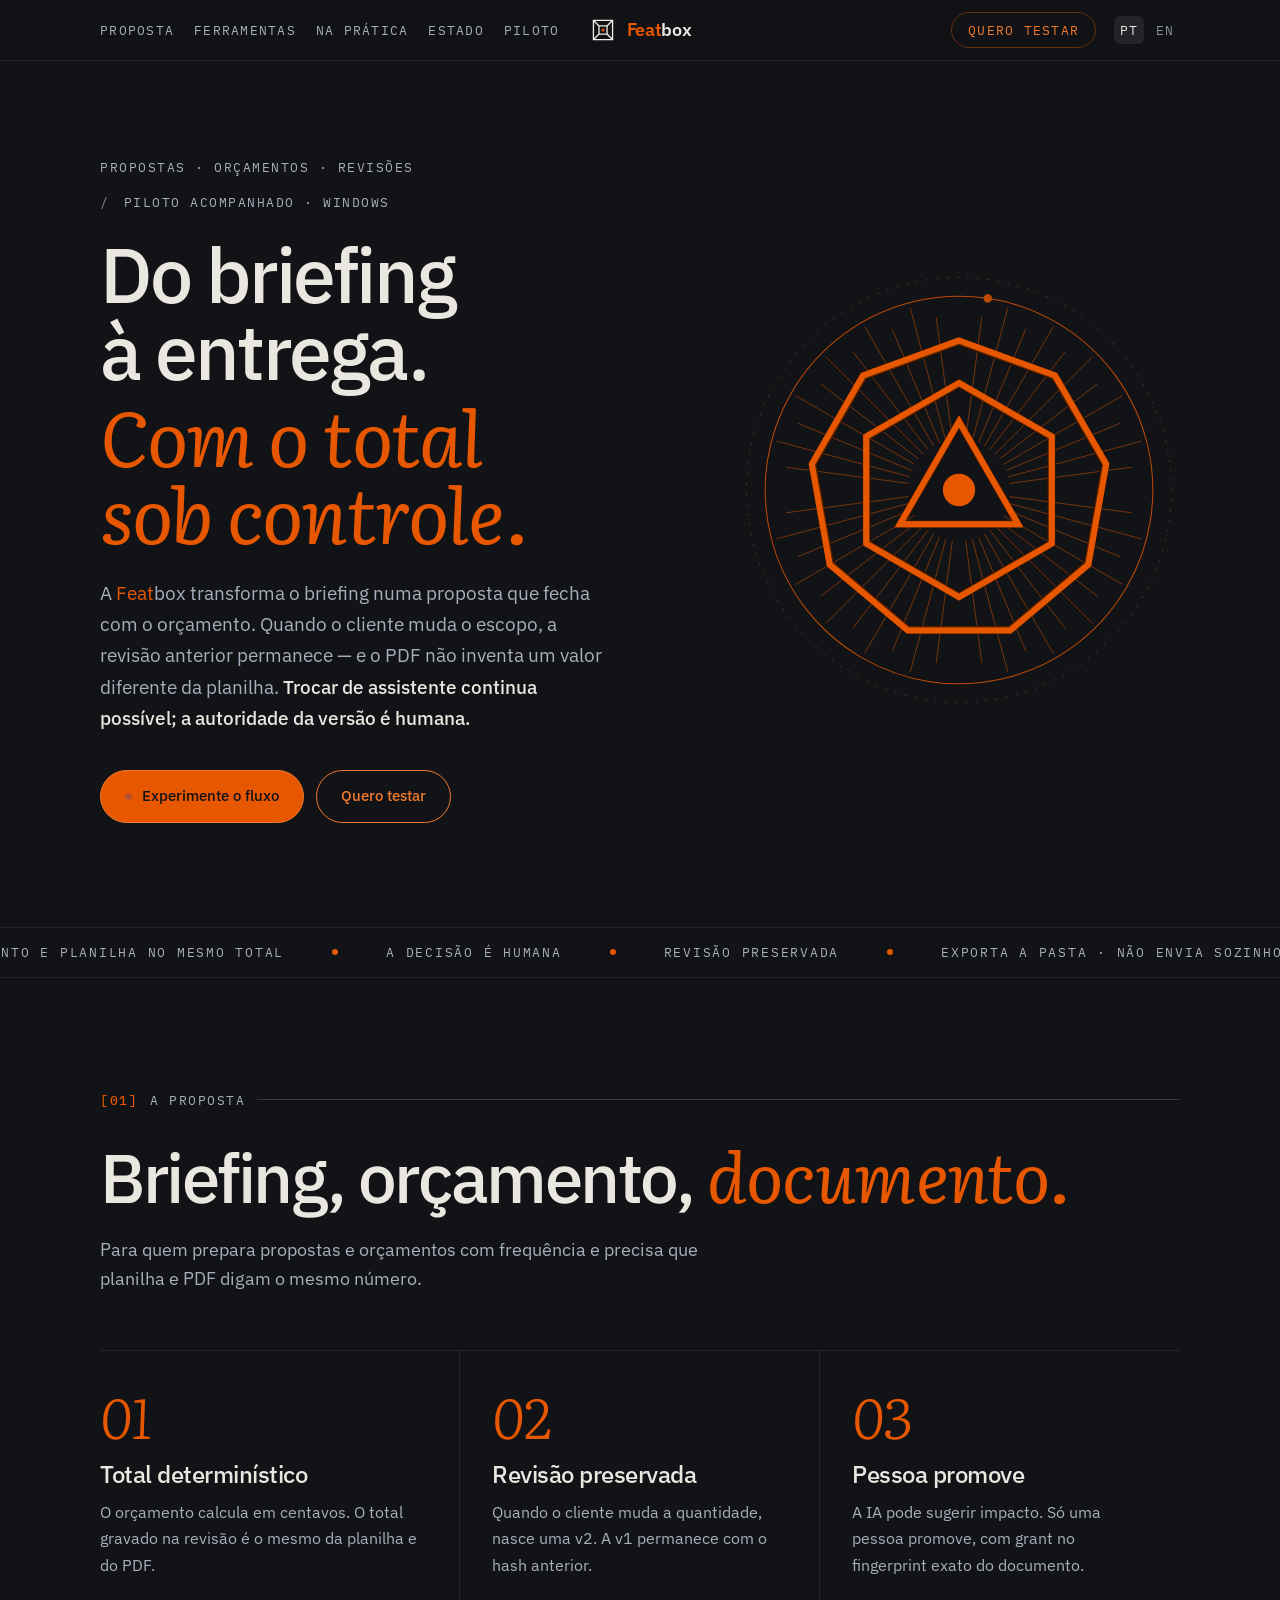
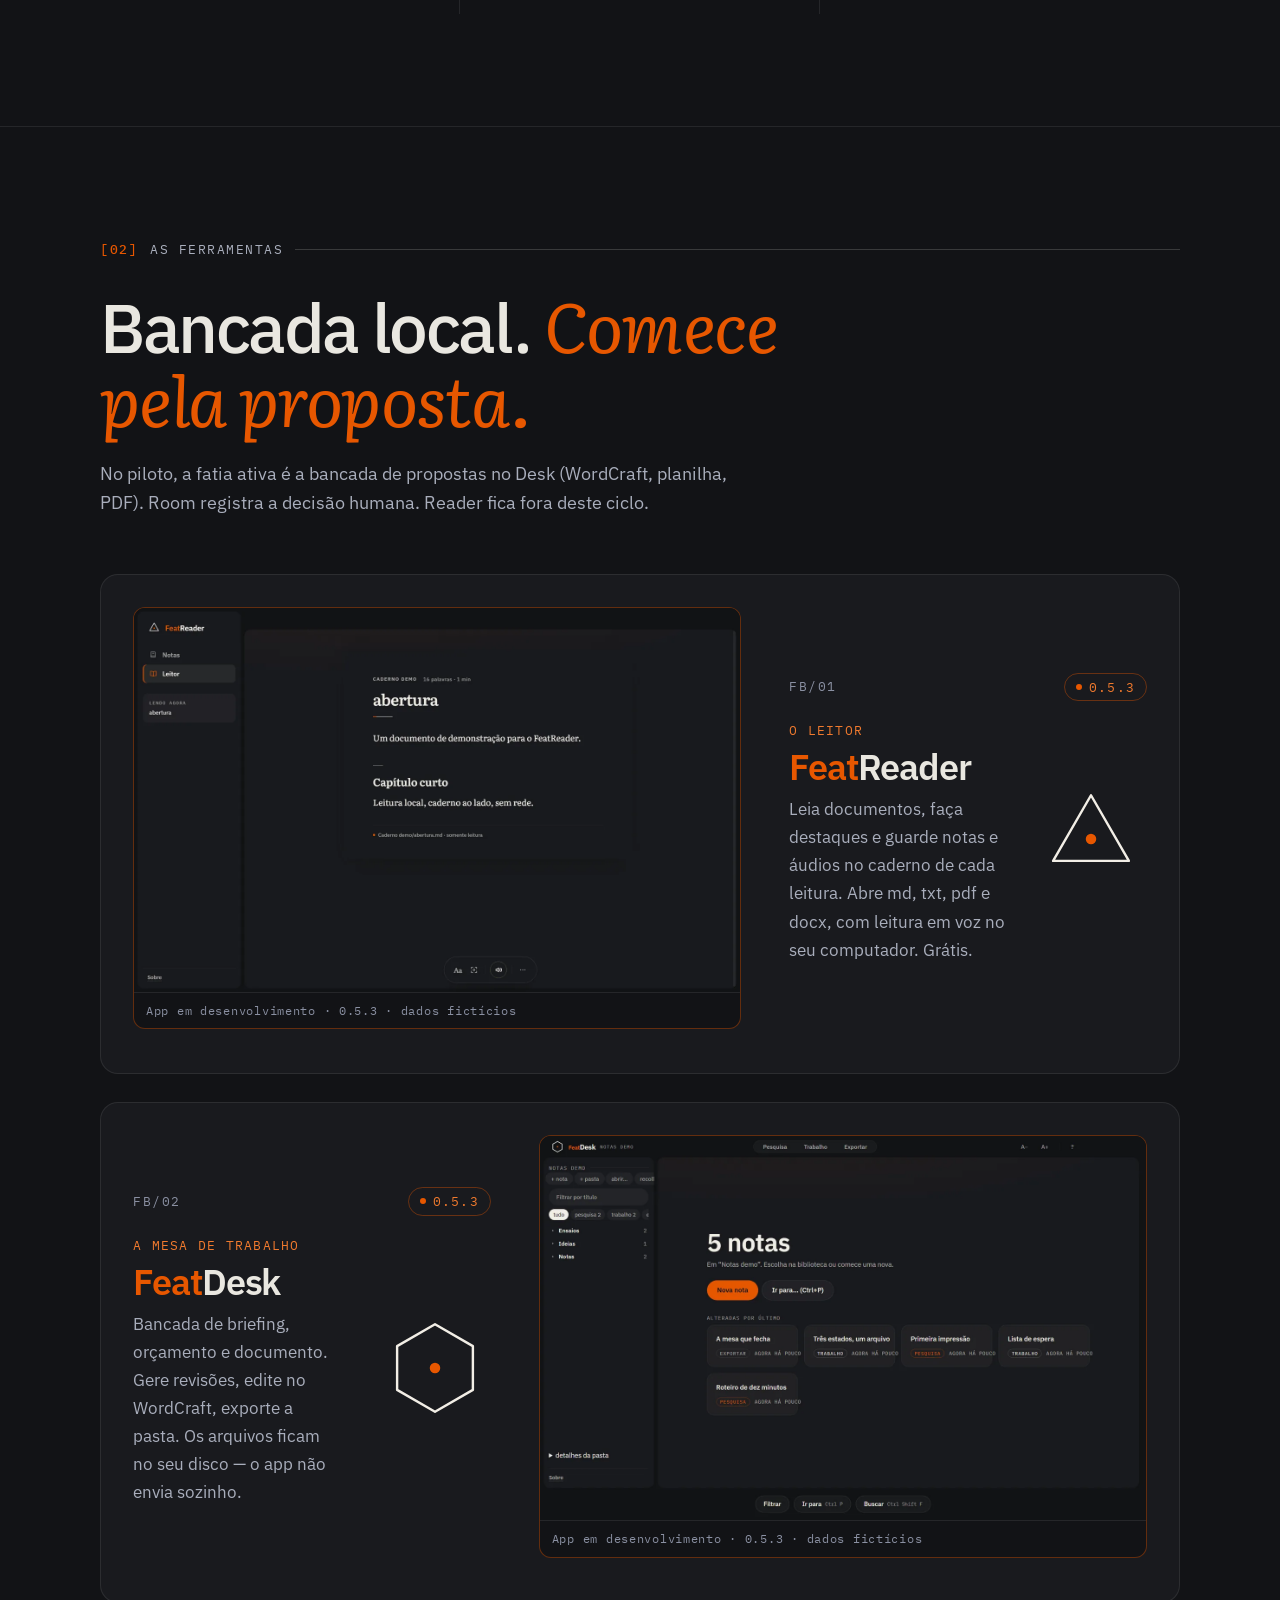
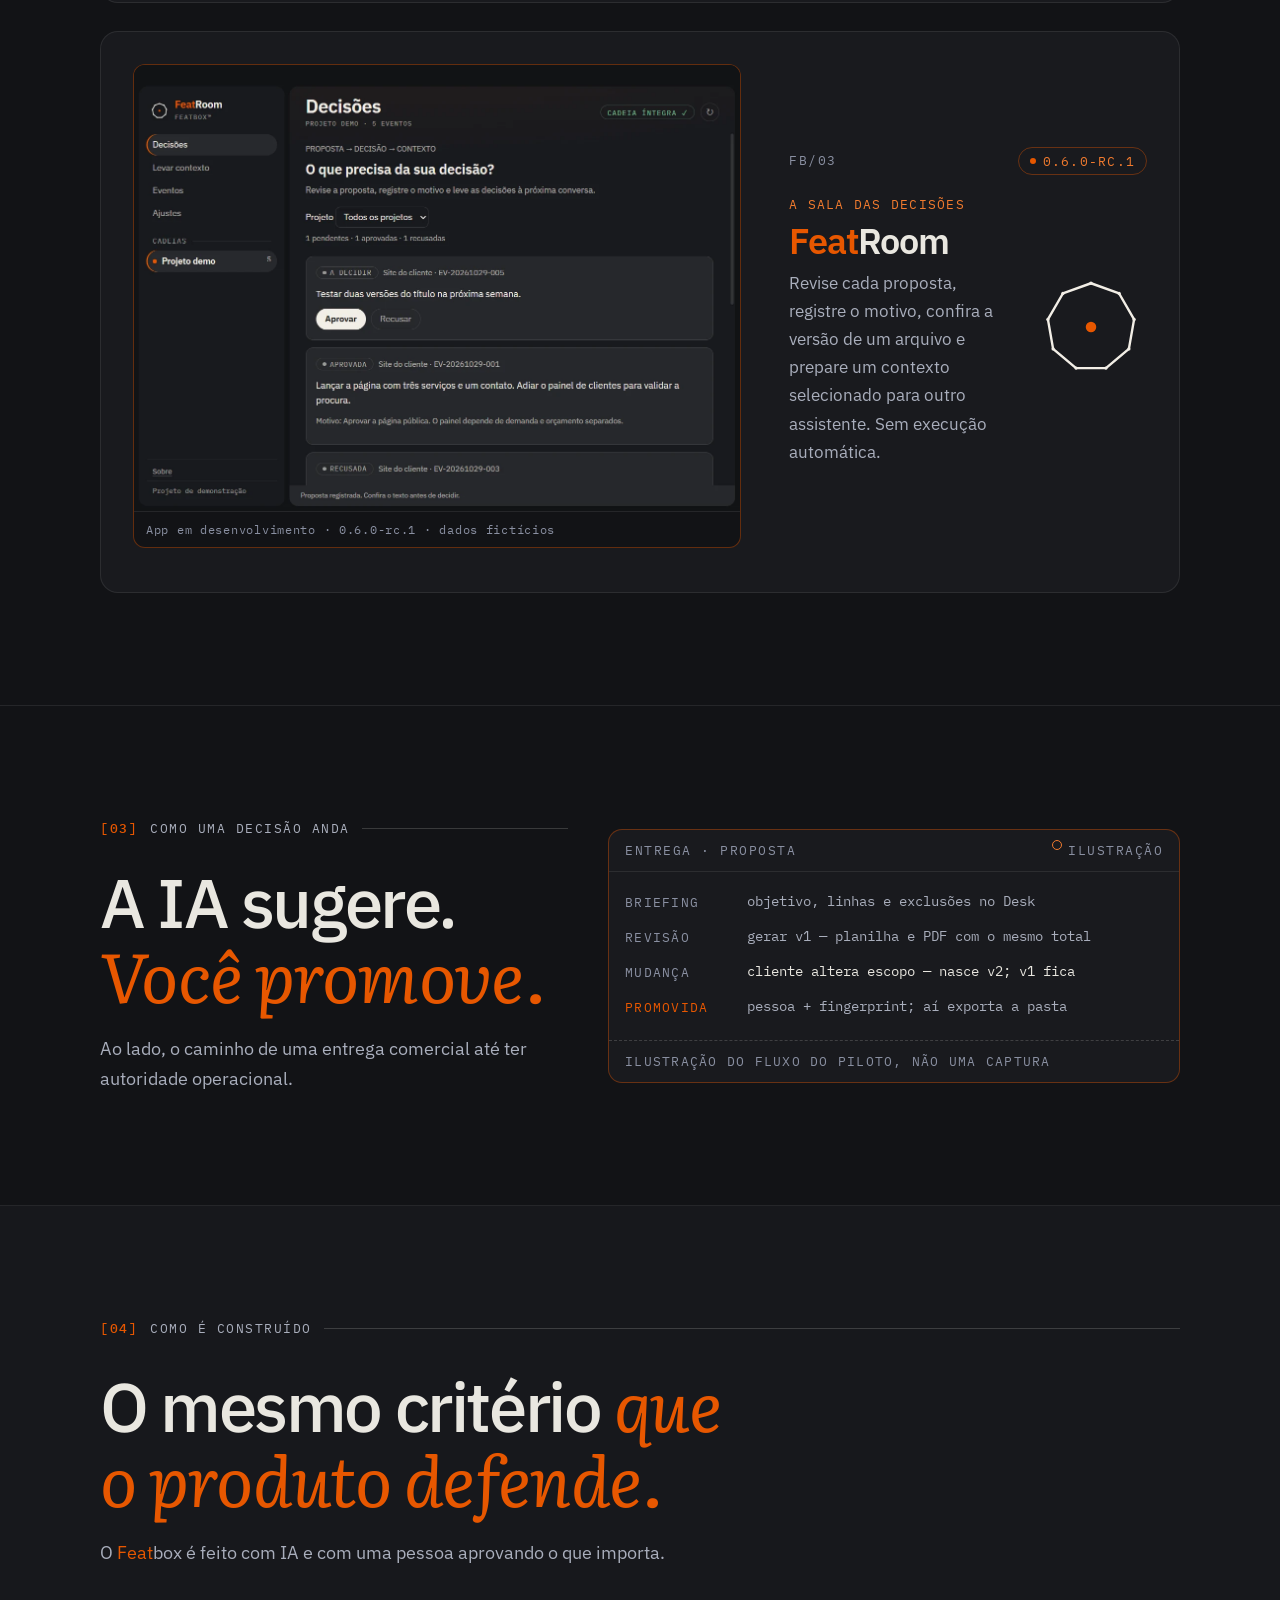
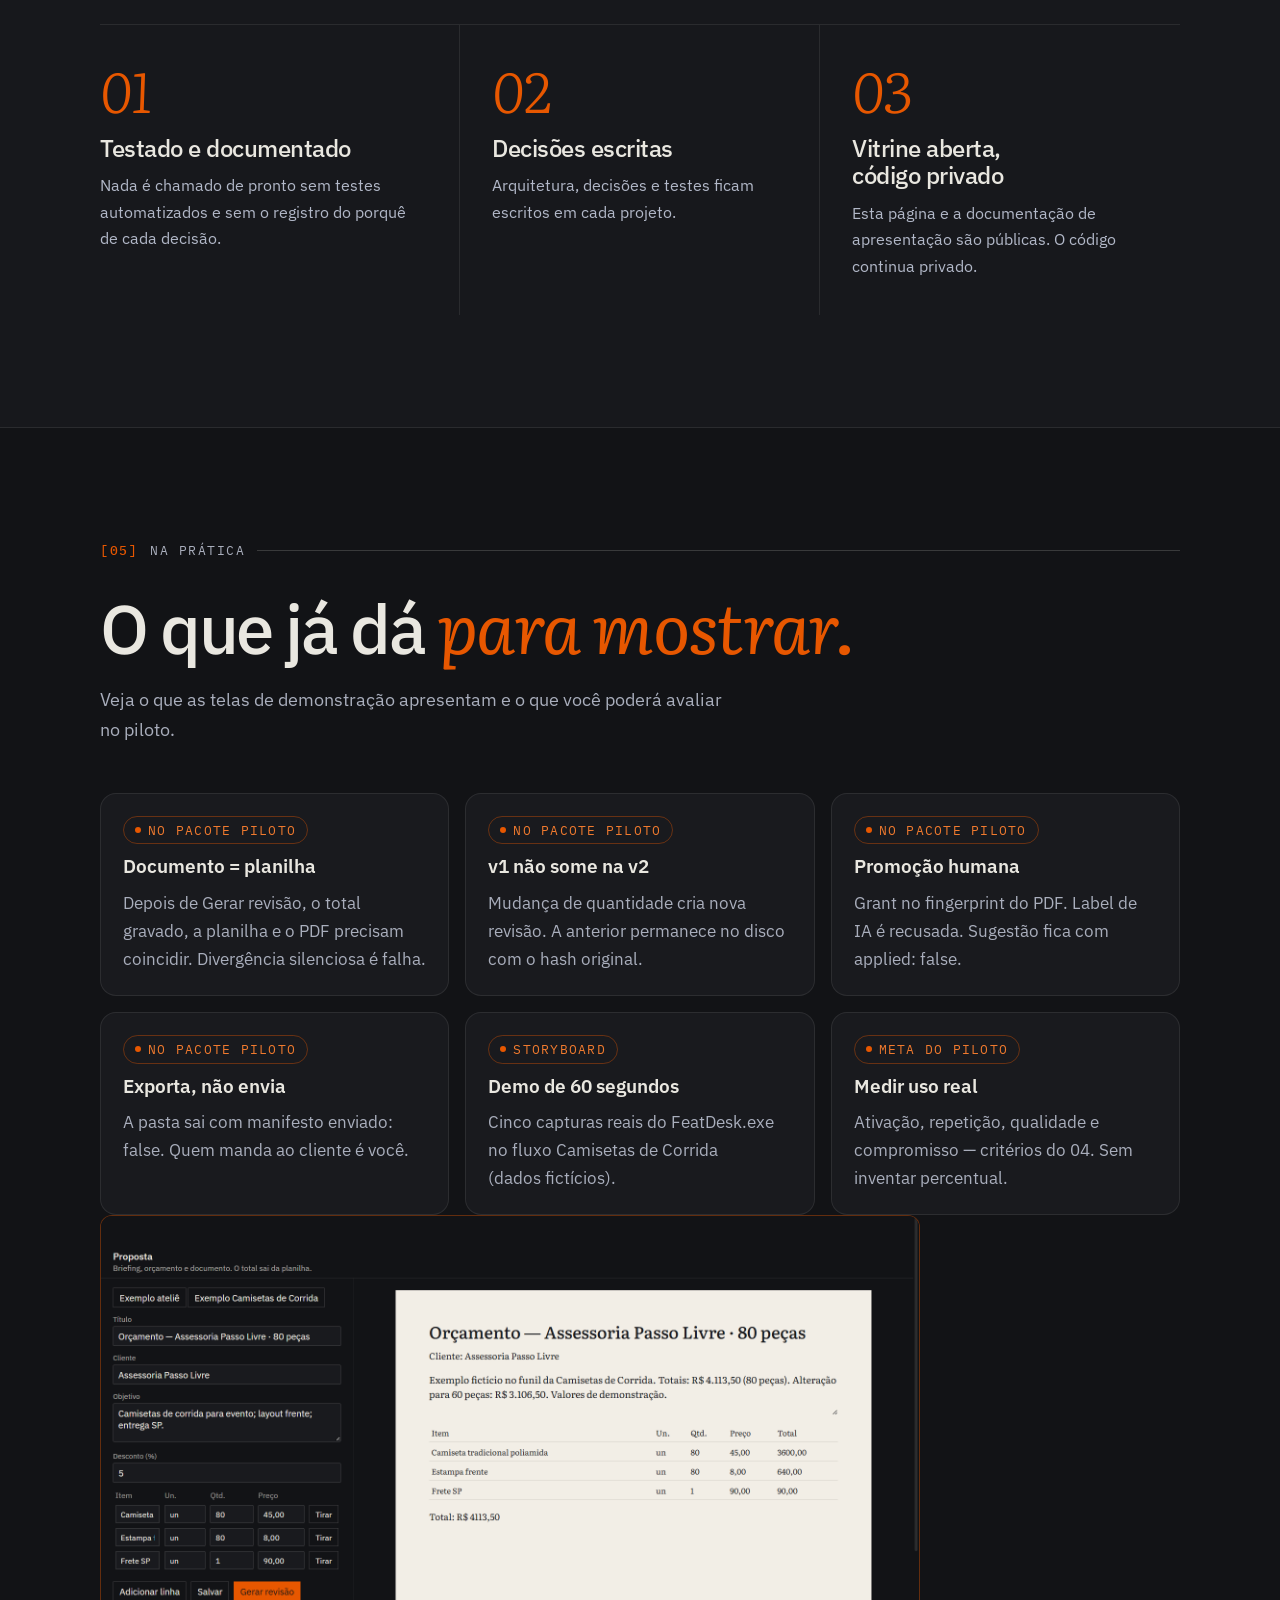
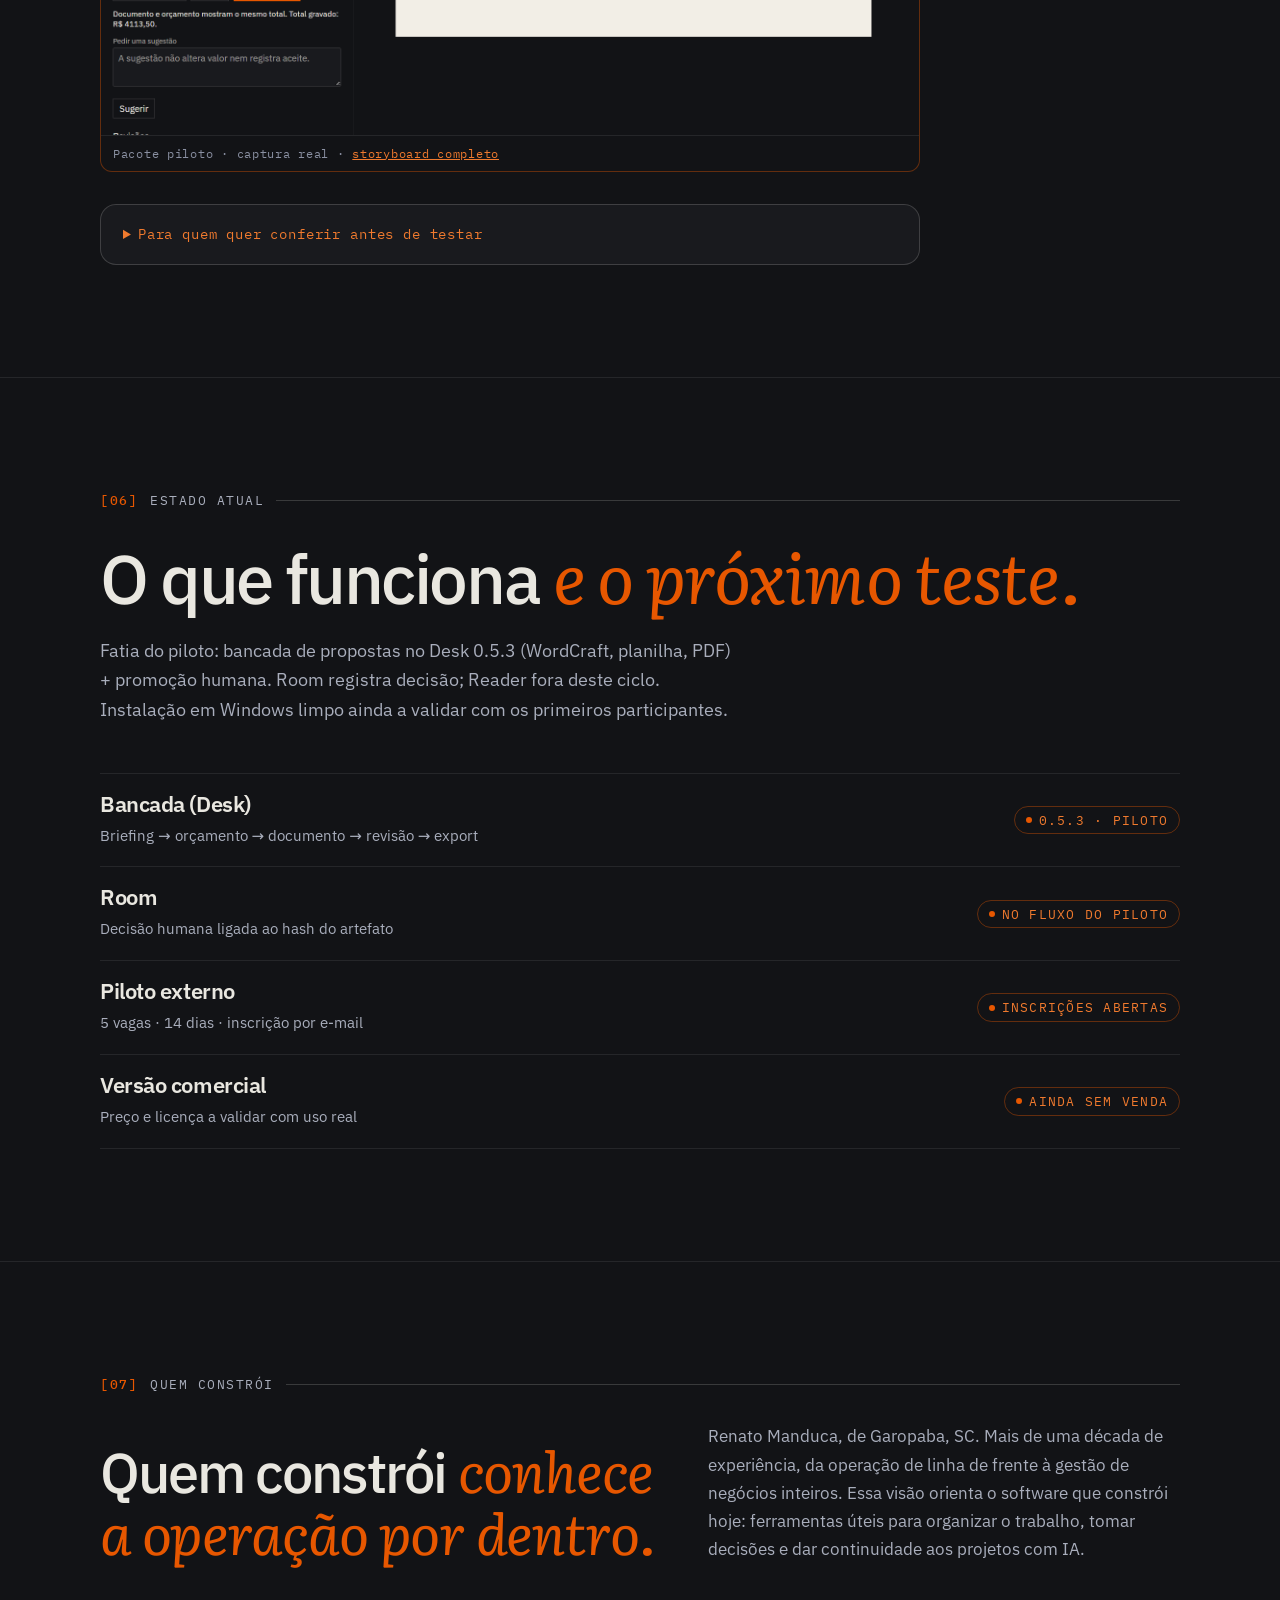
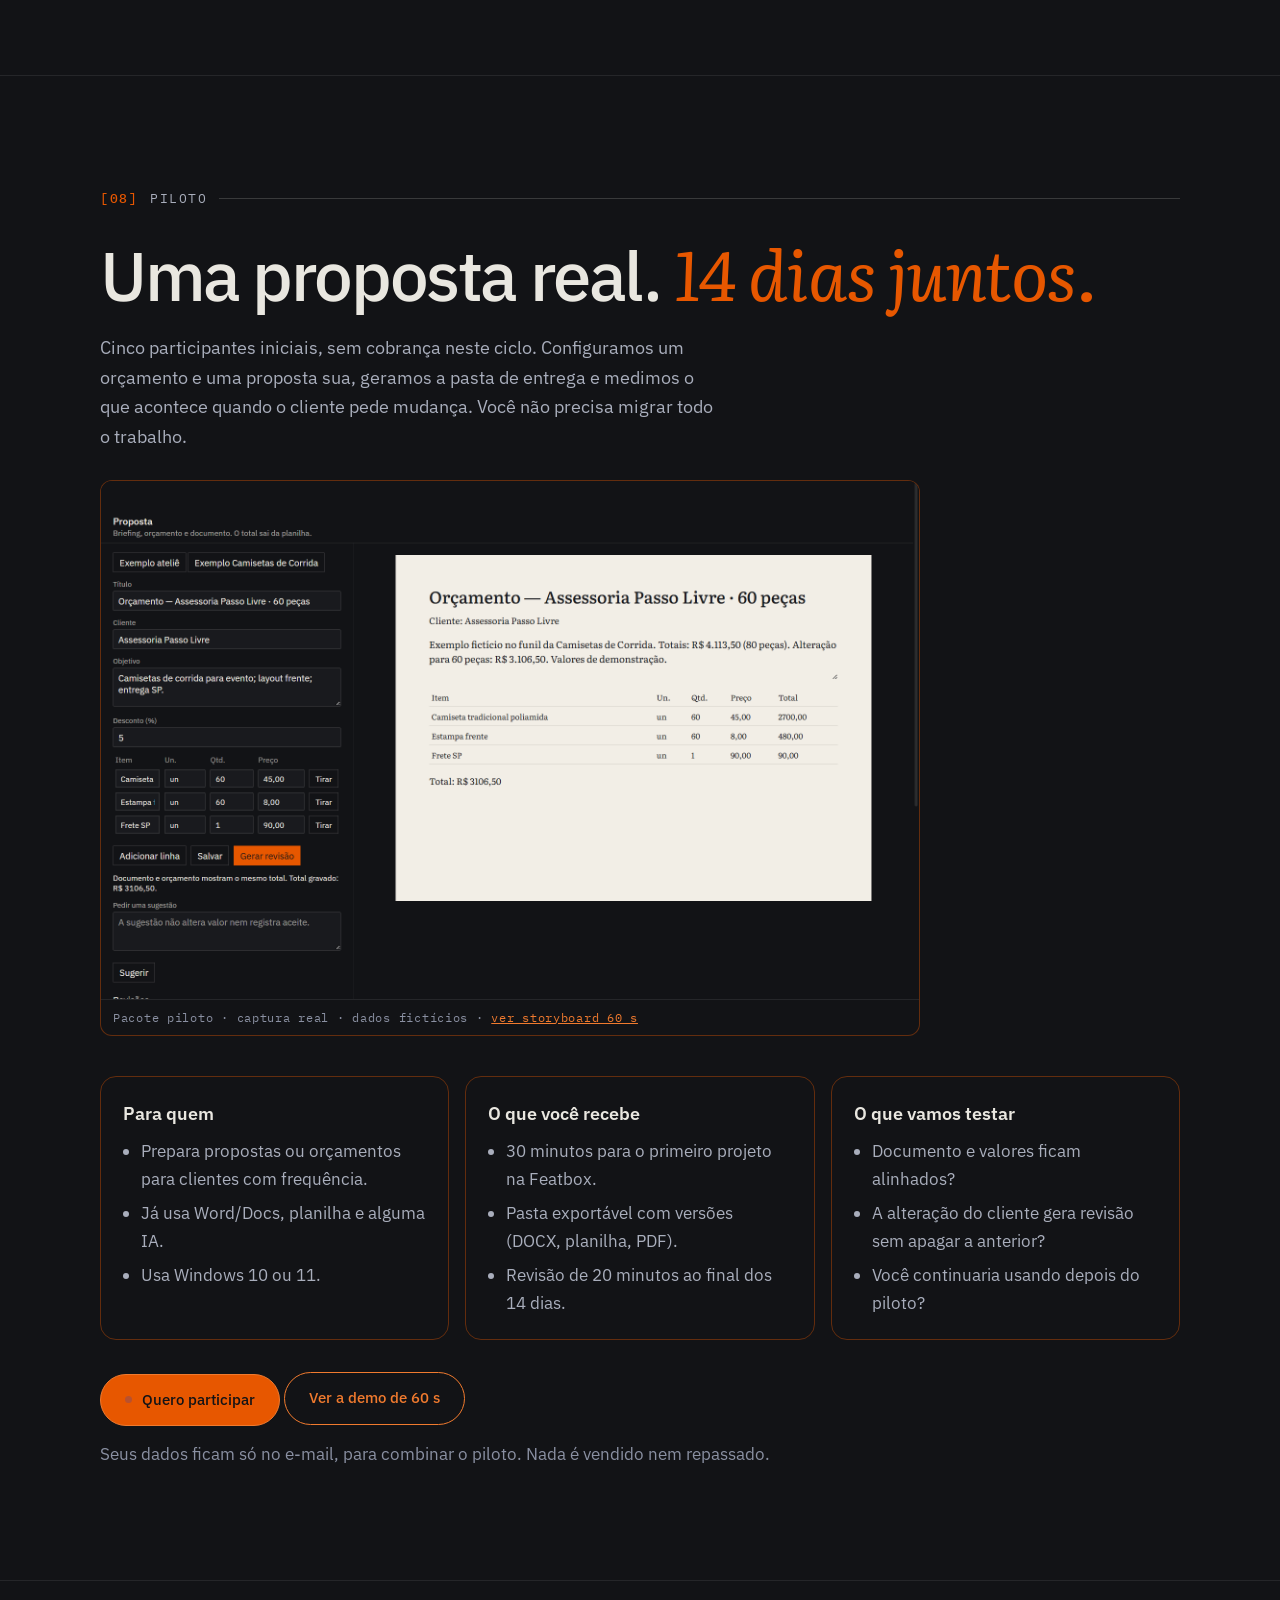
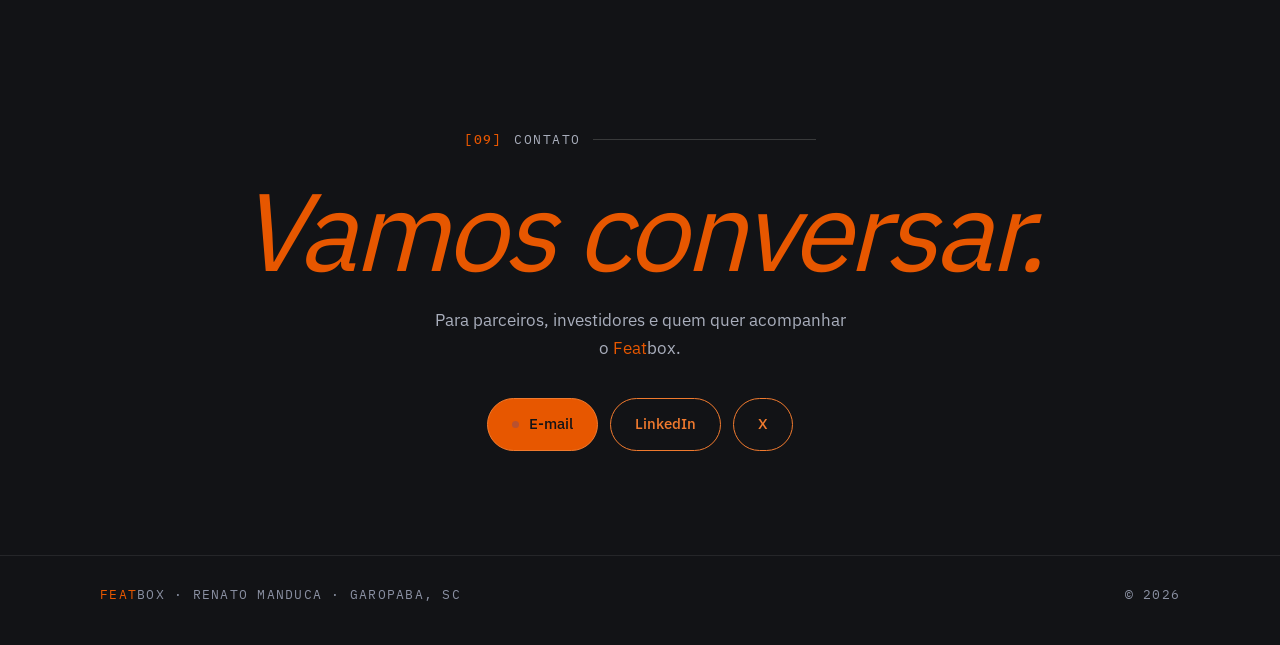
==== commit 0c451f12: "Align public site copy with proposal-bench pilot slice. EOF  Co-authored-by: Cursor <cursoragent@cur" ====
--- a/index.html
+++ b/index.html
@@ -30,7 +30,7 @@
 <link rel="icon" href="/assets/icones/favicon-16.png" type="image/png" sizes="16x16">
 <link rel="apple-touch-icon" href="/assets/icones/apple-touch-icon.png">
 <link rel="manifest" href="/site.webmanifest">
-<script type="application/ld+json">{"@context": "https://schema.org", "@type": "SoftwareApplication", "name": "Featbox", "applicationCategory": "ProductivityApplication", "operatingSystem": "Windows 10, Windows 11", "softwareVersion": "0.6.0-rc.1", "description": "Três ferramentas para Windows: leitura e anotações (FeatReader), organização de notas (FeatDesk) e histórico de decisões (FeatRoom). Reader/Desk 0.5.3 e Room 0.6.0-rc.1 em avaliação.", "inLanguage": "pt-BR", "url": "https://featbox.github.io/", "image": "https://featbox.github.io/assets/og-featbox.png?v=continuidade1", "author": {"@type": "Person", "name": "Renato Manduca", "address": {"@type": "PostalAddress", "addressLocality": "Garopaba", "addressRegion": "SC", "addressCountry": "BR"}}}</script>
+<script type="application/ld+json">{"@context": "https://schema.org", "@type": "SoftwareApplication", "name": "Featbox", "applicationCategory": "ProductivityApplication", "operatingSystem": "Windows 10, Windows 11", "softwareVersion": "0.5.3-piloto", "description": "Bancada Windows para propostas e orçamentos: briefing, cálculo determinístico, documento editável, revisão preservada e exportação. Piloto acompanhado — documento e valores não divergem; a IA sugere e não aprova.", "inLanguage": "pt-BR", "url": "https://featbox.github.io/", "image": "https://featbox.github.io/assets/og-featbox.png?v=continuidade1", "author": {"@type": "Person", "name": "Renato Manduca", "address": {"@type": "PostalAddress", "addressLocality": "Garopaba", "addressRegion": "SC", "addressCountry": "BR"}}}</script>
 <!-- seo:fim -->
 <link rel="alternate" hreflang="pt-BR" href="https://featbox.github.io/">
 <link rel="alternate" hreflang="en" href="https://featbox.github.io/en/">
@@ -377,8 +377,8 @@
     <div class="wrap">
       <p class="label"><b>[06]</b> Estado atual</p>
       <h2 id="t-estado" class="display reveal">O que funciona <span class="foil">e o próximo teste.</span></h2>
-      <p class="lead reveal">Reader/Desk 0.5.3; Room 0.6.0-rc.1. O novo Room foi testado no código e no executável, neste PC de desenvolvimento. A instalação em um Windows limpo ainda precisa ser validada antes da distribuição externa.</p>
-      <div class="state"><div><span><span class="t">Reader + Desk</span><span class="s">Leitura e notas em arquivos locais</span></span><span class="badge">0.5.3 · avaliação</span></div><div><span><span class="t">Room</span><span class="s">Decisões vinculadas, referência de arquivo e contexto revisado</span></span><span class="badge">0.6.0-rc.1</span></div><div><span><span class="t">Piloto externo</span><span class="s">Validar PC limpo e iniciar a instalação acompanhada</span></span><span class="badge">Inscrições abertas</span></div><div><span><span class="t">Versão comercial</span><span class="s">Preço e licença a validar com uso real</span></span><span class="badge">Ainda sem venda</span></div></div>
+      <p class="lead reveal">Fatia do piloto: bancada de propostas no Desk 0.5.3 (WordCraft, planilha, PDF) + promoção humana. Room registra decisão; Reader fora deste ciclo. Instalação em Windows limpo ainda a validar com os primeiros participantes.</p>
+      <div class="state"><div><span><span class="t">Bancada (Desk)</span><span class="s">Briefing → orçamento → documento → revisão → export</span></span><span class="badge">0.5.3 · piloto</span></div><div><span><span class="t">Room</span><span class="s">Decisão humana ligada ao hash do artefato</span></span><span class="badge">no fluxo do piloto</span></div><div><span><span class="t">Piloto externo</span><span class="s">5 vagas · 14 dias · inscrição por e-mail</span></span><span class="badge">Inscrições abertas</span></div><div><span><span class="t">Versão comercial</span><span class="s">Preço e licença a validar com uso real</span></span><span class="badge">Ainda sem venda</span></div></div>
 </div>
 </section>
 
